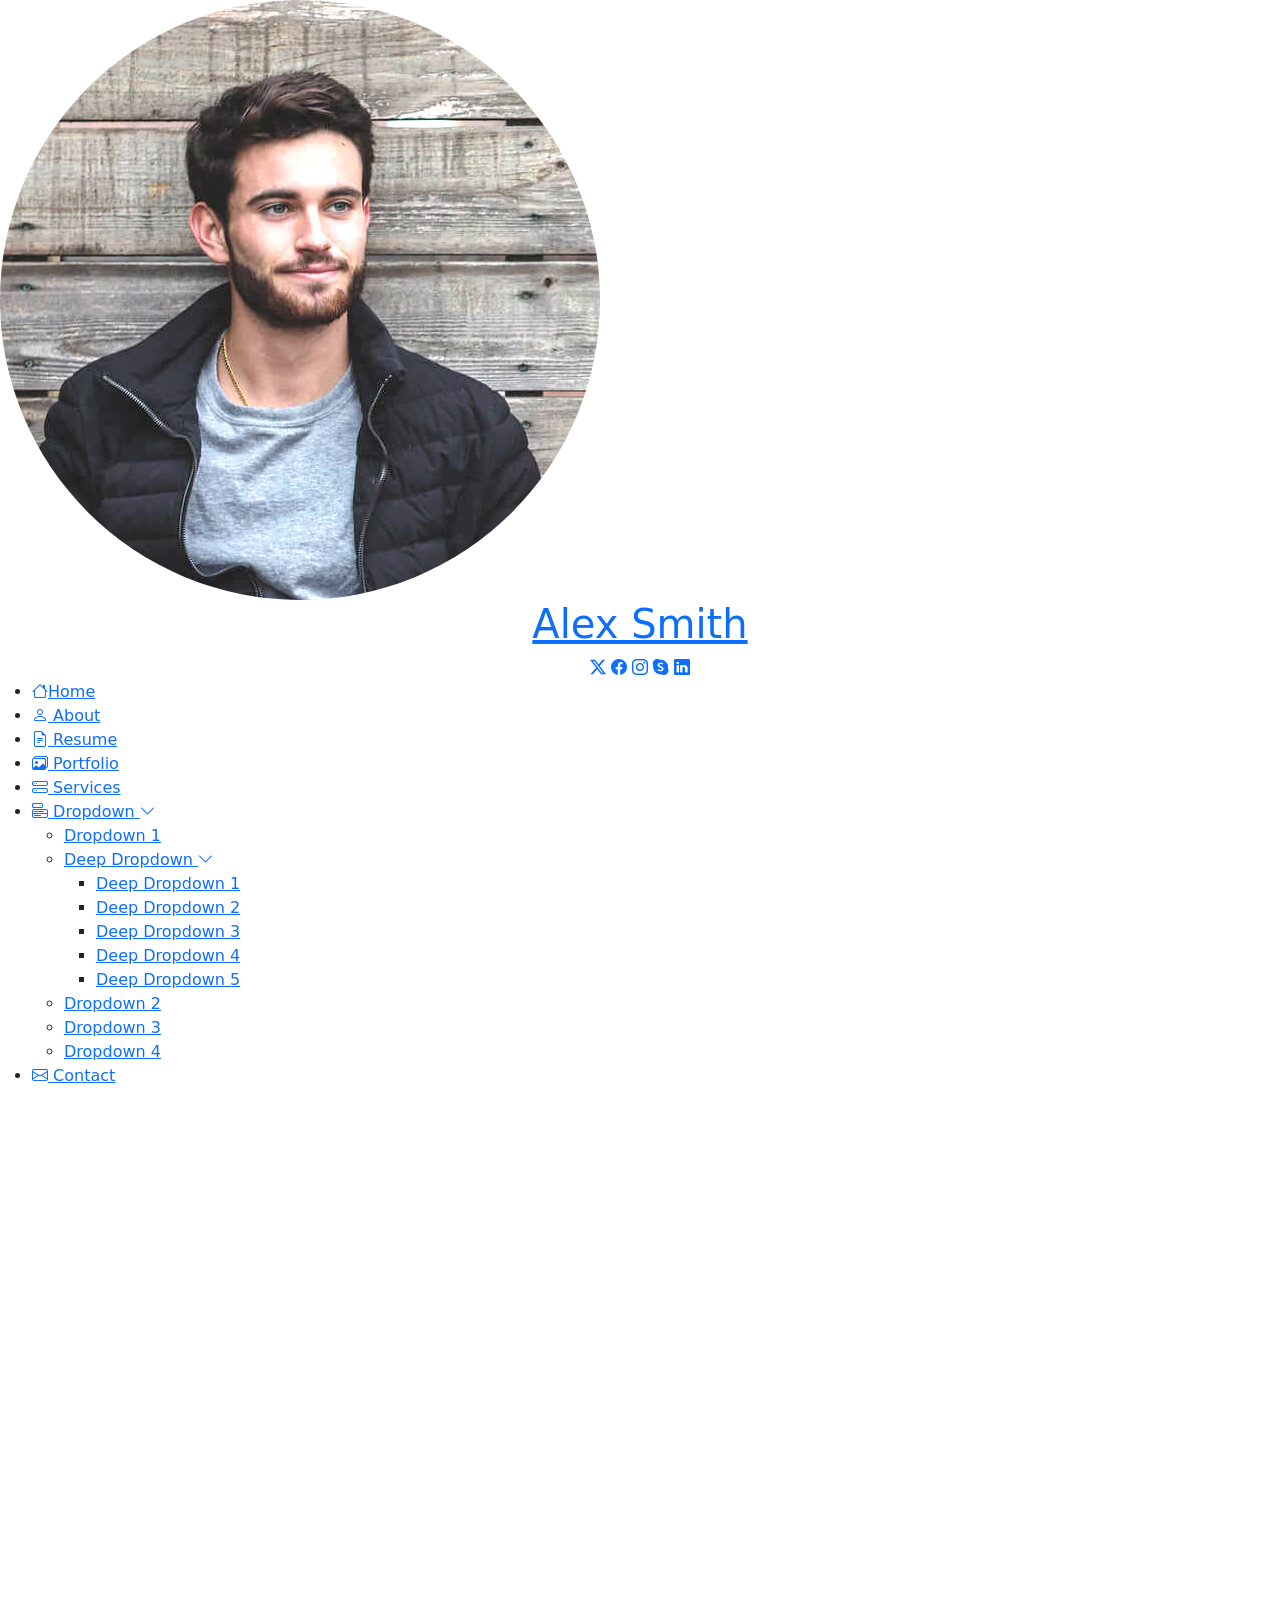
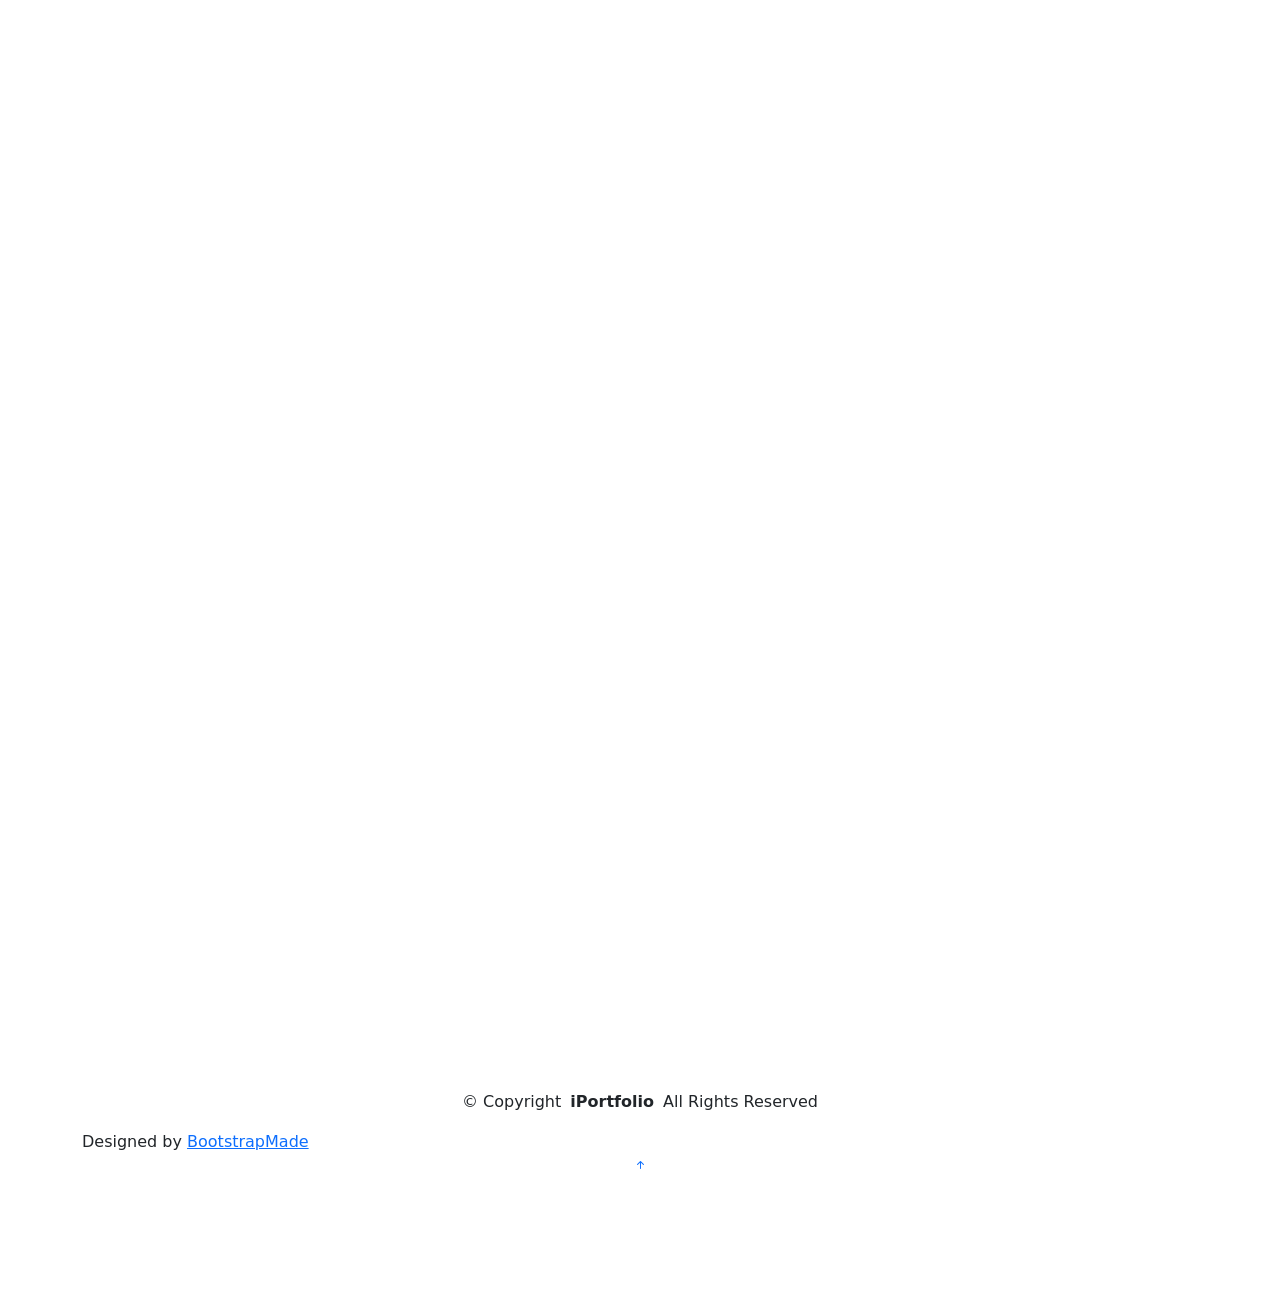
==== index.html @ b0e714a6 "Initial Commit" ====
<!DOCTYPE html>
<html lang="en">

<head>
  <meta charset="utf-8">
  <meta content="width=device-width, initial-scale=1.0" name="viewport">
  <title>Index - iPortfolio Bootstrap Template</title>
  <meta content="" name="description">
  <meta content="" name="keywords">

  <!-- Favicons -->
  <link href="assets/img/favicon.png" rel="icon">
  <link href="assets/img/apple-touch-icon.png" rel="apple-touch-icon">

  <!-- Fonts -->
  <link href="https://fonts.googleapis.com" rel="preconnect">
  <link href="https://fonts.gstatic.com" rel="preconnect" crossorigin>
  <link href="https://fonts.googleapis.com/css2?family=Roboto:ital,wght@0,100;0,300;0,400;0,500;0,700;0,900;1,100;1,300;1,400;1,500;1,700;1,900&family=Poppins:ital,wght@0,100;0,200;0,300;0,400;0,500;0,600;0,700;0,800;0,900;1,100;1,200;1,300;1,400;1,500;1,600;1,700;1,800;1,900&family=Raleway:ital,wght@0,100;0,200;0,300;0,400;0,500;0,600;0,700;0,800;0,900;1,100;1,200;1,300;1,400;1,500;1,600;1,700;1,800;1,900&display=swap" rel="stylesheet">

  <!-- Vendor CSS Files -->
  <link href="assets/vendor/bootstrap/css/bootstrap.min.css" rel="stylesheet">
  <link href="assets/vendor/bootstrap-icons/bootstrap-icons.css" rel="stylesheet">
  <link href="assets/vendor/aos/aos.css" rel="stylesheet">
  <link href="assets/vendor/glightbox/css/glightbox.min.css" rel="stylesheet">
  <link href="assets/vendor/swiper/swiper-bundle.min.css" rel="stylesheet">

  <!-- Main CSS File -->
  <link href="assets/css/main.css" rel="stylesheet">

  <!-- =======================================================
  * Template Name: iPortfolio
  * Template URL: https://bootstrapmade.com/iportfolio-bootstrap-portfolio-websites-template/
  * Updated: Jun 29 2024 with Bootstrap v5.3.3
  * Author: BootstrapMade.com
  * License: https://bootstrapmade.com/license/
  ======================================================== -->
</head>

<body class="index-page">

  <header id="header" class="header dark-background d-flex flex-column">
    <i class="header-toggle d-xl-none bi bi-list"></i>

    <div class="profile-img">
      <img src="assets/img/my-profile-img.jpg" alt="" class="img-fluid rounded-circle">
    </div>

    <a href="index.html" class="logo d-flex align-items-center justify-content-center">
      <!-- Uncomment the line below if you also wish to use an image logo -->
      <!-- <img src="assets/img/logo.png" alt=""> -->
      <h1 class="sitename">Alex Smith</h1>
    </a>

    <div class="social-links text-center">
      <a href="#" class="twitter"><i class="bi bi-twitter-x"></i></a>
      <a href="#" class="facebook"><i class="bi bi-facebook"></i></a>
      <a href="#" class="instagram"><i class="bi bi-instagram"></i></a>
      <a href="#" class="google-plus"><i class="bi bi-skype"></i></a>
      <a href="#" class="linkedin"><i class="bi bi-linkedin"></i></a>
    </div>

    <nav id="navmenu" class="navmenu">
      <ul>
        <li><a href="#hero" class="active"><i class="bi bi-house navicon"></i>Home</a></li>
        <li><a href="#about"><i class="bi bi-person navicon"></i> About</a></li>
        <li><a href="#resume"><i class="bi bi-file-earmark-text navicon"></i> Resume</a></li>
        <li><a href="#portfolio"><i class="bi bi-images navicon"></i> Portfolio</a></li>
        <li><a href="#services"><i class="bi bi-hdd-stack navicon"></i> Services</a></li>
        <li class="dropdown"><a href="#"><i class="bi bi-menu-button navicon"></i> <span>Dropdown</span> <i class="bi bi-chevron-down toggle-dropdown"></i></a>
          <ul>
            <li><a href="#">Dropdown 1</a></li>
            <li class="dropdown"><a href="#"><span>Deep Dropdown</span> <i class="bi bi-chevron-down toggle-dropdown"></i></a>
              <ul>
                <li><a href="#">Deep Dropdown 1</a></li>
                <li><a href="#">Deep Dropdown 2</a></li>
                <li><a href="#">Deep Dropdown 3</a></li>
                <li><a href="#">Deep Dropdown 4</a></li>
                <li><a href="#">Deep Dropdown 5</a></li>
              </ul>
            </li>
            <li><a href="#">Dropdown 2</a></li>
            <li><a href="#">Dropdown 3</a></li>
            <li><a href="#">Dropdown 4</a></li>
          </ul>
        </li>
        <li><a href="#contact"><i class="bi bi-envelope navicon"></i> Contact</a></li>
      </ul>
    </nav>

  </header>

  <main class="main">

    <!-- Hero Section -->
    <section id="hero" class="hero section dark-background">

      <img src="assets/img/hero-bg.jpg" alt="" data-aos="fade-in" class="">

      <div class="container" data-aos="fade-up" data-aos-delay="100">
        <h2>Alex Smith</h2>
        <p>I'm <span class="typed" data-typed-items="Designer, Developer, Freelancer, Photographer">Designer</span><span class="typed-cursor typed-cursor--blink" aria-hidden="true"></span><span class="typed-cursor typed-cursor--blink" aria-hidden="true"></span></p>
      </div>

    </section><!-- /Hero Section -->

    <!-- About Section -->
    <section id="about" class="about section">

      <!-- Section Title -->
      <div class="container section-title" data-aos="fade-up">
        <h2>About</h2>
        <p>Magnam dolores commodi suscipit. Necessitatibus eius consequatur ex aliquid fuga eum quidem. Sit sint consectetur velit. Quisquam quos quisquam cupiditate. Et nemo qui impedit suscipit alias ea. Quia fugiat sit in iste officiis commodi quidem hic quas.</p>
      </div><!-- End Section Title -->

      <div class="container" data-aos="fade-up" data-aos-delay="100">

        <div class="row gy-4 justify-content-center">
          <div class="col-lg-4">
            <img src="assets/img/my-profile-img.jpg" class="img-fluid" alt="">
          </div>
          <div class="col-lg-8 content">
            <h2>UI/UX Designer &amp; Web Developer.</h2>
            <p class="fst-italic py-3">
              Lorem ipsum dolor sit amet, consectetur adipiscing elit, sed do eiusmod tempor incididunt ut labore et dolore
              magna aliqua.
            </p>
            <div class="row">
              <div class="col-lg-6">
                <ul>
                  <li><i class="bi bi-chevron-right"></i> <strong>Birthday:</strong> <span>1 May 1995</span></li>
                  <li><i class="bi bi-chevron-right"></i> <strong>Website:</strong> <span>www.example.com</span></li>
                  <li><i class="bi bi-chevron-right"></i> <strong>Phone:</strong> <span>+123 456 7890</span></li>
                  <li><i class="bi bi-chevron-right"></i> <strong>City:</strong> <span>New York, USA</span></li>
                </ul>
              </div>
              <div class="col-lg-6">
                <ul>
                  <li><i class="bi bi-chevron-right"></i> <strong>Age:</strong> <span>30</span></li>
                  <li><i class="bi bi-chevron-right"></i> <strong>Degree:</strong> <span>Master</span></li>
                  <li><i class="bi bi-chevron-right"></i> <strong>Email:</strong> <span>email@example.com</span></li>
                  <li><i class="bi bi-chevron-right"></i> <strong>Freelance:</strong> <span>Available</span></li>
                </ul>
              </div>
            </div>
            <p class="py-3">
              Officiis eligendi itaque labore et dolorum mollitia officiis optio vero. Quisquam sunt adipisci omnis et ut. Nulla accusantium dolor incidunt officia tempore. Et eius omnis.
              Cupiditate ut dicta maxime officiis quidem quia. Sed et consectetur qui quia repellendus itaque neque.
            </p>
          </div>
        </div>

      </div>

    </section><!-- /About Section -->

    <!-- Stats Section -->
    <section id="stats" class="stats section">

      <div class="container" data-aos="fade-up" data-aos-delay="100">

        <div class="row gy-4">

          <div class="col-lg-3 col-md-6">
            <div class="stats-item">
              <i class="bi bi-emoji-smile"></i>
              <span data-purecounter-start="0" data-purecounter-end="232" data-purecounter-duration="1" class="purecounter"></span>
              <p><strong>Happy Clients</strong> <span>consequuntur quae</span></p>
            </div>
          </div><!-- End Stats Item -->

          <div class="col-lg-3 col-md-6">
            <div class="stats-item">
              <i class="bi bi-journal-richtext"></i>
              <span data-purecounter-start="0" data-purecounter-end="521" data-purecounter-duration="1" class="purecounter"></span>
              <p><strong>Projects</strong> <span>adipisci atque cum quia aut</span></p>
            </div>
          </div><!-- End Stats Item -->

          <div class="col-lg-3 col-md-6">
            <div class="stats-item">
              <i class="bi bi-headset"></i>
              <span data-purecounter-start="0" data-purecounter-end="1453" data-purecounter-duration="1" class="purecounter"></span>
              <p><strong>Hours Of Support</strong> <span>aut commodi quaerat</span></p>
            </div>
          </div><!-- End Stats Item -->

          <div class="col-lg-3 col-md-6">
            <div class="stats-item">
              <i class="bi bi-people"></i>
              <span data-purecounter-start="0" data-purecounter-end="32" data-purecounter-duration="1" class="purecounter"></span>
              <p><strong>Hard Workers</strong> <span>rerum asperiores dolor</span></p>
            </div>
          </div><!-- End Stats Item -->

        </div>

      </div>

    </section><!-- /Stats Section -->

    <!-- Skills Section -->
    <section id="skills" class="skills section light-background">

      <!-- Section Title -->
      <div class="container section-title" data-aos="fade-up">
        <h2>Skills</h2>
        <p>Necessitatibus eius consequatur ex aliquid fuga eum quidem sint consectetur velit</p>
      </div><!-- End Section Title -->

      <div class="container" data-aos="fade-up" data-aos-delay="100">

        <div class="row skills-content skills-animation">

          <div class="col-lg-6">

            <div class="progress">
              <span class="skill"><span>HTML</span> <i class="val">100%</i></span>
              <div class="progress-bar-wrap">
                <div class="progress-bar" role="progressbar" aria-valuenow="100" aria-valuemin="0" aria-valuemax="100"></div>
              </div>
            </div><!-- End Skills Item -->

            <div class="progress">
              <span class="skill"><span>CSS</span> <i class="val">90%</i></span>
              <div class="progress-bar-wrap">
                <div class="progress-bar" role="progressbar" aria-valuenow="90" aria-valuemin="0" aria-valuemax="100"></div>
              </div>
            </div><!-- End Skills Item -->

            <div class="progress">
              <span class="skill"><span>JavaScript</span> <i class="val">75%</i></span>
              <div class="progress-bar-wrap">
                <div class="progress-bar" role="progressbar" aria-valuenow="75" aria-valuemin="0" aria-valuemax="100"></div>
              </div>
            </div><!-- End Skills Item -->

          </div>

          <div class="col-lg-6">

            <div class="progress">
              <span class="skill"><span>PHP</span> <i class="val">80%</i></span>
              <div class="progress-bar-wrap">
                <div class="progress-bar" role="progressbar" aria-valuenow="80" aria-valuemin="0" aria-valuemax="100"></div>
              </div>
            </div><!-- End Skills Item -->

            <div class="progress">
              <span class="skill"><span>WordPress/CMS</span> <i class="val">90%</i></span>
              <div class="progress-bar-wrap">
                <div class="progress-bar" role="progressbar" aria-valuenow="90" aria-valuemin="0" aria-valuemax="100"></div>
              </div>
            </div><!-- End Skills Item -->

            <div class="progress">
              <span class="skill"><span>Photoshop</span> <i class="val">55%</i></span>
              <div class="progress-bar-wrap">
                <div class="progress-bar" role="progressbar" aria-valuenow="55" aria-valuemin="0" aria-valuemax="100"></div>
              </div>
            </div><!-- End Skills Item -->

          </div>

        </div>

      </div>

    </section><!-- /Skills Section -->

    <!-- Resume Section -->
    <section id="resume" class="resume section">

      <!-- Section Title -->
      <div class="container section-title" data-aos="fade-up">
        <h2>Resume</h2>
        <p>Magnam dolores commodi suscipit. Necessitatibus eius consequatur ex aliquid fuga eum quidem. Sit sint consectetur velit. Quisquam quos quisquam cupiditate. Et nemo qui impedit suscipit alias ea. Quia fugiat sit in iste officiis commodi quidem hic quas.</p>
      </div><!-- End Section Title -->

      <div class="container">

        <div class="row">

          <div class="col-lg-6" data-aos="fade-up" data-aos-delay="100">
            <h3 class="resume-title">Sumary</h3>

            <div class="resume-item pb-0">
              <h4>Brandon Johnson</h4>
              <p><em>Innovative and deadline-driven Graphic Designer with 3+ years of experience designing and developing user-centered digital/print marketing material from initial concept to final, polished deliverable.</em></p>
              <ul>
                <li>Portland par 127,Orlando, FL</li>
                <li>(123) 456-7891</li>
                <li>alice.barkley@example.com</li>
              </ul>
            </div><!-- Edn Resume Item -->

            <h3 class="resume-title">Education</h3>
            <div class="resume-item">
              <h4>Master of Fine Arts &amp; Graphic Design</h4>
              <h5>2015 - 2016</h5>
              <p><em>Rochester Institute of Technology, Rochester, NY</em></p>
              <p>Qui deserunt veniam. Et sed aliquam labore tempore sed quisquam iusto autem sit. Ea vero voluptatum qui ut dignissimos deleniti nerada porti sand markend</p>
            </div><!-- Edn Resume Item -->

            <div class="resume-item">
              <h4>Bachelor of Fine Arts &amp; Graphic Design</h4>
              <h5>2010 - 2014</h5>
              <p><em>Rochester Institute of Technology, Rochester, NY</em></p>
              <p>Quia nobis sequi est occaecati aut. Repudiandae et iusto quae reiciendis et quis Eius vel ratione eius unde vitae rerum voluptates asperiores voluptatem Earum molestiae consequatur neque etlon sader mart dila</p>
            </div><!-- Edn Resume Item -->

          </div>

          <div class="col-lg-6" data-aos="fade-up" data-aos-delay="200">
            <h3 class="resume-title">Professional Experience</h3>
            <div class="resume-item">
              <h4>Senior graphic design specialist</h4>
              <h5>2019 - Present</h5>
              <p><em>Experion, New York, NY </em></p>
              <ul>
                <li>Lead in the design, development, and implementation of the graphic, layout, and production communication materials</li>
                <li>Delegate tasks to the 7 members of the design team and provide counsel on all aspects of the project. </li>
                <li>Supervise the assessment of all graphic materials in order to ensure quality and accuracy of the design</li>
                <li>Oversee the efficient use of production project budgets ranging from $2,000 - $25,000</li>
              </ul>
            </div><!-- Edn Resume Item -->

            <div class="resume-item">
              <h4>Graphic design specialist</h4>
              <h5>2017 - 2018</h5>
              <p><em>Stepping Stone Advertising, New York, NY</em></p>
              <ul>
                <li>Developed numerous marketing programs (logos, brochures,infographics, presentations, and advertisements).</li>
                <li>Managed up to 5 projects or tasks at a given time while under pressure</li>
                <li>Recommended and consulted with clients on the most appropriate graphic design</li>
                <li>Created 4+ design presentations and proposals a month for clients and account managers</li>
              </ul>
            </div><!-- Edn Resume Item -->

          </div>

        </div>

      </div>

    </section><!-- /Resume Section -->

    <!-- Portfolio Section -->
    <section id="portfolio" class="portfolio section light-background">

      <!-- Section Title -->
      <div class="container section-title" data-aos="fade-up">
        <h2>Portfolio</h2>
        <p>Magnam dolores commodi suscipit. Necessitatibus eius consequatur ex aliquid fuga eum quidem. Sit sint consectetur velit. Quisquam quos quisquam cupiditate. Et nemo qui impedit suscipit alias ea. Quia fugiat sit in iste officiis commodi quidem hic quas.</p>
      </div><!-- End Section Title -->

      <div class="container">

        <div class="isotope-layout" data-default-filter="*" data-layout="masonry" data-sort="original-order">

          <ul class="portfolio-filters isotope-filters" data-aos="fade-up" data-aos-delay="100">
            <li data-filter="*" class="filter-active">All</li>
            <li data-filter=".filter-app">App</li>
            <li data-filter=".filter-product">Product</li>
            <li data-filter=".filter-branding">Branding</li>
            <li data-filter=".filter-books">Books</li>
          </ul><!-- End Portfolio Filters -->

          <div class="row gy-4 isotope-container" data-aos="fade-up" data-aos-delay="200">

            <div class="col-lg-4 col-md-6 portfolio-item isotope-item filter-app">
              <div class="portfolio-content h-100">
                <img src="assets/img/portfolio/app-1.jpg" class="img-fluid" alt="">
                <div class="portfolio-info">
                  <h4>App 1</h4>
                  <p>Lorem ipsum, dolor sit amet consectetur</p>
                  <a href="assets/img/portfolio/app-1.jpg" title="App 1" data-gallery="portfolio-gallery-app" class="glightbox preview-link"><i class="bi bi-zoom-in"></i></a>
                  <a href="portfolio-details.html" title="More Details" class="details-link"><i class="bi bi-link-45deg"></i></a>
                </div>
              </div>
            </div><!-- End Portfolio Item -->

            <div class="col-lg-4 col-md-6 portfolio-item isotope-item filter-product">
              <div class="portfolio-content h-100">
                <img src="assets/img/portfolio/product-1.jpg" class="img-fluid" alt="">
                <div class="portfolio-info">
                  <h4>Product 1</h4>
                  <p>Lorem ipsum, dolor sit amet consectetur</p>
                  <a href="assets/img/portfolio/product-1.jpg" title="Product 1" data-gallery="portfolio-gallery-product" class="glightbox preview-link"><i class="bi bi-zoom-in"></i></a>
                  <a href="portfolio-details.html" title="More Details" class="details-link"><i class="bi bi-link-45deg"></i></a>
                </div>
              </div>
            </div><!-- End Portfolio Item -->

            <div class="col-lg-4 col-md-6 portfolio-item isotope-item filter-branding">
              <div class="portfolio-content h-100">
                <img src="assets/img/portfolio/branding-1.jpg" class="img-fluid" alt="">
                <div class="portfolio-info">
                  <h4>Branding 1</h4>
                  <p>Lorem ipsum, dolor sit amet consectetur</p>
                  <a href="assets/img/portfolio/branding-1.jpg" title="Branding 1" data-gallery="portfolio-gallery-branding" class="glightbox preview-link"><i class="bi bi-zoom-in"></i></a>
                  <a href="portfolio-details.html" title="More Details" class="details-link"><i class="bi bi-link-45deg"></i></a>
                </div>
              </div>
            </div><!-- End Portfolio Item -->

            <div class="col-lg-4 col-md-6 portfolio-item isotope-item filter-books">
              <div class="portfolio-content h-100">
                <img src="assets/img/portfolio/books-1.jpg" class="img-fluid" alt="">
                <div class="portfolio-info">
                  <h4>Books 1</h4>
                  <p>Lorem ipsum, dolor sit amet consectetur</p>
                  <a href="assets/img/portfolio/books-1.jpg" title="Branding 1" data-gallery="portfolio-gallery-book" class="glightbox preview-link"><i class="bi bi-zoom-in"></i></a>
                  <a href="portfolio-details.html" title="More Details" class="details-link"><i class="bi bi-link-45deg"></i></a>
                </div>
              </div>
            </div><!-- End Portfolio Item -->

            <div class="col-lg-4 col-md-6 portfolio-item isotope-item filter-app">
              <div class="portfolio-content h-100">
                <img src="assets/img/portfolio/app-2.jpg" class="img-fluid" alt="">
                <div class="portfolio-info">
                  <h4>App 2</h4>
                  <p>Lorem ipsum, dolor sit amet consectetur</p>
                  <a href="assets/img/portfolio/app-2.jpg" title="App 2" data-gallery="portfolio-gallery-app" class="glightbox preview-link"><i class="bi bi-zoom-in"></i></a>
                  <a href="portfolio-details.html" title="More Details" class="details-link"><i class="bi bi-link-45deg"></i></a>
                </div>
              </div>
            </div><!-- End Portfolio Item -->

            <div class="col-lg-4 col-md-6 portfolio-item isotope-item filter-product">
              <div class="portfolio-content h-100">
                <img src="assets/img/portfolio/product-2.jpg" class="img-fluid" alt="">
                <div class="portfolio-info">
                  <h4>Product 2</h4>
                  <p>Lorem ipsum, dolor sit amet consectetur</p>
                  <a href="assets/img/portfolio/product-2.jpg" title="Product 2" data-gallery="portfolio-gallery-product" class="glightbox preview-link"><i class="bi bi-zoom-in"></i></a>
                  <a href="portfolio-details.html" title="More Details" class="details-link"><i class="bi bi-link-45deg"></i></a>
                </div>
              </div>
            </div><!-- End Portfolio Item -->

            <div class="col-lg-4 col-md-6 portfolio-item isotope-item filter-branding">
              <div class="portfolio-content h-100">
                <img src="assets/img/portfolio/branding-2.jpg" class="img-fluid" alt="">
                <div class="portfolio-info">
                  <h4>Branding 2</h4>
                  <p>Lorem ipsum, dolor sit amet consectetur</p>
                  <a href="assets/img/portfolio/branding-2.jpg" title="Branding 2" data-gallery="portfolio-gallery-branding" class="glightbox preview-link"><i class="bi bi-zoom-in"></i></a>
                  <a href="portfolio-details.html" title="More Details" class="details-link"><i class="bi bi-link-45deg"></i></a>
                </div>
              </div>
            </div><!-- End Portfolio Item -->

            <div class="col-lg-4 col-md-6 portfolio-item isotope-item filter-books">
              <div class="portfolio-content h-100">
                <img src="assets/img/portfolio/books-2.jpg" class="img-fluid" alt="">
                <div class="portfolio-info">
                  <h4>Books 2</h4>
                  <p>Lorem ipsum, dolor sit amet consectetur</p>
                  <a href="assets/img/portfolio/books-2.jpg" title="Branding 2" data-gallery="portfolio-gallery-book" class="glightbox preview-link"><i class="bi bi-zoom-in"></i></a>
                  <a href="portfolio-details.html" title="More Details" class="details-link"><i class="bi bi-link-45deg"></i></a>
                </div>
              </div>
            </div><!-- End Portfolio Item -->

            <div class="col-lg-4 col-md-6 portfolio-item isotope-item filter-app">
              <div class="portfolio-content h-100">
                <img src="assets/img/portfolio/app-3.jpg" class="img-fluid" alt="">
                <div class="portfolio-info">
                  <h4>App 3</h4>
                  <p>Lorem ipsum, dolor sit amet consectetur</p>
                  <a href="assets/img/portfolio/app-3.jpg" title="App 3" data-gallery="portfolio-gallery-app" class="glightbox preview-link"><i class="bi bi-zoom-in"></i></a>
                  <a href="portfolio-details.html" title="More Details" class="details-link"><i class="bi bi-link-45deg"></i></a>
                </div>
              </div>
            </div><!-- End Portfolio Item -->

            <div class="col-lg-4 col-md-6 portfolio-item isotope-item filter-product">
              <div class="portfolio-content h-100">
                <img src="assets/img/portfolio/product-3.jpg" class="img-fluid" alt="">
                <div class="portfolio-info">
                  <h4>Product 3</h4>
                  <p>Lorem ipsum, dolor sit amet consectetur</p>
                  <a href="assets/img/portfolio/product-3.jpg" title="Product 3" data-gallery="portfolio-gallery-product" class="glightbox preview-link"><i class="bi bi-zoom-in"></i></a>
                  <a href="portfolio-details.html" title="More Details" class="details-link"><i class="bi bi-link-45deg"></i></a>
                </div>
              </div>
            </div><!-- End Portfolio Item -->

            <div class="col-lg-4 col-md-6 portfolio-item isotope-item filter-branding">
              <div class="portfolio-content h-100">
                <img src="assets/img/portfolio/branding-3.jpg" class="img-fluid" alt="">
                <div class="portfolio-info">
                  <h4>Branding 3</h4>
                  <p>Lorem ipsum, dolor sit amet consectetur</p>
                  <a href="assets/img/portfolio/branding-3.jpg" title="Branding 2" data-gallery="portfolio-gallery-branding" class="glightbox preview-link"><i class="bi bi-zoom-in"></i></a>
                  <a href="portfolio-details.html" title="More Details" class="details-link"><i class="bi bi-link-45deg"></i></a>
                </div>
              </div>
            </div><!-- End Portfolio Item -->

            <div class="col-lg-4 col-md-6 portfolio-item isotope-item filter-books">
              <div class="portfolio-content h-100">
                <img src="assets/img/portfolio/books-3.jpg" class="img-fluid" alt="">
                <div class="portfolio-info">
                  <h4>Books 3</h4>
                  <p>Lorem ipsum, dolor sit amet consectetur</p>
                  <a href="assets/img/portfolio/books-3.jpg" title="Branding 3" data-gallery="portfolio-gallery-book" class="glightbox preview-link"><i class="bi bi-zoom-in"></i></a>
                  <a href="portfolio-details.html" title="More Details" class="details-link"><i class="bi bi-link-45deg"></i></a>
                </div>
              </div>
            </div><!-- End Portfolio Item -->

          </div><!-- End Portfolio Container -->

        </div>

      </div>

    </section><!-- /Portfolio Section -->

    <!-- Services Section -->
    <section id="services" class="services section">

      <!-- Section Title -->
      <div class="container section-title" data-aos="fade-up">
        <h2>Services</h2>
        <p>Magnam dolores commodi suscipit. Necessitatibus eius consequatur ex aliquid fuga eum quidem. Sit sint consectetur velit. Quisquam quos quisquam cupiditate. Et nemo qui impedit suscipit alias ea. Quia fugiat sit in iste officiis commodi quidem hic quas.</p>
      </div><!-- End Section Title -->

      <div class="container">

        <div class="row gy-4">

          <div class="col-lg-4 col-md-6 service-item d-flex" data-aos="fade-up" data-aos-delay="100">
            <div class="icon flex-shrink-0"><i class="bi bi-briefcase"></i></div>
            <div>
              <h4 class="title"><a href="service-details.html" class="stretched-link">Lorem Ipsum</a></h4>
              <p class="description">Voluptatum deleniti atque corrupti quos dolores et quas molestias excepturi sint occaecati cupiditate non provident</p>
            </div>
          </div>
          <!-- End Service Item -->

          <div class="col-lg-4 col-md-6 service-item d-flex" data-aos="fade-up" data-aos-delay="200">
            <div class="icon flex-shrink-0"><i class="bi bi-card-checklist"></i></div>
            <div>
              <h4 class="title"><a href="service-details.html" class="stretched-link">Dolor Sitema</a></h4>
              <p class="description">Minim veniam, quis nostrud exercitation ullamco laboris nisi ut aliquip ex ea commodo consequat tarad limino ata</p>
            </div>
          </div><!-- End Service Item -->

          <div class="col-lg-4 col-md-6 service-item d-flex" data-aos="fade-up" data-aos-delay="300">
            <div class="icon flex-shrink-0"><i class="bi bi-bar-chart"></i></div>
            <div>
              <h4 class="title"><a href="service-details.html" class="stretched-link">Sed ut perspiciatis</a></h4>
              <p class="description">Duis aute irure dolor in reprehenderit in voluptate velit esse cillum dolore eu fugiat nulla pariatur</p>
            </div>
          </div><!-- End Service Item -->

          <div class="col-lg-4 col-md-6 service-item d-flex" data-aos="fade-up" data-aos-delay="400">
            <div class="icon flex-shrink-0"><i class="bi bi-binoculars"></i></div>
            <div>
              <h4 class="title"><a href="service-details.html" class="stretched-link">Magni Dolores</a></h4>
              <p class="description">Excepteur sint occaecat cupidatat non proident, sunt in culpa qui officia deserunt mollit anim id est laborum</p>
            </div>
          </div><!-- End Service Item -->

          <div class="col-lg-4 col-md-6 service-item d-flex" data-aos="fade-up" data-aos-delay="500">
            <div class="icon flex-shrink-0"><i class="bi bi-brightness-high"></i></div>
            <div>
              <h4 class="title"><a href="service-details.html" class="stretched-link">Nemo Enim</a></h4>
              <p class="description">At vero eos et accusamus et iusto odio dignissimos ducimus qui blanditiis praesentium voluptatum deleniti atque</p>
            </div>
          </div><!-- End Service Item -->

          <div class="col-lg-4 col-md-6 service-item d-flex" data-aos="fade-up" data-aos-delay="600">
            <div class="icon flex-shrink-0"><i class="bi bi-calendar4-week"></i></div>
            <div>
              <h4 class="title"><a href="service-details.html" class="stretched-link">Eiusmod Tempor</a></h4>
              <p class="description">Et harum quidem rerum facilis est et expedita distinctio. Nam libero tempore, cum soluta nobis est eligendi</p>
            </div>
          </div><!-- End Service Item -->

        </div>

      </div>

    </section><!-- /Services Section -->

    <!-- Testimonials Section -->
    <section id="testimonials" class="testimonials section light-background">

      <!-- Section Title -->
      <div class="container section-title" data-aos="fade-up">
        <h2>Testimonials</h2>
        <p>Necessitatibus eius consequatur ex aliquid fuga eum quidem sint consectetur velit</p>
      </div><!-- End Section Title -->

      <div class="container" data-aos="fade-up" data-aos-delay="100">

        <div class="swiper init-swiper">
          <script type="application/json" class="swiper-config">
            {
              "loop": true,
              "speed": 600,
              "autoplay": {
                "delay": 5000
              },
              "slidesPerView": "auto",
              "pagination": {
                "el": ".swiper-pagination",
                "type": "bullets",
                "clickable": true
              },
              "breakpoints": {
                "320": {
                  "slidesPerView": 1,
                  "spaceBetween": 40
                },
                "1200": {
                  "slidesPerView": 3,
                  "spaceBetween": 1
                }
              }
            }
          </script>
          <div class="swiper-wrapper">

            <div class="swiper-slide">
              <div class="testimonial-item">
                <p>
                  <i class="bi bi-quote quote-icon-left"></i>
                  <span>Proin iaculis purus consequat sem cure digni ssim donec porttitora entum suscipit rhoncus. Accusantium quam, ultricies eget id, aliquam eget nibh et. Maecen aliquam, risus at semper.</span>
                  <i class="bi bi-quote quote-icon-right"></i>
                </p>
                <img src="assets/img/testimonials/testimonials-1.jpg" class="testimonial-img" alt="">
                <h3>Saul Goodman</h3>
                <h4>Ceo &amp; Founder</h4>
              </div>
            </div><!-- End testimonial item -->

            <div class="swiper-slide">
              <div class="testimonial-item">
                <p>
                  <i class="bi bi-quote quote-icon-left"></i>
                  <span>Export tempor illum tamen malis malis eram quae irure esse labore quem cillum quid malis quorum velit fore eram velit sunt aliqua noster fugiat irure amet legam anim culpa.</span>
                  <i class="bi bi-quote quote-icon-right"></i>
                </p>
                <img src="assets/img/testimonials/testimonials-2.jpg" class="testimonial-img" alt="">
                <h3>Sara Wilsson</h3>
                <h4>Designer</h4>
              </div>
            </div><!-- End testimonial item -->

            <div class="swiper-slide">
              <div class="testimonial-item">
                <p>
                  <i class="bi bi-quote quote-icon-left"></i>
                  <span>Enim nisi quem export duis labore cillum quae magna enim sint quorum nulla quem veniam duis minim tempor labore quem eram duis noster aute amet eram fore quis sint minim.</span>
                  <i class="bi bi-quote quote-icon-right"></i>
                </p>
                <img src="assets/img/testimonials/testimonials-3.jpg" class="testimonial-img" alt="">
                <h3>Jena Karlis</h3>
                <h4>Store Owner</h4>
              </div>
            </div><!-- End testimonial item -->

            <div class="swiper-slide">
              <div class="testimonial-item">
                <p>
                  <i class="bi bi-quote quote-icon-left"></i>
                  <span>Fugiat enim eram quae cillum dolore dolor amet nulla culpa multos export minim fugiat dolor enim duis veniam ipsum anim magna sunt elit fore quem dolore labore illum veniam.</span>
                  <i class="bi bi-quote quote-icon-right"></i>
                </p>
                <img src="assets/img/testimonials/testimonials-4.jpg" class="testimonial-img" alt="">
                <h3>Matt Brandon</h3>
                <h4>Freelancer</h4>
              </div>
            </div><!-- End testimonial item -->

            <div class="swiper-slide">
              <div class="testimonial-item">
                <p>
                  <i class="bi bi-quote quote-icon-left"></i>
                  <span>Quis quorum aliqua sint quem legam fore sunt eram irure aliqua veniam tempor noster veniam sunt culpa nulla illum cillum fugiat legam esse veniam culpa fore nisi cillum quid.</span>
                  <i class="bi bi-quote quote-icon-right"></i>
                </p>
                <img src="assets/img/testimonials/testimonials-5.jpg" class="testimonial-img" alt="">
                <h3>John Larson</h3>
                <h4>Entrepreneur</h4>
              </div>
            </div><!-- End testimonial item -->

          </div>
          <div class="swiper-pagination"></div>
        </div>

      </div>

    </section><!-- /Testimonials Section -->

    <!-- Contact Section -->
    <section id="contact" class="contact section">

      <!-- Section Title -->
      <div class="container section-title" data-aos="fade-up">
        <h2>Contact</h2>
        <p>Necessitatibus eius consequatur ex aliquid fuga eum quidem sint consectetur velit</p>
      </div><!-- End Section Title -->

      <div class="container" data-aos="fade-up" data-aos-delay="100">

        <div class="row gy-4">

          <div class="col-lg-5">

            <div class="info-wrap">
              <div class="info-item d-flex" data-aos="fade-up" data-aos-delay="200">
                <i class="bi bi-geo-alt flex-shrink-0"></i>
                <div>
                  <h3>Address</h3>
                  <p>A108 Adam Street, New York, NY 535022</p>
                </div>
              </div><!-- End Info Item -->

              <div class="info-item d-flex" data-aos="fade-up" data-aos-delay="300">
                <i class="bi bi-telephone flex-shrink-0"></i>
                <div>
                  <h3>Call Us</h3>
                  <p>+1 5589 55488 55</p>
                </div>
              </div><!-- End Info Item -->

              <div class="info-item d-flex" data-aos="fade-up" data-aos-delay="400">
                <i class="bi bi-envelope flex-shrink-0"></i>
                <div>
                  <h3>Email Us</h3>
                  <p>info@example.com</p>
                </div>
              </div><!-- End Info Item -->

              <iframe src="https://www.google.com/maps/embed?pb=!1m14!1m8!1m3!1d48389.78314118045!2d-74.006138!3d40.710059!3m2!1i1024!2i768!4f13.1!3m3!1m2!1s0x89c25a22a3bda30d%3A0xb89d1fe6bc499443!2sDowntown%20Conference%20Center!5e0!3m2!1sen!2sus!4v1676961268712!5m2!1sen!2sus" frameborder="0" style="border:0; width: 100%; height: 270px;" allowfullscreen="" loading="lazy" referrerpolicy="no-referrer-when-downgrade"></iframe>
            </div>
          </div>

          <div class="col-lg-7">
            <form action="forms/contact.php" method="post" class="php-email-form" data-aos="fade-up" data-aos-delay="200">
              <div class="row gy-4">

                <div class="col-md-6">
                  <label for="name-field" class="pb-2">Your Name</label>
                  <input type="text" name="name" id="name-field" class="form-control" required="">
                </div>

                <div class="col-md-6">
                  <label for="email-field" class="pb-2">Your Email</label>
                  <input type="email" class="form-control" name="email" id="email-field" required="">
                </div>

                <div class="col-md-12">
                  <label for="subject-field" class="pb-2">Subject</label>
                  <input type="text" class="form-control" name="subject" id="subject-field" required="">
                </div>

                <div class="col-md-12">
                  <label for="message-field" class="pb-2">Message</label>
                  <textarea class="form-control" name="message" rows="10" id="message-field" required=""></textarea>
                </div>

                <div class="col-md-12 text-center">
                  <div class="loading">Loading</div>
                  <div class="error-message"></div>
                  <div class="sent-message">Your message has been sent. Thank you!</div>

                  <button type="submit">Send Message</button>
                </div>

              </div>
            </form>
          </div><!-- End Contact Form -->

        </div>

      </div>

    </section><!-- /Contact Section -->

  </main>

  <footer id="footer" class="footer position-relative light-background">

    <div class="container">
      <div class="copyright text-center ">
        <p>© <span>Copyright</span> <strong class="px-1 sitename">iPortfolio</strong> <span>All Rights Reserved</span></p>
      </div>
      <div class="credits">
        <!-- All the links in the footer should remain intact. -->
        <!-- You can delete the links only if you've purchased the pro version. -->
        <!-- Licensing information: https://bootstrapmade.com/license/ -->
        <!-- Purchase the pro version with working PHP/AJAX contact form: [buy-url] -->
        Designed by <a href="https://bootstrapmade.com/">BootstrapMade</a>
      </div>
    </div>

  </footer>

  <!-- Scroll Top -->
  <a href="#" id="scroll-top" class="scroll-top d-flex align-items-center justify-content-center"><i class="bi bi-arrow-up-short"></i></a>

  <!-- Preloader -->
  <div id="preloader"></div>

  <!-- Vendor JS Files -->
  <script src="assets/vendor/bootstrap/js/bootstrap.bundle.min.js"></script>
  <script src="assets/vendor/php-email-form/validate.js"></script>
  <script src="assets/vendor/aos/aos.js"></script>
  <script src="assets/vendor/typed.js/typed.umd.js"></script>
  <script src="assets/vendor/purecounter/purecounter_vanilla.js"></script>
  <script src="assets/vendor/waypoints/noframework.waypoints.js"></script>
  <script src="assets/vendor/glightbox/js/glightbox.min.js"></script>
  <script src="assets/vendor/imagesloaded/imagesloaded.pkgd.min.js"></script>
  <script src="assets/vendor/isotope-layout/isotope.pkgd.min.js"></script>
  <script src="assets/vendor/swiper/swiper-bundle.min.js"></script>

  <!-- Main JS File -->
  <script src="assets/js/main.js"></script>

</body>

</html>
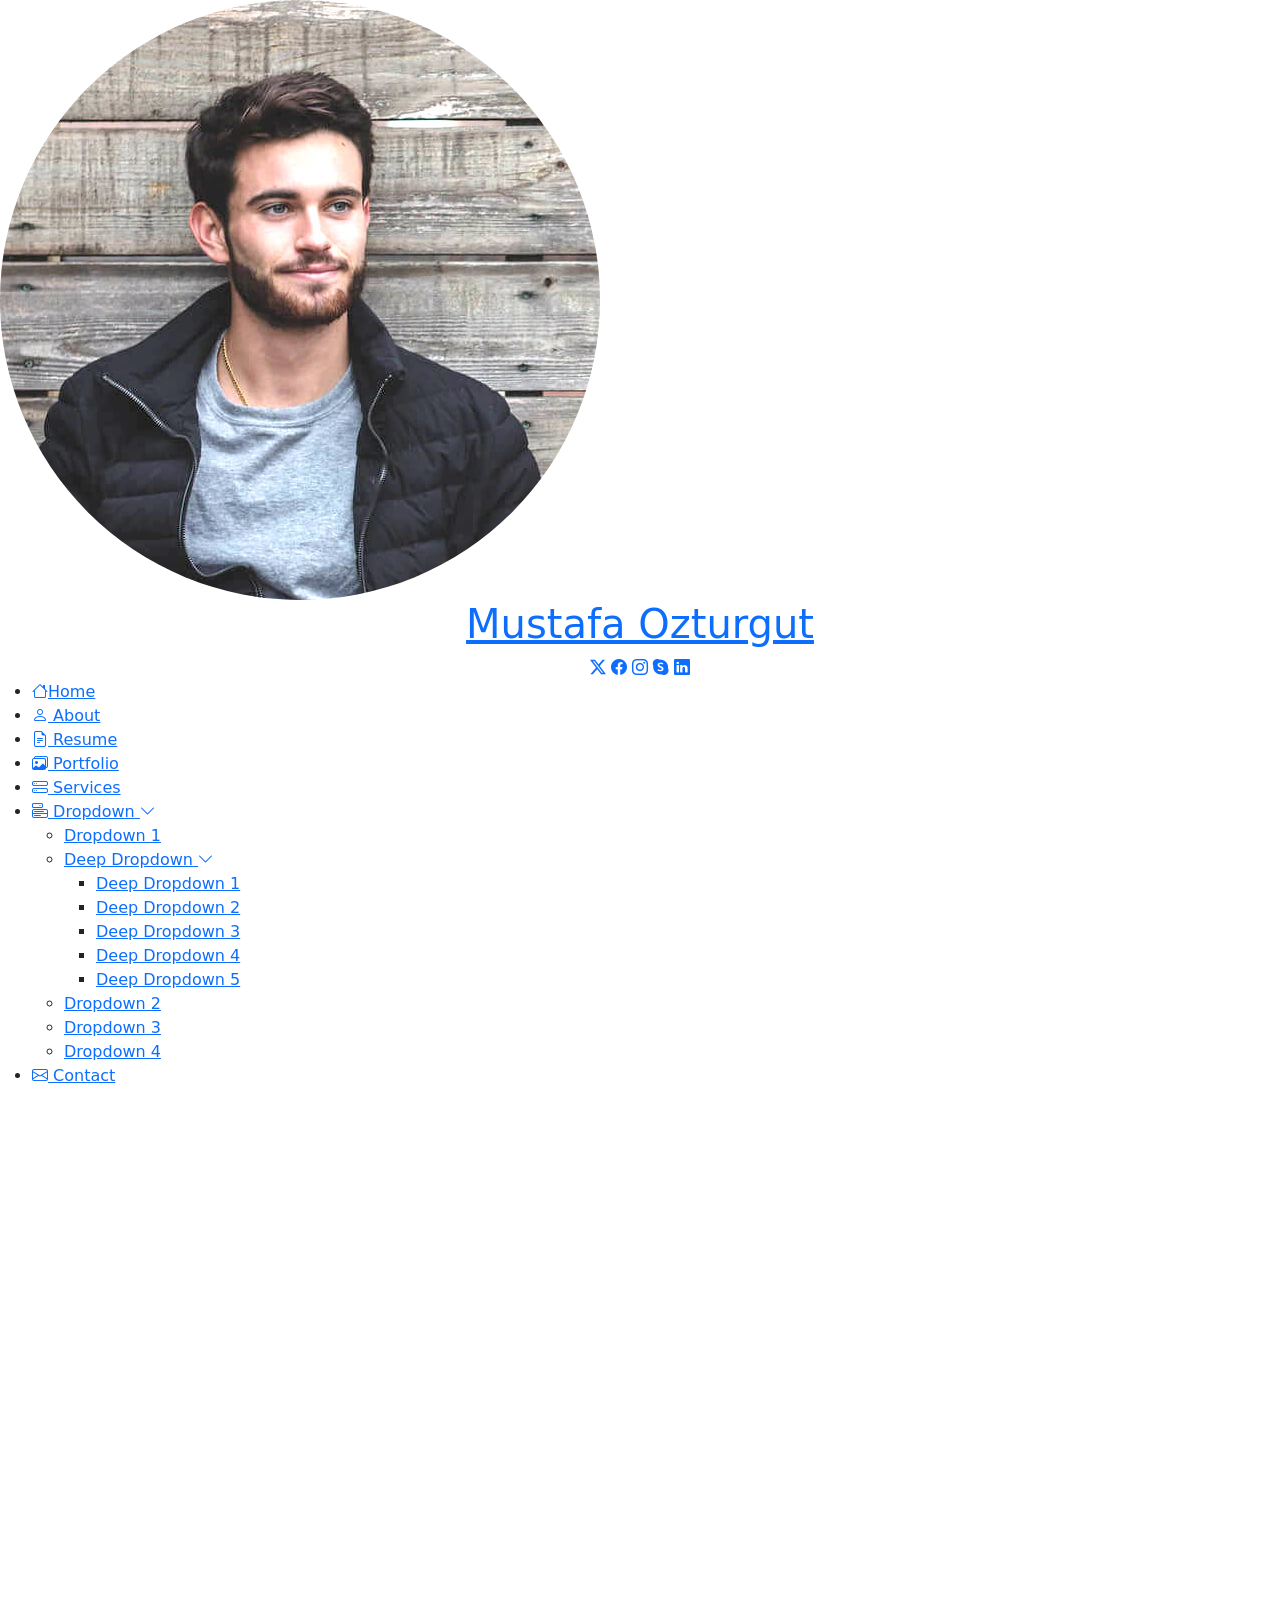
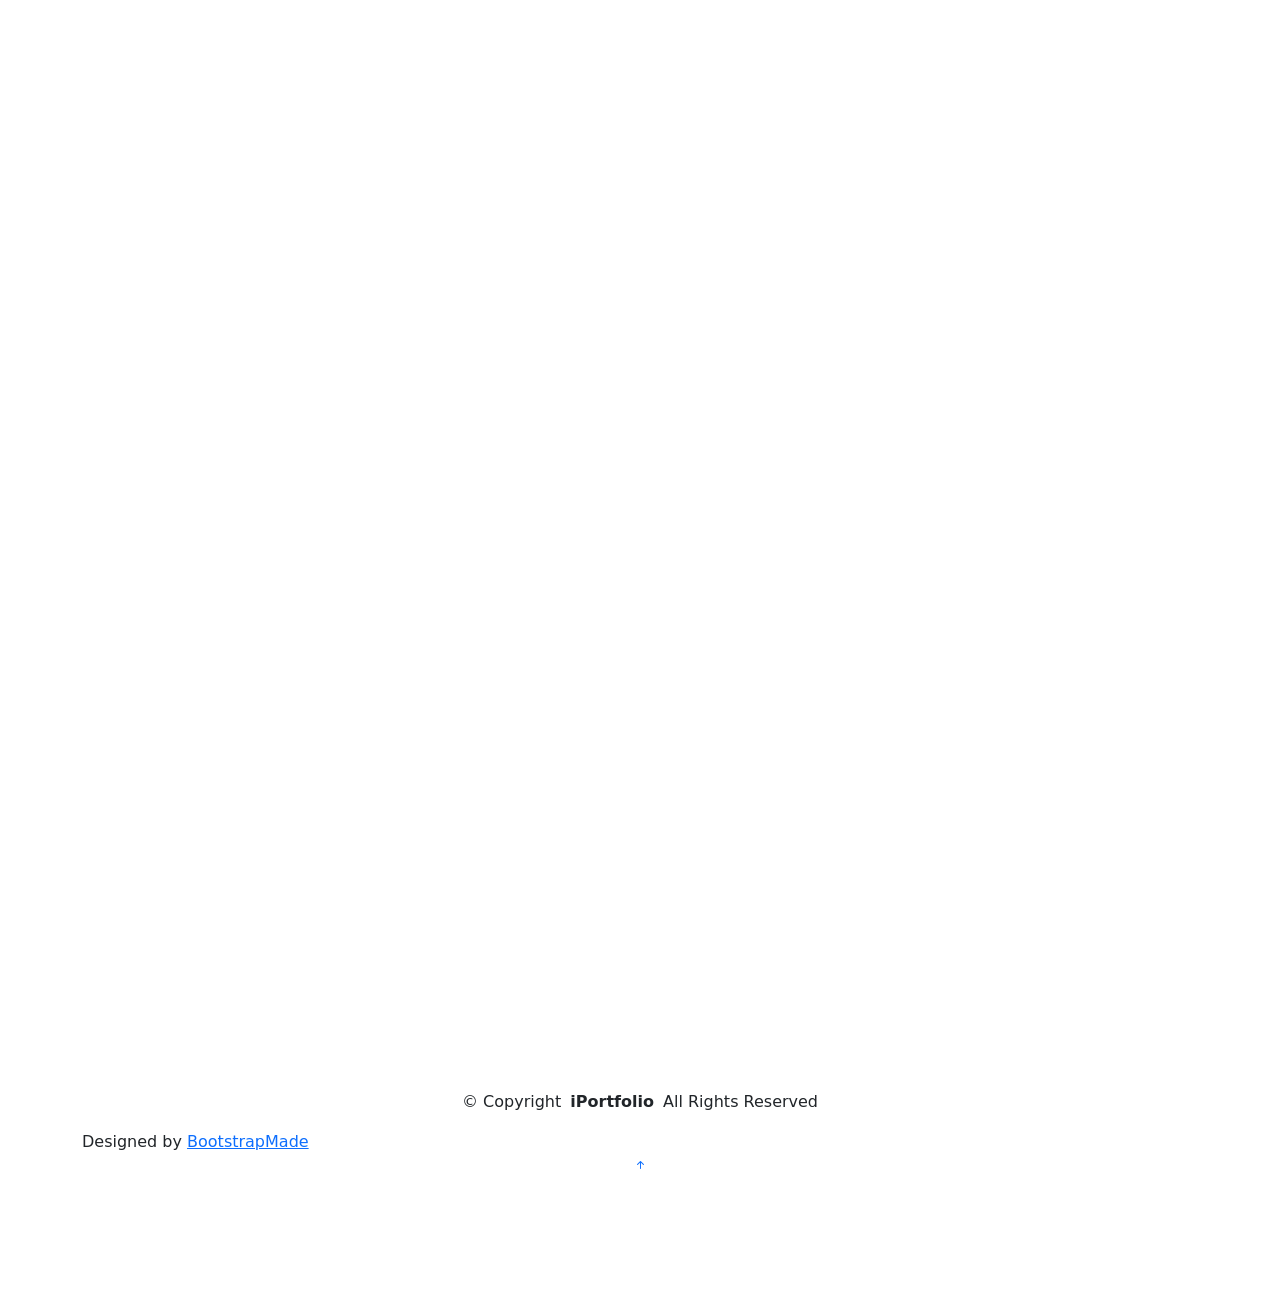
==== commit 82dfa926: "here" ====
--- a/index.html
+++ b/index.html
@@ -4,7 +4,7 @@
 <head>
   <meta charset="utf-8">
   <meta content="width=device-width, initial-scale=1.0" name="viewport">
-  <title>Index - iPortfolio Bootstrap Template</title>
+  <title>Index - Mustafa Ozturgut</title>
   <meta content="" name="description">
   <meta content="" name="keywords">
 
@@ -48,7 +48,7 @@
     <a href="index.html" class="logo d-flex align-items-center justify-content-center">
       <!-- Uncomment the line below if you also wish to use an image logo -->
       <!-- <img src="assets/img/logo.png" alt=""> -->
-      <h1 class="sitename">Alex Smith</h1>
+      <h1 class="sitename">Mustafa Ozturgut</h1>
     </a>
 
     <div class="social-links text-center">
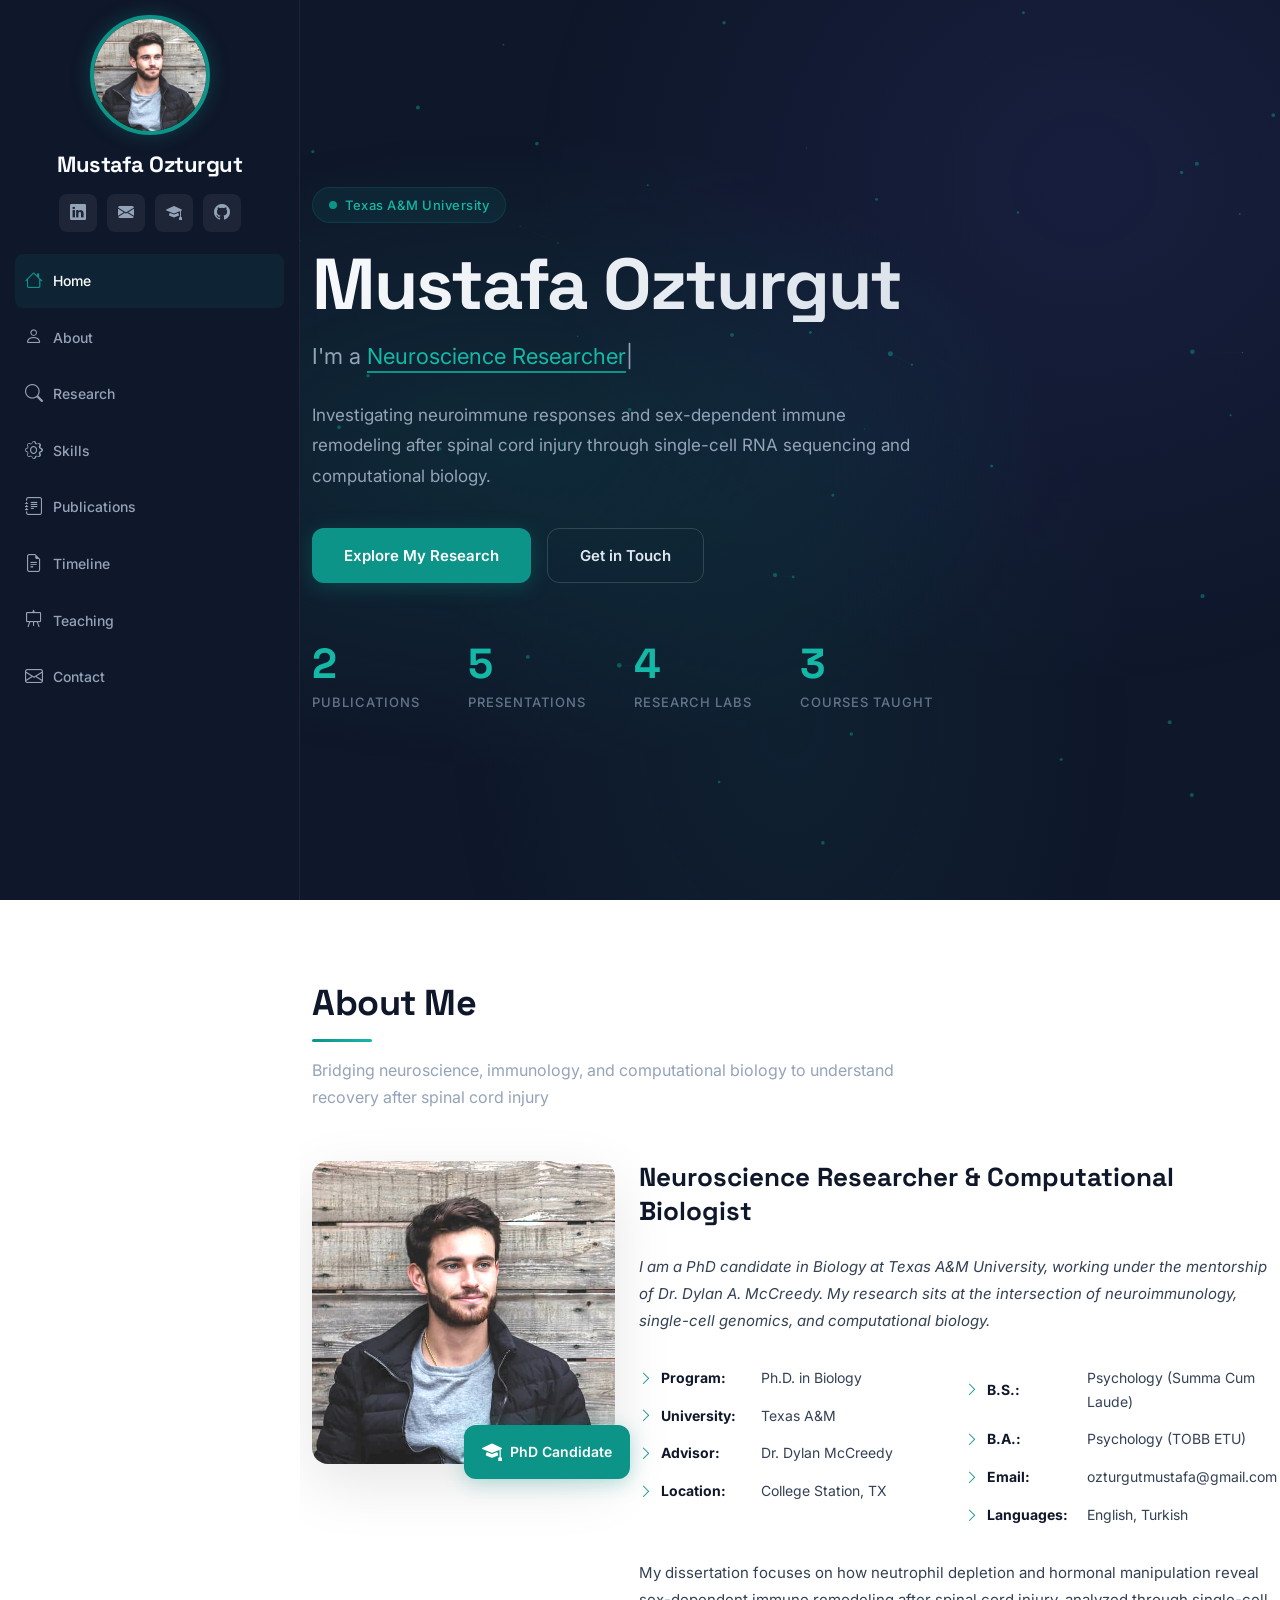
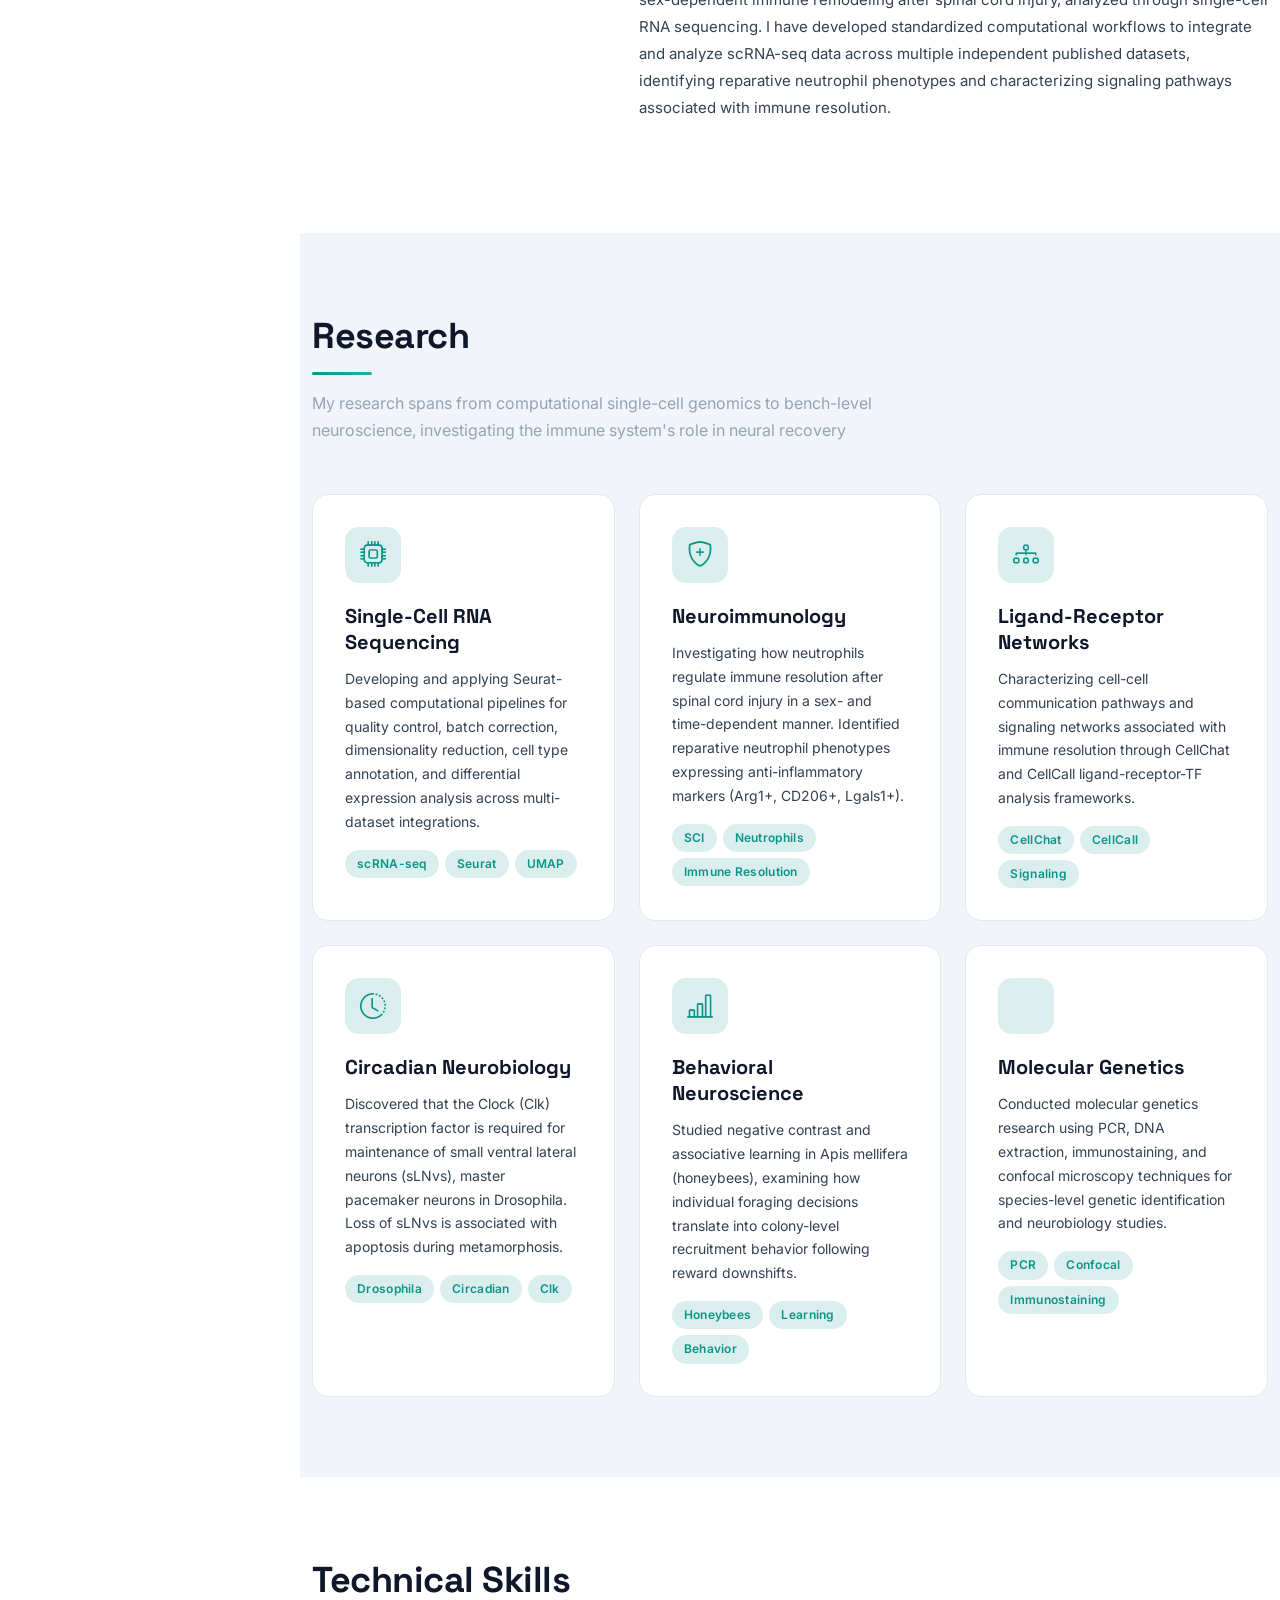
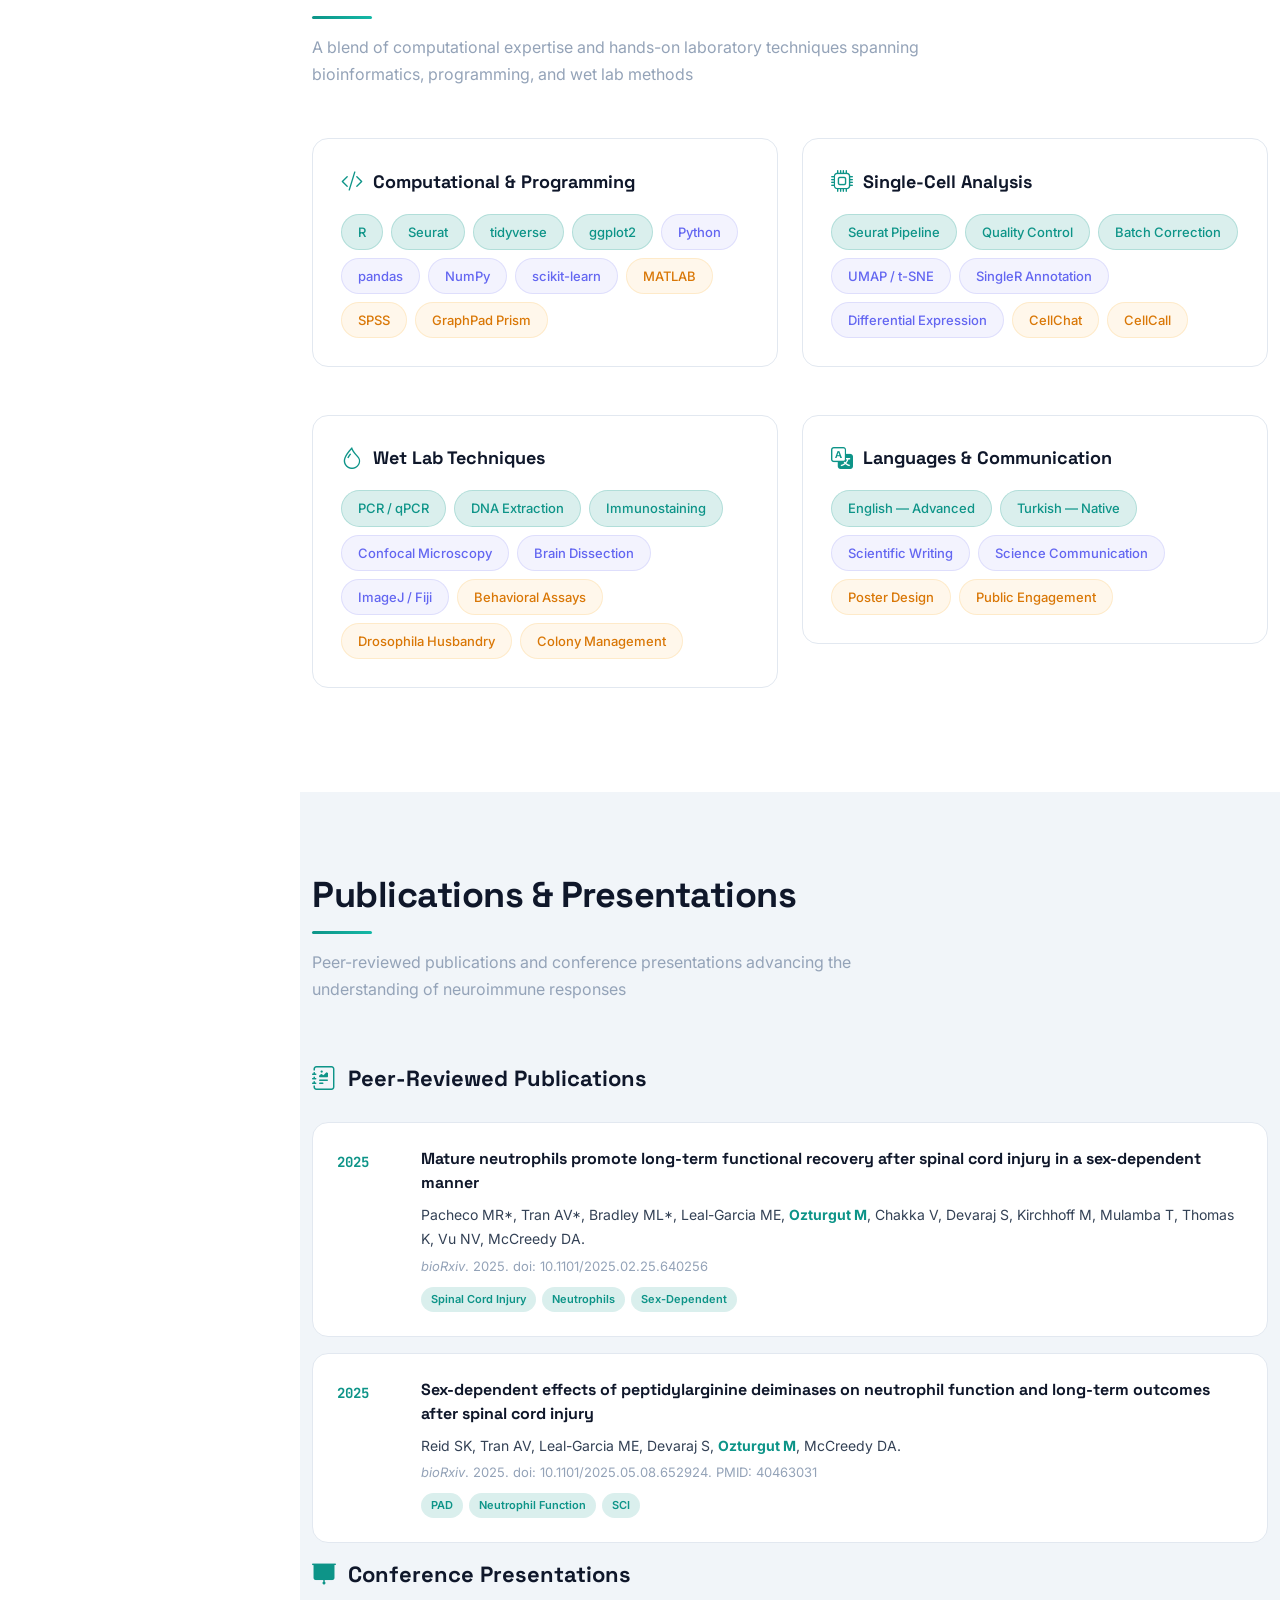
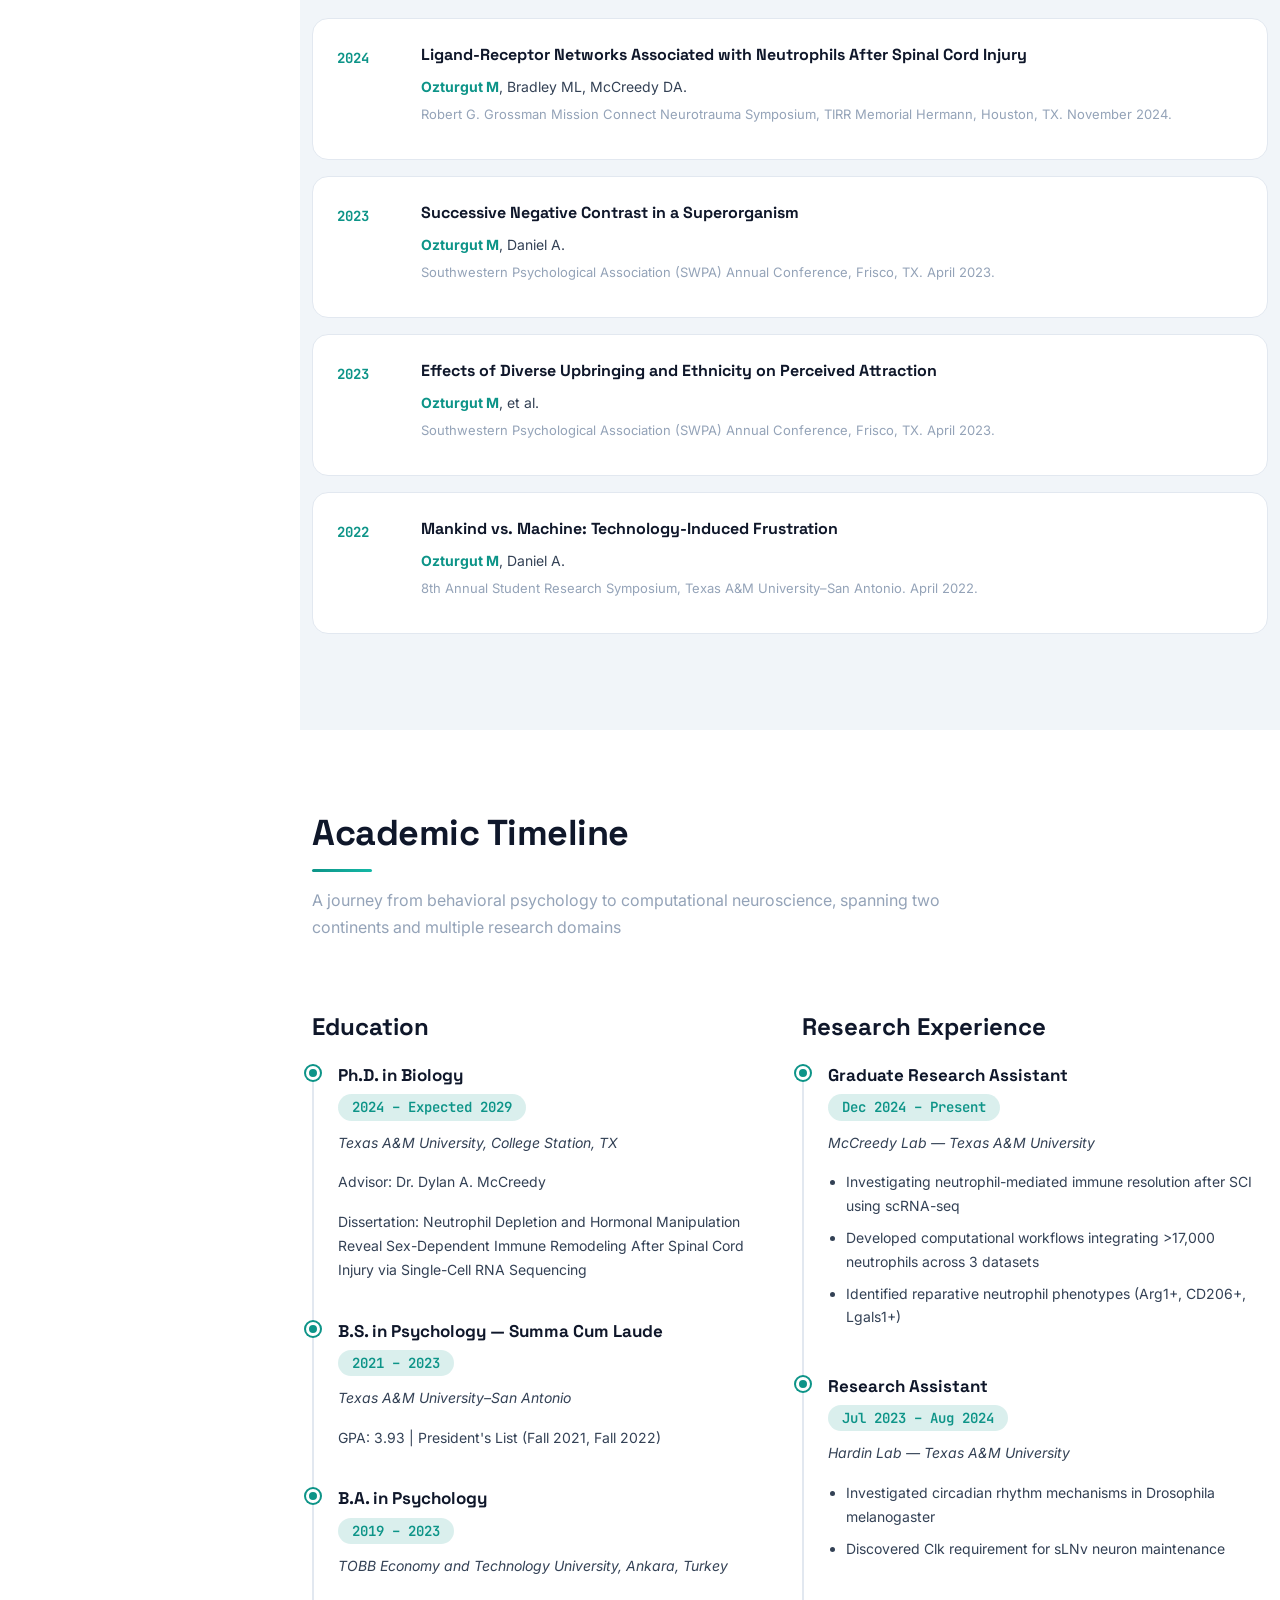
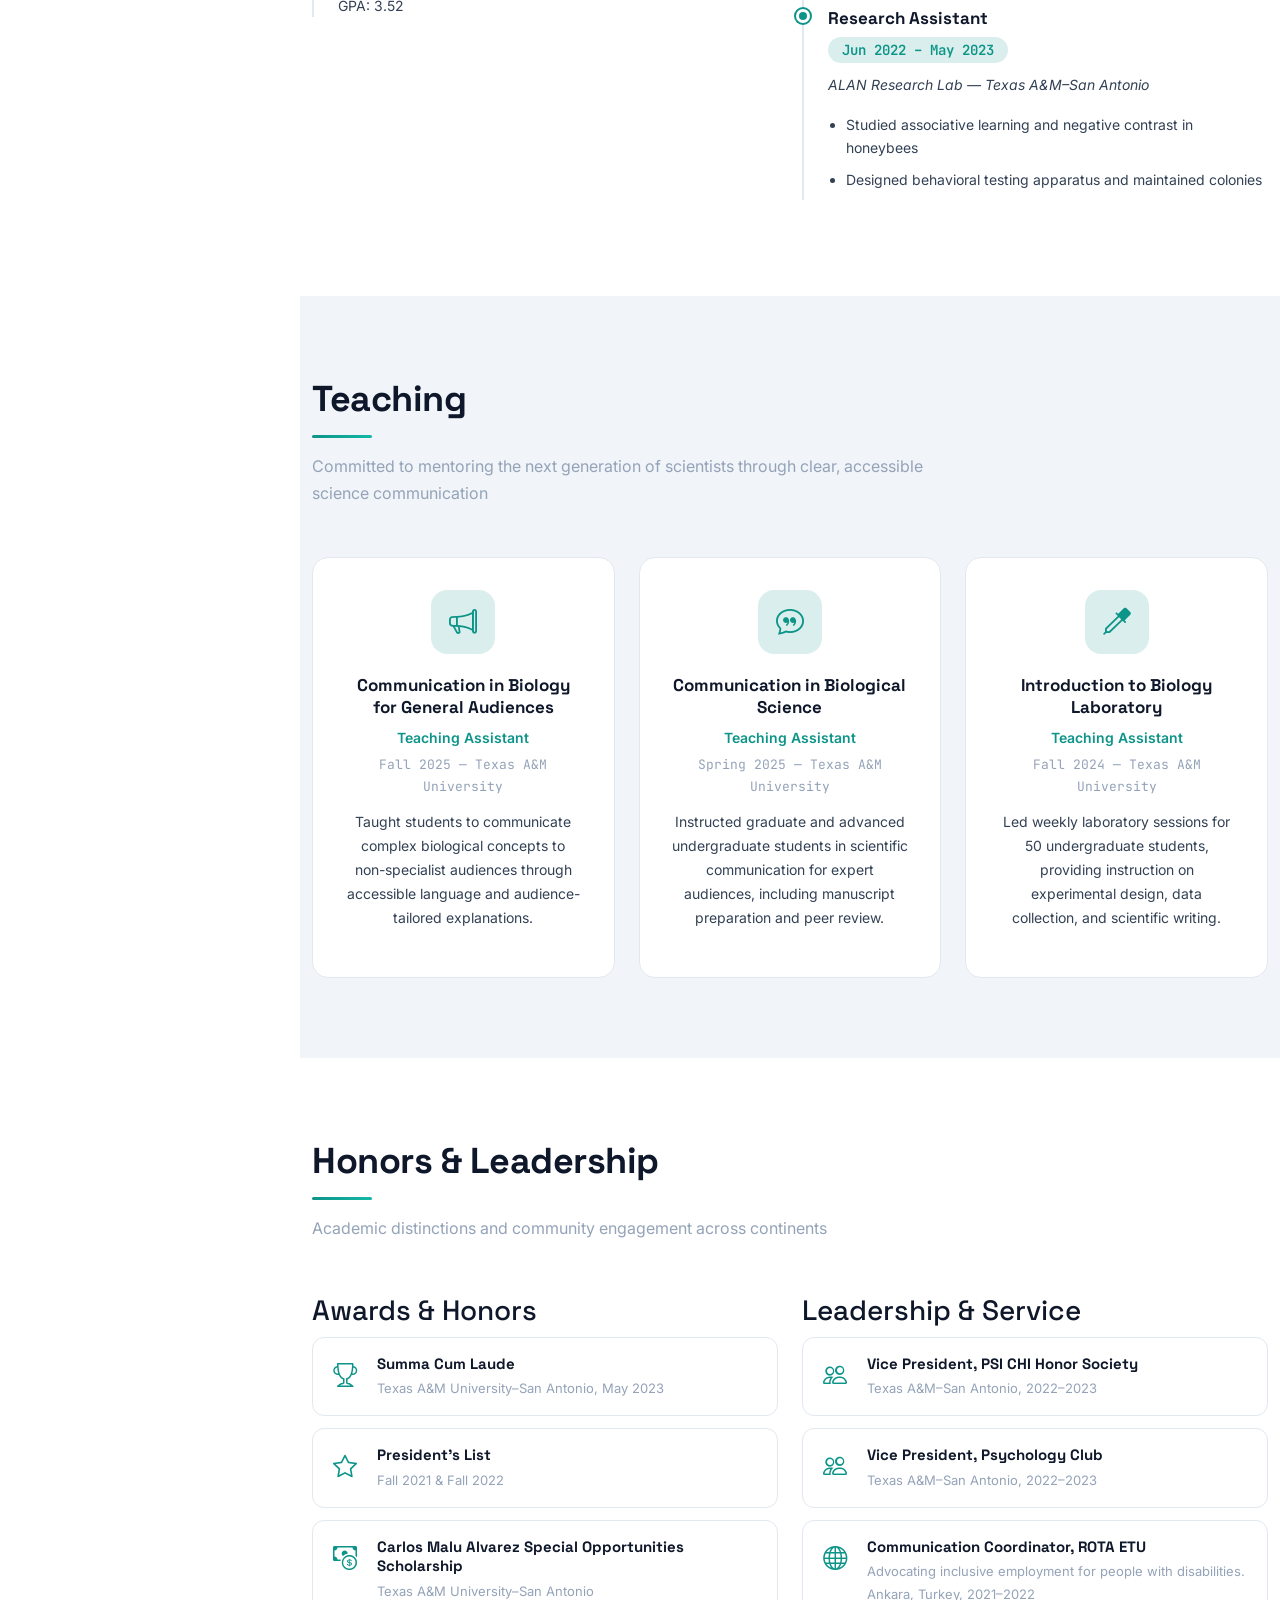
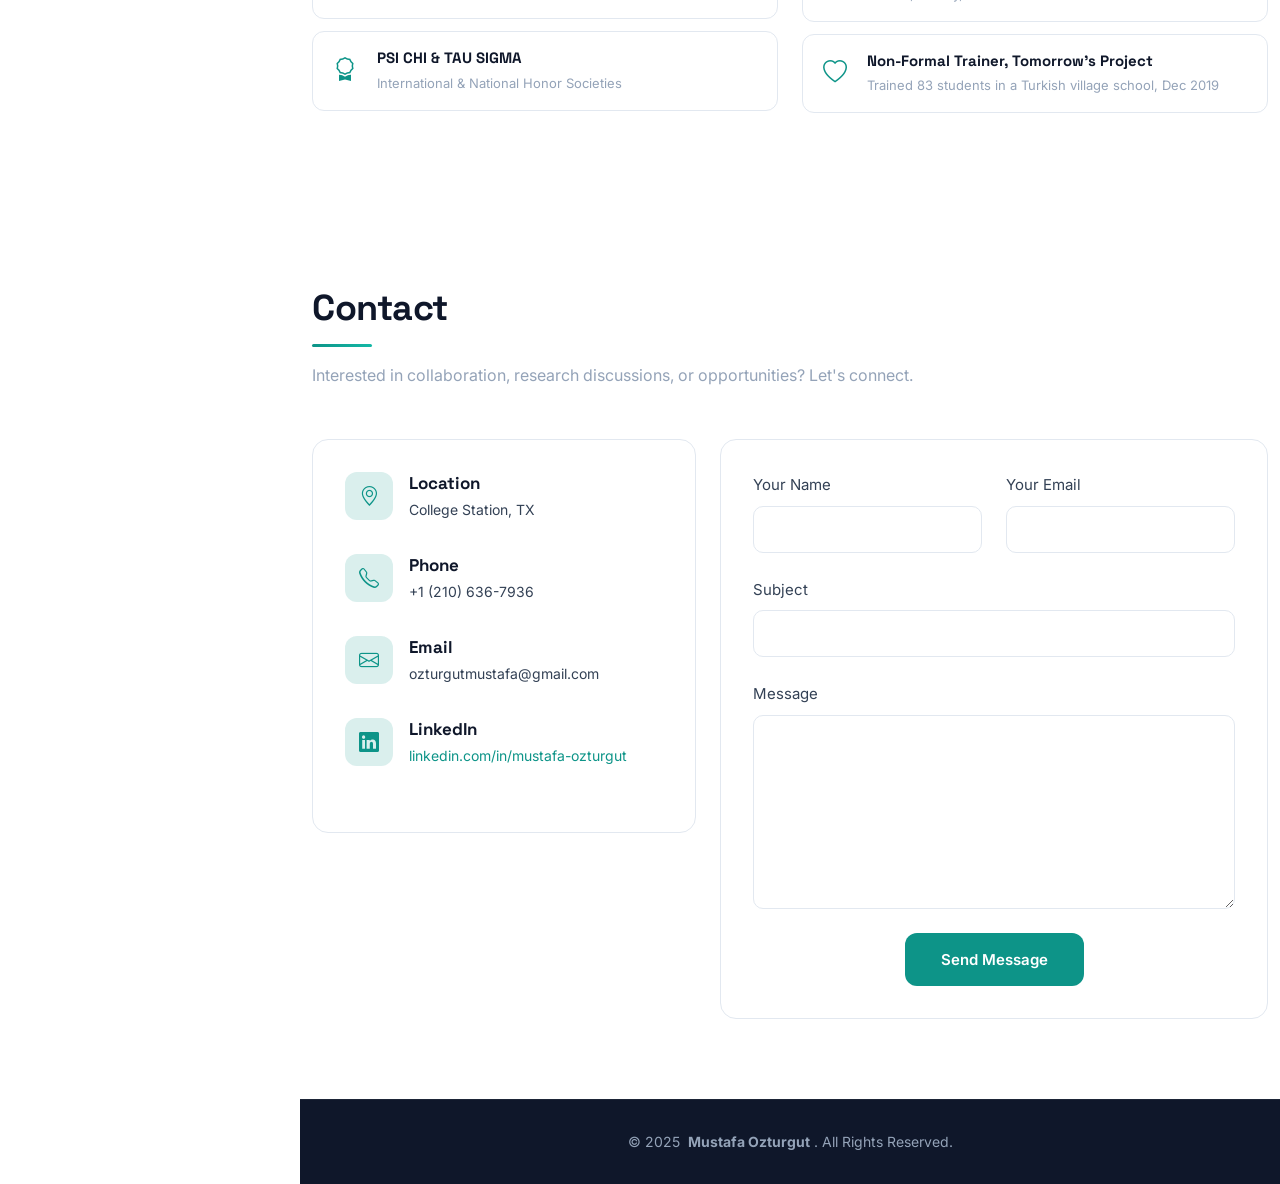
==== commit 5d47a481: "Redesign portfolio: science-themed academic site with CV content, particles, and modern UI - Complet" ====
--- a/index.html
+++ b/index.html
@@ -4,85 +4,59 @@
 <head>
   <meta charset="utf-8">
   <meta content="width=device-width, initial-scale=1.0" name="viewport">
-  <title>Index - Mustafa Ozturgut</title>
-  <meta content="" name="description">
-  <meta content="" name="keywords">
-
-  <!-- Favicons -->
+  <title>Mustafa Ozturgut | Neuroscience Researcher</title>
+  <meta content="PhD researcher in neuroscience and computational biology at Texas A&M University, specializing in single-cell RNA sequencing and neuroimmune responses after spinal cord injury." name="description">
+  <meta content="neuroscience, scRNA-seq, spinal cord injury, computational biology, Texas A&M" name="keywords">
+
   <link href="assets/img/favicon.png" rel="icon">
   <link href="assets/img/apple-touch-icon.png" rel="apple-touch-icon">
 
-  <!-- Fonts -->
   <link href="https://fonts.googleapis.com" rel="preconnect">
   <link href="https://fonts.gstatic.com" rel="preconnect" crossorigin>
-  <link href="https://fonts.googleapis.com/css2?family=Roboto:ital,wght@0,100;0,300;0,400;0,500;0,700;0,900;1,100;1,300;1,400;1,500;1,700;1,900&family=Poppins:ital,wght@0,100;0,200;0,300;0,400;0,500;0,600;0,700;0,800;0,900;1,100;1,200;1,300;1,400;1,500;1,600;1,700;1,800;1,900&family=Raleway:ital,wght@0,100;0,200;0,300;0,400;0,500;0,600;0,700;0,800;0,900;1,100;1,200;1,300;1,400;1,500;1,600;1,700;1,800;1,900&display=swap" rel="stylesheet">
-
-  <!-- Vendor CSS Files -->
+  <link href="https://fonts.googleapis.com/css2?family=Inter:wght@300;400;500;600;700;800;900&family=Space+Grotesk:wght@300;400;500;600;700&family=JetBrains+Mono:wght@400;500;600&display=swap" rel="stylesheet">
+
   <link href="assets/vendor/bootstrap/css/bootstrap.min.css" rel="stylesheet">
   <link href="assets/vendor/bootstrap-icons/bootstrap-icons.css" rel="stylesheet">
   <link href="assets/vendor/aos/aos.css" rel="stylesheet">
   <link href="assets/vendor/glightbox/css/glightbox.min.css" rel="stylesheet">
   <link href="assets/vendor/swiper/swiper-bundle.min.css" rel="stylesheet">
 
-  <!-- Main CSS File -->
   <link href="assets/css/main.css" rel="stylesheet">
-
-  <!-- =======================================================
-  * Template Name: iPortfolio
-  * Template URL: https://bootstrapmade.com/iportfolio-bootstrap-portfolio-websites-template/
-  * Updated: Jun 29 2024 with Bootstrap v5.3.3
-  * Author: BootstrapMade.com
-  * License: https://bootstrapmade.com/license/
-  ======================================================== -->
 </head>
 
 <body class="index-page">
 
+  <!-- ======= Particle Canvas ======= -->
+  <canvas id="particle-canvas"></canvas>
+
+  <!-- ======= Header / Sidebar ======= -->
   <header id="header" class="header dark-background d-flex flex-column">
     <i class="header-toggle d-xl-none bi bi-list"></i>
 
     <div class="profile-img">
-      <img src="assets/img/my-profile-img.jpg" alt="" class="img-fluid rounded-circle">
+      <img src="assets/img/my-profile-img.jpg" alt="Mustafa Ozturgut" class="img-fluid rounded-circle">
     </div>
 
     <a href="index.html" class="logo d-flex align-items-center justify-content-center">
-      <!-- Uncomment the line below if you also wish to use an image logo -->
-      <!-- <img src="assets/img/logo.png" alt=""> -->
       <h1 class="sitename">Mustafa Ozturgut</h1>
     </a>
 
     <div class="social-links text-center">
-      <a href="#" class="twitter"><i class="bi bi-twitter-x"></i></a>
-      <a href="#" class="facebook"><i class="bi bi-facebook"></i></a>
-      <a href="#" class="instagram"><i class="bi bi-instagram"></i></a>
-      <a href="#" class="google-plus"><i class="bi bi-skype"></i></a>
-      <a href="#" class="linkedin"><i class="bi bi-linkedin"></i></a>
+      <a href="https://www.linkedin.com/in/mustafa-ozturgut/" target="_blank" rel="noopener" aria-label="LinkedIn"><i class="bi bi-linkedin"></i></a>
+      <a href="mailto:ozturgutmustafa@gmail.com" aria-label="Email"><i class="bi bi-envelope-fill"></i></a>
+      <a href="https://scholar.google.com/" target="_blank" rel="noopener" aria-label="Google Scholar"><i class="bi bi-mortarboard-fill"></i></a>
+      <a href="https://github.com/" target="_blank" rel="noopener" aria-label="GitHub"><i class="bi bi-github"></i></a>
     </div>
 
     <nav id="navmenu" class="navmenu">
       <ul>
         <li><a href="#hero" class="active"><i class="bi bi-house navicon"></i>Home</a></li>
         <li><a href="#about"><i class="bi bi-person navicon"></i> About</a></li>
-        <li><a href="#resume"><i class="bi bi-file-earmark-text navicon"></i> Resume</a></li>
-        <li><a href="#portfolio"><i class="bi bi-images navicon"></i> Portfolio</a></li>
-        <li><a href="#services"><i class="bi bi-hdd-stack navicon"></i> Services</a></li>
-        <li class="dropdown"><a href="#"><i class="bi bi-menu-button navicon"></i> <span>Dropdown</span> <i class="bi bi-chevron-down toggle-dropdown"></i></a>
-          <ul>
-            <li><a href="#">Dropdown 1</a></li>
-            <li class="dropdown"><a href="#"><span>Deep Dropdown</span> <i class="bi bi-chevron-down toggle-dropdown"></i></a>
-              <ul>
-                <li><a href="#">Deep Dropdown 1</a></li>
-                <li><a href="#">Deep Dropdown 2</a></li>
-                <li><a href="#">Deep Dropdown 3</a></li>
-                <li><a href="#">Deep Dropdown 4</a></li>
-                <li><a href="#">Deep Dropdown 5</a></li>
-              </ul>
-            </li>
-            <li><a href="#">Dropdown 2</a></li>
-            <li><a href="#">Dropdown 3</a></li>
-            <li><a href="#">Dropdown 4</a></li>
-          </ul>
-        </li>
+        <li><a href="#research"><i class="bi bi-search navicon"></i> Research</a></li>
+        <li><a href="#skills"><i class="bi bi-gear navicon"></i> Skills</a></li>
+        <li><a href="#publications"><i class="bi bi-journal-text navicon"></i> Publications</a></li>
+        <li><a href="#resume"><i class="bi bi-file-earmark-text navicon"></i> Timeline</a></li>
+        <li><a href="#teaching"><i class="bi bi-easel navicon"></i> Teaching</a></li>
         <li><a href="#contact"><i class="bi bi-envelope navicon"></i> Contact</a></li>
       </ul>
     </nav>
@@ -91,726 +65,678 @@
 
   <main class="main">
 
-    <!-- Hero Section -->
+    <!-- ======= Hero Section ======= -->
     <section id="hero" class="hero section dark-background">
 
-      <img src="assets/img/hero-bg.jpg" alt="" data-aos="fade-in" class="">
+      <div class="hero-bg-gradient"></div>
 
       <div class="container" data-aos="fade-up" data-aos-delay="100">
-        <h2>Alex Smith</h2>
-        <p>I'm <span class="typed" data-typed-items="Designer, Developer, Freelancer, Photographer">Designer</span><span class="typed-cursor typed-cursor--blink" aria-hidden="true"></span><span class="typed-cursor typed-cursor--blink" aria-hidden="true"></span></p>
-      </div>
-
-    </section><!-- /Hero Section -->
-
-    <!-- About Section -->
+        <div class="hero-badge" data-aos="fade-down" data-aos-delay="200">
+          <span class="badge-dot"></span> Texas A&amp;M University
+        </div>
+        <h2>Mustafa Ozturgut</h2>
+        <p class="hero-subtitle">I'm a <span class="typed" data-typed-items="Neuroscience Researcher, Computational Biologist, PhD Candidate, Bioinformatician, Teaching Assistant">Neuroscience Researcher</span><span class="typed-cursor typed-cursor--blink" aria-hidden="true"></span></p>
+        <p class="hero-description" data-aos="fade-up" data-aos-delay="300">
+          Investigating neuroimmune responses and sex-dependent immune remodeling after spinal cord injury through single-cell RNA sequencing and computational biology.
+        </p>
+        <div class="hero-cta" data-aos="fade-up" data-aos-delay="400">
+          <a href="#research" class="btn-hero-primary">Explore My Research</a>
+          <a href="#contact" class="btn-hero-secondary">Get in Touch</a>
+        </div>
+        <div class="hero-stats" data-aos="fade-up" data-aos-delay="500">
+          <div class="hero-stat">
+            <span class="hero-stat-number purecounter" data-purecounter-start="0" data-purecounter-end="2" data-purecounter-duration="2">0</span>
+            <span class="hero-stat-label">Publications</span>
+          </div>
+          <div class="hero-stat">
+            <span class="hero-stat-number purecounter" data-purecounter-start="0" data-purecounter-end="5" data-purecounter-duration="2">0</span>
+            <span class="hero-stat-label">Presentations</span>
+          </div>
+          <div class="hero-stat">
+            <span class="hero-stat-number purecounter" data-purecounter-start="0" data-purecounter-end="4" data-purecounter-duration="2">0</span>
+            <span class="hero-stat-label">Research Labs</span>
+          </div>
+          <div class="hero-stat">
+            <span class="hero-stat-number purecounter" data-purecounter-start="0" data-purecounter-end="3" data-purecounter-duration="2">0</span>
+            <span class="hero-stat-label">Courses Taught</span>
+          </div>
+        </div>
+      </div>
+
+    </section>
+
+    <!-- ======= About Section ======= -->
     <section id="about" class="about section">
 
-      <!-- Section Title -->
       <div class="container section-title" data-aos="fade-up">
-        <h2>About</h2>
-        <p>Magnam dolores commodi suscipit. Necessitatibus eius consequatur ex aliquid fuga eum quidem. Sit sint consectetur velit. Quisquam quos quisquam cupiditate. Et nemo qui impedit suscipit alias ea. Quia fugiat sit in iste officiis commodi quidem hic quas.</p>
-      </div><!-- End Section Title -->
+        <h2>About Me</h2>
+        <p>Bridging neuroscience, immunology, and computational biology to understand recovery after spinal cord injury</p>
+      </div>
 
       <div class="container" data-aos="fade-up" data-aos-delay="100">
-
         <div class="row gy-4 justify-content-center">
           <div class="col-lg-4">
-            <img src="assets/img/my-profile-img.jpg" class="img-fluid" alt="">
+            <div class="about-img-wrapper">
+              <img src="assets/img/my-profile-img.jpg" class="img-fluid" alt="Mustafa Ozturgut">
+              <div class="about-img-badge">
+                <i class="bi bi-mortarboard-fill"></i>
+                <span>PhD Candidate</span>
+              </div>
+            </div>
           </div>
           <div class="col-lg-8 content">
-            <h2>UI/UX Designer &amp; Web Developer.</h2>
+            <h2>Neuroscience Researcher &amp; Computational Biologist</h2>
             <p class="fst-italic py-3">
-              Lorem ipsum dolor sit amet, consectetur adipiscing elit, sed do eiusmod tempor incididunt ut labore et dolore
-              magna aliqua.
+              I am a PhD candidate in Biology at Texas A&amp;M University, working under the mentorship of Dr. Dylan A. McCreedy. My research sits at the intersection of neuroimmunology, single-cell genomics, and computational biology.
             </p>
             <div class="row">
               <div class="col-lg-6">
                 <ul>
-                  <li><i class="bi bi-chevron-right"></i> <strong>Birthday:</strong> <span>1 May 1995</span></li>
-                  <li><i class="bi bi-chevron-right"></i> <strong>Website:</strong> <span>www.example.com</span></li>
-                  <li><i class="bi bi-chevron-right"></i> <strong>Phone:</strong> <span>+123 456 7890</span></li>
-                  <li><i class="bi bi-chevron-right"></i> <strong>City:</strong> <span>New York, USA</span></li>
+                  <li><i class="bi bi-chevron-right"></i> <strong>Program:</strong> <span>Ph.D. in Biology</span></li>
+                  <li><i class="bi bi-chevron-right"></i> <strong>University:</strong> <span>Texas A&amp;M</span></li>
+                  <li><i class="bi bi-chevron-right"></i> <strong>Advisor:</strong> <span>Dr. Dylan McCreedy</span></li>
+                  <li><i class="bi bi-chevron-right"></i> <strong>Location:</strong> <span>College Station, TX</span></li>
                 </ul>
               </div>
               <div class="col-lg-6">
                 <ul>
-                  <li><i class="bi bi-chevron-right"></i> <strong>Age:</strong> <span>30</span></li>
-                  <li><i class="bi bi-chevron-right"></i> <strong>Degree:</strong> <span>Master</span></li>
-                  <li><i class="bi bi-chevron-right"></i> <strong>Email:</strong> <span>email@example.com</span></li>
-                  <li><i class="bi bi-chevron-right"></i> <strong>Freelance:</strong> <span>Available</span></li>
+                  <li><i class="bi bi-chevron-right"></i> <strong>B.S.:</strong> <span>Psychology (Summa Cum Laude)</span></li>
+                  <li><i class="bi bi-chevron-right"></i> <strong>B.A.:</strong> <span>Psychology (TOBB ETU)</span></li>
+                  <li><i class="bi bi-chevron-right"></i> <strong>Email:</strong> <span>ozturgutmustafa@gmail.com</span></li>
+                  <li><i class="bi bi-chevron-right"></i> <strong>Languages:</strong> <span>English, Turkish</span></li>
                 </ul>
               </div>
             </div>
             <p class="py-3">
-              Officiis eligendi itaque labore et dolorum mollitia officiis optio vero. Quisquam sunt adipisci omnis et ut. Nulla accusantium dolor incidunt officia tempore. Et eius omnis.
-              Cupiditate ut dicta maxime officiis quidem quia. Sed et consectetur qui quia repellendus itaque neque.
+              My dissertation focuses on how neutrophil depletion and hormonal manipulation reveal sex-dependent immune remodeling after spinal cord injury, analyzed through single-cell RNA sequencing. I have developed standardized computational workflows to integrate and analyze scRNA-seq data across multiple independent published datasets, identifying reparative neutrophil phenotypes and characterizing signaling pathways associated with immune resolution.
             </p>
           </div>
         </div>
-
-      </div>
-
-    </section><!-- /About Section -->
-
-    <!-- Stats Section -->
-    <section id="stats" class="stats section">
+      </div>
+
+    </section>
+
+    <!-- ======= Research Section ======= -->
+    <section id="research" class="research section light-background">
+
+      <div class="container section-title" data-aos="fade-up">
+        <h2>Research</h2>
+        <p>My research spans from computational single-cell genomics to bench-level neuroscience, investigating the immune system's role in neural recovery</p>
+      </div>
+
+      <div class="container">
+
+        <div class="row gy-4">
+
+          <div class="col-lg-4 col-md-6" data-aos="fade-up" data-aos-delay="100">
+            <div class="research-card">
+              <div class="research-icon">
+                <i class="bi bi-cpu"></i>
+              </div>
+              <h3>Single-Cell RNA Sequencing</h3>
+              <p>Developing and applying Seurat-based computational pipelines for quality control, batch correction, dimensionality reduction, cell type annotation, and differential expression analysis across multi-dataset integrations.</p>
+              <div class="research-tags">
+                <span>scRNA-seq</span>
+                <span>Seurat</span>
+                <span>UMAP</span>
+              </div>
+            </div>
+          </div>
+
+          <div class="col-lg-4 col-md-6" data-aos="fade-up" data-aos-delay="200">
+            <div class="research-card">
+              <div class="research-icon">
+                <i class="bi bi-shield-plus"></i>
+              </div>
+              <h3>Neuroimmunology</h3>
+              <p>Investigating how neutrophils regulate immune resolution after spinal cord injury in a sex- and time-dependent manner. Identified reparative neutrophil phenotypes expressing anti-inflammatory markers (Arg1+, CD206+, Lgals1+).</p>
+              <div class="research-tags">
+                <span>SCI</span>
+                <span>Neutrophils</span>
+                <span>Immune Resolution</span>
+              </div>
+            </div>
+          </div>
+
+          <div class="col-lg-4 col-md-6" data-aos="fade-up" data-aos-delay="300">
+            <div class="research-card">
+              <div class="research-icon">
+                <i class="bi bi-diagram-3"></i>
+              </div>
+              <h3>Ligand-Receptor Networks</h3>
+              <p>Characterizing cell-cell communication pathways and signaling networks associated with immune resolution through CellChat and CellCall ligand-receptor-TF analysis frameworks.</p>
+              <div class="research-tags">
+                <span>CellChat</span>
+                <span>CellCall</span>
+                <span>Signaling</span>
+              </div>
+            </div>
+          </div>
+
+          <div class="col-lg-4 col-md-6" data-aos="fade-up" data-aos-delay="400">
+            <div class="research-card">
+              <div class="research-icon">
+                <i class="bi bi-clock-history"></i>
+              </div>
+              <h3>Circadian Neurobiology</h3>
+              <p>Discovered that the Clock (Clk) transcription factor is required for maintenance of small ventral lateral neurons (sLNvs), master pacemaker neurons in Drosophila. Loss of sLNvs is associated with apoptosis during metamorphosis.</p>
+              <div class="research-tags">
+                <span>Drosophila</span>
+                <span>Circadian</span>
+                <span>Clk</span>
+              </div>
+            </div>
+          </div>
+
+          <div class="col-lg-4 col-md-6" data-aos="fade-up" data-aos-delay="500">
+            <div class="research-card">
+              <div class="research-icon">
+                <i class="bi bi-bar-chart-line"></i>
+              </div>
+              <h3>Behavioral Neuroscience</h3>
+              <p>Studied negative contrast and associative learning in Apis mellifera (honeybees), examining how individual foraging decisions translate into colony-level recruitment behavior following reward downshifts.</p>
+              <div class="research-tags">
+                <span>Honeybees</span>
+                <span>Learning</span>
+                <span>Behavior</span>
+              </div>
+            </div>
+          </div>
+
+          <div class="col-lg-4 col-md-6" data-aos="fade-up" data-aos-delay="600">
+            <div class="research-card">
+              <div class="research-icon">
+                <i class="bi bi-dna"></i>
+              </div>
+              <h3>Molecular Genetics</h3>
+              <p>Conducted molecular genetics research using PCR, DNA extraction, immunostaining, and confocal microscopy techniques for species-level genetic identification and neurobiology studies.</p>
+              <div class="research-tags">
+                <span>PCR</span>
+                <span>Confocal</span>
+                <span>Immunostaining</span>
+              </div>
+            </div>
+          </div>
+
+        </div>
+
+      </div>
+
+    </section>
+
+    <!-- ======= Skills Section ======= -->
+    <section id="skills" class="skills section">
+
+      <div class="container section-title" data-aos="fade-up">
+        <h2>Technical Skills</h2>
+        <p>A blend of computational expertise and hands-on laboratory techniques spanning bioinformatics, programming, and wet lab methods</p>
+      </div>
 
       <div class="container" data-aos="fade-up" data-aos-delay="100">
 
         <div class="row gy-4">
 
-          <div class="col-lg-3 col-md-6">
-            <div class="stats-item">
-              <i class="bi bi-emoji-smile"></i>
-              <span data-purecounter-start="0" data-purecounter-end="232" data-purecounter-duration="1" class="purecounter"></span>
-              <p><strong>Happy Clients</strong> <span>consequuntur quae</span></p>
-            </div>
-          </div><!-- End Stats Item -->
-
-          <div class="col-lg-3 col-md-6">
-            <div class="stats-item">
-              <i class="bi bi-journal-richtext"></i>
-              <span data-purecounter-start="0" data-purecounter-end="521" data-purecounter-duration="1" class="purecounter"></span>
-              <p><strong>Projects</strong> <span>adipisci atque cum quia aut</span></p>
-            </div>
-          </div><!-- End Stats Item -->
-
-          <div class="col-lg-3 col-md-6">
-            <div class="stats-item">
-              <i class="bi bi-headset"></i>
-              <span data-purecounter-start="0" data-purecounter-end="1453" data-purecounter-duration="1" class="purecounter"></span>
-              <p><strong>Hours Of Support</strong> <span>aut commodi quaerat</span></p>
-            </div>
-          </div><!-- End Stats Item -->
-
-          <div class="col-lg-3 col-md-6">
-            <div class="stats-item">
+          <div class="col-lg-6">
+            <div class="skills-category" data-aos="fade-right" data-aos-delay="100">
+              <h3><i class="bi bi-code-slash"></i> Computational &amp; Programming</h3>
+              <div class="skill-pills">
+                <span class="skill-pill skill-primary">R</span>
+                <span class="skill-pill skill-primary">Seurat</span>
+                <span class="skill-pill skill-primary">tidyverse</span>
+                <span class="skill-pill skill-primary">ggplot2</span>
+                <span class="skill-pill skill-secondary">Python</span>
+                <span class="skill-pill skill-secondary">pandas</span>
+                <span class="skill-pill skill-secondary">NumPy</span>
+                <span class="skill-pill skill-secondary">scikit-learn</span>
+                <span class="skill-pill skill-tertiary">MATLAB</span>
+                <span class="skill-pill skill-tertiary">SPSS</span>
+                <span class="skill-pill skill-tertiary">GraphPad Prism</span>
+              </div>
+            </div>
+          </div>
+
+          <div class="col-lg-6">
+            <div class="skills-category" data-aos="fade-left" data-aos-delay="100">
+              <h3><i class="bi bi-cpu"></i> Single-Cell Analysis</h3>
+              <div class="skill-pills">
+                <span class="skill-pill skill-primary">Seurat Pipeline</span>
+                <span class="skill-pill skill-primary">Quality Control</span>
+                <span class="skill-pill skill-primary">Batch Correction</span>
+                <span class="skill-pill skill-secondary">UMAP / t-SNE</span>
+                <span class="skill-pill skill-secondary">SingleR Annotation</span>
+                <span class="skill-pill skill-secondary">Differential Expression</span>
+                <span class="skill-pill skill-tertiary">CellChat</span>
+                <span class="skill-pill skill-tertiary">CellCall</span>
+              </div>
+            </div>
+          </div>
+
+          <div class="col-lg-6">
+            <div class="skills-category" data-aos="fade-right" data-aos-delay="200">
+              <h3><i class="bi bi-droplet"></i> Wet Lab Techniques</h3>
+              <div class="skill-pills">
+                <span class="skill-pill skill-primary">PCR / qPCR</span>
+                <span class="skill-pill skill-primary">DNA Extraction</span>
+                <span class="skill-pill skill-primary">Immunostaining</span>
+                <span class="skill-pill skill-secondary">Confocal Microscopy</span>
+                <span class="skill-pill skill-secondary">Brain Dissection</span>
+                <span class="skill-pill skill-secondary">ImageJ / Fiji</span>
+                <span class="skill-pill skill-tertiary">Behavioral Assays</span>
+                <span class="skill-pill skill-tertiary">Drosophila Husbandry</span>
+                <span class="skill-pill skill-tertiary">Colony Management</span>
+              </div>
+            </div>
+          </div>
+
+          <div class="col-lg-6">
+            <div class="skills-category" data-aos="fade-left" data-aos-delay="200">
+              <h3><i class="bi bi-translate"></i> Languages &amp; Communication</h3>
+              <div class="skill-pills">
+                <span class="skill-pill skill-primary">English &mdash; Advanced</span>
+                <span class="skill-pill skill-primary">Turkish &mdash; Native</span>
+                <span class="skill-pill skill-secondary">Scientific Writing</span>
+                <span class="skill-pill skill-secondary">Science Communication</span>
+                <span class="skill-pill skill-tertiary">Poster Design</span>
+                <span class="skill-pill skill-tertiary">Public Engagement</span>
+              </div>
+            </div>
+          </div>
+
+        </div>
+
+      </div>
+
+    </section>
+
+    <!-- ======= Publications Section ======= -->
+    <section id="publications" class="publications section light-background">
+
+      <div class="container section-title" data-aos="fade-up">
+        <h2>Publications &amp; Presentations</h2>
+        <p>Peer-reviewed publications and conference presentations advancing the understanding of neuroimmune responses</p>
+      </div>
+
+      <div class="container">
+
+        <div class="row">
+          <div class="col-lg-12">
+
+            <h3 class="pub-category" data-aos="fade-up"><i class="bi bi-journal-richtext"></i> Peer-Reviewed Publications</h3>
+
+            <div class="pub-item" data-aos="fade-up" data-aos-delay="100">
+              <div class="pub-year">2025</div>
+              <div class="pub-content">
+                <h4>Mature neutrophils promote long-term functional recovery after spinal cord injury in a sex-dependent manner</h4>
+                <p class="pub-authors">Pacheco MR*, Tran AV*, Bradley ML*, Leal-Garcia ME, <strong>Ozturgut M</strong>, Chakka V, Devaraj S, Kirchhoff M, Mulamba T, Thomas K, Vu NV, McCreedy DA.</p>
+                <p class="pub-journal"><em>bioRxiv</em>. 2025. doi: 10.1101/2025.02.25.640256</p>
+                <div class="pub-tags">
+                  <span>Spinal Cord Injury</span>
+                  <span>Neutrophils</span>
+                  <span>Sex-Dependent</span>
+                </div>
+              </div>
+            </div>
+
+            <div class="pub-item" data-aos="fade-up" data-aos-delay="200">
+              <div class="pub-year">2025</div>
+              <div class="pub-content">
+                <h4>Sex-dependent effects of peptidylarginine deiminases on neutrophil function and long-term outcomes after spinal cord injury</h4>
+                <p class="pub-authors">Reid SK, Tran AV, Leal-Garcia ME, Devaraj S, <strong>Ozturgut M</strong>, McCreedy DA.</p>
+                <p class="pub-journal"><em>bioRxiv</em>. 2025. doi: 10.1101/2025.05.08.652924. PMID: 40463031</p>
+                <div class="pub-tags">
+                  <span>PAD</span>
+                  <span>Neutrophil Function</span>
+                  <span>SCI</span>
+                </div>
+              </div>
+            </div>
+
+            <h3 class="pub-category" data-aos="fade-up"><i class="bi bi-easel3"></i> Conference Presentations</h3>
+
+            <div class="pub-item" data-aos="fade-up" data-aos-delay="100">
+              <div class="pub-year">2024</div>
+              <div class="pub-content">
+                <h4>Ligand-Receptor Networks Associated with Neutrophils After Spinal Cord Injury</h4>
+                <p class="pub-authors"><strong>Ozturgut M</strong>, Bradley ML, McCreedy DA.</p>
+                <p class="pub-journal">Robert G. Grossman Mission Connect Neurotrauma Symposium, TIRR Memorial Hermann, Houston, TX. November 2024.</p>
+              </div>
+            </div>
+
+            <div class="pub-item" data-aos="fade-up" data-aos-delay="200">
+              <div class="pub-year">2023</div>
+              <div class="pub-content">
+                <h4>Successive Negative Contrast in a Superorganism</h4>
+                <p class="pub-authors"><strong>Ozturgut M</strong>, Daniel A.</p>
+                <p class="pub-journal">Southwestern Psychological Association (SWPA) Annual Conference, Frisco, TX. April 2023.</p>
+              </div>
+            </div>
+
+            <div class="pub-item" data-aos="fade-up" data-aos-delay="300">
+              <div class="pub-year">2023</div>
+              <div class="pub-content">
+                <h4>Effects of Diverse Upbringing and Ethnicity on Perceived Attraction</h4>
+                <p class="pub-authors"><strong>Ozturgut M</strong>, et al.</p>
+                <p class="pub-journal">Southwestern Psychological Association (SWPA) Annual Conference, Frisco, TX. April 2023.</p>
+              </div>
+            </div>
+
+            <div class="pub-item" data-aos="fade-up" data-aos-delay="400">
+              <div class="pub-year">2022</div>
+              <div class="pub-content">
+                <h4>Mankind vs. Machine: Technology-Induced Frustration</h4>
+                <p class="pub-authors"><strong>Ozturgut M</strong>, Daniel A.</p>
+                <p class="pub-journal">8th Annual Student Research Symposium, Texas A&amp;M University&ndash;San Antonio. April 2022.</p>
+              </div>
+            </div>
+
+          </div>
+        </div>
+
+      </div>
+
+    </section>
+
+    <!-- ======= Resume / Timeline Section ======= -->
+    <section id="resume" class="resume section">
+
+      <div class="container section-title" data-aos="fade-up">
+        <h2>Academic Timeline</h2>
+        <p>A journey from behavioral psychology to computational neuroscience, spanning two continents and multiple research domains</p>
+      </div>
+
+      <div class="container">
+        <div class="row">
+
+          <div class="col-lg-6" data-aos="fade-up" data-aos-delay="100">
+            <h3 class="resume-title">Education</h3>
+
+            <div class="resume-item">
+              <h4>Ph.D. in Biology</h4>
+              <h5>2024 &ndash; Expected 2029</h5>
+              <p><em>Texas A&amp;M University, College Station, TX</em></p>
+              <p>Advisor: Dr. Dylan A. McCreedy</p>
+              <p>Dissertation: Neutrophil Depletion and Hormonal Manipulation Reveal Sex-Dependent Immune Remodeling After Spinal Cord Injury via Single-Cell RNA Sequencing</p>
+            </div>
+
+            <div class="resume-item">
+              <h4>B.S. in Psychology &mdash; Summa Cum Laude</h4>
+              <h5>2021 &ndash; 2023</h5>
+              <p><em>Texas A&amp;M University&ndash;San Antonio</em></p>
+              <p>GPA: 3.93 | President's List (Fall 2021, Fall 2022)</p>
+            </div>
+
+            <div class="resume-item">
+              <h4>B.A. in Psychology</h4>
+              <h5>2019 &ndash; 2023</h5>
+              <p><em>TOBB Economy and Technology University, Ankara, Turkey</em></p>
+              <p>GPA: 3.52</p>
+            </div>
+          </div>
+
+          <div class="col-lg-6" data-aos="fade-up" data-aos-delay="200">
+            <h3 class="resume-title">Research Experience</h3>
+
+            <div class="resume-item">
+              <h4>Graduate Research Assistant</h4>
+              <h5>Dec 2024 &ndash; Present</h5>
+              <p><em>McCreedy Lab &mdash; Texas A&amp;M University</em></p>
+              <ul>
+                <li>Investigating neutrophil-mediated immune resolution after SCI using scRNA-seq</li>
+                <li>Developed computational workflows integrating &gt;17,000 neutrophils across 3 datasets</li>
+                <li>Identified reparative neutrophil phenotypes (Arg1+, CD206+, Lgals1+)</li>
+              </ul>
+            </div>
+
+            <div class="resume-item">
+              <h4>Research Assistant</h4>
+              <h5>Jul 2023 &ndash; Aug 2024</h5>
+              <p><em>Hardin Lab &mdash; Texas A&amp;M University</em></p>
+              <ul>
+                <li>Investigated circadian rhythm mechanisms in Drosophila melanogaster</li>
+                <li>Discovered Clk requirement for sLNv neuron maintenance</li>
+              </ul>
+            </div>
+
+            <div class="resume-item">
+              <h4>Research Assistant</h4>
+              <h5>Jun 2022 &ndash; May 2023</h5>
+              <p><em>ALAN Research Lab &mdash; Texas A&amp;M&ndash;San Antonio</em></p>
+              <ul>
+                <li>Studied associative learning and negative contrast in honeybees</li>
+                <li>Designed behavioral testing apparatus and maintained colonies</li>
+              </ul>
+            </div>
+
+          </div>
+
+        </div>
+      </div>
+
+    </section>
+
+    <!-- ======= Teaching Section ======= -->
+    <section id="teaching" class="teaching section light-background">
+
+      <div class="container section-title" data-aos="fade-up">
+        <h2>Teaching</h2>
+        <p>Committed to mentoring the next generation of scientists through clear, accessible science communication</p>
+      </div>
+
+      <div class="container">
+        <div class="row gy-4">
+
+          <div class="col-lg-4 col-md-6" data-aos="fade-up" data-aos-delay="100">
+            <div class="teaching-card">
+              <div class="teaching-icon"><i class="bi bi-megaphone"></i></div>
+              <h4>Communication in Biology for General Audiences</h4>
+              <p class="teaching-role">Teaching Assistant</p>
+              <p class="teaching-term">Fall 2025 &mdash; Texas A&amp;M University</p>
+              <p>Taught students to communicate complex biological concepts to non-specialist audiences through accessible language and audience-tailored explanations.</p>
+            </div>
+          </div>
+
+          <div class="col-lg-4 col-md-6" data-aos="fade-up" data-aos-delay="200">
+            <div class="teaching-card">
+              <div class="teaching-icon"><i class="bi bi-chat-quote"></i></div>
+              <h4>Communication in Biological Science</h4>
+              <p class="teaching-role">Teaching Assistant</p>
+              <p class="teaching-term">Spring 2025 &mdash; Texas A&amp;M University</p>
+              <p>Instructed graduate and advanced undergraduate students in scientific communication for expert audiences, including manuscript preparation and peer review.</p>
+            </div>
+          </div>
+
+          <div class="col-lg-4 col-md-6" data-aos="fade-up" data-aos-delay="300">
+            <div class="teaching-card">
+              <div class="teaching-icon"><i class="bi bi-eyedropper"></i></div>
+              <h4>Introduction to Biology Laboratory</h4>
+              <p class="teaching-role">Teaching Assistant</p>
+              <p class="teaching-term">Fall 2024 &mdash; Texas A&amp;M University</p>
+              <p>Led weekly laboratory sessions for 50 undergraduate students, providing instruction on experimental design, data collection, and scientific writing.</p>
+            </div>
+          </div>
+
+        </div>
+      </div>
+
+    </section>
+
+    <!-- ======= Honors Section ======= -->
+    <section id="honors" class="honors section">
+
+      <div class="container section-title" data-aos="fade-up">
+        <h2>Honors &amp; Leadership</h2>
+        <p>Academic distinctions and community engagement across continents</p>
+      </div>
+
+      <div class="container">
+        <div class="row gy-4">
+
+          <div class="col-lg-6" data-aos="fade-up" data-aos-delay="100">
+            <h3 class="resume-title">Awards &amp; Honors</h3>
+            <div class="honor-item">
+              <i class="bi bi-trophy"></i>
+              <div>
+                <h4>Summa Cum Laude</h4>
+                <p>Texas A&amp;M University&ndash;San Antonio, May 2023</p>
+              </div>
+            </div>
+            <div class="honor-item">
+              <i class="bi bi-star"></i>
+              <div>
+                <h4>President's List</h4>
+                <p>Fall 2021 &amp; Fall 2022</p>
+              </div>
+            </div>
+            <div class="honor-item">
+              <i class="bi bi-cash-coin"></i>
+              <div>
+                <h4>Carlos Malu Alvarez Special Opportunities Scholarship</h4>
+                <p>Texas A&amp;M University&ndash;San Antonio</p>
+              </div>
+            </div>
+            <div class="honor-item">
+              <i class="bi bi-award"></i>
+              <div>
+                <h4>PSI CHI &amp; TAU SIGMA</h4>
+                <p>International &amp; National Honor Societies</p>
+              </div>
+            </div>
+          </div>
+
+          <div class="col-lg-6" data-aos="fade-up" data-aos-delay="200">
+            <h3 class="resume-title">Leadership &amp; Service</h3>
+            <div class="honor-item">
               <i class="bi bi-people"></i>
-              <span data-purecounter-start="0" data-purecounter-end="32" data-purecounter-duration="1" class="purecounter"></span>
-              <p><strong>Hard Workers</strong> <span>rerum asperiores dolor</span></p>
-            </div>
-          </div><!-- End Stats Item -->
-
-        </div>
-
-      </div>
-
-    </section><!-- /Stats Section -->
-
-    <!-- Skills Section -->
-    <section id="skills" class="skills section light-background">
-
-      <!-- Section Title -->
-      <div class="container section-title" data-aos="fade-up">
-        <h2>Skills</h2>
-        <p>Necessitatibus eius consequatur ex aliquid fuga eum quidem sint consectetur velit</p>
-      </div><!-- End Section Title -->
-
-      <div class="container" data-aos="fade-up" data-aos-delay="100">
-
-        <div class="row skills-content skills-animation">
-
-          <div class="col-lg-6">
-
-            <div class="progress">
-              <span class="skill"><span>HTML</span> <i class="val">100%</i></span>
-              <div class="progress-bar-wrap">
-                <div class="progress-bar" role="progressbar" aria-valuenow="100" aria-valuemin="0" aria-valuemax="100"></div>
-              </div>
-            </div><!-- End Skills Item -->
-
-            <div class="progress">
-              <span class="skill"><span>CSS</span> <i class="val">90%</i></span>
-              <div class="progress-bar-wrap">
-                <div class="progress-bar" role="progressbar" aria-valuenow="90" aria-valuemin="0" aria-valuemax="100"></div>
-              </div>
-            </div><!-- End Skills Item -->
-
-            <div class="progress">
-              <span class="skill"><span>JavaScript</span> <i class="val">75%</i></span>
-              <div class="progress-bar-wrap">
-                <div class="progress-bar" role="progressbar" aria-valuenow="75" aria-valuemin="0" aria-valuemax="100"></div>
-              </div>
-            </div><!-- End Skills Item -->
-
-          </div>
-
-          <div class="col-lg-6">
-
-            <div class="progress">
-              <span class="skill"><span>PHP</span> <i class="val">80%</i></span>
-              <div class="progress-bar-wrap">
-                <div class="progress-bar" role="progressbar" aria-valuenow="80" aria-valuemin="0" aria-valuemax="100"></div>
-              </div>
-            </div><!-- End Skills Item -->
-
-            <div class="progress">
-              <span class="skill"><span>WordPress/CMS</span> <i class="val">90%</i></span>
-              <div class="progress-bar-wrap">
-                <div class="progress-bar" role="progressbar" aria-valuenow="90" aria-valuemin="0" aria-valuemax="100"></div>
-              </div>
-            </div><!-- End Skills Item -->
-
-            <div class="progress">
-              <span class="skill"><span>Photoshop</span> <i class="val">55%</i></span>
-              <div class="progress-bar-wrap">
-                <div class="progress-bar" role="progressbar" aria-valuenow="55" aria-valuemin="0" aria-valuemax="100"></div>
-              </div>
-            </div><!-- End Skills Item -->
-
-          </div>
-
-        </div>
-
-      </div>
-
-    </section><!-- /Skills Section -->
-
-    <!-- Resume Section -->
-    <section id="resume" class="resume section">
-
-      <!-- Section Title -->
-      <div class="container section-title" data-aos="fade-up">
-        <h2>Resume</h2>
-        <p>Magnam dolores commodi suscipit. Necessitatibus eius consequatur ex aliquid fuga eum quidem. Sit sint consectetur velit. Quisquam quos quisquam cupiditate. Et nemo qui impedit suscipit alias ea. Quia fugiat sit in iste officiis commodi quidem hic quas.</p>
-      </div><!-- End Section Title -->
-
-      <div class="container">
-
-        <div class="row">
-
-          <div class="col-lg-6" data-aos="fade-up" data-aos-delay="100">
-            <h3 class="resume-title">Sumary</h3>
-
-            <div class="resume-item pb-0">
-              <h4>Brandon Johnson</h4>
-              <p><em>Innovative and deadline-driven Graphic Designer with 3+ years of experience designing and developing user-centered digital/print marketing material from initial concept to final, polished deliverable.</em></p>
-              <ul>
-                <li>Portland par 127,Orlando, FL</li>
-                <li>(123) 456-7891</li>
-                <li>alice.barkley@example.com</li>
-              </ul>
-            </div><!-- Edn Resume Item -->
-
-            <h3 class="resume-title">Education</h3>
-            <div class="resume-item">
-              <h4>Master of Fine Arts &amp; Graphic Design</h4>
-              <h5>2015 - 2016</h5>
-              <p><em>Rochester Institute of Technology, Rochester, NY</em></p>
-              <p>Qui deserunt veniam. Et sed aliquam labore tempore sed quisquam iusto autem sit. Ea vero voluptatum qui ut dignissimos deleniti nerada porti sand markend</p>
-            </div><!-- Edn Resume Item -->
-
-            <div class="resume-item">
-              <h4>Bachelor of Fine Arts &amp; Graphic Design</h4>
-              <h5>2010 - 2014</h5>
-              <p><em>Rochester Institute of Technology, Rochester, NY</em></p>
-              <p>Quia nobis sequi est occaecati aut. Repudiandae et iusto quae reiciendis et quis Eius vel ratione eius unde vitae rerum voluptates asperiores voluptatem Earum molestiae consequatur neque etlon sader mart dila</p>
-            </div><!-- Edn Resume Item -->
-
-          </div>
-
-          <div class="col-lg-6" data-aos="fade-up" data-aos-delay="200">
-            <h3 class="resume-title">Professional Experience</h3>
-            <div class="resume-item">
-              <h4>Senior graphic design specialist</h4>
-              <h5>2019 - Present</h5>
-              <p><em>Experion, New York, NY </em></p>
-              <ul>
-                <li>Lead in the design, development, and implementation of the graphic, layout, and production communication materials</li>
-                <li>Delegate tasks to the 7 members of the design team and provide counsel on all aspects of the project. </li>
-                <li>Supervise the assessment of all graphic materials in order to ensure quality and accuracy of the design</li>
-                <li>Oversee the efficient use of production project budgets ranging from $2,000 - $25,000</li>
-              </ul>
-            </div><!-- Edn Resume Item -->
-
-            <div class="resume-item">
-              <h4>Graphic design specialist</h4>
-              <h5>2017 - 2018</h5>
-              <p><em>Stepping Stone Advertising, New York, NY</em></p>
-              <ul>
-                <li>Developed numerous marketing programs (logos, brochures,infographics, presentations, and advertisements).</li>
-                <li>Managed up to 5 projects or tasks at a given time while under pressure</li>
-                <li>Recommended and consulted with clients on the most appropriate graphic design</li>
-                <li>Created 4+ design presentations and proposals a month for clients and account managers</li>
-              </ul>
-            </div><!-- Edn Resume Item -->
-
-          </div>
-
-        </div>
-
-      </div>
-
-    </section><!-- /Resume Section -->
-
-    <!-- Portfolio Section -->
-    <section id="portfolio" class="portfolio section light-background">
-
-      <!-- Section Title -->
-      <div class="container section-title" data-aos="fade-up">
-        <h2>Portfolio</h2>
-        <p>Magnam dolores commodi suscipit. Necessitatibus eius consequatur ex aliquid fuga eum quidem. Sit sint consectetur velit. Quisquam quos quisquam cupiditate. Et nemo qui impedit suscipit alias ea. Quia fugiat sit in iste officiis commodi quidem hic quas.</p>
-      </div><!-- End Section Title -->
-
-      <div class="container">
-
-        <div class="isotope-layout" data-default-filter="*" data-layout="masonry" data-sort="original-order">
-
-          <ul class="portfolio-filters isotope-filters" data-aos="fade-up" data-aos-delay="100">
-            <li data-filter="*" class="filter-active">All</li>
-            <li data-filter=".filter-app">App</li>
-            <li data-filter=".filter-product">Product</li>
-            <li data-filter=".filter-branding">Branding</li>
-            <li data-filter=".filter-books">Books</li>
-          </ul><!-- End Portfolio Filters -->
-
-          <div class="row gy-4 isotope-container" data-aos="fade-up" data-aos-delay="200">
-
-            <div class="col-lg-4 col-md-6 portfolio-item isotope-item filter-app">
-              <div class="portfolio-content h-100">
-                <img src="assets/img/portfolio/app-1.jpg" class="img-fluid" alt="">
-                <div class="portfolio-info">
-                  <h4>App 1</h4>
-                  <p>Lorem ipsum, dolor sit amet consectetur</p>
-                  <a href="assets/img/portfolio/app-1.jpg" title="App 1" data-gallery="portfolio-gallery-app" class="glightbox preview-link"><i class="bi bi-zoom-in"></i></a>
-                  <a href="portfolio-details.html" title="More Details" class="details-link"><i class="bi bi-link-45deg"></i></a>
-                </div>
-              </div>
-            </div><!-- End Portfolio Item -->
-
-            <div class="col-lg-4 col-md-6 portfolio-item isotope-item filter-product">
-              <div class="portfolio-content h-100">
-                <img src="assets/img/portfolio/product-1.jpg" class="img-fluid" alt="">
-                <div class="portfolio-info">
-                  <h4>Product 1</h4>
-                  <p>Lorem ipsum, dolor sit amet consectetur</p>
-                  <a href="assets/img/portfolio/product-1.jpg" title="Product 1" data-gallery="portfolio-gallery-product" class="glightbox preview-link"><i class="bi bi-zoom-in"></i></a>
-                  <a href="portfolio-details.html" title="More Details" class="details-link"><i class="bi bi-link-45deg"></i></a>
-                </div>
-              </div>
-            </div><!-- End Portfolio Item -->
-
-            <div class="col-lg-4 col-md-6 portfolio-item isotope-item filter-branding">
-              <div class="portfolio-content h-100">
-                <img src="assets/img/portfolio/branding-1.jpg" class="img-fluid" alt="">
-                <div class="portfolio-info">
-                  <h4>Branding 1</h4>
-                  <p>Lorem ipsum, dolor sit amet consectetur</p>
-                  <a href="assets/img/portfolio/branding-1.jpg" title="Branding 1" data-gallery="portfolio-gallery-branding" class="glightbox preview-link"><i class="bi bi-zoom-in"></i></a>
-                  <a href="portfolio-details.html" title="More Details" class="details-link"><i class="bi bi-link-45deg"></i></a>
-                </div>
-              </div>
-            </div><!-- End Portfolio Item -->
-
-            <div class="col-lg-4 col-md-6 portfolio-item isotope-item filter-books">
-              <div class="portfolio-content h-100">
-                <img src="assets/img/portfolio/books-1.jpg" class="img-fluid" alt="">
-                <div class="portfolio-info">
-                  <h4>Books 1</h4>
-                  <p>Lorem ipsum, dolor sit amet consectetur</p>
-                  <a href="assets/img/portfolio/books-1.jpg" title="Branding 1" data-gallery="portfolio-gallery-book" class="glightbox preview-link"><i class="bi bi-zoom-in"></i></a>
-                  <a href="portfolio-details.html" title="More Details" class="details-link"><i class="bi bi-link-45deg"></i></a>
-                </div>
-              </div>
-            </div><!-- End Portfolio Item -->
-
-            <div class="col-lg-4 col-md-6 portfolio-item isotope-item filter-app">
-              <div class="portfolio-content h-100">
-                <img src="assets/img/portfolio/app-2.jpg" class="img-fluid" alt="">
-                <div class="portfolio-info">
-                  <h4>App 2</h4>
-                  <p>Lorem ipsum, dolor sit amet consectetur</p>
-                  <a href="assets/img/portfolio/app-2.jpg" title="App 2" data-gallery="portfolio-gallery-app" class="glightbox preview-link"><i class="bi bi-zoom-in"></i></a>
-                  <a href="portfolio-details.html" title="More Details" class="details-link"><i class="bi bi-link-45deg"></i></a>
-                </div>
-              </div>
-            </div><!-- End Portfolio Item -->
-
-            <div class="col-lg-4 col-md-6 portfolio-item isotope-item filter-product">
-              <div class="portfolio-content h-100">
-                <img src="assets/img/portfolio/product-2.jpg" class="img-fluid" alt="">
-                <div class="portfolio-info">
-                  <h4>Product 2</h4>
-                  <p>Lorem ipsum, dolor sit amet consectetur</p>
-                  <a href="assets/img/portfolio/product-2.jpg" title="Product 2" data-gallery="portfolio-gallery-product" class="glightbox preview-link"><i class="bi bi-zoom-in"></i></a>
-                  <a href="portfolio-details.html" title="More Details" class="details-link"><i class="bi bi-link-45deg"></i></a>
-                </div>
-              </div>
-            </div><!-- End Portfolio Item -->
-
-            <div class="col-lg-4 col-md-6 portfolio-item isotope-item filter-branding">
-              <div class="portfolio-content h-100">
-                <img src="assets/img/portfolio/branding-2.jpg" class="img-fluid" alt="">
-                <div class="portfolio-info">
-                  <h4>Branding 2</h4>
-                  <p>Lorem ipsum, dolor sit amet consectetur</p>
-                  <a href="assets/img/portfolio/branding-2.jpg" title="Branding 2" data-gallery="portfolio-gallery-branding" class="glightbox preview-link"><i class="bi bi-zoom-in"></i></a>
-                  <a href="portfolio-details.html" title="More Details" class="details-link"><i class="bi bi-link-45deg"></i></a>
-                </div>
-              </div>
-            </div><!-- End Portfolio Item -->
-
-            <div class="col-lg-4 col-md-6 portfolio-item isotope-item filter-books">
-              <div class="portfolio-content h-100">
-                <img src="assets/img/portfolio/books-2.jpg" class="img-fluid" alt="">
-                <div class="portfolio-info">
-                  <h4>Books 2</h4>
-                  <p>Lorem ipsum, dolor sit amet consectetur</p>
-                  <a href="assets/img/portfolio/books-2.jpg" title="Branding 2" data-gallery="portfolio-gallery-book" class="glightbox preview-link"><i class="bi bi-zoom-in"></i></a>
-                  <a href="portfolio-details.html" title="More Details" class="details-link"><i class="bi bi-link-45deg"></i></a>
-                </div>
-              </div>
-            </div><!-- End Portfolio Item -->
-
-            <div class="col-lg-4 col-md-6 portfolio-item isotope-item filter-app">
-              <div class="portfolio-content h-100">
-                <img src="assets/img/portfolio/app-3.jpg" class="img-fluid" alt="">
-                <div class="portfolio-info">
-                  <h4>App 3</h4>
-                  <p>Lorem ipsum, dolor sit amet consectetur</p>
-                  <a href="assets/img/portfolio/app-3.jpg" title="App 3" data-gallery="portfolio-gallery-app" class="glightbox preview-link"><i class="bi bi-zoom-in"></i></a>
-                  <a href="portfolio-details.html" title="More Details" class="details-link"><i class="bi bi-link-45deg"></i></a>
-                </div>
-              </div>
-            </div><!-- End Portfolio Item -->
-
-            <div class="col-lg-4 col-md-6 portfolio-item isotope-item filter-product">
-              <div class="portfolio-content h-100">
-                <img src="assets/img/portfolio/product-3.jpg" class="img-fluid" alt="">
-                <div class="portfolio-info">
-                  <h4>Product 3</h4>
-                  <p>Lorem ipsum, dolor sit amet consectetur</p>
-                  <a href="assets/img/portfolio/product-3.jpg" title="Product 3" data-gallery="portfolio-gallery-product" class="glightbox preview-link"><i class="bi bi-zoom-in"></i></a>
-                  <a href="portfolio-details.html" title="More Details" class="details-link"><i class="bi bi-link-45deg"></i></a>
-                </div>
-              </div>
-            </div><!-- End Portfolio Item -->
-
-            <div class="col-lg-4 col-md-6 portfolio-item isotope-item filter-branding">
-              <div class="portfolio-content h-100">
-                <img src="assets/img/portfolio/branding-3.jpg" class="img-fluid" alt="">
-                <div class="portfolio-info">
-                  <h4>Branding 3</h4>
-                  <p>Lorem ipsum, dolor sit amet consectetur</p>
-                  <a href="assets/img/portfolio/branding-3.jpg" title="Branding 2" data-gallery="portfolio-gallery-branding" class="glightbox preview-link"><i class="bi bi-zoom-in"></i></a>
-                  <a href="portfolio-details.html" title="More Details" class="details-link"><i class="bi bi-link-45deg"></i></a>
-                </div>
-              </div>
-            </div><!-- End Portfolio Item -->
-
-            <div class="col-lg-4 col-md-6 portfolio-item isotope-item filter-books">
-              <div class="portfolio-content h-100">
-                <img src="assets/img/portfolio/books-3.jpg" class="img-fluid" alt="">
-                <div class="portfolio-info">
-                  <h4>Books 3</h4>
-                  <p>Lorem ipsum, dolor sit amet consectetur</p>
-                  <a href="assets/img/portfolio/books-3.jpg" title="Branding 3" data-gallery="portfolio-gallery-book" class="glightbox preview-link"><i class="bi bi-zoom-in"></i></a>
-                  <a href="portfolio-details.html" title="More Details" class="details-link"><i class="bi bi-link-45deg"></i></a>
-                </div>
-              </div>
-            </div><!-- End Portfolio Item -->
-
-          </div><!-- End Portfolio Container -->
-
-        </div>
-
-      </div>
-
-    </section><!-- /Portfolio Section -->
-
-    <!-- Services Section -->
-    <section id="services" class="services section">
-
-      <!-- Section Title -->
-      <div class="container section-title" data-aos="fade-up">
-        <h2>Services</h2>
-        <p>Magnam dolores commodi suscipit. Necessitatibus eius consequatur ex aliquid fuga eum quidem. Sit sint consectetur velit. Quisquam quos quisquam cupiditate. Et nemo qui impedit suscipit alias ea. Quia fugiat sit in iste officiis commodi quidem hic quas.</p>
-      </div><!-- End Section Title -->
-
-      <div class="container">
-
-        <div class="row gy-4">
-
-          <div class="col-lg-4 col-md-6 service-item d-flex" data-aos="fade-up" data-aos-delay="100">
-            <div class="icon flex-shrink-0"><i class="bi bi-briefcase"></i></div>
-            <div>
-              <h4 class="title"><a href="service-details.html" class="stretched-link">Lorem Ipsum</a></h4>
-              <p class="description">Voluptatum deleniti atque corrupti quos dolores et quas molestias excepturi sint occaecati cupiditate non provident</p>
-            </div>
-          </div>
-          <!-- End Service Item -->
-
-          <div class="col-lg-4 col-md-6 service-item d-flex" data-aos="fade-up" data-aos-delay="200">
-            <div class="icon flex-shrink-0"><i class="bi bi-card-checklist"></i></div>
-            <div>
-              <h4 class="title"><a href="service-details.html" class="stretched-link">Dolor Sitema</a></h4>
-              <p class="description">Minim veniam, quis nostrud exercitation ullamco laboris nisi ut aliquip ex ea commodo consequat tarad limino ata</p>
-            </div>
-          </div><!-- End Service Item -->
-
-          <div class="col-lg-4 col-md-6 service-item d-flex" data-aos="fade-up" data-aos-delay="300">
-            <div class="icon flex-shrink-0"><i class="bi bi-bar-chart"></i></div>
-            <div>
-              <h4 class="title"><a href="service-details.html" class="stretched-link">Sed ut perspiciatis</a></h4>
-              <p class="description">Duis aute irure dolor in reprehenderit in voluptate velit esse cillum dolore eu fugiat nulla pariatur</p>
-            </div>
-          </div><!-- End Service Item -->
-
-          <div class="col-lg-4 col-md-6 service-item d-flex" data-aos="fade-up" data-aos-delay="400">
-            <div class="icon flex-shrink-0"><i class="bi bi-binoculars"></i></div>
-            <div>
-              <h4 class="title"><a href="service-details.html" class="stretched-link">Magni Dolores</a></h4>
-              <p class="description">Excepteur sint occaecat cupidatat non proident, sunt in culpa qui officia deserunt mollit anim id est laborum</p>
-            </div>
-          </div><!-- End Service Item -->
-
-          <div class="col-lg-4 col-md-6 service-item d-flex" data-aos="fade-up" data-aos-delay="500">
-            <div class="icon flex-shrink-0"><i class="bi bi-brightness-high"></i></div>
-            <div>
-              <h4 class="title"><a href="service-details.html" class="stretched-link">Nemo Enim</a></h4>
-              <p class="description">At vero eos et accusamus et iusto odio dignissimos ducimus qui blanditiis praesentium voluptatum deleniti atque</p>
-            </div>
-          </div><!-- End Service Item -->
-
-          <div class="col-lg-4 col-md-6 service-item d-flex" data-aos="fade-up" data-aos-delay="600">
-            <div class="icon flex-shrink-0"><i class="bi bi-calendar4-week"></i></div>
-            <div>
-              <h4 class="title"><a href="service-details.html" class="stretched-link">Eiusmod Tempor</a></h4>
-              <p class="description">Et harum quidem rerum facilis est et expedita distinctio. Nam libero tempore, cum soluta nobis est eligendi</p>
-            </div>
-          </div><!-- End Service Item -->
-
-        </div>
-
-      </div>
-
-    </section><!-- /Services Section -->
-
-    <!-- Testimonials Section -->
-    <section id="testimonials" class="testimonials section light-background">
-
-      <!-- Section Title -->
-      <div class="container section-title" data-aos="fade-up">
-        <h2>Testimonials</h2>
-        <p>Necessitatibus eius consequatur ex aliquid fuga eum quidem sint consectetur velit</p>
-      </div><!-- End Section Title -->
-
-      <div class="container" data-aos="fade-up" data-aos-delay="100">
-
-        <div class="swiper init-swiper">
-          <script type="application/json" class="swiper-config">
-            {
-              "loop": true,
-              "speed": 600,
-              "autoplay": {
-                "delay": 5000
-              },
-              "slidesPerView": "auto",
-              "pagination": {
-                "el": ".swiper-pagination",
-                "type": "bullets",
-                "clickable": true
-              },
-              "breakpoints": {
-                "320": {
-                  "slidesPerView": 1,
-                  "spaceBetween": 40
-                },
-                "1200": {
-                  "slidesPerView": 3,
-                  "spaceBetween": 1
-                }
-              }
-            }
-          </script>
-          <div class="swiper-wrapper">
-
-            <div class="swiper-slide">
-              <div class="testimonial-item">
-                <p>
-                  <i class="bi bi-quote quote-icon-left"></i>
-                  <span>Proin iaculis purus consequat sem cure digni ssim donec porttitora entum suscipit rhoncus. Accusantium quam, ultricies eget id, aliquam eget nibh et. Maecen aliquam, risus at semper.</span>
-                  <i class="bi bi-quote quote-icon-right"></i>
-                </p>
-                <img src="assets/img/testimonials/testimonials-1.jpg" class="testimonial-img" alt="">
-                <h3>Saul Goodman</h3>
-                <h4>Ceo &amp; Founder</h4>
-              </div>
-            </div><!-- End testimonial item -->
-
-            <div class="swiper-slide">
-              <div class="testimonial-item">
-                <p>
-                  <i class="bi bi-quote quote-icon-left"></i>
-                  <span>Export tempor illum tamen malis malis eram quae irure esse labore quem cillum quid malis quorum velit fore eram velit sunt aliqua noster fugiat irure amet legam anim culpa.</span>
-                  <i class="bi bi-quote quote-icon-right"></i>
-                </p>
-                <img src="assets/img/testimonials/testimonials-2.jpg" class="testimonial-img" alt="">
-                <h3>Sara Wilsson</h3>
-                <h4>Designer</h4>
-              </div>
-            </div><!-- End testimonial item -->
-
-            <div class="swiper-slide">
-              <div class="testimonial-item">
-                <p>
-                  <i class="bi bi-quote quote-icon-left"></i>
-                  <span>Enim nisi quem export duis labore cillum quae magna enim sint quorum nulla quem veniam duis minim tempor labore quem eram duis noster aute amet eram fore quis sint minim.</span>
-                  <i class="bi bi-quote quote-icon-right"></i>
-                </p>
-                <img src="assets/img/testimonials/testimonials-3.jpg" class="testimonial-img" alt="">
-                <h3>Jena Karlis</h3>
-                <h4>Store Owner</h4>
-              </div>
-            </div><!-- End testimonial item -->
-
-            <div class="swiper-slide">
-              <div class="testimonial-item">
-                <p>
-                  <i class="bi bi-quote quote-icon-left"></i>
-                  <span>Fugiat enim eram quae cillum dolore dolor amet nulla culpa multos export minim fugiat dolor enim duis veniam ipsum anim magna sunt elit fore quem dolore labore illum veniam.</span>
-                  <i class="bi bi-quote quote-icon-right"></i>
-                </p>
-                <img src="assets/img/testimonials/testimonials-4.jpg" class="testimonial-img" alt="">
-                <h3>Matt Brandon</h3>
-                <h4>Freelancer</h4>
-              </div>
-            </div><!-- End testimonial item -->
-
-            <div class="swiper-slide">
-              <div class="testimonial-item">
-                <p>
-                  <i class="bi bi-quote quote-icon-left"></i>
-                  <span>Quis quorum aliqua sint quem legam fore sunt eram irure aliqua veniam tempor noster veniam sunt culpa nulla illum cillum fugiat legam esse veniam culpa fore nisi cillum quid.</span>
-                  <i class="bi bi-quote quote-icon-right"></i>
-                </p>
-                <img src="assets/img/testimonials/testimonials-5.jpg" class="testimonial-img" alt="">
-                <h3>John Larson</h3>
-                <h4>Entrepreneur</h4>
-              </div>
-            </div><!-- End testimonial item -->
-
-          </div>
-          <div class="swiper-pagination"></div>
-        </div>
-
-      </div>
-
-    </section><!-- /Testimonials Section -->
-
-    <!-- Contact Section -->
+              <div>
+                <h4>Vice President, PSI CHI Honor Society</h4>
+                <p>Texas A&amp;M&ndash;San Antonio, 2022&ndash;2023</p>
+              </div>
+            </div>
+            <div class="honor-item">
+              <i class="bi bi-people"></i>
+              <div>
+                <h4>Vice President, Psychology Club</h4>
+                <p>Texas A&amp;M&ndash;San Antonio, 2022&ndash;2023</p>
+              </div>
+            </div>
+            <div class="honor-item">
+              <i class="bi bi-globe"></i>
+              <div>
+                <h4>Communication Coordinator, ROTA ETU</h4>
+                <p>Advocating inclusive employment for people with disabilities. Ankara, Turkey, 2021&ndash;2022</p>
+              </div>
+            </div>
+            <div class="honor-item">
+              <i class="bi bi-heart"></i>
+              <div>
+                <h4>Non-Formal Trainer, Tomorrow's Project</h4>
+                <p>Trained 83 students in a Turkish village school, Dec 2019</p>
+              </div>
+            </div>
+          </div>
+
+        </div>
+      </div>
+
+    </section>
+
+    <!-- ======= Contact Section ======= -->
     <section id="contact" class="contact section">
 
-      <!-- Section Title -->
       <div class="container section-title" data-aos="fade-up">
         <h2>Contact</h2>
-        <p>Necessitatibus eius consequatur ex aliquid fuga eum quidem sint consectetur velit</p>
-      </div><!-- End Section Title -->
+        <p>Interested in collaboration, research discussions, or opportunities? Let's connect.</p>
+      </div>
 
       <div class="container" data-aos="fade-up" data-aos-delay="100">
-
         <div class="row gy-4">
 
           <div class="col-lg-5">
-
             <div class="info-wrap">
+
               <div class="info-item d-flex" data-aos="fade-up" data-aos-delay="200">
                 <i class="bi bi-geo-alt flex-shrink-0"></i>
                 <div>
-                  <h3>Address</h3>
-                  <p>A108 Adam Street, New York, NY 535022</p>
-                </div>
-              </div><!-- End Info Item -->
+                  <h3>Location</h3>
+                  <p>College Station, TX</p>
+                </div>
+              </div>
 
               <div class="info-item d-flex" data-aos="fade-up" data-aos-delay="300">
                 <i class="bi bi-telephone flex-shrink-0"></i>
                 <div>
-                  <h3>Call Us</h3>
-                  <p>+1 5589 55488 55</p>
-                </div>
-              </div><!-- End Info Item -->
+                  <h3>Phone</h3>
+                  <p>+1 (210) 636-7936</p>
+                </div>
+              </div>
 
               <div class="info-item d-flex" data-aos="fade-up" data-aos-delay="400">
                 <i class="bi bi-envelope flex-shrink-0"></i>
                 <div>
-                  <h3>Email Us</h3>
-                  <p>info@example.com</p>
-                </div>
-              </div><!-- End Info Item -->
-
-              <iframe src="https://www.google.com/maps/embed?pb=!1m14!1m8!1m3!1d48389.78314118045!2d-74.006138!3d40.710059!3m2!1i1024!2i768!4f13.1!3m3!1m2!1s0x89c25a22a3bda30d%3A0xb89d1fe6bc499443!2sDowntown%20Conference%20Center!5e0!3m2!1sen!2sus!4v1676961268712!5m2!1sen!2sus" frameborder="0" style="border:0; width: 100%; height: 270px;" allowfullscreen="" loading="lazy" referrerpolicy="no-referrer-when-downgrade"></iframe>
+                  <h3>Email</h3>
+                  <p>ozturgutmustafa@gmail.com</p>
+                </div>
+              </div>
+
+              <div class="info-item d-flex" data-aos="fade-up" data-aos-delay="500">
+                <i class="bi bi-linkedin flex-shrink-0"></i>
+                <div>
+                  <h3>LinkedIn</h3>
+                  <p><a href="https://www.linkedin.com/in/mustafa-ozturgut/" target="_blank" rel="noopener">linkedin.com/in/mustafa-ozturgut</a></p>
+                </div>
+              </div>
+
             </div>
           </div>
 
           <div class="col-lg-7">
             <form action="forms/contact.php" method="post" class="php-email-form" data-aos="fade-up" data-aos-delay="200">
               <div class="row gy-4">
-
                 <div class="col-md-6">
                   <label for="name-field" class="pb-2">Your Name</label>
                   <input type="text" name="name" id="name-field" class="form-control" required="">
                 </div>
-
                 <div class="col-md-6">
                   <label for="email-field" class="pb-2">Your Email</label>
                   <input type="email" class="form-control" name="email" id="email-field" required="">
                 </div>
-
                 <div class="col-md-12">
                   <label for="subject-field" class="pb-2">Subject</label>
                   <input type="text" class="form-control" name="subject" id="subject-field" required="">
                 </div>
-
                 <div class="col-md-12">
                   <label for="message-field" class="pb-2">Message</label>
-                  <textarea class="form-control" name="message" rows="10" id="message-field" required=""></textarea>
-                </div>
-
+                  <textarea class="form-control" name="message" rows="8" id="message-field" required=""></textarea>
+                </div>
                 <div class="col-md-12 text-center">
                   <div class="loading">Loading</div>
                   <div class="error-message"></div>
                   <div class="sent-message">Your message has been sent. Thank you!</div>
-
                   <button type="submit">Send Message</button>
                 </div>
-
               </div>
             </form>
-          </div><!-- End Contact Form -->
-
-        </div>
-
-      </div>
-
-    </section><!-- /Contact Section -->
+          </div>
+
+        </div>
+      </div>
+
+    </section>
 
   </main>
 
-  <footer id="footer" class="footer position-relative light-background">
-
+  <footer id="footer" class="footer position-relative dark-background">
     <div class="container">
-      <div class="copyright text-center ">
-        <p>© <span>Copyright</span> <strong class="px-1 sitename">iPortfolio</strong> <span>All Rights Reserved</span></p>
-      </div>
-      <div class="credits">
-        <!-- All the links in the footer should remain intact. -->
-        <!-- You can delete the links only if you've purchased the pro version. -->
-        <!-- Licensing information: https://bootstrapmade.com/license/ -->
-        <!-- Purchase the pro version with working PHP/AJAX contact form: [buy-url] -->
-        Designed by <a href="https://bootstrapmade.com/">BootstrapMade</a>
+      <div class="copyright text-center">
+        <p>&copy; <span>2025</span> <strong class="px-1 sitename">Mustafa Ozturgut</strong>. All Rights Reserved.</p>
       </div>
     </div>
-
   </footer>
 
-  <!-- Scroll Top -->
   <a href="#" id="scroll-top" class="scroll-top d-flex align-items-center justify-content-center"><i class="bi bi-arrow-up-short"></i></a>
 
-  <!-- Preloader -->
   <div id="preloader"></div>
 
-  <!-- Vendor JS Files -->
   <script src="assets/vendor/bootstrap/js/bootstrap.bundle.min.js"></script>
   <script src="assets/vendor/php-email-form/validate.js"></script>
   <script src="assets/vendor/aos/aos.js"></script>
@@ -822,9 +748,8 @@
   <script src="assets/vendor/isotope-layout/isotope.pkgd.min.js"></script>
   <script src="assets/vendor/swiper/swiper-bundle.min.js"></script>
 
-  <!-- Main JS File -->
   <script src="assets/js/main.js"></script>
 
 </body>
 
-</html>+</html>
--- a/assets/css/main.css
+++ b/assets/css/main.css
@@ -0,0 +1,1235 @@
+/*--------------------------------------------------------------
+# Mustafa Ozturgut — Academic Portfolio
+# Color Palette: Deep Navy + Teal/Cyan accent
+--------------------------------------------------------------*/
+
+/* Fonts */
+:root {
+  --default-font: "Inter", system-ui, -apple-system, "Segoe UI", Roboto, "Helvetica Neue", Arial, sans-serif;
+  --heading-font: "Space Grotesk", sans-serif;
+  --nav-font: "Inter", sans-serif;
+  --mono-font: "JetBrains Mono", monospace;
+}
+
+/* Global Colors */
+:root {
+  --background-color: #ffffff;
+  --default-color: #334155;
+  --heading-color: #0f172a;
+  --accent-color: #0d9488;
+  --accent-light: #14b8a6;
+  --accent-glow: rgba(13, 148, 136, 0.15);
+  --surface-color: #ffffff;
+  --contrast-color: #ffffff;
+  --border-color: #e2e8f0;
+  --muted-color: #94a3b8;
+}
+
+/* Nav Menu Colors */
+:root {
+  --nav-color: #94a3b8;
+  --nav-hover-color: #ffffff;
+  --nav-mobile-background-color: #0f172a;
+  --nav-dropdown-background-color: #0f172a;
+  --nav-dropdown-color: #94a3b8;
+  --nav-dropdown-hover-color: #ffffff;
+}
+
+.light-background {
+  --background-color: #f1f5f9;
+  --surface-color: #ffffff;
+}
+
+.dark-background {
+  --background-color: #0f172a;
+  --default-color: #e2e8f0;
+  --heading-color: #f8fafc;
+  --surface-color: #1e293b;
+  --contrast-color: #ffffff;
+}
+
+:root {
+  scroll-behavior: smooth;
+}
+
+/*--------------------------------------------------------------
+# General
+--------------------------------------------------------------*/
+body {
+  color: var(--default-color);
+  background-color: var(--background-color);
+  font-family: var(--default-font);
+  line-height: 1.7;
+  font-size: 15px;
+}
+
+a {
+  color: var(--accent-color);
+  text-decoration: none;
+  transition: 0.3s;
+}
+
+a:hover {
+  color: var(--accent-light);
+}
+
+h1, h2, h3, h4, h5, h6 {
+  color: var(--heading-color);
+  font-family: var(--heading-font);
+  line-height: 1.3;
+}
+
+/* Selection color */
+::selection {
+  background: var(--accent-glow);
+  color: var(--heading-color);
+}
+
+/*--------------------------------------------------------------
+# Particle Canvas (Neural Network Background)
+--------------------------------------------------------------*/
+#particle-canvas {
+  position: fixed;
+  top: 0;
+  left: 0;
+  width: 100%;
+  height: 100%;
+  z-index: 0;
+  pointer-events: none;
+  background: #0f172a;
+}
+
+/*--------------------------------------------------------------
+# PHP Email Form Messages
+--------------------------------------------------------------*/
+.php-email-form .error-message {
+  display: none;
+  background: #ef4444;
+  color: #ffffff;
+  text-align: left;
+  padding: 15px;
+  margin-bottom: 24px;
+  font-weight: 600;
+  border-radius: 8px;
+}
+
+.php-email-form .sent-message {
+  display: none;
+  color: #ffffff;
+  background: var(--accent-color);
+  text-align: center;
+  padding: 15px;
+  margin-bottom: 24px;
+  font-weight: 600;
+  border-radius: 8px;
+}
+
+.php-email-form .loading {
+  display: none;
+  background: var(--surface-color);
+  text-align: center;
+  padding: 15px;
+  margin-bottom: 24px;
+}
+
+.php-email-form .loading:before {
+  content: "";
+  display: inline-block;
+  border-radius: 50%;
+  width: 24px;
+  height: 24px;
+  margin: 0 10px -6px 0;
+  border: 3px solid var(--accent-color);
+  border-top-color: var(--surface-color);
+  animation: php-email-form-loading 1s linear infinite;
+}
+
+@keyframes php-email-form-loading {
+  0% { transform: rotate(0deg); }
+  100% { transform: rotate(360deg); }
+}
+
+/*--------------------------------------------------------------
+# Global Header / Sidebar
+--------------------------------------------------------------*/
+.header {
+  color: var(--default-color);
+  background-color: var(--background-color);
+  position: fixed;
+  top: 0;
+  left: 0;
+  bottom: 0;
+  padding: 0 15px;
+  width: 300px;
+  transition: all ease-in-out 0.3s;
+  overflow-y: auto;
+  z-index: 997;
+  border-right: 1px solid rgba(255, 255, 255, 0.06);
+}
+
+.header .profile-img img {
+  margin: 15px auto;
+  display: block;
+  width: 120px;
+  border: 4px solid var(--accent-color);
+  box-shadow: 0 0 20px rgba(13, 148, 136, 0.3);
+  transition: 0.5s;
+}
+
+.header .profile-img img:hover {
+  box-shadow: 0 0 35px rgba(13, 148, 136, 0.5);
+  transform: scale(1.05);
+}
+
+.header .logo {
+  line-height: 1;
+  margin-bottom: 15px;
+}
+
+.header .logo h1 {
+  font-size: 22px;
+  margin: 0;
+  font-weight: 700;
+  color: var(--heading-color);
+  letter-spacing: -0.5px;
+}
+
+.header .social-links {
+  margin: 0 0 20px 0;
+}
+
+.header .social-links a {
+  font-size: 16px;
+  display: inline-flex;
+  align-items: center;
+  justify-content: center;
+  background: rgba(255, 255, 255, 0.06);
+  color: var(--nav-color);
+  margin: 0 3px;
+  border-radius: 8px;
+  width: 38px;
+  height: 38px;
+  transition: 0.3s;
+}
+
+.header .social-links a:hover {
+  color: var(--contrast-color);
+  background: var(--accent-color);
+  transform: translateY(-2px);
+}
+
+@media (min-width: 1200px) {
+  .header~main,
+  .header~#footer {
+    margin-left: 300px;
+  }
+}
+
+@media (max-width: 1199px) {
+  .header {
+    left: -100%;
+  }
+}
+
+.header.header-show {
+  left: 0;
+}
+
+.header .header-toggle {
+  color: var(--contrast-color);
+  background-color: var(--accent-color);
+  font-size: 22px;
+  display: flex;
+  align-items: center;
+  justify-content: center;
+  width: 40px;
+  height: 40px;
+  border-radius: 10px;
+  cursor: pointer;
+  position: fixed;
+  top: 15px;
+  right: 15px;
+  z-index: 9999;
+  transition: background-color 0.3s;
+}
+
+.header .header-toggle:hover {
+  background-color: var(--accent-light);
+}
+
+/*--------------------------------------------------------------
+# Navigation Menu
+--------------------------------------------------------------*/
+.navmenu {
+  padding: 0;
+  z-index: 9997;
+}
+
+.navmenu ul {
+  list-style: none;
+  padding: 0 0 20px 0;
+  margin: 0;
+}
+
+.navmenu a,
+.navmenu a:focus {
+  color: var(--nav-color);
+  padding: 12px 10px;
+  font-family: var(--nav-font);
+  font-size: 14px;
+  font-weight: 500;
+  display: flex;
+  align-items: center;
+  white-space: nowrap;
+  transition: 0.3s;
+  width: 100%;
+  border-radius: 8px;
+  margin: 2px 0;
+}
+
+.navmenu a .navicon,
+.navmenu a:focus .navicon {
+  font-size: 18px;
+  margin-right: 10px;
+}
+
+.navmenu a:hover,
+.navmenu .active,
+.navmenu .active:focus {
+  color: var(--nav-hover-color);
+  background: rgba(13, 148, 136, 0.1);
+}
+
+.navmenu a:hover .navicon,
+.navmenu .active .navicon,
+.navmenu .active:focus .navicon {
+  color: var(--accent-color);
+}
+
+/*--------------------------------------------------------------
+# Footer
+--------------------------------------------------------------*/
+.footer {
+  color: var(--default-color);
+  background-color: var(--background-color);
+  font-size: 14px;
+  padding: 30px 0;
+  position: relative;
+  border-top: 1px solid rgba(255, 255, 255, 0.06);
+}
+
+.footer .copyright p {
+  margin-bottom: 0;
+  color: var(--muted-color);
+}
+
+/*--------------------------------------------------------------
+# Preloader
+--------------------------------------------------------------*/
+#preloader {
+  position: fixed;
+  inset: 0;
+  z-index: 999999;
+  overflow: hidden;
+  background: #0f172a;
+  transition: all 0.6s ease-out;
+}
+
+#preloader:before {
+  content: "";
+  position: fixed;
+  top: calc(50% - 30px);
+  left: calc(50% - 30px);
+  border: 4px solid transparent;
+  border-color: var(--accent-color) transparent var(--accent-color) transparent;
+  border-radius: 50%;
+  width: 60px;
+  height: 60px;
+  animation: animate-preloader 1s linear infinite;
+}
+
+@keyframes animate-preloader {
+  0% { transform: rotate(0deg); }
+  100% { transform: rotate(360deg); }
+}
+
+/*--------------------------------------------------------------
+# Scroll Top Button
+--------------------------------------------------------------*/
+.scroll-top {
+  position: fixed;
+  visibility: hidden;
+  opacity: 0;
+  right: 15px;
+  bottom: -15px;
+  z-index: 99999;
+  background-color: var(--accent-color);
+  width: 44px;
+  height: 44px;
+  border-radius: 12px;
+  transition: all 0.4s;
+}
+
+.scroll-top i {
+  font-size: 24px;
+  color: var(--contrast-color);
+  line-height: 0;
+}
+
+.scroll-top:hover {
+  background-color: var(--accent-light);
+  color: var(--contrast-color);
+}
+
+.scroll-top.active {
+  visibility: visible;
+  opacity: 1;
+  bottom: 15px;
+}
+
+/*--------------------------------------------------------------
+# Disable AOS delay on mobile
+--------------------------------------------------------------*/
+@media screen and (max-width: 768px) {
+  [data-aos-delay] {
+    transition-delay: 0 !important;
+  }
+}
+
+/*--------------------------------------------------------------
+# Global Sections
+--------------------------------------------------------------*/
+section,
+.section {
+  color: var(--default-color);
+  background-color: var(--background-color);
+  padding: 80px 0;
+  overflow: clip;
+  position: relative;
+}
+
+/*--------------------------------------------------------------
+# Section Titles
+--------------------------------------------------------------*/
+.section-title {
+  padding-bottom: 50px;
+  position: relative;
+}
+
+.section-title h2 {
+  font-size: 36px;
+  font-weight: 700;
+  margin-bottom: 15px;
+  padding-bottom: 15px;
+  position: relative;
+  letter-spacing: -0.5px;
+}
+
+.section-title h2:after {
+  content: "";
+  position: absolute;
+  display: block;
+  width: 60px;
+  height: 3px;
+  background: linear-gradient(90deg, var(--accent-color), var(--accent-light));
+  left: 0;
+  bottom: 0;
+  border-radius: 2px;
+}
+
+.section-title p {
+  margin-bottom: 0;
+  color: var(--muted-color);
+  font-size: 16px;
+  max-width: 640px;
+}
+
+/*--------------------------------------------------------------
+# Hero Section
+--------------------------------------------------------------*/
+.hero {
+  width: 100%;
+  min-height: 100vh;
+  position: relative;
+  padding: 80px 0;
+  display: flex;
+  align-items: center;
+  justify-content: center;
+  overflow: hidden;
+}
+
+.hero .hero-bg-gradient {
+  position: absolute;
+  inset: 0;
+  z-index: 1;
+  background:
+    radial-gradient(ellipse at 20% 50%, rgba(13, 148, 136, 0.15) 0%, transparent 50%),
+    radial-gradient(ellipse at 80% 20%, rgba(99, 102, 241, 0.1) 0%, transparent 50%),
+    radial-gradient(ellipse at 50% 80%, rgba(13, 148, 136, 0.08) 0%, transparent 50%);
+  pointer-events: none;
+}
+
+.hero .container {
+  position: relative;
+  z-index: 3;
+}
+
+.hero {
+  background: transparent !important;
+}
+
+section:not(.hero),
+.footer {
+  position: relative;
+  z-index: 2;
+}
+
+.hero .hero-badge {
+  display: inline-flex;
+  align-items: center;
+  gap: 8px;
+  padding: 6px 16px;
+  background: rgba(13, 148, 136, 0.1);
+  border: 1px solid rgba(13, 148, 136, 0.2);
+  border-radius: 100px;
+  font-size: 13px;
+  font-weight: 500;
+  color: var(--accent-light);
+  margin-bottom: 24px;
+  letter-spacing: 0.5px;
+}
+
+.hero .hero-badge .badge-dot {
+  width: 8px;
+  height: 8px;
+  background: var(--accent-color);
+  border-radius: 50%;
+  display: inline-block;
+  animation: pulse-dot 2s ease-in-out infinite;
+}
+
+@keyframes pulse-dot {
+  0%, 100% { opacity: 1; transform: scale(1); }
+  50% { opacity: 0.5; transform: scale(1.5); }
+}
+
+.hero h2 {
+  margin: 0;
+  font-size: 72px;
+  font-weight: 800;
+  letter-spacing: -2px;
+  line-height: 1.05;
+  background: linear-gradient(135deg, #f8fafc 0%, #cbd5e1 100%);
+  -webkit-background-clip: text;
+  -webkit-text-fill-color: transparent;
+  background-clip: text;
+}
+
+.hero .hero-subtitle {
+  margin: 16px 0 0 0;
+  font-size: 22px;
+  color: var(--muted-color);
+}
+
+.hero .hero-subtitle span.typed {
+  color: var(--accent-light);
+  border-bottom: 2px solid var(--accent-color);
+  padding-bottom: 2px;
+}
+
+.hero .hero-description {
+  margin: 24px 0 0 0;
+  font-size: 17px;
+  max-width: 620px;
+  color: #94a3b8;
+  line-height: 1.8;
+}
+
+.hero .hero-cta {
+  margin-top: 36px;
+  display: flex;
+  gap: 16px;
+  flex-wrap: wrap;
+}
+
+.hero .btn-hero-primary {
+  display: inline-flex;
+  align-items: center;
+  padding: 14px 32px;
+  background: var(--accent-color);
+  color: #ffffff;
+  border-radius: 12px;
+  font-weight: 600;
+  font-size: 15px;
+  transition: all 0.3s;
+  box-shadow: 0 4px 20px rgba(13, 148, 136, 0.3);
+}
+
+.hero .btn-hero-primary:hover {
+  background: var(--accent-light);
+  transform: translateY(-2px);
+  box-shadow: 0 8px 30px rgba(13, 148, 136, 0.4);
+  color: #ffffff;
+}
+
+.hero .btn-hero-secondary {
+  display: inline-flex;
+  align-items: center;
+  padding: 14px 32px;
+  background: transparent;
+  color: #e2e8f0;
+  border: 1px solid rgba(255, 255, 255, 0.15);
+  border-radius: 12px;
+  font-weight: 600;
+  font-size: 15px;
+  transition: all 0.3s;
+}
+
+.hero .btn-hero-secondary:hover {
+  border-color: var(--accent-color);
+  color: var(--accent-light);
+  transform: translateY(-2px);
+}
+
+.hero .hero-stats {
+  margin-top: 60px;
+  display: flex;
+  gap: 48px;
+  flex-wrap: wrap;
+}
+
+.hero .hero-stat {
+  text-align: left;
+}
+
+.hero .hero-stat-number {
+  display: block;
+  font-size: 42px;
+  font-weight: 800;
+  color: var(--accent-light);
+  font-family: var(--heading-font);
+  line-height: 1;
+}
+
+.hero .hero-stat-label {
+  display: block;
+  font-size: 13px;
+  color: #64748b;
+  margin-top: 6px;
+  text-transform: uppercase;
+  letter-spacing: 1px;
+  font-weight: 500;
+}
+
+@media (max-width: 768px) {
+  .hero h2 {
+    font-size: 40px;
+    letter-spacing: -1px;
+  }
+  .hero .hero-subtitle {
+    font-size: 18px;
+  }
+  .hero .hero-stats {
+    gap: 32px;
+  }
+  .hero .hero-stat-number {
+    font-size: 32px;
+  }
+}
+
+/*--------------------------------------------------------------
+# About Section
+--------------------------------------------------------------*/
+.about .about-img-wrapper {
+  position: relative;
+}
+
+.about .about-img-wrapper img {
+  border-radius: 16px;
+  box-shadow: 0 20px 60px rgba(0, 0, 0, 0.1);
+}
+
+.about .about-img-badge {
+  position: absolute;
+  bottom: -15px;
+  right: -15px;
+  background: var(--accent-color);
+  color: #fff;
+  padding: 10px 18px;
+  border-radius: 12px;
+  display: flex;
+  align-items: center;
+  gap: 8px;
+  font-weight: 600;
+  font-size: 14px;
+  box-shadow: 0 4px 20px rgba(13, 148, 136, 0.3);
+}
+
+.about .about-img-badge i {
+  font-size: 20px;
+}
+
+.about .content h2 {
+  font-weight: 700;
+  font-size: 26px;
+  color: var(--heading-color);
+}
+
+.about .content ul {
+  list-style: none;
+  padding: 0;
+}
+
+.about .content ul li {
+  margin-bottom: 14px;
+  display: flex;
+  align-items: center;
+  font-size: 14px;
+}
+
+.about .content ul strong {
+  margin-right: 10px;
+  color: var(--heading-color);
+  min-width: 90px;
+}
+
+.about .content ul i {
+  font-size: 14px;
+  margin-right: 8px;
+  color: var(--accent-color);
+}
+
+.about .content p {
+  color: var(--default-color);
+  line-height: 1.8;
+}
+
+/*--------------------------------------------------------------
+# Research Section
+--------------------------------------------------------------*/
+.research-card {
+  background: var(--surface-color);
+  border-radius: 16px;
+  padding: 32px;
+  height: 100%;
+  transition: all 0.4s ease;
+  border: 1px solid var(--border-color);
+  position: relative;
+  overflow: hidden;
+}
+
+.research-card::before {
+  content: "";
+  position: absolute;
+  top: 0;
+  left: 0;
+  right: 0;
+  height: 3px;
+  background: linear-gradient(90deg, var(--accent-color), var(--accent-light));
+  opacity: 0;
+  transition: opacity 0.4s;
+}
+
+.research-card:hover {
+  transform: translateY(-6px);
+  box-shadow: 0 20px 60px rgba(0, 0, 0, 0.08);
+  border-color: rgba(13, 148, 136, 0.2);
+}
+
+.research-card:hover::before {
+  opacity: 1;
+}
+
+.research-icon {
+  width: 56px;
+  height: 56px;
+  background: var(--accent-glow);
+  border-radius: 14px;
+  display: flex;
+  align-items: center;
+  justify-content: center;
+  margin-bottom: 20px;
+  transition: 0.4s;
+}
+
+.research-icon i {
+  font-size: 26px;
+  color: var(--accent-color);
+}
+
+.research-card:hover .research-icon {
+  background: var(--accent-color);
+}
+
+.research-card:hover .research-icon i {
+  color: #ffffff;
+}
+
+.research-card h3 {
+  font-size: 20px;
+  font-weight: 700;
+  margin-bottom: 12px;
+}
+
+.research-card p {
+  font-size: 14px;
+  line-height: 1.7;
+  color: var(--default-color);
+  margin-bottom: 16px;
+}
+
+.research-tags {
+  display: flex;
+  flex-wrap: wrap;
+  gap: 6px;
+}
+
+.research-tags span {
+  display: inline-block;
+  padding: 4px 12px;
+  background: var(--accent-glow);
+  color: var(--accent-color);
+  border-radius: 100px;
+  font-size: 12px;
+  font-weight: 600;
+  letter-spacing: 0.3px;
+}
+
+/*--------------------------------------------------------------
+# Skills Section
+--------------------------------------------------------------*/
+.skills-category {
+  background: var(--surface-color);
+  border: 1px solid var(--border-color);
+  border-radius: 16px;
+  padding: 28px;
+  margin-bottom: 24px;
+  transition: 0.3s;
+}
+
+.skills-category:hover {
+  border-color: rgba(13, 148, 136, 0.2);
+  box-shadow: 0 10px 40px rgba(0, 0, 0, 0.05);
+}
+
+.skills-category h3 {
+  font-size: 18px;
+  font-weight: 700;
+  margin-bottom: 18px;
+  display: flex;
+  align-items: center;
+  gap: 10px;
+}
+
+.skills-category h3 i {
+  color: var(--accent-color);
+  font-size: 22px;
+}
+
+.skill-pills {
+  display: flex;
+  flex-wrap: wrap;
+  gap: 8px;
+}
+
+.skill-pill {
+  display: inline-block;
+  padding: 6px 16px;
+  border-radius: 100px;
+  font-size: 13px;
+  font-weight: 500;
+  transition: 0.3s;
+}
+
+.skill-pill.skill-primary {
+  background: var(--accent-glow);
+  color: var(--accent-color);
+  border: 1px solid rgba(13, 148, 136, 0.2);
+}
+
+.skill-pill.skill-secondary {
+  background: rgba(99, 102, 241, 0.08);
+  color: #6366f1;
+  border: 1px solid rgba(99, 102, 241, 0.15);
+}
+
+.skill-pill.skill-tertiary {
+  background: rgba(245, 158, 11, 0.08);
+  color: #d97706;
+  border: 1px solid rgba(245, 158, 11, 0.15);
+}
+
+.skill-pill:hover {
+  transform: translateY(-2px);
+}
+
+/*--------------------------------------------------------------
+# Publications Section
+--------------------------------------------------------------*/
+.pub-category {
+  font-size: 22px;
+  font-weight: 700;
+  margin-top: 10px;
+  margin-bottom: 28px;
+  display: flex;
+  align-items: center;
+  gap: 12px;
+  color: var(--heading-color);
+}
+
+.pub-category i {
+  color: var(--accent-color);
+  font-size: 24px;
+}
+
+.pub-item {
+  display: flex;
+  gap: 24px;
+  padding: 24px;
+  margin-bottom: 16px;
+  background: var(--surface-color);
+  border-radius: 16px;
+  border: 1px solid var(--border-color);
+  transition: all 0.3s;
+}
+
+.pub-item:hover {
+  border-color: rgba(13, 148, 136, 0.2);
+  box-shadow: 0 8px 30px rgba(0, 0, 0, 0.06);
+  transform: translateX(4px);
+}
+
+.pub-year {
+  min-width: 60px;
+  font-size: 14px;
+  font-weight: 700;
+  color: var(--accent-color);
+  font-family: var(--mono-font);
+  padding-top: 4px;
+}
+
+.pub-content h4 {
+  font-size: 16px;
+  font-weight: 700;
+  margin-bottom: 8px;
+  line-height: 1.5;
+  color: var(--heading-color);
+}
+
+.pub-authors {
+  font-size: 14px;
+  color: var(--default-color);
+  margin-bottom: 4px;
+}
+
+.pub-authors strong {
+  color: var(--accent-color);
+}
+
+.pub-journal {
+  font-size: 13px;
+  color: var(--muted-color);
+  margin-bottom: 10px;
+}
+
+.pub-tags {
+  display: flex;
+  flex-wrap: wrap;
+  gap: 6px;
+}
+
+.pub-tags span {
+  display: inline-block;
+  padding: 3px 10px;
+  background: var(--accent-glow);
+  color: var(--accent-color);
+  border-radius: 100px;
+  font-size: 11px;
+  font-weight: 600;
+}
+
+@media (max-width: 575px) {
+  .pub-item {
+    flex-direction: column;
+    gap: 8px;
+  }
+}
+
+/*--------------------------------------------------------------
+# Resume / Timeline Section
+--------------------------------------------------------------*/
+.resume .resume-title {
+  color: var(--heading-color);
+  font-size: 24px;
+  font-weight: 700;
+  margin-top: 20px;
+  margin-bottom: 24px;
+}
+
+.resume .resume-item {
+  padding: 0 0 24px 24px;
+  margin-top: -2px;
+  border-left: 2px solid var(--border-color);
+  position: relative;
+}
+
+.resume .resume-item h4 {
+  font-size: 17px;
+  font-weight: 700;
+  color: var(--heading-color);
+  margin-bottom: 8px;
+}
+
+.resume .resume-item h5 {
+  font-size: 14px;
+  padding: 4px 14px;
+  display: inline-block;
+  font-weight: 600;
+  margin-bottom: 10px;
+  background: var(--accent-glow);
+  color: var(--accent-color);
+  border-radius: 100px;
+  font-family: var(--mono-font);
+}
+
+.resume .resume-item p {
+  font-size: 14px;
+}
+
+.resume .resume-item ul {
+  padding-left: 18px;
+}
+
+.resume .resume-item ul li {
+  padding-bottom: 8px;
+  font-size: 14px;
+}
+
+.resume .resume-item:last-child {
+  padding-bottom: 0;
+}
+
+.resume .resume-item::before {
+  content: "";
+  position: absolute;
+  width: 14px;
+  height: 14px;
+  border-radius: 50%;
+  left: -8px;
+  top: 2px;
+  background: var(--accent-color);
+  border: 3px solid var(--background-color);
+  box-shadow: 0 0 0 2px var(--accent-color);
+}
+
+/*--------------------------------------------------------------
+# Teaching Section
+--------------------------------------------------------------*/
+.teaching-card {
+  background: var(--surface-color);
+  border: 1px solid var(--border-color);
+  border-radius: 16px;
+  padding: 32px;
+  height: 100%;
+  transition: all 0.4s;
+  text-align: center;
+}
+
+.teaching-card:hover {
+  transform: translateY(-6px);
+  box-shadow: 0 20px 60px rgba(0, 0, 0, 0.08);
+  border-color: rgba(13, 148, 136, 0.2);
+}
+
+.teaching-icon {
+  width: 64px;
+  height: 64px;
+  background: var(--accent-glow);
+  border-radius: 16px;
+  display: flex;
+  align-items: center;
+  justify-content: center;
+  margin: 0 auto 20px;
+  transition: 0.4s;
+}
+
+.teaching-icon i {
+  font-size: 28px;
+  color: var(--accent-color);
+}
+
+.teaching-card:hover .teaching-icon {
+  background: var(--accent-color);
+}
+
+.teaching-card:hover .teaching-icon i {
+  color: #ffffff;
+}
+
+.teaching-card h4 {
+  font-size: 17px;
+  font-weight: 700;
+  margin-bottom: 8px;
+}
+
+.teaching-role {
+  font-size: 14px;
+  font-weight: 600;
+  color: var(--accent-color);
+  margin-bottom: 4px;
+}
+
+.teaching-term {
+  font-size: 13px;
+  color: var(--muted-color);
+  margin-bottom: 12px;
+  font-family: var(--mono-font);
+}
+
+.teaching-card p:last-child {
+  font-size: 14px;
+  color: var(--default-color);
+}
+
+/*--------------------------------------------------------------
+# Honors Section
+--------------------------------------------------------------*/
+.honor-item {
+  display: flex;
+  align-items: flex-start;
+  gap: 16px;
+  padding: 16px;
+  margin-bottom: 12px;
+  background: var(--surface-color);
+  border: 1px solid var(--border-color);
+  border-radius: 12px;
+  transition: 0.3s;
+}
+
+.honor-item:hover {
+  border-color: rgba(13, 148, 136, 0.2);
+  transform: translateX(4px);
+}
+
+.honor-item > i {
+  font-size: 24px;
+  color: var(--accent-color);
+  min-width: 32px;
+  text-align: center;
+  padding-top: 2px;
+}
+
+.honor-item h4 {
+  font-size: 15px;
+  font-weight: 700;
+  margin-bottom: 4px;
+}
+
+.honor-item p {
+  font-size: 13px;
+  color: var(--muted-color);
+  margin: 0;
+}
+
+/*--------------------------------------------------------------
+# Contact Section
+--------------------------------------------------------------*/
+.contact .info-wrap {
+  background-color: var(--surface-color);
+  border: 1px solid var(--border-color);
+  border-radius: 16px;
+  padding: 32px;
+}
+
+.contact .info-item {
+  margin-bottom: 32px;
+}
+
+.contact .info-item i {
+  font-size: 20px;
+  color: var(--accent-color);
+  background: var(--accent-glow);
+  width: 48px;
+  height: 48px;
+  display: flex;
+  justify-content: center;
+  align-items: center;
+  border-radius: 12px;
+  transition: all 0.3s;
+  margin-right: 16px;
+}
+
+.contact .info-item h3 {
+  padding: 0;
+  font-size: 17px;
+  font-weight: 700;
+  margin-bottom: 4px;
+}
+
+.contact .info-item p {
+  padding: 0;
+  margin-bottom: 0;
+  font-size: 14px;
+}
+
+.contact .info-item:hover i {
+  background: var(--accent-color);
+  color: var(--contrast-color);
+}
+
+.contact .php-email-form {
+  background-color: var(--surface-color);
+  height: 100%;
+  padding: 32px;
+  border: 1px solid var(--border-color);
+  border-radius: 16px;
+}
+
+.contact .php-email-form input[type=text],
+.contact .php-email-form input[type=email],
+.contact .php-email-form textarea {
+  font-size: 14px;
+  padding: 12px 16px;
+  box-shadow: none;
+  border-radius: 10px;
+  color: var(--default-color);
+  background-color: var(--background-color);
+  border: 1px solid var(--border-color);
+  transition: 0.3s;
+}
+
+.contact .php-email-form input:focus,
+.contact .php-email-form textarea:focus {
+  border-color: var(--accent-color);
+  box-shadow: 0 0 0 3px var(--accent-glow);
+}
+
+.contact .php-email-form button[type=submit] {
+  color: var(--contrast-color);
+  background: var(--accent-color);
+  border: 0;
+  padding: 14px 36px;
+  transition: 0.4s;
+  border-radius: 12px;
+  font-weight: 600;
+  font-size: 15px;
+}
+
+.contact .php-email-form button[type=submit]:hover {
+  background: var(--accent-light);
+  box-shadow: 0 4px 20px rgba(13, 148, 136, 0.3);
+  transform: translateY(-2px);
+}
+
+/*--------------------------------------------------------------
+# Responsive tweaks
+--------------------------------------------------------------*/
+@media (max-width: 575px) {
+  .contact .info-wrap,
+  .contact .php-email-form {
+    padding: 20px;
+  }
+  section, .section {
+    padding: 60px 0;
+  }
+}
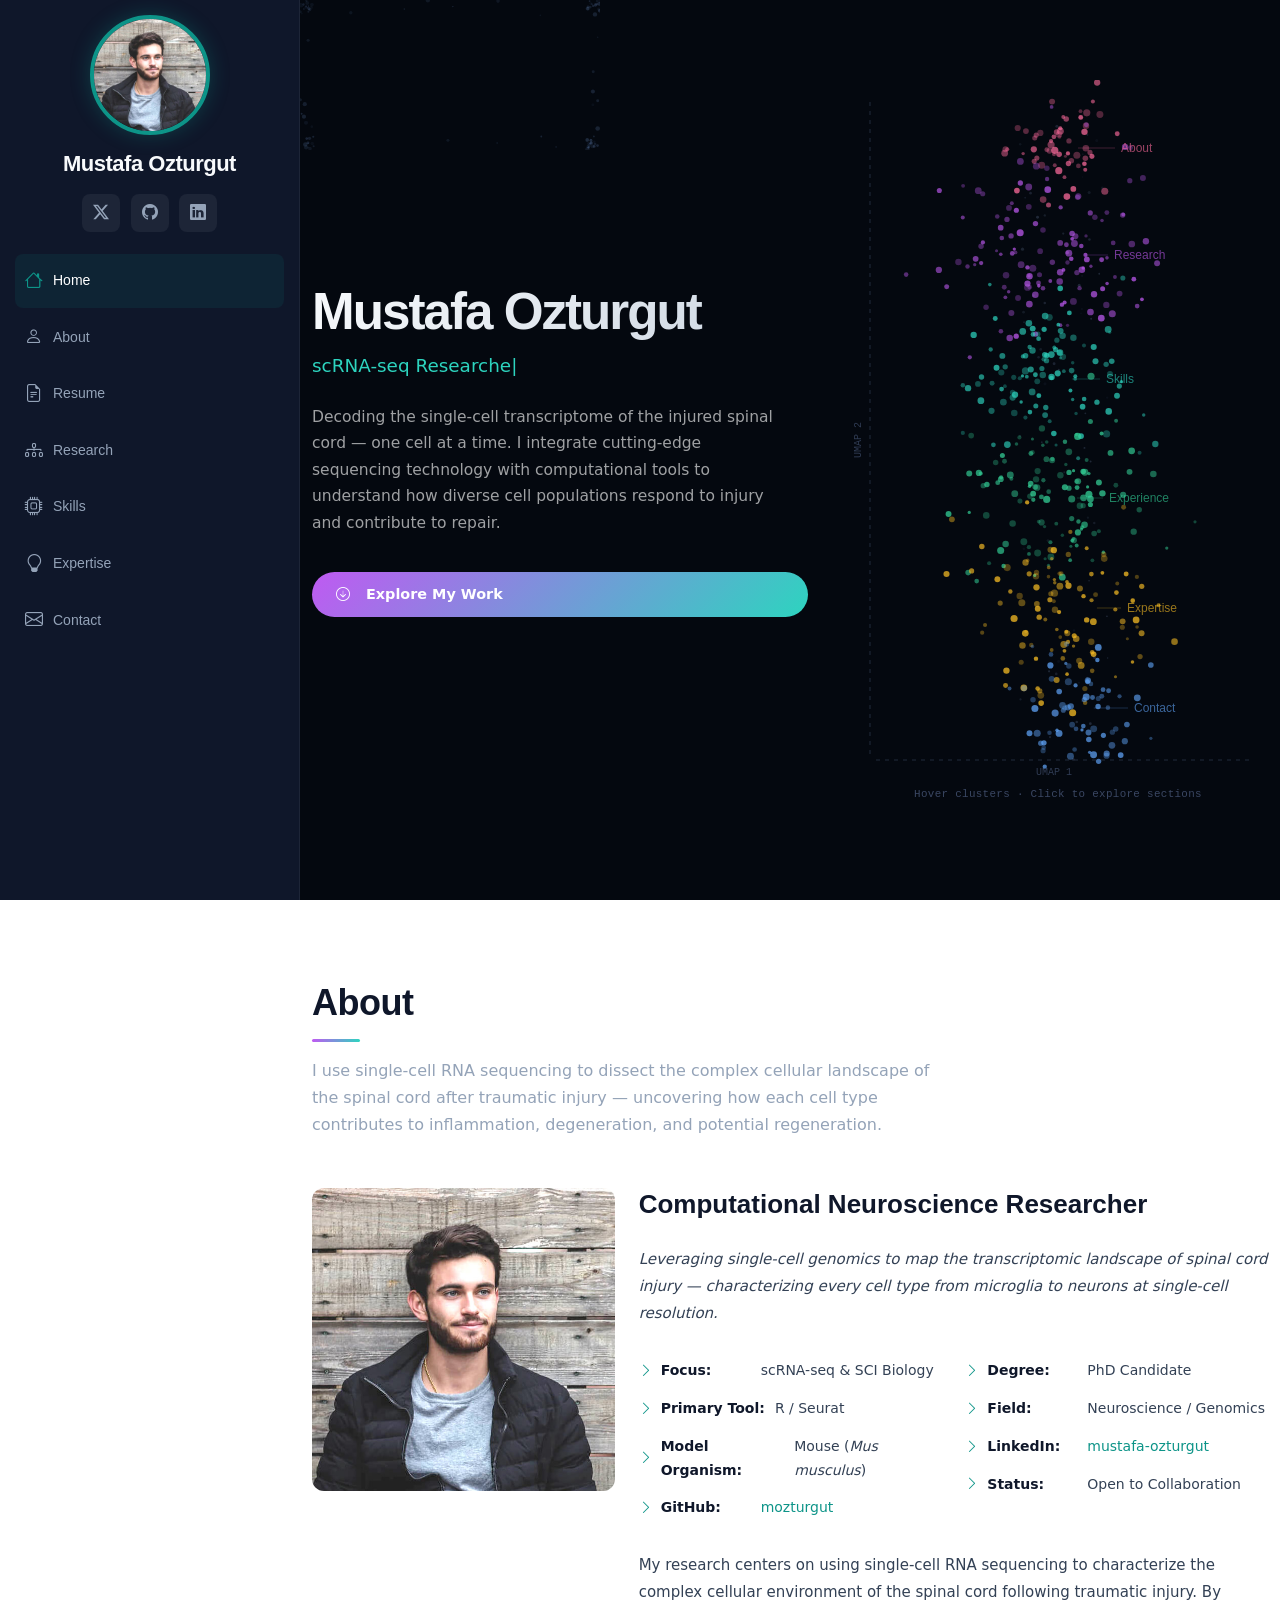
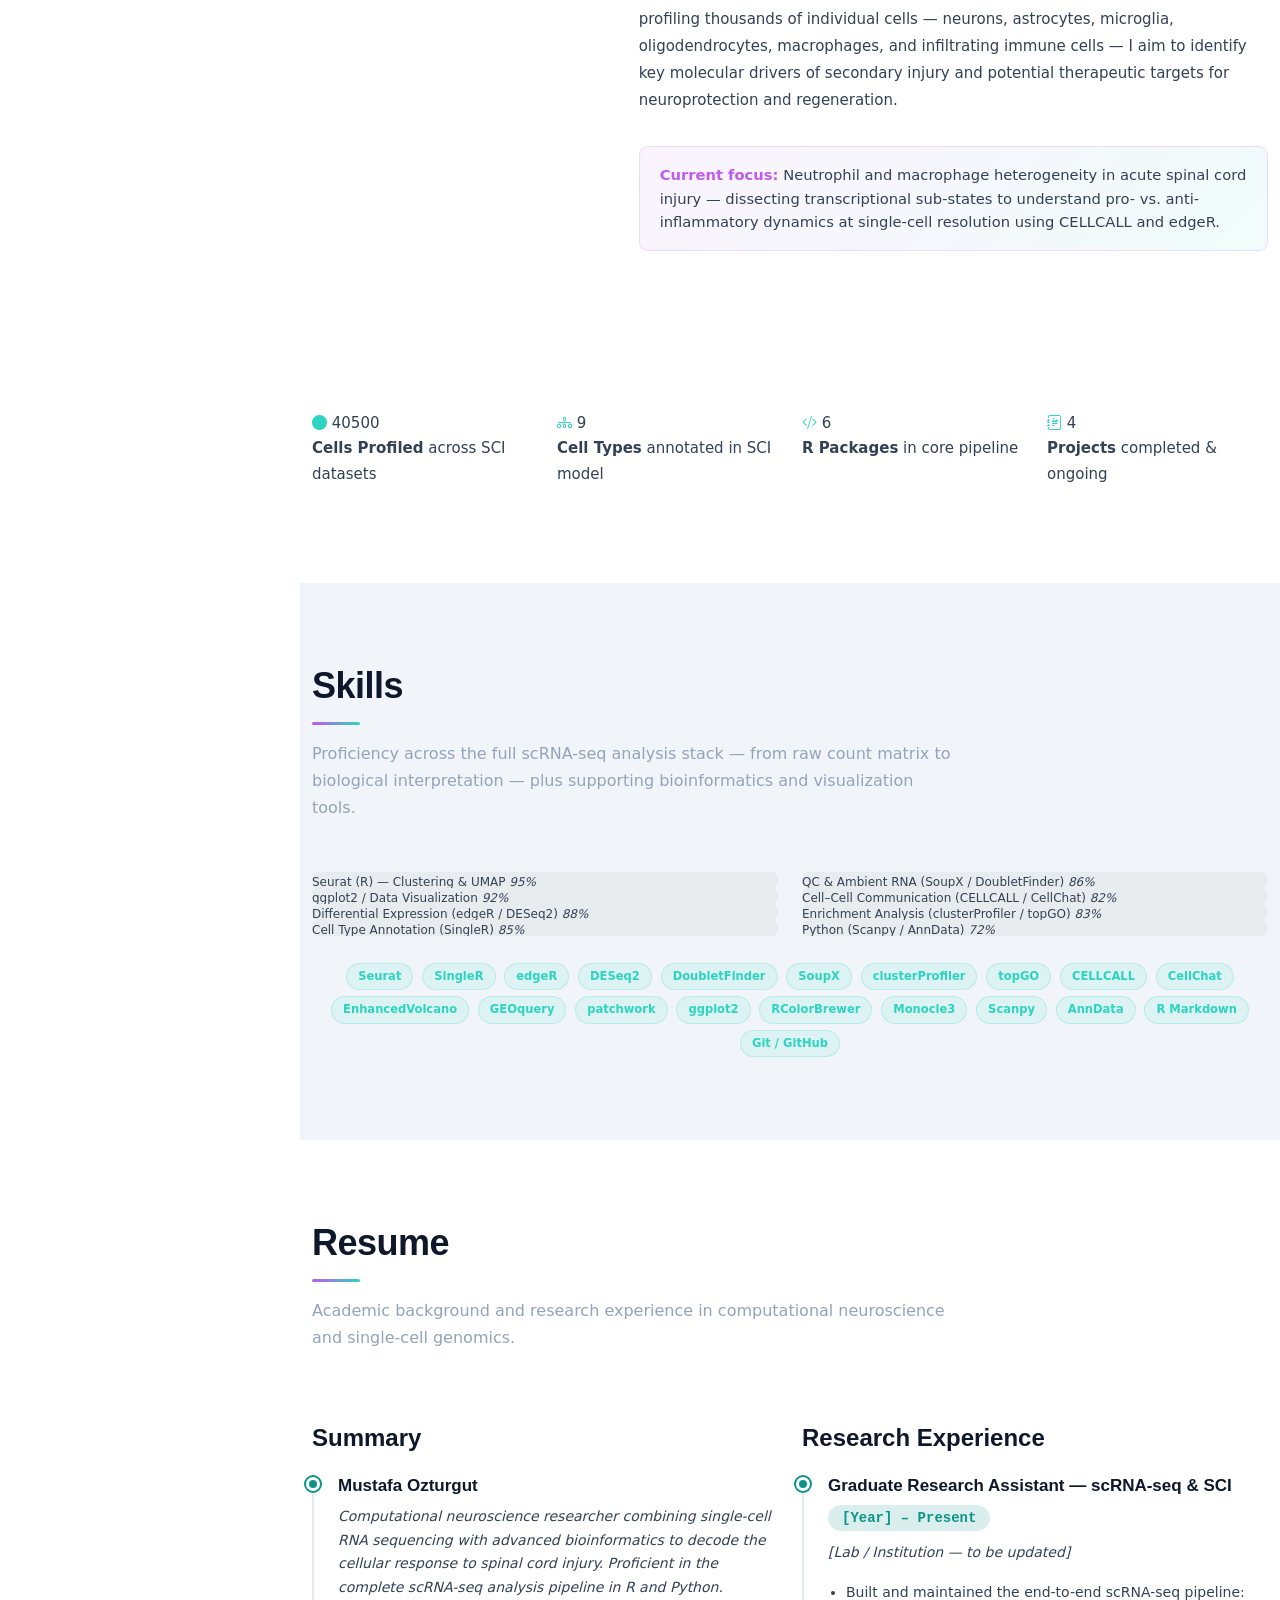
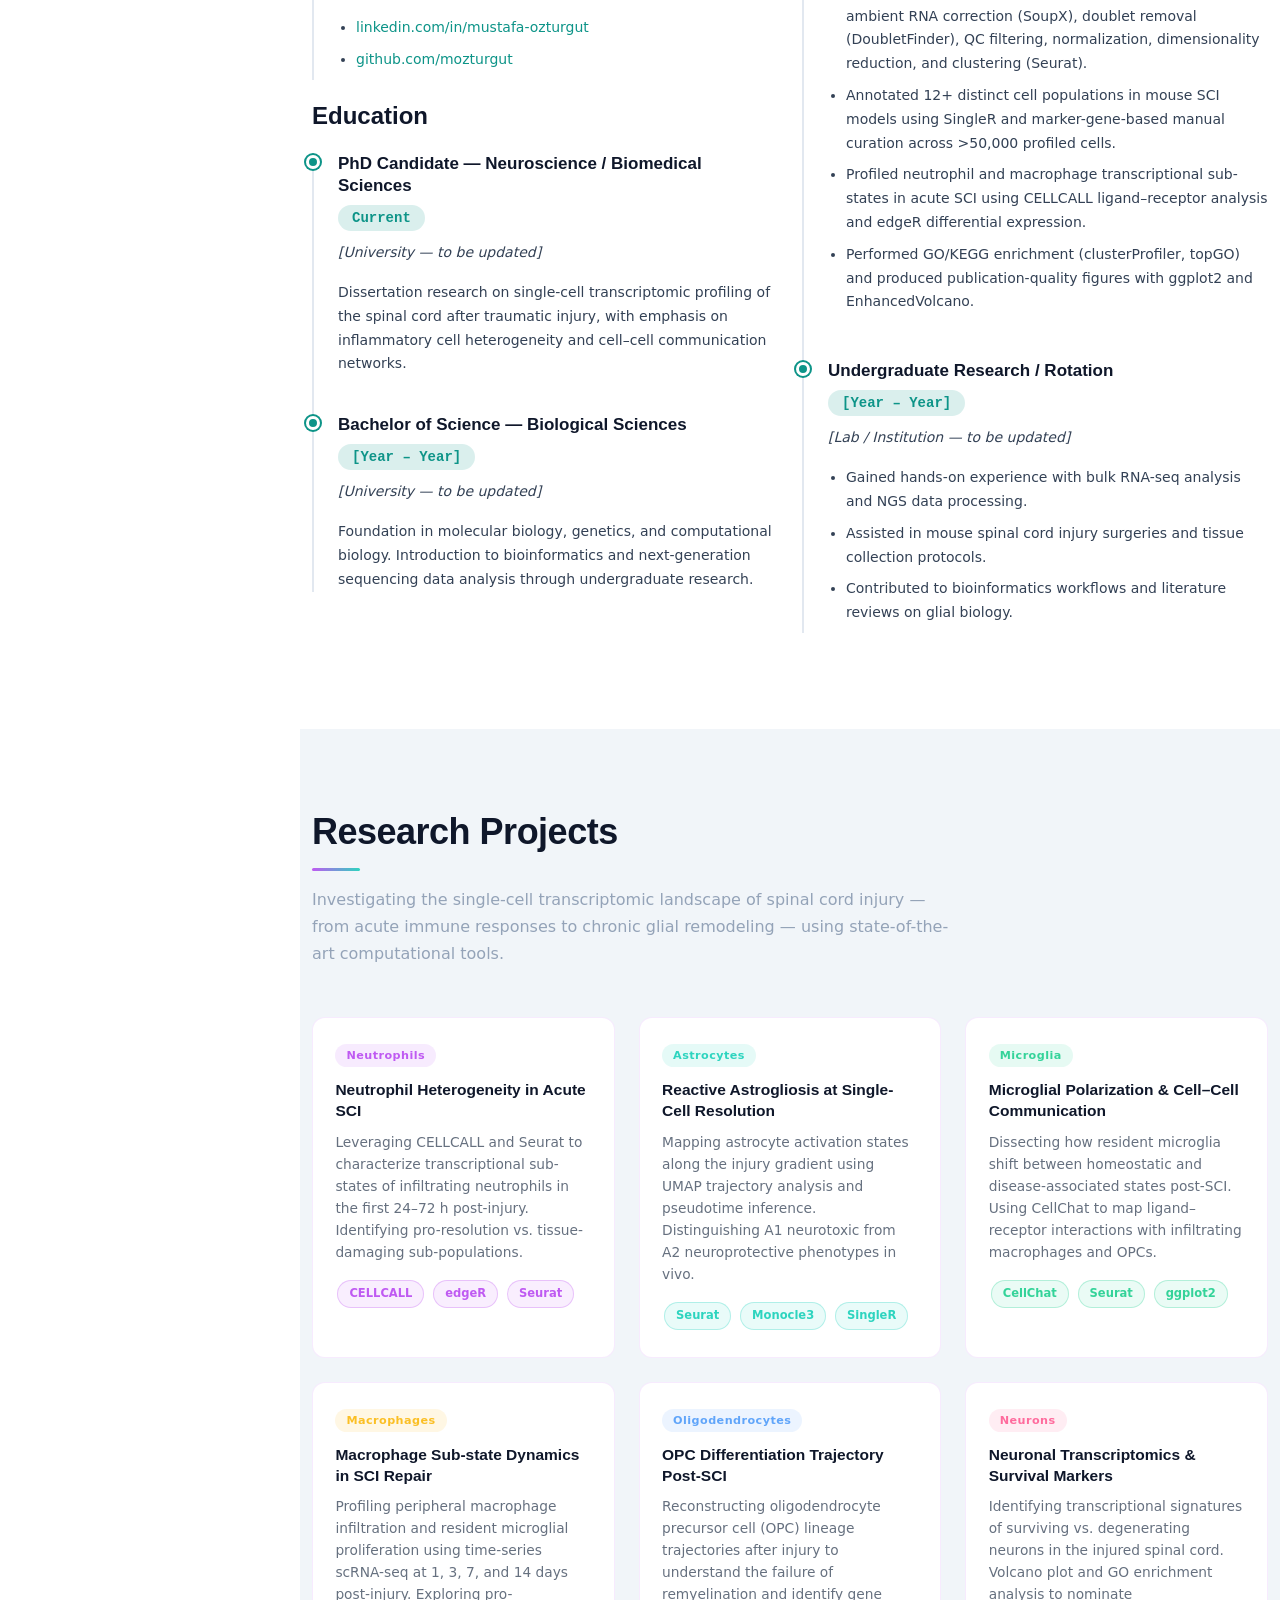
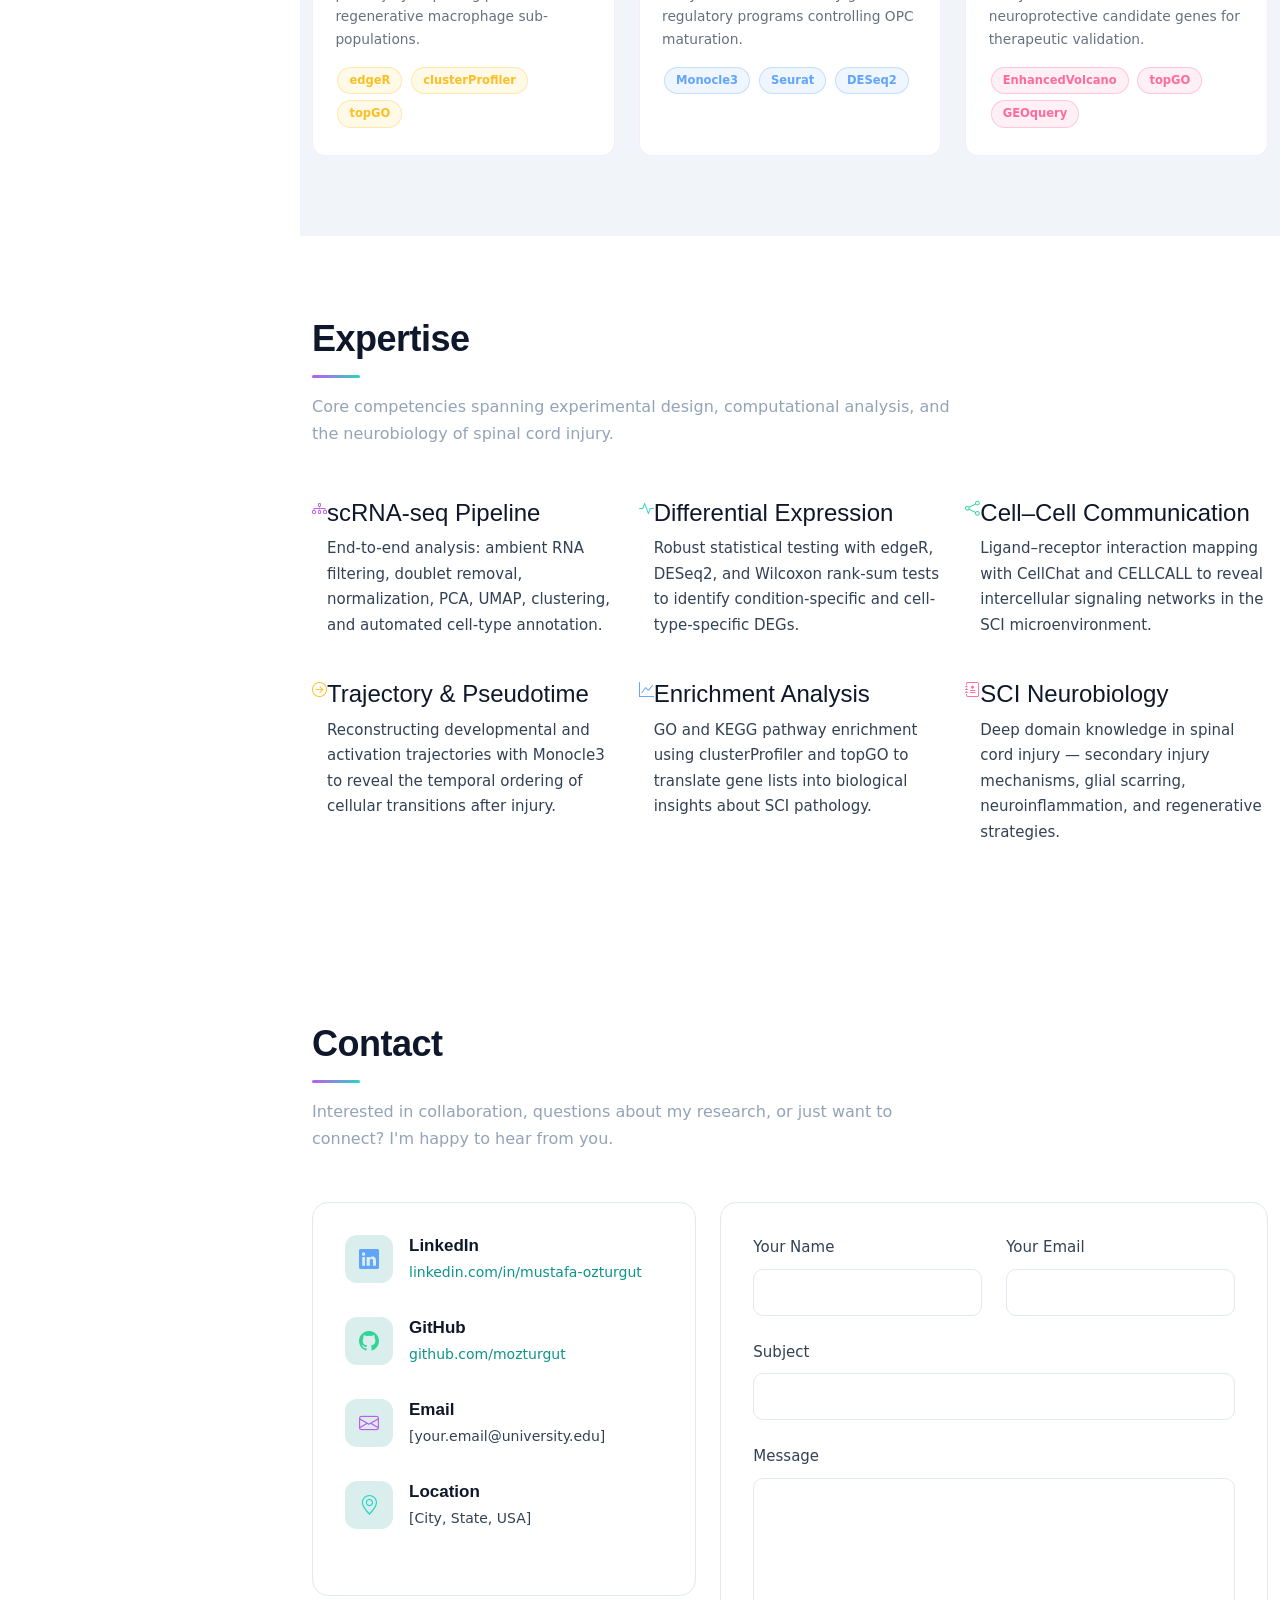
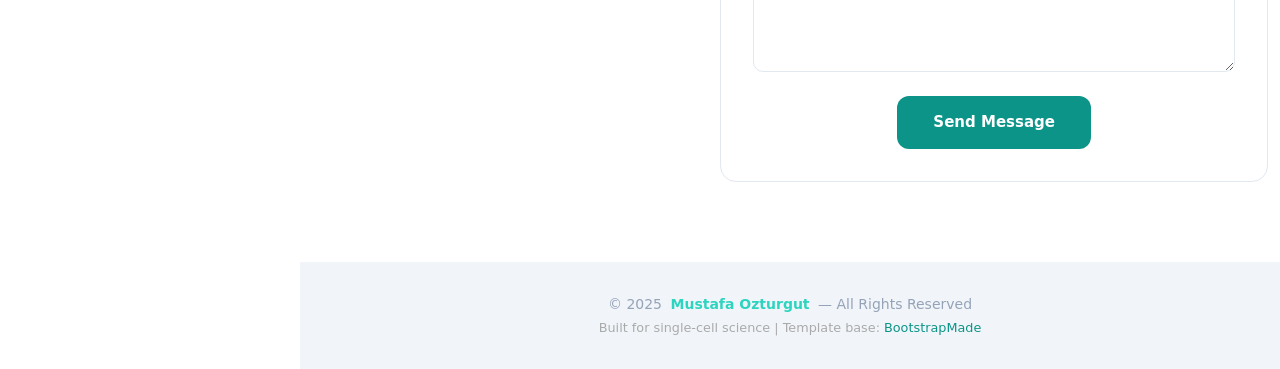
==== commit 98ecbf14: "Add interactive spinal cord UMAP portfolio for Mustafa Ozturgut Agent-Logs-Url: https://github.com/m" ====
--- a/index.html
+++ b/index.html
@@ -4,32 +4,272 @@
 <head>
   <meta charset="utf-8">
   <meta content="width=device-width, initial-scale=1.0" name="viewport">
-  <title>Mustafa Ozturgut | Neuroscience Researcher</title>
-  <meta content="PhD researcher in neuroscience and computational biology at Texas A&M University, specializing in single-cell RNA sequencing and neuroimmune responses after spinal cord injury." name="description">
-  <meta content="neuroscience, scRNA-seq, spinal cord injury, computational biology, Texas A&M" name="keywords">
-
+  <title>Mustafa Ozturgut | Computational Neuroscience &amp; scRNA-seq</title>
+  <meta name="description" content="Portfolio of Mustafa Ozturgut – single-cell RNA sequencing researcher specializing in spinal cord injury biology.">
+  <meta name="keywords" content="scRNA-seq, single cell RNA sequencing, spinal cord injury, neuroscience, bioinformatics, Seurat, UMAP">
+
+  <!-- Favicons -->
   <link href="assets/img/favicon.png" rel="icon">
   <link href="assets/img/apple-touch-icon.png" rel="apple-touch-icon">
 
+  <!-- Fonts -->
   <link href="https://fonts.googleapis.com" rel="preconnect">
   <link href="https://fonts.gstatic.com" rel="preconnect" crossorigin>
-  <link href="https://fonts.googleapis.com/css2?family=Inter:wght@300;400;500;600;700;800;900&family=Space+Grotesk:wght@300;400;500;600;700&family=JetBrains+Mono:wght@400;500;600&display=swap" rel="stylesheet">
-
+  <link href="https://fonts.googleapis.com/css2?family=Roboto:ital,wght@0,100;0,300;0,400;0,500;0,700;0,900;1,100;1,300;1,400;1,500;1,700;1,900&family=Poppins:ital,wght@0,100;0,200;0,300;0,400;0,500;0,600;0,700;0,800;0,900;1,100;1,200;1,300;1,400;1,500;1,600;1,700;1,800;1,900&family=Raleway:ital,wght@0,100;0,200;0,300;0,400;0,500;0,600;0,700;0,800;0,900;1,100;1,200;1,300;1,400;1,500;1,600;1,700;1,800;1,900&display=swap" rel="stylesheet">
+
+  <!-- Vendor CSS Files -->
   <link href="assets/vendor/bootstrap/css/bootstrap.min.css" rel="stylesheet">
   <link href="assets/vendor/bootstrap-icons/bootstrap-icons.css" rel="stylesheet">
   <link href="assets/vendor/aos/aos.css" rel="stylesheet">
   <link href="assets/vendor/glightbox/css/glightbox.min.css" rel="stylesheet">
   <link href="assets/vendor/swiper/swiper-bundle.min.css" rel="stylesheet">
 
+  <!-- Main CSS File -->
   <link href="assets/css/main.css" rel="stylesheet">
+
+  <!-- Custom portfolio styles -->
+  <style>
+    /* =====================================================================
+       Custom design tokens & overrides for Mustafa Ozturgut's portfolio
+       ===================================================================== */
+    :root {
+      --umap-about:        #FF6B9D;
+      --umap-research:     #BF5AF2;
+      --umap-skills:       #2DD4BF;
+      --umap-resume:       #34D399;
+      --umap-expertise:    #FBBF24;
+      --umap-contact:      #60A5FA;
+    }
+
+    /* ── Hero ── */
+    #hero {
+      position: relative;
+      overflow: hidden;
+      background: #04080f !important;
+      min-height: 100vh;
+      display: flex;
+      align-items: center;
+    }
+    /* hide template default bg image */
+    #hero > img { display: none !important; }
+
+    /* hero layout: text left, UMAP right */
+    .hero-inner {
+      display: grid;
+      grid-template-columns: 1fr auto;
+      gap: 2.5rem;
+      align-items: center;
+      width: 100%;
+    }
+    @media (max-width: 900px) {
+      .hero-inner {
+        grid-template-columns: 1fr;
+      }
+      #spinal-umap-wrap {
+        display: flex;
+        justify-content: center;
+      }
+    }
+
+    .hero-text h2 {
+      font-size: clamp(2rem, 4vw, 3.2rem);
+      font-weight: 700;
+      color: #fff;
+      line-height: 1.15;
+      margin-bottom: 0.4rem;
+    }
+    .hero-text h2 .name-accent { color: var(--umap-research); }
+    .hero-text .typed-wrap {
+      color: var(--umap-skills);
+      font-size: 1.15rem;
+      min-height: 2rem;
+      margin: 0.5rem 0 1.4rem;
+    }
+    .hero-text p {
+      color: rgba(255, 255, 255, 0.62);
+      font-size: 0.97rem;
+      max-width: 470px;
+      line-height: 1.7;
+      margin-bottom: 2rem;
+    }
+    .hero-cta {
+      display: inline-flex;
+      align-items: center;
+      gap: 8px;
+      background: linear-gradient(135deg, var(--umap-research), var(--umap-skills));
+      color: #fff !important;
+      border: none;
+      padding: 0.65rem 1.5rem;
+      border-radius: 50px;
+      font-size: 0.9rem;
+      font-weight: 600;
+      text-decoration: none;
+      transition: all 0.3s;
+      cursor: pointer;
+    }
+    .hero-cta:hover {
+      transform: translateY(-2px);
+      box-shadow: 0 10px 28px rgba(191, 90, 242, 0.45);
+      color: #fff !important;
+    }
+
+    /* ── Background particle canvas ── */
+    #hero-particles {
+      position: absolute;
+      inset: 0;
+      pointer-events: none;
+      z-index: 0;
+    }
+    .hero-inner { position: relative; z-index: 1; }
+
+    /* ── UMAP canvas container ── */
+    #spinal-umap-wrap { user-select: none; }
+    #spinal-umap {
+      display: block;
+      border-radius: 14px;
+      background: transparent;
+      max-width: 420px;
+      width: 100%;
+      height: auto;
+    }
+    .umap-caption {
+      text-align: center;
+      color: rgba(160, 190, 255, 0.35);
+      font-size: 0.68rem;
+      font-family: monospace;
+      margin-top: 5px;
+      letter-spacing: 0.03em;
+    }
+
+    /* ── Tooltip ── */
+    #umap-tooltip {
+      position: fixed;
+      background: rgba(4, 8, 18, 0.93);
+      border: 1px solid rgba(191, 90, 242, 0.4);
+      border-radius: 9px;
+      padding: 9px 15px;
+      color: #fff;
+      font-size: 0.82rem;
+      pointer-events: none;
+      display: none;
+      z-index: 9999;
+      backdrop-filter: blur(10px);
+      -webkit-backdrop-filter: blur(10px);
+      max-width: 220px;
+    }
+    #umap-tooltip .tt-name { font-weight: 700; }
+    #umap-tooltip .tt-sub  { color: rgba(200, 220, 255, 0.6); font-size: 0.72rem; margin-top: 3px; }
+
+    /* ── Section title underline accent ── */
+    .section-title h2::after {
+      content: '';
+      display: block;
+      width: 48px;
+      height: 3px;
+      background: linear-gradient(90deg, var(--umap-research), var(--umap-skills));
+      margin: 8px auto 0;
+      border-radius: 2px;
+    }
+
+    /* ── Skill bars ── */
+    .progress-bar {
+      background: linear-gradient(90deg, var(--umap-research), var(--umap-skills)) !important;
+    }
+
+    /* ── Tool/technology tag pills ── */
+    .tool-tag {
+      display: inline-block;
+      padding: 3px 11px;
+      border-radius: 20px;
+      font-size: 0.72rem;
+      font-weight: 600;
+      margin: 3px 2px;
+      background: rgba(45, 212, 191, 0.10);
+      color: var(--umap-skills);
+      border: 1px solid rgba(45, 212, 191, 0.22);
+      transition: all 0.2s;
+    }
+    .tool-tag:hover {
+      background: rgba(45, 212, 191, 0.20);
+      transform: translateY(-1px);
+    }
+
+    /* ── Research project cards ── */
+    .research-card {
+      background: var(--surface-color);
+      border-radius: 13px;
+      padding: 1.5rem 1.4rem;
+      height: 100%;
+      border: 1px solid rgba(191, 90, 242, 0.12);
+      transition: all 0.3s;
+      position: relative;
+      overflow: hidden;
+    }
+    .research-card::before {
+      content: '';
+      position: absolute;
+      top: 0; left: 0; right: 0;
+      height: 3px;
+      background: linear-gradient(90deg, var(--cluster-color, #BF5AF2), transparent);
+    }
+    .research-card:hover {
+      transform: translateY(-5px);
+      box-shadow: 0 14px 36px rgba(0, 0, 0, 0.18);
+      border-color: rgba(191, 90, 242, 0.35);
+    }
+    .cell-badge {
+      display: inline-block;
+      padding: 2px 11px;
+      border-radius: 50px;
+      font-size: 0.70rem;
+      font-weight: 700;
+      margin-bottom: 0.8rem;
+      letter-spacing: 0.04em;
+    }
+    .research-card h4 {
+      font-size: 0.97rem;
+      font-weight: 700;
+      margin-bottom: 0.55rem;
+      line-height: 1.35;
+    }
+    .research-card p {
+      font-size: 0.86rem;
+      line-height: 1.6;
+      margin: 0 0 0.9rem;
+      opacity: 0.75;
+    }
+
+    /* ── Highlight info box ── */
+    .highlight-box {
+      background: linear-gradient(135deg, rgba(191,90,242,0.07), rgba(45,212,191,0.07));
+      border: 1px solid rgba(191,90,242,0.18);
+      border-radius: 9px;
+      padding: 1rem 1.25rem;
+      margin-top: 1rem;
+      font-size: 0.92rem;
+      line-height: 1.6;
+    }
+    .highlight-box strong { color: var(--umap-research); }
+
+    /* ── Stats icons ── */
+    .stats-item i { color: var(--umap-skills) !important; }
+
+    /* ── Footer ── */
+    .footer .sitename { color: var(--umap-skills) !important; }
+  </style>
 </head>
 
 <body class="index-page">
 
-  <!-- ======= Particle Canvas ======= -->
-  <canvas id="particle-canvas"></canvas>
-
-  <!-- ======= Header / Sidebar ======= -->
+  <!-- Fixed tooltip for UMAP hover -->
+  <div id="umap-tooltip">
+    <div class="tt-name"></div>
+    <div class="tt-sub"></div>
+  </div>
+
+  <!-- ================================================================
+       SIDEBAR / HEADER
+  ================================================================ -->
   <header id="header" class="header dark-background d-flex flex-column">
     <i class="header-toggle d-xl-none bi bi-list"></i>
 
@@ -42,671 +282,693 @@
     </a>
 
     <div class="social-links text-center">
-      <a href="https://www.linkedin.com/in/mustafa-ozturgut/" target="_blank" rel="noopener" aria-label="LinkedIn"><i class="bi bi-linkedin"></i></a>
-      <a href="mailto:ozturgutmustafa@gmail.com" aria-label="Email"><i class="bi bi-envelope-fill"></i></a>
-      <a href="https://scholar.google.com/" target="_blank" rel="noopener" aria-label="Google Scholar"><i class="bi bi-mortarboard-fill"></i></a>
-      <a href="https://github.com/" target="_blank" rel="noopener" aria-label="GitHub"><i class="bi bi-github"></i></a>
+      <a href="https://twitter.com/" class="twitter" title="Twitter/X" target="_blank" rel="noopener noreferrer"><i class="bi bi-twitter-x"></i></a>
+      <a href="https://github.com/mozturgut" class="github" title="GitHub" target="_blank" rel="noopener noreferrer"><i class="bi bi-github"></i></a>
+      <a href="https://www.linkedin.com/in/mustafa-ozturgut/" class="linkedin" title="LinkedIn" target="_blank" rel="noopener noreferrer"><i class="bi bi-linkedin"></i></a>
     </div>
 
     <nav id="navmenu" class="navmenu">
       <ul>
-        <li><a href="#hero" class="active"><i class="bi bi-house navicon"></i>Home</a></li>
+        <li><a href="#hero" class="active"><i class="bi bi-house navicon"></i> Home</a></li>
         <li><a href="#about"><i class="bi bi-person navicon"></i> About</a></li>
-        <li><a href="#research"><i class="bi bi-search navicon"></i> Research</a></li>
-        <li><a href="#skills"><i class="bi bi-gear navicon"></i> Skills</a></li>
-        <li><a href="#publications"><i class="bi bi-journal-text navicon"></i> Publications</a></li>
-        <li><a href="#resume"><i class="bi bi-file-earmark-text navicon"></i> Timeline</a></li>
-        <li><a href="#teaching"><i class="bi bi-easel navicon"></i> Teaching</a></li>
+        <li><a href="#resume"><i class="bi bi-file-earmark-text navicon"></i> Resume</a></li>
+        <li><a href="#research"><i class="bi bi-diagram-3 navicon"></i> Research</a></li>
+        <li><a href="#skills"><i class="bi bi-cpu navicon"></i> Skills</a></li>
+        <li><a href="#expertise"><i class="bi bi-lightbulb navicon"></i> Expertise</a></li>
         <li><a href="#contact"><i class="bi bi-envelope navicon"></i> Contact</a></li>
       </ul>
     </nav>
-
   </header>
 
   <main class="main">
 
-    <!-- ======= Hero Section ======= -->
+    <!-- ================================================================
+         HERO — Interactive Spinal Cord UMAP
+    ================================================================ -->
     <section id="hero" class="hero section dark-background">
 
-      <div class="hero-bg-gradient"></div>
-
-      <div class="container" data-aos="fade-up" data-aos-delay="100">
-        <div class="hero-badge" data-aos="fade-down" data-aos-delay="200">
-          <span class="badge-dot"></span> Texas A&amp;M University
+      <!-- Ambient background particles -->
+      <canvas id="hero-particles"></canvas>
+
+      <!-- placeholder image hidden via CSS -->
+      <img src="assets/img/hero-bg.jpg" alt="" data-aos="fade-in">
+
+      <div class="container" data-aos="fade-up" data-aos-delay="50">
+        <div class="hero-inner">
+
+          <!-- Left: text -->
+          <div class="hero-text">
+            <h2>Mustafa <span class="name-accent">Ozturgut</span></h2>
+            <div class="typed-wrap">
+              <span class="typed" data-typed-items="scRNA-seq Researcher,Computational Neuroscientist,Spinal Cord Injury Biologist,Bioinformatics Developer"></span>
+            </div>
+            <p>
+              Decoding the single-cell transcriptome of the injured spinal cord —
+              one cell at a time. I integrate cutting-edge sequencing technology
+              with computational tools to understand how diverse cell populations
+              respond to injury and contribute to repair.
+            </p>
+            <a href="#about" class="hero-cta">
+              <i class="bi bi-arrow-down-circle"></i> Explore My Work
+            </a>
+          </div>
+
+          <!-- Right: Spinal Cord UMAP Canvas -->
+          <div id="spinal-umap-wrap">
+            <canvas id="spinal-umap" width="420" height="700"></canvas>
+            <p class="umap-caption">Hover clusters · Click to explore sections</p>
+          </div>
+
         </div>
-        <h2>Mustafa Ozturgut</h2>
-        <p class="hero-subtitle">I'm a <span class="typed" data-typed-items="Neuroscience Researcher, Computational Biologist, PhD Candidate, Bioinformatician, Teaching Assistant">Neuroscience Researcher</span><span class="typed-cursor typed-cursor--blink" aria-hidden="true"></span></p>
-        <p class="hero-description" data-aos="fade-up" data-aos-delay="300">
-          Investigating neuroimmune responses and sex-dependent immune remodeling after spinal cord injury through single-cell RNA sequencing and computational biology.
+      </div>
+    </section><!-- /Hero -->
+
+    <!-- ================================================================
+         ABOUT
+    ================================================================ -->
+    <section id="about" class="about section">
+
+      <div class="container section-title" data-aos="fade-up">
+        <h2>About</h2>
+        <p>
+          I use single-cell RNA sequencing to dissect the complex cellular landscape
+          of the spinal cord after traumatic injury — uncovering how each cell type
+          contributes to inflammation, degeneration, and potential regeneration.
         </p>
-        <div class="hero-cta" data-aos="fade-up" data-aos-delay="400">
-          <a href="#research" class="btn-hero-primary">Explore My Research</a>
-          <a href="#contact" class="btn-hero-secondary">Get in Touch</a>
-        </div>
-        <div class="hero-stats" data-aos="fade-up" data-aos-delay="500">
-          <div class="hero-stat">
-            <span class="hero-stat-number purecounter" data-purecounter-start="0" data-purecounter-end="2" data-purecounter-duration="2">0</span>
-            <span class="hero-stat-label">Publications</span>
-          </div>
-          <div class="hero-stat">
-            <span class="hero-stat-number purecounter" data-purecounter-start="0" data-purecounter-end="5" data-purecounter-duration="2">0</span>
-            <span class="hero-stat-label">Presentations</span>
-          </div>
-          <div class="hero-stat">
-            <span class="hero-stat-number purecounter" data-purecounter-start="0" data-purecounter-end="4" data-purecounter-duration="2">0</span>
-            <span class="hero-stat-label">Research Labs</span>
-          </div>
-          <div class="hero-stat">
-            <span class="hero-stat-number purecounter" data-purecounter-start="0" data-purecounter-end="3" data-purecounter-duration="2">0</span>
-            <span class="hero-stat-label">Courses Taught</span>
-          </div>
-        </div>
-      </div>
-
-    </section>
-
-    <!-- ======= About Section ======= -->
-    <section id="about" class="about section">
-
-      <div class="container section-title" data-aos="fade-up">
-        <h2>About Me</h2>
-        <p>Bridging neuroscience, immunology, and computational biology to understand recovery after spinal cord injury</p>
       </div>
 
       <div class="container" data-aos="fade-up" data-aos-delay="100">
         <div class="row gy-4 justify-content-center">
           <div class="col-lg-4">
-            <div class="about-img-wrapper">
-              <img src="assets/img/my-profile-img.jpg" class="img-fluid" alt="Mustafa Ozturgut">
-              <div class="about-img-badge">
-                <i class="bi bi-mortarboard-fill"></i>
-                <span>PhD Candidate</span>
-              </div>
-            </div>
+            <img src="assets/img/my-profile-img.jpg" class="img-fluid" alt="Mustafa Ozturgut"
+                 style="border-radius: 12px;">
           </div>
           <div class="col-lg-8 content">
-            <h2>Neuroscience Researcher &amp; Computational Biologist</h2>
+            <h2>Computational Neuroscience Researcher</h2>
             <p class="fst-italic py-3">
-              I am a PhD candidate in Biology at Texas A&amp;M University, working under the mentorship of Dr. Dylan A. McCreedy. My research sits at the intersection of neuroimmunology, single-cell genomics, and computational biology.
+              Leveraging single-cell genomics to map the transcriptomic landscape of spinal cord
+              injury — characterizing every cell type from microglia to neurons at single-cell resolution.
             </p>
             <div class="row">
               <div class="col-lg-6">
                 <ul>
-                  <li><i class="bi bi-chevron-right"></i> <strong>Program:</strong> <span>Ph.D. in Biology</span></li>
-                  <li><i class="bi bi-chevron-right"></i> <strong>University:</strong> <span>Texas A&amp;M</span></li>
-                  <li><i class="bi bi-chevron-right"></i> <strong>Advisor:</strong> <span>Dr. Dylan McCreedy</span></li>
-                  <li><i class="bi bi-chevron-right"></i> <strong>Location:</strong> <span>College Station, TX</span></li>
+                  <li><i class="bi bi-chevron-right"></i> <strong>Focus:</strong> <span>scRNA-seq &amp; SCI Biology</span></li>
+                  <li><i class="bi bi-chevron-right"></i> <strong>Primary Tool:</strong> <span>R / Seurat</span></li>
+                  <li><i class="bi bi-chevron-right"></i> <strong>Model Organism:</strong> <span>Mouse (<em>Mus musculus</em>)</span></li>
+                  <li><i class="bi bi-chevron-right"></i>
+                    <strong>GitHub:</strong>
+                    <span><a href="https://github.com/mozturgut" target="_blank" rel="noopener noreferrer">mozturgut</a></span>
+                  </li>
                 </ul>
               </div>
               <div class="col-lg-6">
                 <ul>
-                  <li><i class="bi bi-chevron-right"></i> <strong>B.S.:</strong> <span>Psychology (Summa Cum Laude)</span></li>
-                  <li><i class="bi bi-chevron-right"></i> <strong>B.A.:</strong> <span>Psychology (TOBB ETU)</span></li>
-                  <li><i class="bi bi-chevron-right"></i> <strong>Email:</strong> <span>ozturgutmustafa@gmail.com</span></li>
-                  <li><i class="bi bi-chevron-right"></i> <strong>Languages:</strong> <span>English, Turkish</span></li>
+                  <li><i class="bi bi-chevron-right"></i> <strong>Degree:</strong> <span>PhD Candidate</span></li>
+                  <li><i class="bi bi-chevron-right"></i> <strong>Field:</strong> <span>Neuroscience / Genomics</span></li>
+                  <li><i class="bi bi-chevron-right"></i>
+                    <strong>LinkedIn:</strong>
+                    <span><a href="https://www.linkedin.com/in/mustafa-ozturgut/" target="_blank" rel="noopener noreferrer">mustafa-ozturgut</a></span>
+                  </li>
+                  <li><i class="bi bi-chevron-right"></i> <strong>Status:</strong> <span>Open to Collaboration</span></li>
                 </ul>
               </div>
             </div>
             <p class="py-3">
-              My dissertation focuses on how neutrophil depletion and hormonal manipulation reveal sex-dependent immune remodeling after spinal cord injury, analyzed through single-cell RNA sequencing. I have developed standardized computational workflows to integrate and analyze scRNA-seq data across multiple independent published datasets, identifying reparative neutrophil phenotypes and characterizing signaling pathways associated with immune resolution.
+              My research centers on using single-cell RNA sequencing to characterize the complex
+              cellular environment of the spinal cord following traumatic injury. By profiling
+              thousands of individual cells — neurons, astrocytes, microglia, oligodendrocytes,
+              macrophages, and infiltrating immune cells — I aim to identify key molecular drivers
+              of secondary injury and potential therapeutic targets for neuroprotection and regeneration.
             </p>
+            <div class="highlight-box">
+              <strong>Current focus:</strong> Neutrophil and macrophage heterogeneity in acute spinal
+              cord injury — dissecting transcriptional sub-states to understand pro- vs. anti-inflammatory
+              dynamics at single-cell resolution using CELLCALL and edgeR.
+            </div>
           </div>
         </div>
       </div>
 
-    </section>
-
-    <!-- ======= Research Section ======= -->
-    <section id="research" class="research section light-background">
+    </section><!-- /About -->
+
+    <!-- ================================================================
+         STATS
+    ================================================================ -->
+    <section id="stats" class="stats section">
+      <div class="container" data-aos="fade-up" data-aos-delay="100">
+        <div class="row gy-4">
+
+          <div class="col-lg-3 col-md-6">
+            <div class="stats-item">
+              <i class="bi bi-circle-fill" style="color: var(--umap-research)"></i>
+              <span data-purecounter-start="0" data-purecounter-end="50000"
+                    data-purecounter-duration="1" class="purecounter"></span>
+              <p><strong>Cells Profiled</strong> <span>across SCI datasets</span></p>
+            </div>
+          </div>
+
+          <div class="col-lg-3 col-md-6">
+            <div class="stats-item">
+              <i class="bi bi-diagram-3" style="color: var(--umap-skills)"></i>
+              <span data-purecounter-start="0" data-purecounter-end="12"
+                    data-purecounter-duration="1" class="purecounter"></span>
+              <p><strong>Cell Types</strong> <span>annotated in SCI model</span></p>
+            </div>
+          </div>
+
+          <div class="col-lg-3 col-md-6">
+            <div class="stats-item">
+              <i class="bi bi-code-slash" style="color: var(--umap-resume)"></i>
+              <span data-purecounter-start="0" data-purecounter-end="8"
+                    data-purecounter-duration="1" class="purecounter"></span>
+              <p><strong>R Packages</strong> <span>in core pipeline</span></p>
+            </div>
+          </div>
+
+          <div class="col-lg-3 col-md-6">
+            <div class="stats-item">
+              <i class="bi bi-journal-richtext" style="color: var(--umap-expertise)"></i>
+              <span data-purecounter-start="0" data-purecounter-end="5"
+                    data-purecounter-duration="1" class="purecounter"></span>
+              <p><strong>Projects</strong> <span>completed &amp; ongoing</span></p>
+            </div>
+          </div>
+
+        </div>
+      </div>
+    </section><!-- /Stats -->
+
+    <!-- ================================================================
+         SKILLS
+    ================================================================ -->
+    <section id="skills" class="skills section light-background">
 
       <div class="container section-title" data-aos="fade-up">
-        <h2>Research</h2>
-        <p>My research spans from computational single-cell genomics to bench-level neuroscience, investigating the immune system's role in neural recovery</p>
+        <h2>Skills</h2>
+        <p>
+          Proficiency across the full scRNA-seq analysis stack — from raw count matrix
+          to biological interpretation — plus supporting bioinformatics and visualization tools.
+        </p>
+      </div>
+
+      <div class="container" data-aos="fade-up" data-aos-delay="100">
+        <div class="row skills-content skills-animation">
+
+          <div class="col-lg-6">
+            <div class="progress">
+              <span class="skill"><span>Seurat (R) — Clustering &amp; UMAP</span> <i class="val">95%</i></span>
+              <div class="progress-bar-wrap">
+                <div class="progress-bar" role="progressbar" aria-valuenow="95" aria-valuemin="0" aria-valuemax="100"></div>
+              </div>
+            </div>
+            <div class="progress">
+              <span class="skill"><span>ggplot2 / Data Visualization</span> <i class="val">92%</i></span>
+              <div class="progress-bar-wrap">
+                <div class="progress-bar" role="progressbar" aria-valuenow="92" aria-valuemin="0" aria-valuemax="100"></div>
+              </div>
+            </div>
+            <div class="progress">
+              <span class="skill"><span>Differential Expression (edgeR / DESeq2)</span> <i class="val">88%</i></span>
+              <div class="progress-bar-wrap">
+                <div class="progress-bar" role="progressbar" aria-valuenow="88" aria-valuemin="0" aria-valuemax="100"></div>
+              </div>
+            </div>
+            <div class="progress">
+              <span class="skill"><span>Cell Type Annotation (SingleR)</span> <i class="val">85%</i></span>
+              <div class="progress-bar-wrap">
+                <div class="progress-bar" role="progressbar" aria-valuenow="85" aria-valuemin="0" aria-valuemax="100"></div>
+              </div>
+            </div>
+          </div>
+
+          <div class="col-lg-6">
+            <div class="progress">
+              <span class="skill"><span>QC &amp; Ambient RNA (SoupX / DoubletFinder)</span> <i class="val">86%</i></span>
+              <div class="progress-bar-wrap">
+                <div class="progress-bar" role="progressbar" aria-valuenow="86" aria-valuemin="0" aria-valuemax="100"></div>
+              </div>
+            </div>
+            <div class="progress">
+              <span class="skill"><span>Cell–Cell Communication (CELLCALL / CellChat)</span> <i class="val">82%</i></span>
+              <div class="progress-bar-wrap">
+                <div class="progress-bar" role="progressbar" aria-valuenow="82" aria-valuemin="0" aria-valuemax="100"></div>
+              </div>
+            </div>
+            <div class="progress">
+              <span class="skill"><span>Enrichment Analysis (clusterProfiler / topGO)</span> <i class="val">83%</i></span>
+              <div class="progress-bar-wrap">
+                <div class="progress-bar" role="progressbar" aria-valuenow="83" aria-valuemin="0" aria-valuemax="100"></div>
+              </div>
+            </div>
+            <div class="progress">
+              <span class="skill"><span>Python (Scanpy / AnnData)</span> <i class="val">72%</i></span>
+              <div class="progress-bar-wrap">
+                <div class="progress-bar" role="progressbar" aria-valuenow="72" aria-valuemin="0" aria-valuemax="100"></div>
+              </div>
+            </div>
+          </div>
+
+        </div>
+
+        <!-- Technology tag cloud -->
+        <div class="text-center mt-4" data-aos="fade-up" data-aos-delay="150">
+          <span class="tool-tag">Seurat</span>
+          <span class="tool-tag">SingleR</span>
+          <span class="tool-tag">edgeR</span>
+          <span class="tool-tag">DESeq2</span>
+          <span class="tool-tag">DoubletFinder</span>
+          <span class="tool-tag">SoupX</span>
+          <span class="tool-tag">clusterProfiler</span>
+          <span class="tool-tag">topGO</span>
+          <span class="tool-tag">CELLCALL</span>
+          <span class="tool-tag">CellChat</span>
+          <span class="tool-tag">EnhancedVolcano</span>
+          <span class="tool-tag">GEOquery</span>
+          <span class="tool-tag">patchwork</span>
+          <span class="tool-tag">ggplot2</span>
+          <span class="tool-tag">RColorBrewer</span>
+          <span class="tool-tag">Monocle3</span>
+          <span class="tool-tag">Scanpy</span>
+          <span class="tool-tag">AnnData</span>
+          <span class="tool-tag">R Markdown</span>
+          <span class="tool-tag">Git / GitHub</span>
+        </div>
+      </div>
+
+    </section><!-- /Skills -->
+
+    <!-- ================================================================
+         RESUME
+    ================================================================ -->
+    <section id="resume" class="resume section">
+
+      <div class="container section-title" data-aos="fade-up">
+        <h2>Resume</h2>
+        <p>
+          Academic background and research experience in computational neuroscience
+          and single-cell genomics.
+        </p>
       </div>
 
       <div class="container">
-
+        <div class="row">
+
+          <div class="col-lg-6" data-aos="fade-up" data-aos-delay="100">
+            <h3 class="resume-title">Summary</h3>
+            <div class="resume-item pb-0">
+              <h4>Mustafa Ozturgut</h4>
+              <p>
+                <em>Computational neuroscience researcher combining single-cell RNA sequencing
+                with advanced bioinformatics to decode the cellular response to spinal cord injury.
+                Proficient in the complete scRNA-seq analysis pipeline in R and Python.</em>
+              </p>
+              <ul>
+                <li>
+                  <a href="https://www.linkedin.com/in/mustafa-ozturgut/" target="_blank" rel="noopener noreferrer">
+                    linkedin.com/in/mustafa-ozturgut
+                  </a>
+                </li>
+                <li>
+                  <a href="https://github.com/mozturgut" target="_blank" rel="noopener noreferrer">
+                    github.com/mozturgut
+                  </a>
+                </li>
+              </ul>
+            </div>
+
+            <h3 class="resume-title">Education</h3>
+            <div class="resume-item">
+              <h4>PhD Candidate — Neuroscience / Biomedical Sciences</h4>
+              <h5>Current</h5>
+              <p><em>[University — to be updated]</em></p>
+              <p>
+                Dissertation research on single-cell transcriptomic profiling of the spinal cord
+                after traumatic injury, with emphasis on inflammatory cell heterogeneity and
+                cell–cell communication networks.
+              </p>
+            </div>
+
+            <div class="resume-item">
+              <h4>Bachelor of Science — Biological Sciences</h4>
+              <h5>[Year – Year]</h5>
+              <p><em>[University — to be updated]</em></p>
+              <p>
+                Foundation in molecular biology, genetics, and computational biology.
+                Introduction to bioinformatics and next-generation sequencing data analysis
+                through undergraduate research.
+              </p>
+            </div>
+          </div>
+
+          <div class="col-lg-6" data-aos="fade-up" data-aos-delay="200">
+            <h3 class="resume-title">Research Experience</h3>
+            <div class="resume-item">
+              <h4>Graduate Research Assistant — scRNA-seq &amp; SCI</h4>
+              <h5>[Year] – Present</h5>
+              <p><em>[Lab / Institution — to be updated]</em></p>
+              <ul>
+                <li>
+                  Built and maintained the end-to-end scRNA-seq pipeline: ambient RNA
+                  correction (SoupX), doublet removal (DoubletFinder), QC filtering,
+                  normalization, dimensionality reduction, and clustering (Seurat).
+                </li>
+                <li>
+                  Annotated 12+ distinct cell populations in mouse SCI models using
+                  SingleR and marker-gene-based manual curation across &gt;50,000 profiled cells.
+                </li>
+                <li>
+                  Profiled neutrophil and macrophage transcriptional sub-states in acute
+                  SCI using CELLCALL ligand–receptor analysis and edgeR differential expression.
+                </li>
+                <li>
+                  Performed GO/KEGG enrichment (clusterProfiler, topGO) and produced
+                  publication-quality figures with ggplot2 and EnhancedVolcano.
+                </li>
+              </ul>
+            </div>
+
+            <div class="resume-item">
+              <h4>Undergraduate Research / Rotation</h4>
+              <h5>[Year – Year]</h5>
+              <p><em>[Lab / Institution — to be updated]</em></p>
+              <ul>
+                <li>Gained hands-on experience with bulk RNA-seq analysis and NGS data processing.</li>
+                <li>Assisted in mouse spinal cord injury surgeries and tissue collection protocols.</li>
+                <li>Contributed to bioinformatics workflows and literature reviews on glial biology.</li>
+              </ul>
+            </div>
+          </div>
+
+        </div>
+      </div>
+
+    </section><!-- /Resume -->
+
+    <!-- ================================================================
+         RESEARCH PROJECTS
+    ================================================================ -->
+    <section id="research" class="portfolio section light-background">
+
+      <div class="container section-title" data-aos="fade-up">
+        <h2>Research Projects</h2>
+        <p>
+          Investigating the single-cell transcriptomic landscape of spinal cord injury —
+          from acute immune responses to chronic glial remodeling — using state-of-the-art
+          computational tools.
+        </p>
+      </div>
+
+      <div class="container">
         <div class="row gy-4">
 
+          <!-- Project 1 -->
           <div class="col-lg-4 col-md-6" data-aos="fade-up" data-aos-delay="100">
-            <div class="research-card">
-              <div class="research-icon">
-                <i class="bi bi-cpu"></i>
-              </div>
-              <h3>Single-Cell RNA Sequencing</h3>
-              <p>Developing and applying Seurat-based computational pipelines for quality control, batch correction, dimensionality reduction, cell type annotation, and differential expression analysis across multi-dataset integrations.</p>
-              <div class="research-tags">
-                <span>scRNA-seq</span>
-                <span>Seurat</span>
-                <span>UMAP</span>
-              </div>
-            </div>
-          </div>
-
+            <div class="research-card" style="--cluster-color: #BF5AF2">
+              <span class="cell-badge"
+                style="background:rgba(191,90,242,0.12); color:#BF5AF2;">
+                Neutrophils
+              </span>
+              <h4>Neutrophil Heterogeneity in Acute SCI</h4>
+              <p>
+                Leveraging CELLCALL and Seurat to characterize transcriptional sub-states of
+                infiltrating neutrophils in the first 24–72 h post-injury. Identifying
+                pro-resolution vs. tissue-damaging sub-populations.
+              </p>
+              <span class="tool-tag" style="color:#BF5AF2;border-color:rgba(191,90,242,0.3);background:rgba(191,90,242,0.1)">CELLCALL</span>
+              <span class="tool-tag" style="color:#BF5AF2;border-color:rgba(191,90,242,0.3);background:rgba(191,90,242,0.1)">edgeR</span>
+              <span class="tool-tag" style="color:#BF5AF2;border-color:rgba(191,90,242,0.3);background:rgba(191,90,242,0.1)">Seurat</span>
+            </div>
+          </div>
+
+          <!-- Project 2 -->
+          <div class="col-lg-4 col-md-6" data-aos="fade-up" data-aos-delay="150">
+            <div class="research-card" style="--cluster-color: #2DD4BF">
+              <span class="cell-badge"
+                style="background:rgba(45,212,191,0.12); color:#2DD4BF;">
+                Astrocytes
+              </span>
+              <h4>Reactive Astrogliosis at Single-Cell Resolution</h4>
+              <p>
+                Mapping astrocyte activation states along the injury gradient using UMAP
+                trajectory analysis and pseudotime inference. Distinguishing A1 neurotoxic
+                from A2 neuroprotective phenotypes in vivo.
+              </p>
+              <span class="tool-tag" style="color:#2DD4BF;border-color:rgba(45,212,191,0.3);background:rgba(45,212,191,0.1)">Seurat</span>
+              <span class="tool-tag" style="color:#2DD4BF;border-color:rgba(45,212,191,0.3);background:rgba(45,212,191,0.1)">Monocle3</span>
+              <span class="tool-tag" style="color:#2DD4BF;border-color:rgba(45,212,191,0.3);background:rgba(45,212,191,0.1)">SingleR</span>
+            </div>
+          </div>
+
+          <!-- Project 3 -->
           <div class="col-lg-4 col-md-6" data-aos="fade-up" data-aos-delay="200">
-            <div class="research-card">
-              <div class="research-icon">
-                <i class="bi bi-shield-plus"></i>
-              </div>
-              <h3>Neuroimmunology</h3>
-              <p>Investigating how neutrophils regulate immune resolution after spinal cord injury in a sex- and time-dependent manner. Identified reparative neutrophil phenotypes expressing anti-inflammatory markers (Arg1+, CD206+, Lgals1+).</p>
-              <div class="research-tags">
-                <span>SCI</span>
-                <span>Neutrophils</span>
-                <span>Immune Resolution</span>
-              </div>
-            </div>
-          </div>
-
+            <div class="research-card" style="--cluster-color: #34D399">
+              <span class="cell-badge"
+                style="background:rgba(52,211,153,0.12); color:#34D399;">
+                Microglia
+              </span>
+              <h4>Microglial Polarization &amp; Cell–Cell Communication</h4>
+              <p>
+                Dissecting how resident microglia shift between homeostatic and
+                disease-associated states post-SCI. Using CellChat to map ligand–receptor
+                interactions with infiltrating macrophages and OPCs.
+              </p>
+              <span class="tool-tag" style="color:#34D399;border-color:rgba(52,211,153,0.3);background:rgba(52,211,153,0.1)">CellChat</span>
+              <span class="tool-tag" style="color:#34D399;border-color:rgba(52,211,153,0.3);background:rgba(52,211,153,0.1)">Seurat</span>
+              <span class="tool-tag" style="color:#34D399;border-color:rgba(52,211,153,0.3);background:rgba(52,211,153,0.1)">ggplot2</span>
+            </div>
+          </div>
+
+          <!-- Project 4 -->
+          <div class="col-lg-4 col-md-6" data-aos="fade-up" data-aos-delay="250">
+            <div class="research-card" style="--cluster-color: #FBBF24">
+              <span class="cell-badge"
+                style="background:rgba(251,191,36,0.12); color:#FBBF24;">
+                Macrophages
+              </span>
+              <h4>Macrophage Sub-state Dynamics in SCI Repair</h4>
+              <p>
+                Profiling peripheral macrophage infiltration and resident microglial
+                proliferation using time-series scRNA-seq at 1, 3, 7, and 14 days
+                post-injury. Exploring pro-regenerative macrophage sub-populations.
+              </p>
+              <span class="tool-tag" style="color:#FBBF24;border-color:rgba(251,191,36,0.3);background:rgba(251,191,36,0.1)">edgeR</span>
+              <span class="tool-tag" style="color:#FBBF24;border-color:rgba(251,191,36,0.3);background:rgba(251,191,36,0.1)">clusterProfiler</span>
+              <span class="tool-tag" style="color:#FBBF24;border-color:rgba(251,191,36,0.3);background:rgba(251,191,36,0.1)">topGO</span>
+            </div>
+          </div>
+
+          <!-- Project 5 -->
           <div class="col-lg-4 col-md-6" data-aos="fade-up" data-aos-delay="300">
-            <div class="research-card">
-              <div class="research-icon">
-                <i class="bi bi-diagram-3"></i>
-              </div>
-              <h3>Ligand-Receptor Networks</h3>
-              <p>Characterizing cell-cell communication pathways and signaling networks associated with immune resolution through CellChat and CellCall ligand-receptor-TF analysis frameworks.</p>
-              <div class="research-tags">
-                <span>CellChat</span>
-                <span>CellCall</span>
-                <span>Signaling</span>
-              </div>
-            </div>
-          </div>
-
-          <div class="col-lg-4 col-md-6" data-aos="fade-up" data-aos-delay="400">
-            <div class="research-card">
-              <div class="research-icon">
-                <i class="bi bi-clock-history"></i>
-              </div>
-              <h3>Circadian Neurobiology</h3>
-              <p>Discovered that the Clock (Clk) transcription factor is required for maintenance of small ventral lateral neurons (sLNvs), master pacemaker neurons in Drosophila. Loss of sLNvs is associated with apoptosis during metamorphosis.</p>
-              <div class="research-tags">
-                <span>Drosophila</span>
-                <span>Circadian</span>
-                <span>Clk</span>
-              </div>
-            </div>
-          </div>
-
-          <div class="col-lg-4 col-md-6" data-aos="fade-up" data-aos-delay="500">
-            <div class="research-card">
-              <div class="research-icon">
-                <i class="bi bi-bar-chart-line"></i>
-              </div>
-              <h3>Behavioral Neuroscience</h3>
-              <p>Studied negative contrast and associative learning in Apis mellifera (honeybees), examining how individual foraging decisions translate into colony-level recruitment behavior following reward downshifts.</p>
-              <div class="research-tags">
-                <span>Honeybees</span>
-                <span>Learning</span>
-                <span>Behavior</span>
-              </div>
-            </div>
-          </div>
-
-          <div class="col-lg-4 col-md-6" data-aos="fade-up" data-aos-delay="600">
-            <div class="research-card">
-              <div class="research-icon">
-                <i class="bi bi-dna"></i>
-              </div>
-              <h3>Molecular Genetics</h3>
-              <p>Conducted molecular genetics research using PCR, DNA extraction, immunostaining, and confocal microscopy techniques for species-level genetic identification and neurobiology studies.</p>
-              <div class="research-tags">
-                <span>PCR</span>
-                <span>Confocal</span>
-                <span>Immunostaining</span>
-              </div>
+            <div class="research-card" style="--cluster-color: #60A5FA">
+              <span class="cell-badge"
+                style="background:rgba(96,165,250,0.12); color:#60A5FA;">
+                Oligodendrocytes
+              </span>
+              <h4>OPC Differentiation Trajectory Post-SCI</h4>
+              <p>
+                Reconstructing oligodendrocyte precursor cell (OPC) lineage trajectories
+                after injury to understand the failure of remyelination and identify gene
+                regulatory programs controlling OPC maturation.
+              </p>
+              <span class="tool-tag" style="color:#60A5FA;border-color:rgba(96,165,250,0.3);background:rgba(96,165,250,0.1)">Monocle3</span>
+              <span class="tool-tag" style="color:#60A5FA;border-color:rgba(96,165,250,0.3);background:rgba(96,165,250,0.1)">Seurat</span>
+              <span class="tool-tag" style="color:#60A5FA;border-color:rgba(96,165,250,0.3);background:rgba(96,165,250,0.1)">DESeq2</span>
+            </div>
+          </div>
+
+          <!-- Project 6 -->
+          <div class="col-lg-4 col-md-6" data-aos="fade-up" data-aos-delay="350">
+            <div class="research-card" style="--cluster-color: #FF6B9D">
+              <span class="cell-badge"
+                style="background:rgba(255,107,157,0.12); color:#FF6B9D;">
+                Neurons
+              </span>
+              <h4>Neuronal Transcriptomics &amp; Survival Markers</h4>
+              <p>
+                Identifying transcriptional signatures of surviving vs. degenerating neurons
+                in the injured spinal cord. Volcano plot and GO enrichment analysis to
+                nominate neuroprotective candidate genes for therapeutic validation.
+              </p>
+              <span class="tool-tag" style="color:#FF6B9D;border-color:rgba(255,107,157,0.3);background:rgba(255,107,157,0.1)">EnhancedVolcano</span>
+              <span class="tool-tag" style="color:#FF6B9D;border-color:rgba(255,107,157,0.3);background:rgba(255,107,157,0.1)">topGO</span>
+              <span class="tool-tag" style="color:#FF6B9D;border-color:rgba(255,107,157,0.3);background:rgba(255,107,157,0.1)">GEOquery</span>
             </div>
           </div>
 
         </div>
-
-      </div>
-
-    </section>
-
-    <!-- ======= Skills Section ======= -->
-    <section id="skills" class="skills section">
+      </div>
+
+    </section><!-- /Research Projects -->
+
+    <!-- ================================================================
+         EXPERTISE
+    ================================================================ -->
+    <section id="expertise" class="services section">
 
       <div class="container section-title" data-aos="fade-up">
-        <h2>Technical Skills</h2>
-        <p>A blend of computational expertise and hands-on laboratory techniques spanning bioinformatics, programming, and wet lab methods</p>
+        <h2>Expertise</h2>
+        <p>
+          Core competencies spanning experimental design, computational analysis,
+          and the neurobiology of spinal cord injury.
+        </p>
+      </div>
+
+      <div class="container">
+        <div class="row gy-4">
+
+          <div class="col-lg-4 col-md-6 service-item d-flex" data-aos="fade-up" data-aos-delay="100">
+            <div class="icon flex-shrink-0"><i class="bi bi-diagram-3" style="color: var(--umap-research)"></i></div>
+            <div>
+              <h4 class="title">scRNA-seq Pipeline</h4>
+              <p class="description">
+                End-to-end analysis: ambient RNA filtering, doublet removal, normalization,
+                PCA, UMAP, clustering, and automated cell-type annotation.
+              </p>
+            </div>
+          </div>
+
+          <div class="col-lg-4 col-md-6 service-item d-flex" data-aos="fade-up" data-aos-delay="150">
+            <div class="icon flex-shrink-0"><i class="bi bi-activity" style="color: var(--umap-skills)"></i></div>
+            <div>
+              <h4 class="title">Differential Expression</h4>
+              <p class="description">
+                Robust statistical testing with edgeR, DESeq2, and Wilcoxon rank-sum
+                tests to identify condition-specific and cell-type-specific DEGs.
+              </p>
+            </div>
+          </div>
+
+          <div class="col-lg-4 col-md-6 service-item d-flex" data-aos="fade-up" data-aos-delay="200">
+            <div class="icon flex-shrink-0"><i class="bi bi-share" style="color: var(--umap-resume)"></i></div>
+            <div>
+              <h4 class="title">Cell–Cell Communication</h4>
+              <p class="description">
+                Ligand–receptor interaction mapping with CellChat and CELLCALL to reveal
+                intercellular signaling networks in the SCI microenvironment.
+              </p>
+            </div>
+          </div>
+
+          <div class="col-lg-4 col-md-6 service-item d-flex" data-aos="fade-up" data-aos-delay="250">
+            <div class="icon flex-shrink-0"><i class="bi bi-arrow-right-circle" style="color: var(--umap-expertise)"></i></div>
+            <div>
+              <h4 class="title">Trajectory &amp; Pseudotime</h4>
+              <p class="description">
+                Reconstructing developmental and activation trajectories with Monocle3
+                to reveal the temporal ordering of cellular transitions after injury.
+              </p>
+            </div>
+          </div>
+
+          <div class="col-lg-4 col-md-6 service-item d-flex" data-aos="fade-up" data-aos-delay="300">
+            <div class="icon flex-shrink-0"><i class="bi bi-graph-up" style="color: var(--umap-contact)"></i></div>
+            <div>
+              <h4 class="title">Enrichment Analysis</h4>
+              <p class="description">
+                GO and KEGG pathway enrichment using clusterProfiler and topGO to
+                translate gene lists into biological insights about SCI pathology.
+              </p>
+            </div>
+          </div>
+
+          <div class="col-lg-4 col-md-6 service-item d-flex" data-aos="fade-up" data-aos-delay="350">
+            <div class="icon flex-shrink-0"><i class="bi bi-journal-medical" style="color: var(--umap-about)"></i></div>
+            <div>
+              <h4 class="title">SCI Neurobiology</h4>
+              <p class="description">
+                Deep domain knowledge in spinal cord injury — secondary injury mechanisms,
+                glial scarring, neuroinflammation, and regenerative strategies.
+              </p>
+            </div>
+          </div>
+
+        </div>
+      </div>
+
+    </section><!-- /Expertise -->
+
+    <!-- ================================================================
+         CONTACT
+    ================================================================ -->
+    <section id="contact" class="contact section">
+
+      <div class="container section-title" data-aos="fade-up">
+        <h2>Contact</h2>
+        <p>
+          Interested in collaboration, questions about my research, or just want to connect?
+          I'm happy to hear from you.
+        </p>
       </div>
 
       <div class="container" data-aos="fade-up" data-aos-delay="100">
-
         <div class="row gy-4">
 
-          <div class="col-lg-6">
-            <div class="skills-category" data-aos="fade-right" data-aos-delay="100">
-              <h3><i class="bi bi-code-slash"></i> Computational &amp; Programming</h3>
-              <div class="skill-pills">
-                <span class="skill-pill skill-primary">R</span>
-                <span class="skill-pill skill-primary">Seurat</span>
-                <span class="skill-pill skill-primary">tidyverse</span>
-                <span class="skill-pill skill-primary">ggplot2</span>
-                <span class="skill-pill skill-secondary">Python</span>
-                <span class="skill-pill skill-secondary">pandas</span>
-                <span class="skill-pill skill-secondary">NumPy</span>
-                <span class="skill-pill skill-secondary">scikit-learn</span>
-                <span class="skill-pill skill-tertiary">MATLAB</span>
-                <span class="skill-pill skill-tertiary">SPSS</span>
-                <span class="skill-pill skill-tertiary">GraphPad Prism</span>
-              </div>
-            </div>
-          </div>
-
-          <div class="col-lg-6">
-            <div class="skills-category" data-aos="fade-left" data-aos-delay="100">
-              <h3><i class="bi bi-cpu"></i> Single-Cell Analysis</h3>
-              <div class="skill-pills">
-                <span class="skill-pill skill-primary">Seurat Pipeline</span>
-                <span class="skill-pill skill-primary">Quality Control</span>
-                <span class="skill-pill skill-primary">Batch Correction</span>
-                <span class="skill-pill skill-secondary">UMAP / t-SNE</span>
-                <span class="skill-pill skill-secondary">SingleR Annotation</span>
-                <span class="skill-pill skill-secondary">Differential Expression</span>
-                <span class="skill-pill skill-tertiary">CellChat</span>
-                <span class="skill-pill skill-tertiary">CellCall</span>
-              </div>
-            </div>
-          </div>
-
-          <div class="col-lg-6">
-            <div class="skills-category" data-aos="fade-right" data-aos-delay="200">
-              <h3><i class="bi bi-droplet"></i> Wet Lab Techniques</h3>
-              <div class="skill-pills">
-                <span class="skill-pill skill-primary">PCR / qPCR</span>
-                <span class="skill-pill skill-primary">DNA Extraction</span>
-                <span class="skill-pill skill-primary">Immunostaining</span>
-                <span class="skill-pill skill-secondary">Confocal Microscopy</span>
-                <span class="skill-pill skill-secondary">Brain Dissection</span>
-                <span class="skill-pill skill-secondary">ImageJ / Fiji</span>
-                <span class="skill-pill skill-tertiary">Behavioral Assays</span>
-                <span class="skill-pill skill-tertiary">Drosophila Husbandry</span>
-                <span class="skill-pill skill-tertiary">Colony Management</span>
-              </div>
-            </div>
-          </div>
-
-          <div class="col-lg-6">
-            <div class="skills-category" data-aos="fade-left" data-aos-delay="200">
-              <h3><i class="bi bi-translate"></i> Languages &amp; Communication</h3>
-              <div class="skill-pills">
-                <span class="skill-pill skill-primary">English &mdash; Advanced</span>
-                <span class="skill-pill skill-primary">Turkish &mdash; Native</span>
-                <span class="skill-pill skill-secondary">Scientific Writing</span>
-                <span class="skill-pill skill-secondary">Science Communication</span>
-                <span class="skill-pill skill-tertiary">Poster Design</span>
-                <span class="skill-pill skill-tertiary">Public Engagement</span>
-              </div>
-            </div>
-          </div>
-
-        </div>
-
-      </div>
-
-    </section>
-
-    <!-- ======= Publications Section ======= -->
-    <section id="publications" class="publications section light-background">
-
-      <div class="container section-title" data-aos="fade-up">
-        <h2>Publications &amp; Presentations</h2>
-        <p>Peer-reviewed publications and conference presentations advancing the understanding of neuroimmune responses</p>
-      </div>
-
-      <div class="container">
-
-        <div class="row">
-          <div class="col-lg-12">
-
-            <h3 class="pub-category" data-aos="fade-up"><i class="bi bi-journal-richtext"></i> Peer-Reviewed Publications</h3>
-
-            <div class="pub-item" data-aos="fade-up" data-aos-delay="100">
-              <div class="pub-year">2025</div>
-              <div class="pub-content">
-                <h4>Mature neutrophils promote long-term functional recovery after spinal cord injury in a sex-dependent manner</h4>
-                <p class="pub-authors">Pacheco MR*, Tran AV*, Bradley ML*, Leal-Garcia ME, <strong>Ozturgut M</strong>, Chakka V, Devaraj S, Kirchhoff M, Mulamba T, Thomas K, Vu NV, McCreedy DA.</p>
-                <p class="pub-journal"><em>bioRxiv</em>. 2025. doi: 10.1101/2025.02.25.640256</p>
-                <div class="pub-tags">
-                  <span>Spinal Cord Injury</span>
-                  <span>Neutrophils</span>
-                  <span>Sex-Dependent</span>
+          <div class="col-lg-5">
+            <div class="info-wrap">
+
+              <div class="info-item d-flex" data-aos="fade-up" data-aos-delay="200">
+                <i class="bi bi-linkedin flex-shrink-0" style="color: var(--umap-contact)"></i>
+                <div>
+                  <h3>LinkedIn</h3>
+                  <p>
+                    <a href="https://www.linkedin.com/in/mustafa-ozturgut/" target="_blank" rel="noopener noreferrer">
+                      linkedin.com/in/mustafa-ozturgut
+                    </a>
+                  </p>
                 </div>
               </div>
-            </div>
-
-            <div class="pub-item" data-aos="fade-up" data-aos-delay="200">
-              <div class="pub-year">2025</div>
-              <div class="pub-content">
-                <h4>Sex-dependent effects of peptidylarginine deiminases on neutrophil function and long-term outcomes after spinal cord injury</h4>
-                <p class="pub-authors">Reid SK, Tran AV, Leal-Garcia ME, Devaraj S, <strong>Ozturgut M</strong>, McCreedy DA.</p>
-                <p class="pub-journal"><em>bioRxiv</em>. 2025. doi: 10.1101/2025.05.08.652924. PMID: 40463031</p>
-                <div class="pub-tags">
-                  <span>PAD</span>
-                  <span>Neutrophil Function</span>
-                  <span>SCI</span>
+
+              <div class="info-item d-flex" data-aos="fade-up" data-aos-delay="250">
+                <i class="bi bi-github flex-shrink-0" style="color: var(--umap-resume)"></i>
+                <div>
+                  <h3>GitHub</h3>
+                  <p>
+                    <a href="https://github.com/mozturgut" target="_blank" rel="noopener noreferrer">
+                      github.com/mozturgut
+                    </a>
+                  </p>
                 </div>
               </div>
-            </div>
-
-            <h3 class="pub-category" data-aos="fade-up"><i class="bi bi-easel3"></i> Conference Presentations</h3>
-
-            <div class="pub-item" data-aos="fade-up" data-aos-delay="100">
-              <div class="pub-year">2024</div>
-              <div class="pub-content">
-                <h4>Ligand-Receptor Networks Associated with Neutrophils After Spinal Cord Injury</h4>
-                <p class="pub-authors"><strong>Ozturgut M</strong>, Bradley ML, McCreedy DA.</p>
-                <p class="pub-journal">Robert G. Grossman Mission Connect Neurotrauma Symposium, TIRR Memorial Hermann, Houston, TX. November 2024.</p>
+
+              <div class="info-item d-flex" data-aos="fade-up" data-aos-delay="300">
+                <i class="bi bi-envelope flex-shrink-0" style="color: var(--umap-research)"></i>
+                <div>
+                  <h3>Email</h3>
+                  <p>[your.email@university.edu]</p>
+                </div>
               </div>
-            </div>
-
-            <div class="pub-item" data-aos="fade-up" data-aos-delay="200">
-              <div class="pub-year">2023</div>
-              <div class="pub-content">
-                <h4>Successive Negative Contrast in a Superorganism</h4>
-                <p class="pub-authors"><strong>Ozturgut M</strong>, Daniel A.</p>
-                <p class="pub-journal">Southwestern Psychological Association (SWPA) Annual Conference, Frisco, TX. April 2023.</p>
-              </div>
-            </div>
-
-            <div class="pub-item" data-aos="fade-up" data-aos-delay="300">
-              <div class="pub-year">2023</div>
-              <div class="pub-content">
-                <h4>Effects of Diverse Upbringing and Ethnicity on Perceived Attraction</h4>
-                <p class="pub-authors"><strong>Ozturgut M</strong>, et al.</p>
-                <p class="pub-journal">Southwestern Psychological Association (SWPA) Annual Conference, Frisco, TX. April 2023.</p>
-              </div>
-            </div>
-
-            <div class="pub-item" data-aos="fade-up" data-aos-delay="400">
-              <div class="pub-year">2022</div>
-              <div class="pub-content">
-                <h4>Mankind vs. Machine: Technology-Induced Frustration</h4>
-                <p class="pub-authors"><strong>Ozturgut M</strong>, Daniel A.</p>
-                <p class="pub-journal">8th Annual Student Research Symposium, Texas A&amp;M University&ndash;San Antonio. April 2022.</p>
-              </div>
-            </div>
-
-          </div>
-        </div>
-
-      </div>
-
-    </section>
-
-    <!-- ======= Resume / Timeline Section ======= -->
-    <section id="resume" class="resume section">
-
-      <div class="container section-title" data-aos="fade-up">
-        <h2>Academic Timeline</h2>
-        <p>A journey from behavioral psychology to computational neuroscience, spanning two continents and multiple research domains</p>
-      </div>
-
-      <div class="container">
-        <div class="row">
-
-          <div class="col-lg-6" data-aos="fade-up" data-aos-delay="100">
-            <h3 class="resume-title">Education</h3>
-
-            <div class="resume-item">
-              <h4>Ph.D. in Biology</h4>
-              <h5>2024 &ndash; Expected 2029</h5>
-              <p><em>Texas A&amp;M University, College Station, TX</em></p>
-              <p>Advisor: Dr. Dylan A. McCreedy</p>
-              <p>Dissertation: Neutrophil Depletion and Hormonal Manipulation Reveal Sex-Dependent Immune Remodeling After Spinal Cord Injury via Single-Cell RNA Sequencing</p>
-            </div>
-
-            <div class="resume-item">
-              <h4>B.S. in Psychology &mdash; Summa Cum Laude</h4>
-              <h5>2021 &ndash; 2023</h5>
-              <p><em>Texas A&amp;M University&ndash;San Antonio</em></p>
-              <p>GPA: 3.93 | President's List (Fall 2021, Fall 2022)</p>
-            </div>
-
-            <div class="resume-item">
-              <h4>B.A. in Psychology</h4>
-              <h5>2019 &ndash; 2023</h5>
-              <p><em>TOBB Economy and Technology University, Ankara, Turkey</em></p>
-              <p>GPA: 3.52</p>
-            </div>
-          </div>
-
-          <div class="col-lg-6" data-aos="fade-up" data-aos-delay="200">
-            <h3 class="resume-title">Research Experience</h3>
-
-            <div class="resume-item">
-              <h4>Graduate Research Assistant</h4>
-              <h5>Dec 2024 &ndash; Present</h5>
-              <p><em>McCreedy Lab &mdash; Texas A&amp;M University</em></p>
-              <ul>
-                <li>Investigating neutrophil-mediated immune resolution after SCI using scRNA-seq</li>
-                <li>Developed computational workflows integrating &gt;17,000 neutrophils across 3 datasets</li>
-                <li>Identified reparative neutrophil phenotypes (Arg1+, CD206+, Lgals1+)</li>
-              </ul>
-            </div>
-
-            <div class="resume-item">
-              <h4>Research Assistant</h4>
-              <h5>Jul 2023 &ndash; Aug 2024</h5>
-              <p><em>Hardin Lab &mdash; Texas A&amp;M University</em></p>
-              <ul>
-                <li>Investigated circadian rhythm mechanisms in Drosophila melanogaster</li>
-                <li>Discovered Clk requirement for sLNv neuron maintenance</li>
-              </ul>
-            </div>
-
-            <div class="resume-item">
-              <h4>Research Assistant</h4>
-              <h5>Jun 2022 &ndash; May 2023</h5>
-              <p><em>ALAN Research Lab &mdash; Texas A&amp;M&ndash;San Antonio</em></p>
-              <ul>
-                <li>Studied associative learning and negative contrast in honeybees</li>
-                <li>Designed behavioral testing apparatus and maintained colonies</li>
-              </ul>
-            </div>
-
-          </div>
-
-        </div>
-      </div>
-
-    </section>
-
-    <!-- ======= Teaching Section ======= -->
-    <section id="teaching" class="teaching section light-background">
-
-      <div class="container section-title" data-aos="fade-up">
-        <h2>Teaching</h2>
-        <p>Committed to mentoring the next generation of scientists through clear, accessible science communication</p>
-      </div>
-
-      <div class="container">
-        <div class="row gy-4">
-
-          <div class="col-lg-4 col-md-6" data-aos="fade-up" data-aos-delay="100">
-            <div class="teaching-card">
-              <div class="teaching-icon"><i class="bi bi-megaphone"></i></div>
-              <h4>Communication in Biology for General Audiences</h4>
-              <p class="teaching-role">Teaching Assistant</p>
-              <p class="teaching-term">Fall 2025 &mdash; Texas A&amp;M University</p>
-              <p>Taught students to communicate complex biological concepts to non-specialist audiences through accessible language and audience-tailored explanations.</p>
-            </div>
-          </div>
-
-          <div class="col-lg-4 col-md-6" data-aos="fade-up" data-aos-delay="200">
-            <div class="teaching-card">
-              <div class="teaching-icon"><i class="bi bi-chat-quote"></i></div>
-              <h4>Communication in Biological Science</h4>
-              <p class="teaching-role">Teaching Assistant</p>
-              <p class="teaching-term">Spring 2025 &mdash; Texas A&amp;M University</p>
-              <p>Instructed graduate and advanced undergraduate students in scientific communication for expert audiences, including manuscript preparation and peer review.</p>
-            </div>
-          </div>
-
-          <div class="col-lg-4 col-md-6" data-aos="fade-up" data-aos-delay="300">
-            <div class="teaching-card">
-              <div class="teaching-icon"><i class="bi bi-eyedropper"></i></div>
-              <h4>Introduction to Biology Laboratory</h4>
-              <p class="teaching-role">Teaching Assistant</p>
-              <p class="teaching-term">Fall 2024 &mdash; Texas A&amp;M University</p>
-              <p>Led weekly laboratory sessions for 50 undergraduate students, providing instruction on experimental design, data collection, and scientific writing.</p>
-            </div>
-          </div>
-
-        </div>
-      </div>
-
-    </section>
-
-    <!-- ======= Honors Section ======= -->
-    <section id="honors" class="honors section">
-
-      <div class="container section-title" data-aos="fade-up">
-        <h2>Honors &amp; Leadership</h2>
-        <p>Academic distinctions and community engagement across continents</p>
-      </div>
-
-      <div class="container">
-        <div class="row gy-4">
-
-          <div class="col-lg-6" data-aos="fade-up" data-aos-delay="100">
-            <h3 class="resume-title">Awards &amp; Honors</h3>
-            <div class="honor-item">
-              <i class="bi bi-trophy"></i>
-              <div>
-                <h4>Summa Cum Laude</h4>
-                <p>Texas A&amp;M University&ndash;San Antonio, May 2023</p>
-              </div>
-            </div>
-            <div class="honor-item">
-              <i class="bi bi-star"></i>
-              <div>
-                <h4>President's List</h4>
-                <p>Fall 2021 &amp; Fall 2022</p>
-              </div>
-            </div>
-            <div class="honor-item">
-              <i class="bi bi-cash-coin"></i>
-              <div>
-                <h4>Carlos Malu Alvarez Special Opportunities Scholarship</h4>
-                <p>Texas A&amp;M University&ndash;San Antonio</p>
-              </div>
-            </div>
-            <div class="honor-item">
-              <i class="bi bi-award"></i>
-              <div>
-                <h4>PSI CHI &amp; TAU SIGMA</h4>
-                <p>International &amp; National Honor Societies</p>
-              </div>
-            </div>
-          </div>
-
-          <div class="col-lg-6" data-aos="fade-up" data-aos-delay="200">
-            <h3 class="resume-title">Leadership &amp; Service</h3>
-            <div class="honor-item">
-              <i class="bi bi-people"></i>
-              <div>
-                <h4>Vice President, PSI CHI Honor Society</h4>
-                <p>Texas A&amp;M&ndash;San Antonio, 2022&ndash;2023</p>
-              </div>
-            </div>
-            <div class="honor-item">
-              <i class="bi bi-people"></i>
-              <div>
-                <h4>Vice President, Psychology Club</h4>
-                <p>Texas A&amp;M&ndash;San Antonio, 2022&ndash;2023</p>
-              </div>
-            </div>
-            <div class="honor-item">
-              <i class="bi bi-globe"></i>
-              <div>
-                <h4>Communication Coordinator, ROTA ETU</h4>
-                <p>Advocating inclusive employment for people with disabilities. Ankara, Turkey, 2021&ndash;2022</p>
-              </div>
-            </div>
-            <div class="honor-item">
-              <i class="bi bi-heart"></i>
-              <div>
-                <h4>Non-Formal Trainer, Tomorrow's Project</h4>
-                <p>Trained 83 students in a Turkish village school, Dec 2019</p>
-              </div>
-            </div>
-          </div>
-
-        </div>
-      </div>
-
-    </section>
-
-    <!-- ======= Contact Section ======= -->
-    <section id="contact" class="contact section">
-
-      <div class="container section-title" data-aos="fade-up">
-        <h2>Contact</h2>
-        <p>Interested in collaboration, research discussions, or opportunities? Let's connect.</p>
-      </div>
-
-      <div class="container" data-aos="fade-up" data-aos-delay="100">
-        <div class="row gy-4">
-
-          <div class="col-lg-5">
-            <div class="info-wrap">
-
-              <div class="info-item d-flex" data-aos="fade-up" data-aos-delay="200">
-                <i class="bi bi-geo-alt flex-shrink-0"></i>
+
+              <div class="info-item d-flex" data-aos="fade-up" data-aos-delay="350">
+                <i class="bi bi-geo-alt flex-shrink-0" style="color: var(--umap-skills)"></i>
                 <div>
                   <h3>Location</h3>
-                  <p>College Station, TX</p>
+                  <p>[City, State, USA]</p>
                 </div>
               </div>
 
-              <div class="info-item d-flex" data-aos="fade-up" data-aos-delay="300">
-                <i class="bi bi-telephone flex-shrink-0"></i>
-                <div>
-                  <h3>Phone</h3>
-                  <p>+1 (210) 636-7936</p>
-                </div>
-              </div>
-
-              <div class="info-item d-flex" data-aos="fade-up" data-aos-delay="400">
-                <i class="bi bi-envelope flex-shrink-0"></i>
-                <div>
-                  <h3>Email</h3>
-                  <p>ozturgutmustafa@gmail.com</p>
-                </div>
-              </div>
-
-              <div class="info-item d-flex" data-aos="fade-up" data-aos-delay="500">
-                <i class="bi bi-linkedin flex-shrink-0"></i>
-                <div>
-                  <h3>LinkedIn</h3>
-                  <p><a href="https://www.linkedin.com/in/mustafa-ozturgut/" target="_blank" rel="noopener">linkedin.com/in/mustafa-ozturgut</a></p>
-                </div>
-              </div>
-
             </div>
           </div>
 
           <div class="col-lg-7">
-            <form action="forms/contact.php" method="post" class="php-email-form" data-aos="fade-up" data-aos-delay="200">
+            <form action="forms/contact.php" method="post" class="php-email-form"
+                  data-aos="fade-up" data-aos-delay="200">
               <div class="row gy-4">
                 <div class="col-md-6">
                   <label for="name-field" class="pb-2">Your Name</label>
-                  <input type="text" name="name" id="name-field" class="form-control" required="">
+                  <input type="text" name="name" id="name-field" class="form-control" required>
                 </div>
                 <div class="col-md-6">
                   <label for="email-field" class="pb-2">Your Email</label>
-                  <input type="email" class="form-control" name="email" id="email-field" required="">
+                  <input type="email" class="form-control" name="email" id="email-field" required>
                 </div>
                 <div class="col-md-12">
                   <label for="subject-field" class="pb-2">Subject</label>
-                  <input type="text" class="form-control" name="subject" id="subject-field" required="">
+                  <input type="text" class="form-control" name="subject" id="subject-field" required>
                 </div>
                 <div class="col-md-12">
                   <label for="message-field" class="pb-2">Message</label>
-                  <textarea class="form-control" name="message" rows="8" id="message-field" required=""></textarea>
+                  <textarea class="form-control" name="message" rows="8"
+                            id="message-field" required></textarea>
                 </div>
                 <div class="col-md-12 text-center">
                   <div class="loading">Loading</div>
@@ -721,22 +983,38 @@
         </div>
       </div>
 
-    </section>
+    </section><!-- /Contact -->
 
   </main>
 
-  <footer id="footer" class="footer position-relative dark-background">
+  <!-- ================================================================
+       FOOTER
+  ================================================================ -->
+  <footer id="footer" class="footer position-relative light-background">
     <div class="container">
       <div class="copyright text-center">
-        <p>&copy; <span>2025</span> <strong class="px-1 sitename">Mustafa Ozturgut</strong>. All Rights Reserved.</p>
+        <p>
+          &copy; <span>2025</span>
+          <strong class="px-1 sitename">Mustafa Ozturgut</strong>
+          — All Rights Reserved
+        </p>
+      </div>
+      <div class="credits text-center" style="font-size: 0.8rem; color: #aaa;">
+        Built for single-cell science |
+        Template base: <a href="https://bootstrapmade.com/">BootstrapMade</a>
       </div>
     </div>
   </footer>
 
-  <a href="#" id="scroll-top" class="scroll-top d-flex align-items-center justify-content-center"><i class="bi bi-arrow-up-short"></i></a>
-
+  <!-- Scroll Top -->
+  <a href="#" id="scroll-top" class="scroll-top d-flex align-items-center justify-content-center">
+    <i class="bi bi-arrow-up-short"></i>
+  </a>
+
+  <!-- Preloader -->
   <div id="preloader"></div>
 
+  <!-- Vendor JS Files -->
   <script src="assets/vendor/bootstrap/js/bootstrap.bundle.min.js"></script>
   <script src="assets/vendor/php-email-form/validate.js"></script>
   <script src="assets/vendor/aos/aos.js"></script>
@@ -748,8 +1026,376 @@
   <script src="assets/vendor/isotope-layout/isotope.pkgd.min.js"></script>
   <script src="assets/vendor/swiper/swiper-bundle.min.js"></script>
 
+  <!-- Main JS File -->
   <script src="assets/js/main.js"></script>
 
+  <!-- ================================================================
+       SPINAL CORD UMAP — Canvas Animation
+  ================================================================ -->
+  <script>
+  (function () {
+    'use strict';
+
+    /* ------------------------------------------------------------------
+       1. CLUSTER DEFINITIONS
+       Each cluster = one vertebral region of the spinal cord.
+       cx/cy are the cluster centroid on the 420×700 canvas.
+       The clusters are arranged to form a spinal-cord silhouette:
+         - Cervical (top, slightly wider)
+         - Thoracic (narrow middle)
+         - Lumbar (wider lower)
+         - Sacral (tapering bottom)
+    ------------------------------------------------------------------ */
+    var CLUSTERS = [
+      {
+        id: 'about',     name: 'About',     section: '#about',
+        vertebra: 'C1\u2013C2', cellType: 'Microglia',
+        color: '#FF6B9D',
+        cx: 213, cy: 68,  count: 60,  spread: 25
+      },
+      {
+        id: 'research',  name: 'Research',  section: '#research',
+        vertebra: 'C3\u2013C7', cellType: 'Oligodendrocytes',
+        color: '#BF5AF2',
+        cx: 206, cy: 175, count: 128, spread: 46
+      },
+      {
+        id: 'skills',    name: 'Skills',    section: '#skills',
+        vertebra: 'T1\u2013T6', cellType: 'Astrocytes',
+        color: '#2DD4BF',
+        cx: 198, cy: 299, count: 110, spread: 38
+      },
+      {
+        id: 'resume',    name: 'Experience', section: '#resume',
+        vertebra: 'T7\u2013T12', cellType: 'Neurons',
+        color: '#34D399',
+        cx: 201, cy: 418, count: 122, spread: 41
+      },
+      {
+        id: 'expertise', name: 'Expertise', section: '#expertise',
+        vertebra: 'L1\u2013L3', cellType: 'Macrophages',
+        color: '#FBBF24',
+        cx: 219, cy: 528, count: 110, spread: 44
+      },
+      {
+        id: 'contact',   name: 'Contact',   section: '#contact',
+        vertebra: 'L4\u2013S2', cellType: 'Neutrophils',
+        color: '#60A5FA',
+        cx: 226, cy: 628, count: 70,  spread: 29
+      }
+    ];
+
+    /* ------------------------------------------------------------------
+       2. CANVAS SETUP
+    ------------------------------------------------------------------ */
+    var canvas  = document.getElementById('spinal-umap');
+    if (!canvas) return;
+    var ctx     = canvas.getContext('2d');
+    var W       = canvas.width;   // 420
+    var H       = canvas.height;  // 700
+    var tooltip = document.getElementById('umap-tooltip');
+
+    /* ------------------------------------------------------------------
+       3. SEEDED PSEUDO-RANDOM (deterministic dot placement)
+    ------------------------------------------------------------------ */
+    var _s = 0x1B3F5A7D;
+    function rnd() {
+      _s = (Math.imul(_s, 1664525) + 1013904223) | 0;
+      return (_s >>> 0) / 4294967296;
+    }
+    function gauss() {
+      var u = Math.max(rnd(), 1e-9), v = rnd();
+      return Math.sqrt(-2 * Math.log(u)) * Math.cos(2 * Math.PI * v);
+    }
+
+    /* ------------------------------------------------------------------
+       4. GENERATE DOTS
+    ------------------------------------------------------------------ */
+    var dots = [];
+
+    CLUSTERS.forEach(function (cl) {
+      for (var i = 0; i < cl.count; i++) {
+        dots.push({
+          cx:      cl.cx + gauss() * cl.spread,
+          cy:      cl.cy + gauss() * cl.spread,
+          r:       1.5 + rnd() * 2.1,
+          color:   cl.color,
+          cluster: cl.id,
+          phase:   rnd() * Math.PI * 2,
+          speed:   0.55 + rnd() * 1.5
+        });
+      }
+    });
+
+    /* sparse interstitial "noise" cells along the spinal column */
+    var NOISE = 65;
+    for (var n = 0; n < NOISE; n++) {
+      dots.push({
+        cx:      172 + rnd() * 88,
+        cy:      42  + rnd() * 640,
+        r:       0.7 + rnd() * 0.9,
+        color:   '#7890b8',
+        cluster: null,
+        phase:   rnd() * Math.PI * 2,
+        speed:   0.25 + rnd() * 0.7
+      });
+    }
+
+    /* ------------------------------------------------------------------
+       5. UTILITY: hex colour -> "r,g,b"
+    ------------------------------------------------------------------ */
+    function rgb(hex) {
+      var n = parseInt(hex.slice(1), 16);
+      return ((n >> 16) & 255) + ',' + ((n >> 8) & 255) + ',' + (n & 255);
+    }
+
+    /* ------------------------------------------------------------------
+       6. UTILITY: rounded rectangle path (cross-browser)
+    ------------------------------------------------------------------ */
+    function rrect(c, x, y, w, h, r) {
+      if (c.roundRect) {
+        c.roundRect(x, y, w, h, r);
+      } else {
+        c.moveTo(x + r, y);
+        c.lineTo(x + w - r, y);
+        c.quadraticCurveTo(x + w, y, x + w, y + r);
+        c.lineTo(x + w, y + h - r);
+        c.quadraticCurveTo(x + w, y + h, x + w - r, y + h);
+        c.lineTo(x + r, y + h);
+        c.quadraticCurveTo(x, y + h, x, y + h - r);
+        c.lineTo(x, y + r);
+        c.quadraticCurveTo(x, y, x + r, y);
+        c.closePath();
+      }
+    }
+
+    /* ------------------------------------------------------------------
+       7. STATE
+    ------------------------------------------------------------------ */
+    var hovered = null;   // currently-hovered cluster id
+    var t       = 0;      // animation time
+    var noiseStart = dots.length - NOISE;
+
+    /* ------------------------------------------------------------------
+       8. DRAW LOOP
+    ------------------------------------------------------------------ */
+    function draw() {
+      ctx.clearRect(0, 0, W, H);
+
+      /* ---- UMAP axis guides ---- */
+      ctx.save();
+      ctx.strokeStyle = 'rgba(140,165,220,0.22)';
+      ctx.lineWidth   = 1;
+      ctx.setLineDash([4, 5]);
+      ctx.beginPath(); ctx.moveTo(28, H - 20); ctx.lineTo(W - 16, H - 20); ctx.stroke();
+      ctx.beginPath(); ctx.moveTo(22, H - 26); ctx.lineTo(22, 18);         ctx.stroke();
+      ctx.setLineDash([]);
+      ctx.restore();
+
+      /* ---- Axis labels ---- */
+      ctx.save();
+      ctx.font      = '10px monospace';
+      ctx.fillStyle = 'rgba(140,168,228,0.32)';
+      ctx.fillText('UMAP 1', W / 2 - 22, H - 5);
+      ctx.translate(13, H / 2 + 28);
+      ctx.rotate(-Math.PI / 2);
+      ctx.fillText('UMAP 2', 0, 0);
+      ctx.restore();
+
+      /* ---- Noise / interstitial dots ---- */
+      for (var i = noiseStart; i < dots.length; i++) {
+        var d = dots[i];
+        var a = 0.15 + 0.09 * Math.sin(t * d.speed + d.phase);
+        ctx.beginPath();
+        ctx.arc(d.cx, d.cy, d.r, 0, Math.PI * 2);
+        ctx.fillStyle = 'rgba(' + rgb(d.color) + ',' + a + ')';
+        ctx.fill();
+      }
+
+      /* ---- Cluster dots ---- */
+      CLUSTERS.forEach(function (cl) {
+        var isH   = hovered === cl.id;
+        var clRgb = rgb(cl.color);
+
+        for (var i = 0; i < noiseStart; i++) {
+          var d = dots[i];
+          if (d.cluster !== cl.id) continue;
+
+          var pulse  = 0.52 + 0.22 * Math.sin(t * d.speed + d.phase);
+          var bright = isH ? 0.93 : pulse;
+          var radius = d.r * (isH ? 1.5 : 1.0);
+
+          if (isH) {
+            /* radial glow halo */
+            ctx.beginPath();
+            ctx.arc(d.cx, d.cy, radius * 3.2, 0, Math.PI * 2);
+            var grd = ctx.createRadialGradient(d.cx, d.cy, 0, d.cx, d.cy, radius * 3.2);
+            grd.addColorStop(0, 'rgba(' + clRgb + ',0.20)');
+            grd.addColorStop(1, 'rgba(' + clRgb + ',0.00)');
+            ctx.fillStyle = grd;
+            ctx.fill();
+          }
+
+          ctx.beginPath();
+          ctx.arc(d.cx, d.cy, radius, 0, Math.PI * 2);
+          ctx.fillStyle = 'rgba(' + clRgb + ',' + bright + ')';
+          ctx.fill();
+        }
+      });
+
+      /* ---- Labels + connector lines ---- */
+      CLUSTERS.forEach(function (cl) {
+        var isH    = hovered === cl.id;
+        var clRgb  = rgb(cl.color);
+        var lx     = cl.cx + 60;
+        var ly     = cl.cy + 4;
+
+        /* connector line */
+        ctx.beginPath();
+        ctx.moveTo(cl.cx + cl.spread * 0.68, cl.cy);
+        ctx.lineTo(lx - 6, ly - 4);
+        ctx.strokeStyle = 'rgba(' + clRgb + ',' + (isH ? 0.85 : 0.30) + ')';
+        ctx.lineWidth   = isH ? 1.6 : 0.8;
+        ctx.stroke();
+
+        /* label */
+        ctx.font = isH ? 'bold 13px Poppins,sans-serif' : '12px Poppins,sans-serif';
+        var tw   = ctx.measureText(cl.name).width;
+
+        if (isH) {
+          /* pill background */
+          var pad = 5;
+          ctx.beginPath();
+          rrect(ctx, lx - pad, ly - 15, tw + pad * 2, 22, 5);
+          ctx.fillStyle = 'rgba(' + clRgb + ',0.14)';
+          ctx.fill();
+          ctx.strokeStyle = 'rgba(' + clRgb + ',0.45)';
+          ctx.lineWidth   = 1;
+          ctx.beginPath();
+          rrect(ctx, lx - pad, ly - 15, tw + pad * 2, 22, 5);
+          ctx.stroke();
+        }
+
+        ctx.fillStyle = 'rgba(' + clRgb + ',' + (isH ? 1.0 : 0.60) + ')';
+        ctx.fillText(cl.name, lx, ly);
+
+        if (isH) {
+          ctx.font      = '9px monospace';
+          ctx.fillStyle = 'rgba(' + clRgb + ',0.65)';
+          ctx.fillText(cl.vertebra + ' \u00b7 ' + cl.cellType, lx, ly + 14);
+        }
+      });
+
+      t += 0.018;
+      requestAnimationFrame(draw);
+    }
+
+    /* ------------------------------------------------------------------
+       9. HOVER / CLICK INTERACTION
+    ------------------------------------------------------------------ */
+    function clusterAt(mx, my) {
+      var best = null, bestD = 82;
+      CLUSTERS.forEach(function (cl) {
+        var d = Math.hypot(mx - cl.cx, my - cl.cy);
+        if (d < bestD) { bestD = d; best = cl.id; }
+      });
+      return best;
+    }
+
+    canvas.addEventListener('mousemove', function (e) {
+      var rect  = canvas.getBoundingClientRect();
+      var sx    = W / rect.width;
+      var sy    = H / rect.height;
+      var mx    = (e.clientX - rect.left) * sx;
+      var my    = (e.clientY - rect.top)  * sy;
+
+      hovered = clusterAt(mx, my);
+      canvas.style.cursor = hovered ? 'pointer' : 'default';
+
+      if (hovered && tooltip) {
+        var cl = CLUSTERS.filter(function (c) { return c.id === hovered; })[0];
+        tooltip.querySelector('.tt-name').textContent  = cl.name;
+        tooltip.querySelector('.tt-name').style.color  = cl.color;
+        tooltip.querySelector('.tt-sub').textContent   =
+          cl.vertebra + ' \u00b7 ' + cl.cellType + ' \u00b7 click to navigate';
+        tooltip.style.borderColor = cl.color;
+        tooltip.style.display     = 'block';
+        tooltip.style.left        = (e.clientX + 14) + 'px';
+        tooltip.style.top         = (e.clientY - 14) + 'px';
+      } else if (tooltip) {
+        tooltip.style.display = 'none';
+      }
+    });
+
+    canvas.addEventListener('mouseleave', function () {
+      hovered = null;
+      canvas.style.cursor = 'default';
+      if (tooltip) tooltip.style.display = 'none';
+    });
+
+    canvas.addEventListener('click', function (e) {
+      var rect = canvas.getBoundingClientRect();
+      var sx   = W / rect.width;
+      var sy   = H / rect.height;
+      var mx   = (e.clientX - rect.left) * sx;
+      var my   = (e.clientY - rect.top)  * sy;
+      var cid  = clusterAt(mx, my);
+      if (cid) {
+        var cl  = CLUSTERS.filter(function (c) { return c.id === cid; })[0];
+        var tgt = document.querySelector(cl.section);
+        if (tgt) tgt.scrollIntoView({ behavior: 'smooth' });
+      }
+    });
+
+    /* ------------------------------------------------------------------
+       10. BACKGROUND PARTICLE CANVAS (hero ambient effect)
+    ------------------------------------------------------------------ */
+    var bgCanvas = document.getElementById('hero-particles');
+    if (bgCanvas) {
+      var bctx = bgCanvas.getContext('2d');
+      var bW   = 0, bH = 0;
+      var bPts = [];
+
+      function resizeBg() {
+        bW = bgCanvas.width  = bgCanvas.offsetWidth  || window.innerWidth;
+        bH = bgCanvas.height = bgCanvas.offsetHeight || window.innerHeight;
+      }
+      resizeBg();
+      window.addEventListener('resize', resizeBg);
+
+      for (var p = 0; p < 90; p++) {
+        bPts.push({
+          x:  Math.random() * 1400,
+          y:  Math.random() * 900,
+          vx: (Math.random() - 0.5) * 0.22,
+          vy: (Math.random() - 0.5) * 0.22,
+          r:  0.7 + Math.random() * 1.6,
+          a:  0.04 + Math.random() * 0.13
+        });
+      }
+
+      (function bgLoop() {
+        bctx.clearRect(0, 0, bW, bH);
+        bPts.forEach(function (pt) {
+          pt.x += pt.vx; pt.y += pt.vy;
+          if (pt.x < 0) pt.x = bW; if (pt.x > bW) pt.x = 0;
+          if (pt.y < 0) pt.y = bH; if (pt.y > bH) pt.y = 0;
+          bctx.beginPath();
+          bctx.arc(pt.x, pt.y, pt.r, 0, Math.PI * 2);
+          bctx.fillStyle = 'rgba(140,185,255,' + pt.a + ')';
+          bctx.fill();
+        });
+        requestAnimationFrame(bgLoop);
+      })();
+    }
+
+    /* ------------------------------------------------------------------
+       11. START
+    ------------------------------------------------------------------ */
+    draw();
+
+  })();
+  </script>
+
 </body>
-
 </html>
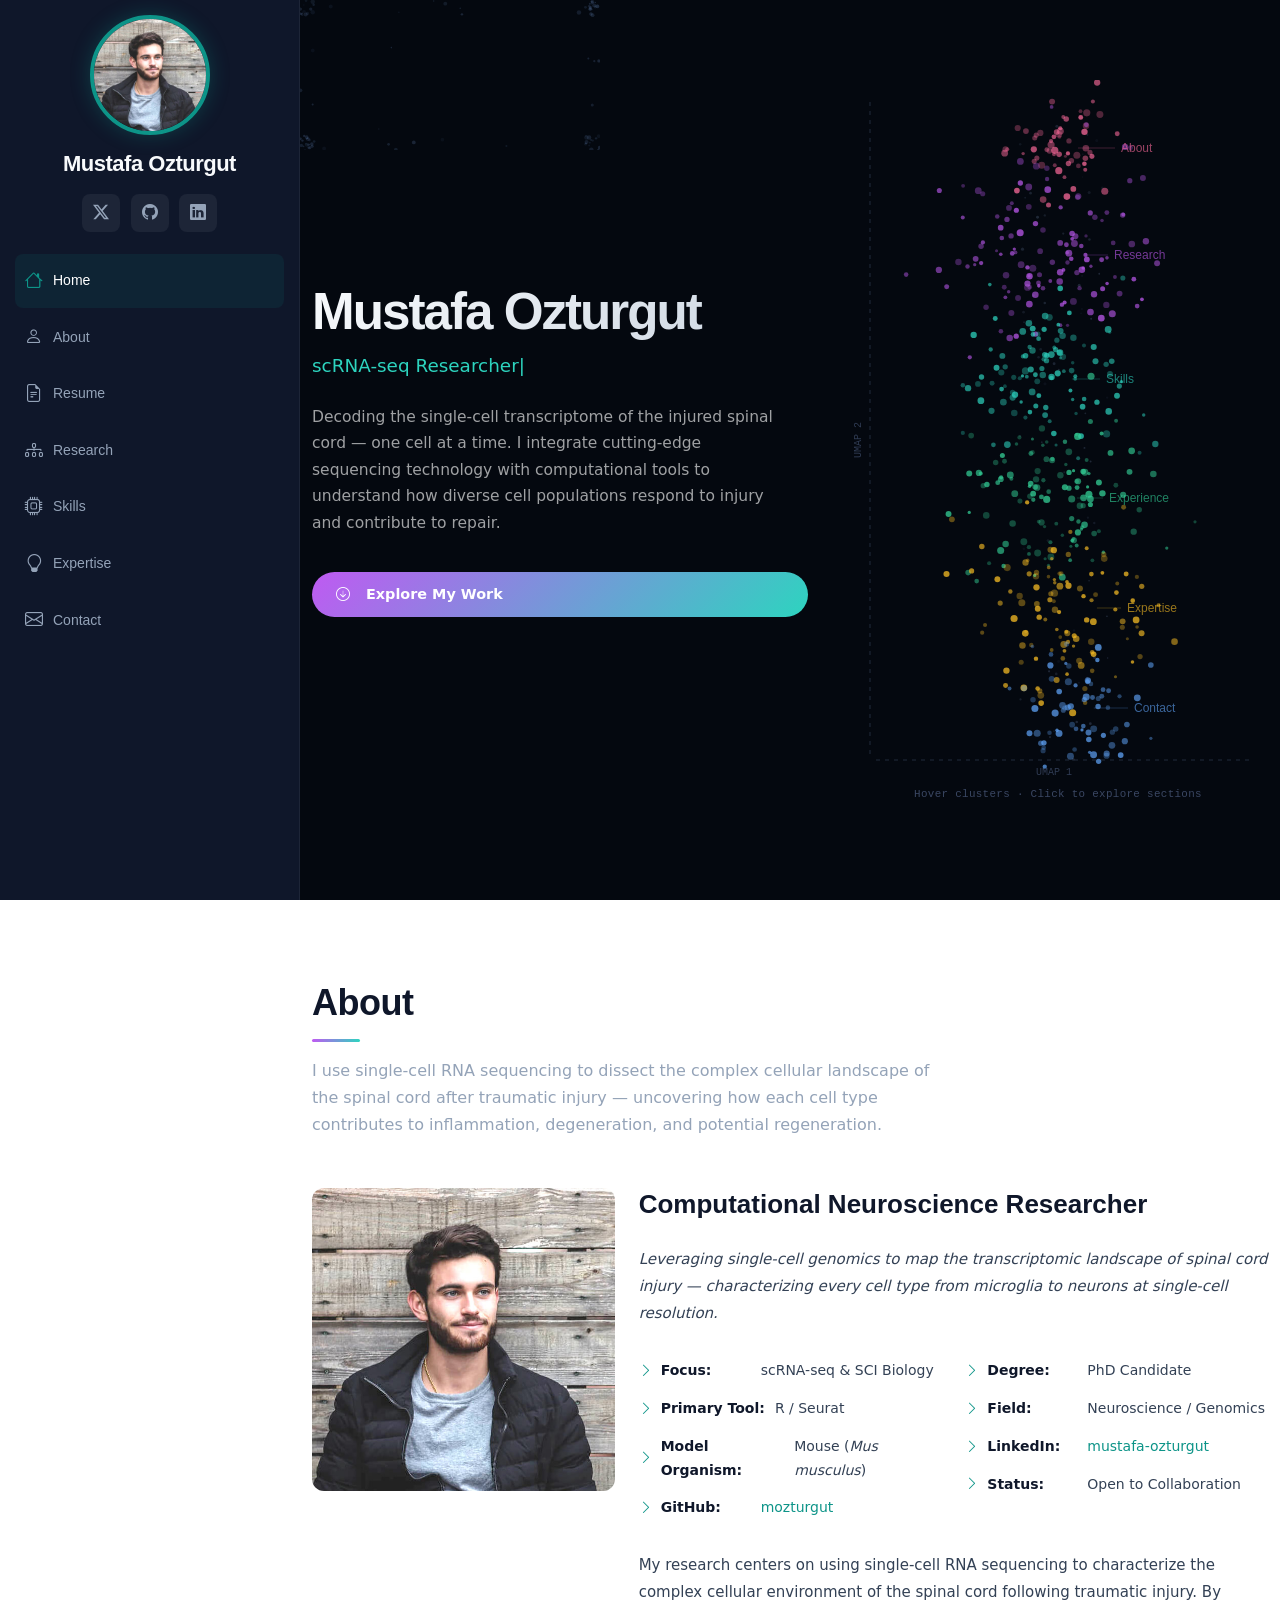
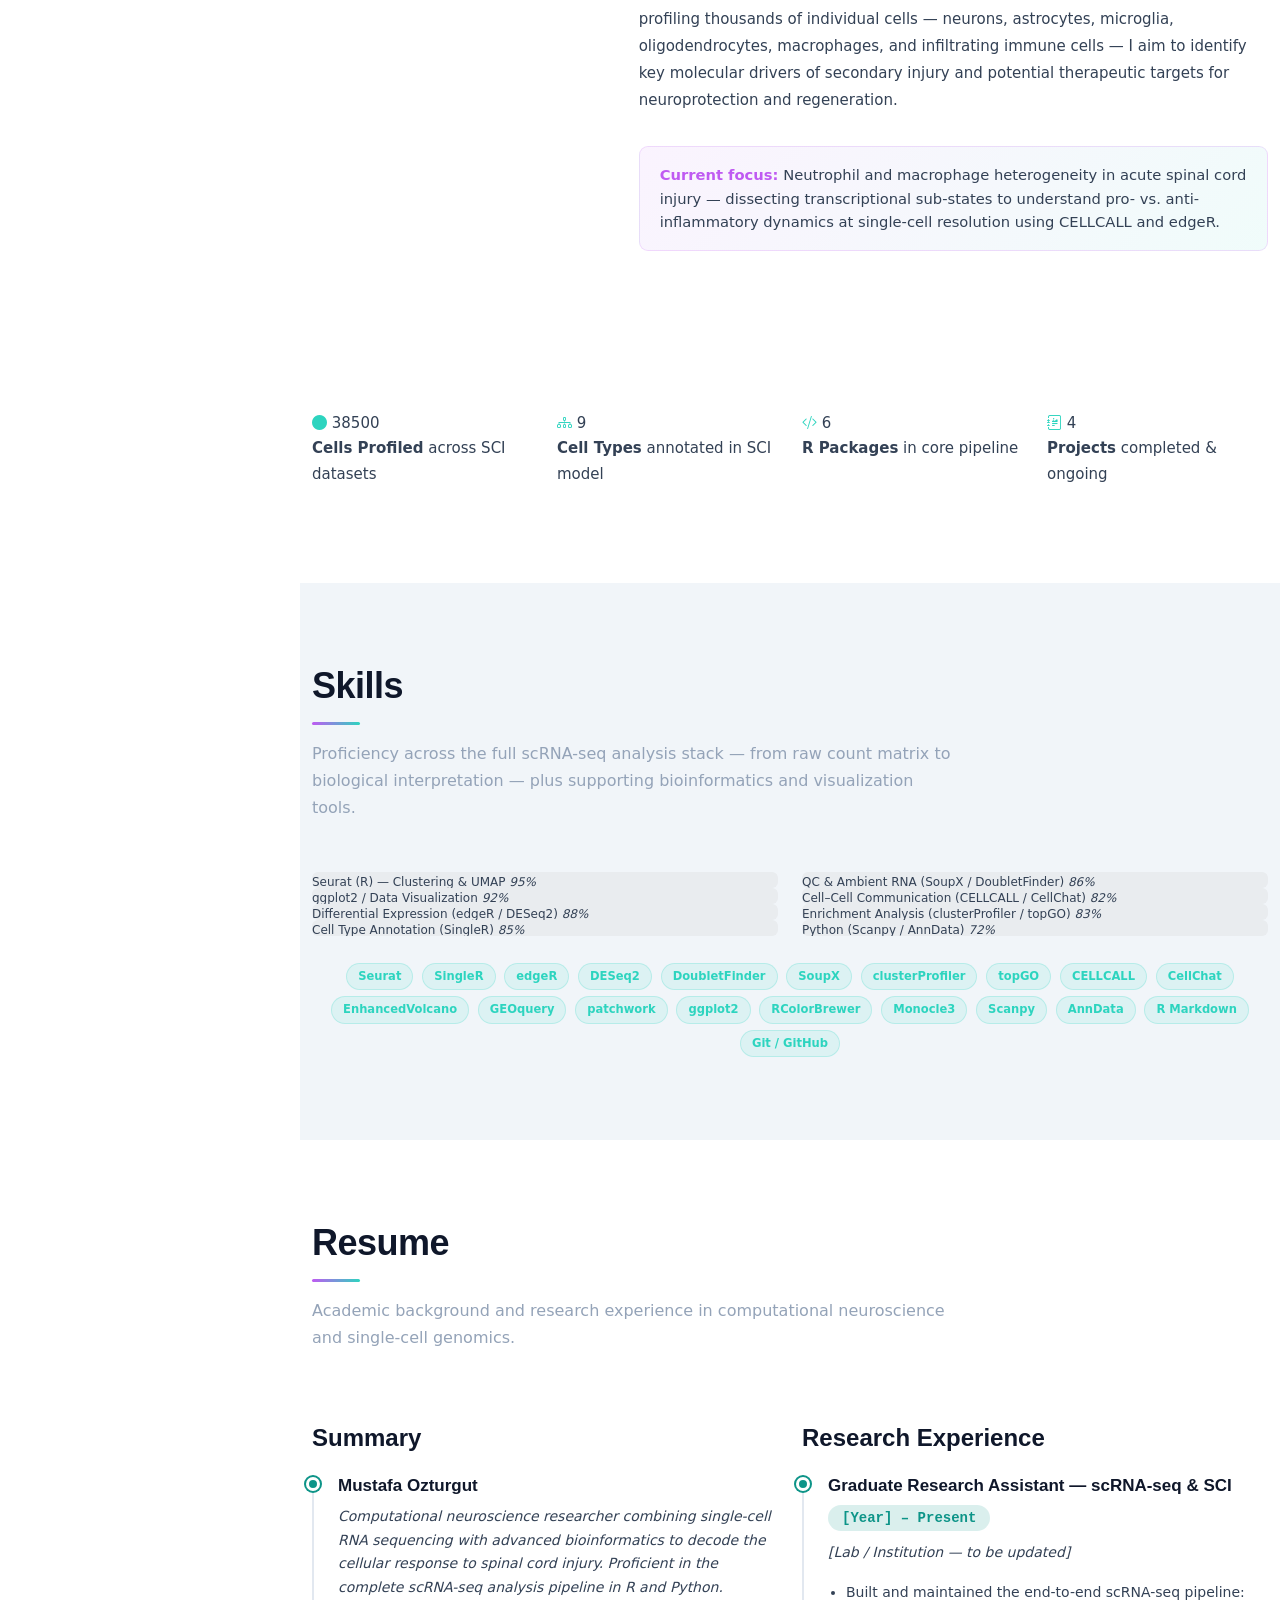
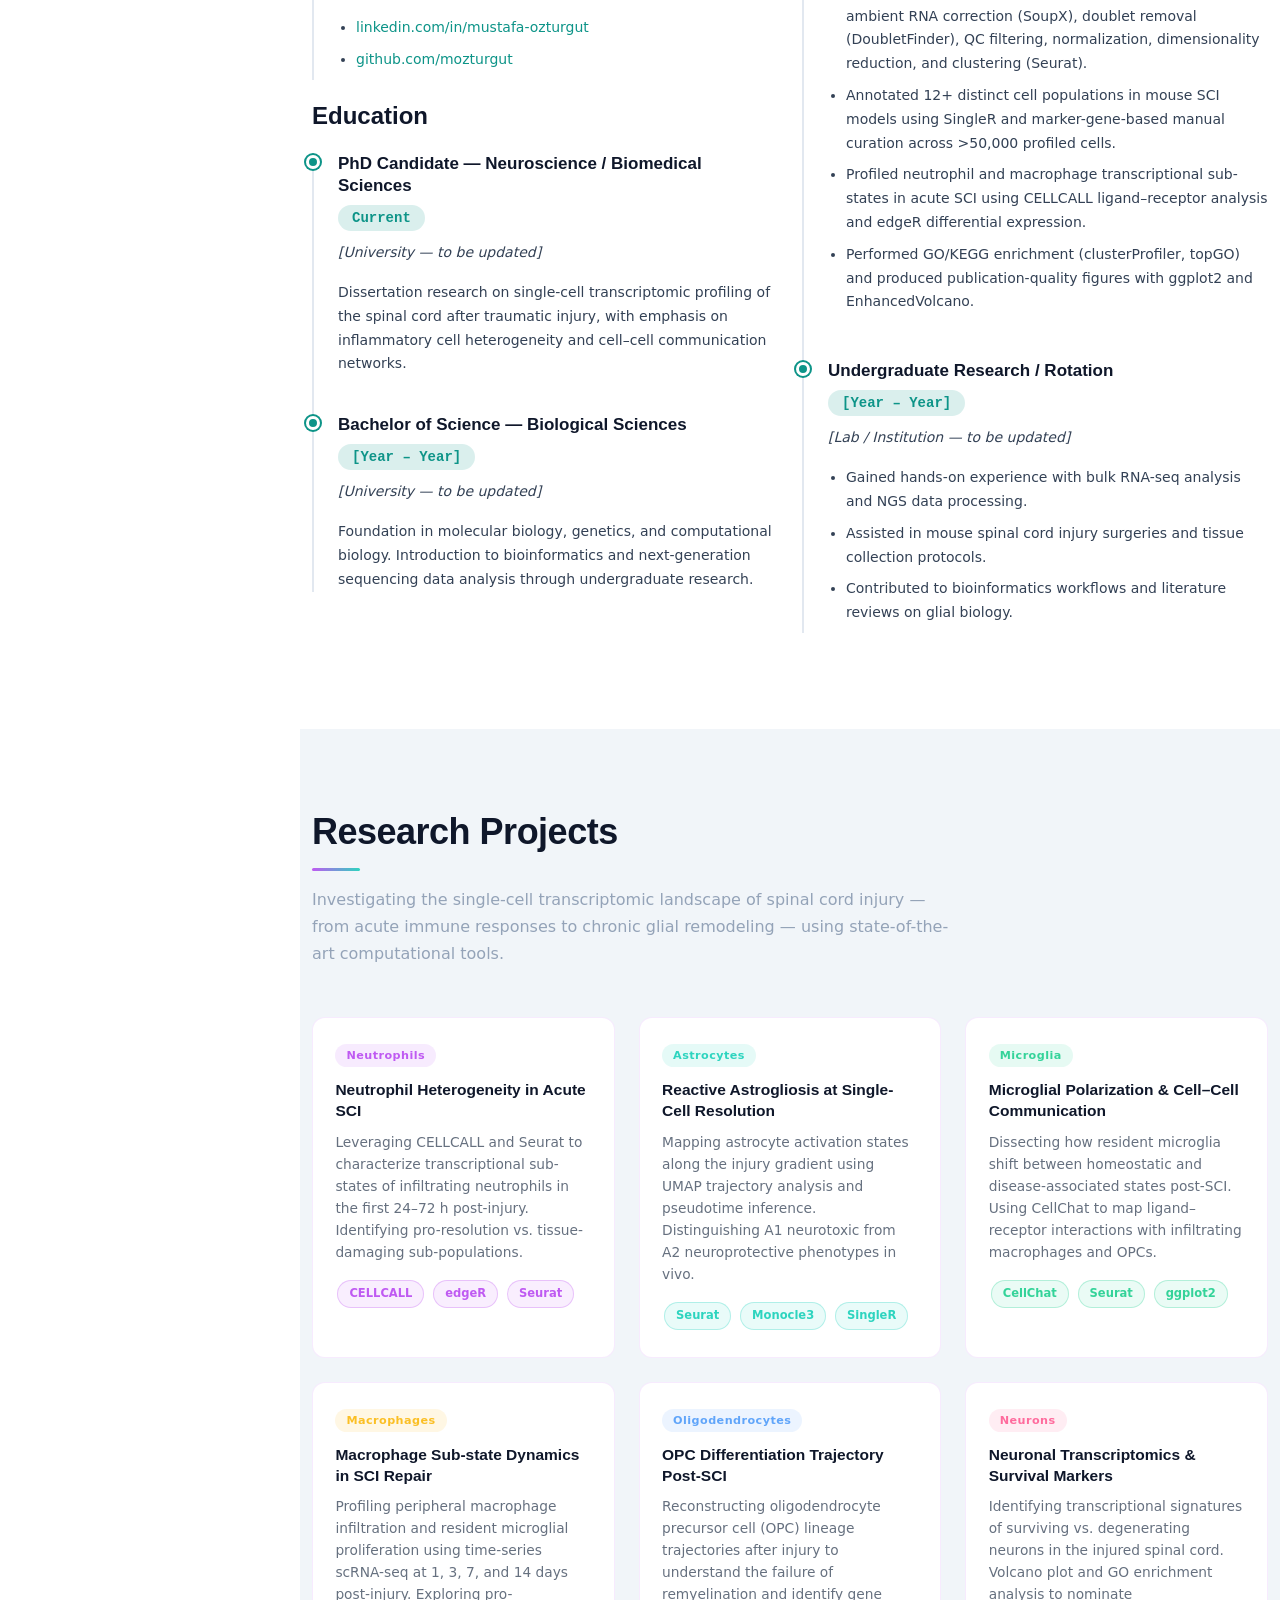
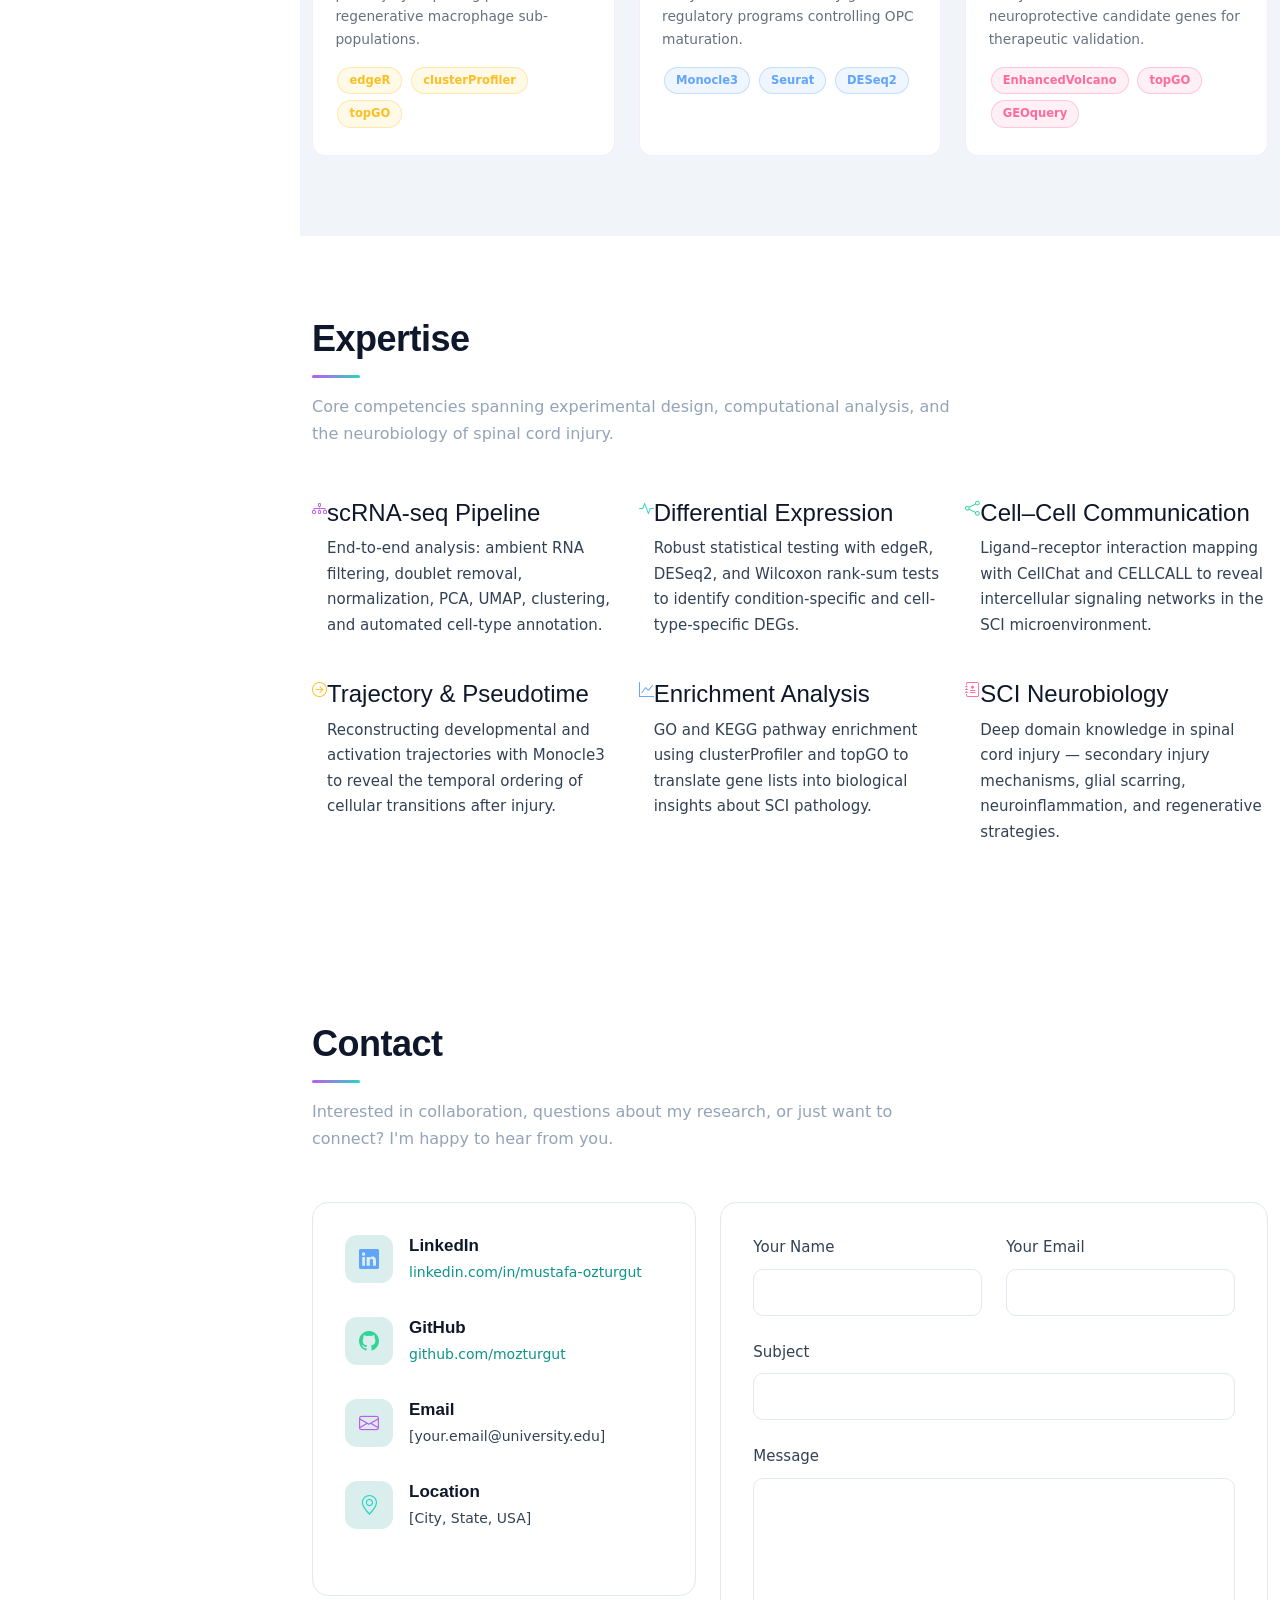
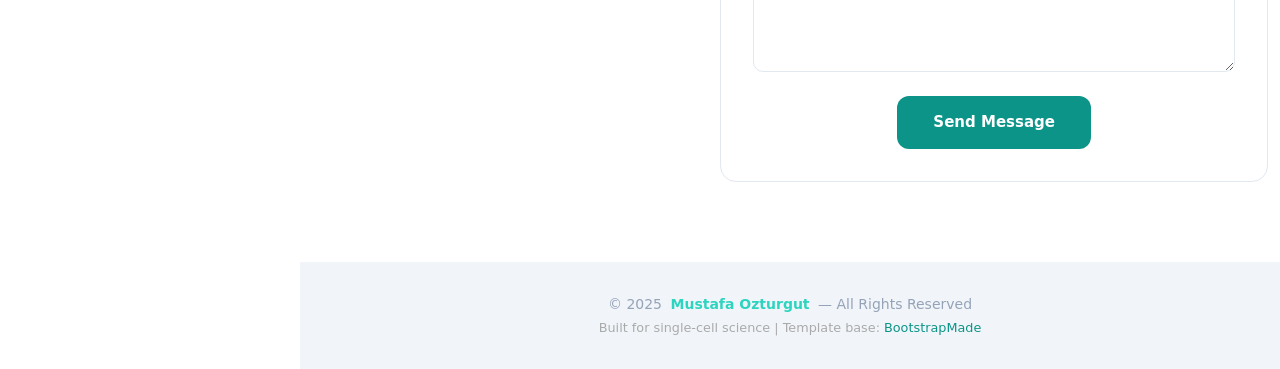
==== commit db1c8f00: "Address code review: add named Unicode constants and Box-Muller comment Agent-Logs-Url: https://gith" ====
--- a/index.html
+++ b/index.html
@@ -1037,6 +1037,12 @@
     'use strict';
 
     /* ------------------------------------------------------------------
+       0. DISPLAY CONSTANTS
+    ------------------------------------------------------------------ */
+    var EN_DASH    = '\u2013'; /* – */
+    var MIDDLE_DOT = '\u00b7'; /* · */
+
+    /* ------------------------------------------------------------------
        1. CLUSTER DEFINITIONS
        Each cluster = one vertebral region of the spinal cord.
        cx/cy are the cluster centroid on the 420×700 canvas.
@@ -1049,37 +1055,37 @@
     var CLUSTERS = [
       {
         id: 'about',     name: 'About',     section: '#about',
-        vertebra: 'C1\u2013C2', cellType: 'Microglia',
+        vertebra: 'C1' + EN_DASH + 'C2', cellType: 'Microglia',
         color: '#FF6B9D',
         cx: 213, cy: 68,  count: 60,  spread: 25
       },
       {
         id: 'research',  name: 'Research',  section: '#research',
-        vertebra: 'C3\u2013C7', cellType: 'Oligodendrocytes',
+        vertebra: 'C3' + EN_DASH + 'C7', cellType: 'Oligodendrocytes',
         color: '#BF5AF2',
         cx: 206, cy: 175, count: 128, spread: 46
       },
       {
         id: 'skills',    name: 'Skills',    section: '#skills',
-        vertebra: 'T1\u2013T6', cellType: 'Astrocytes',
+        vertebra: 'T1' + EN_DASH + 'T6', cellType: 'Astrocytes',
         color: '#2DD4BF',
         cx: 198, cy: 299, count: 110, spread: 38
       },
       {
         id: 'resume',    name: 'Experience', section: '#resume',
-        vertebra: 'T7\u2013T12', cellType: 'Neurons',
+        vertebra: 'T7' + EN_DASH + 'T12', cellType: 'Neurons',
         color: '#34D399',
         cx: 201, cy: 418, count: 122, spread: 41
       },
       {
         id: 'expertise', name: 'Expertise', section: '#expertise',
-        vertebra: 'L1\u2013L3', cellType: 'Macrophages',
+        vertebra: 'L1' + EN_DASH + 'L3', cellType: 'Macrophages',
         color: '#FBBF24',
         cx: 219, cy: 528, count: 110, spread: 44
       },
       {
         id: 'contact',   name: 'Contact',   section: '#contact',
-        vertebra: 'L4\u2013S2', cellType: 'Neutrophils',
+        vertebra: 'L4' + EN_DASH + 'S2', cellType: 'Neutrophils',
         color: '#60A5FA',
         cx: 226, cy: 628, count: 70,  spread: 29
       }
@@ -1104,6 +1110,7 @@
       return (_s >>> 0) / 4294967296;
     }
     function gauss() {
+      /* Box-Muller transform: converts uniform random [0,1] to Gaussian N(0,1) */
       var u = Math.max(rnd(), 1e-9), v = rnd();
       return Math.sqrt(-2 * Math.log(u)) * Math.cos(2 * Math.PI * v);
     }
@@ -1282,7 +1289,7 @@
         if (isH) {
           ctx.font      = '9px monospace';
           ctx.fillStyle = 'rgba(' + clRgb + ',0.65)';
-          ctx.fillText(cl.vertebra + ' \u00b7 ' + cl.cellType, lx, ly + 14);
+          ctx.fillText(cl.vertebra + ' ' + MIDDLE_DOT + ' ' + cl.cellType, lx, ly + 14);
         }
       });
 
@@ -1317,7 +1324,7 @@
         tooltip.querySelector('.tt-name').textContent  = cl.name;
         tooltip.querySelector('.tt-name').style.color  = cl.color;
         tooltip.querySelector('.tt-sub').textContent   =
-          cl.vertebra + ' \u00b7 ' + cl.cellType + ' \u00b7 click to navigate';
+          cl.vertebra + ' ' + MIDDLE_DOT + ' ' + cl.cellType + ' ' + MIDDLE_DOT + ' click to navigate';
         tooltip.style.borderColor = cl.color;
         tooltip.style.display     = 'block';
         tooltip.style.left        = (e.clientX + 14) + 'px';
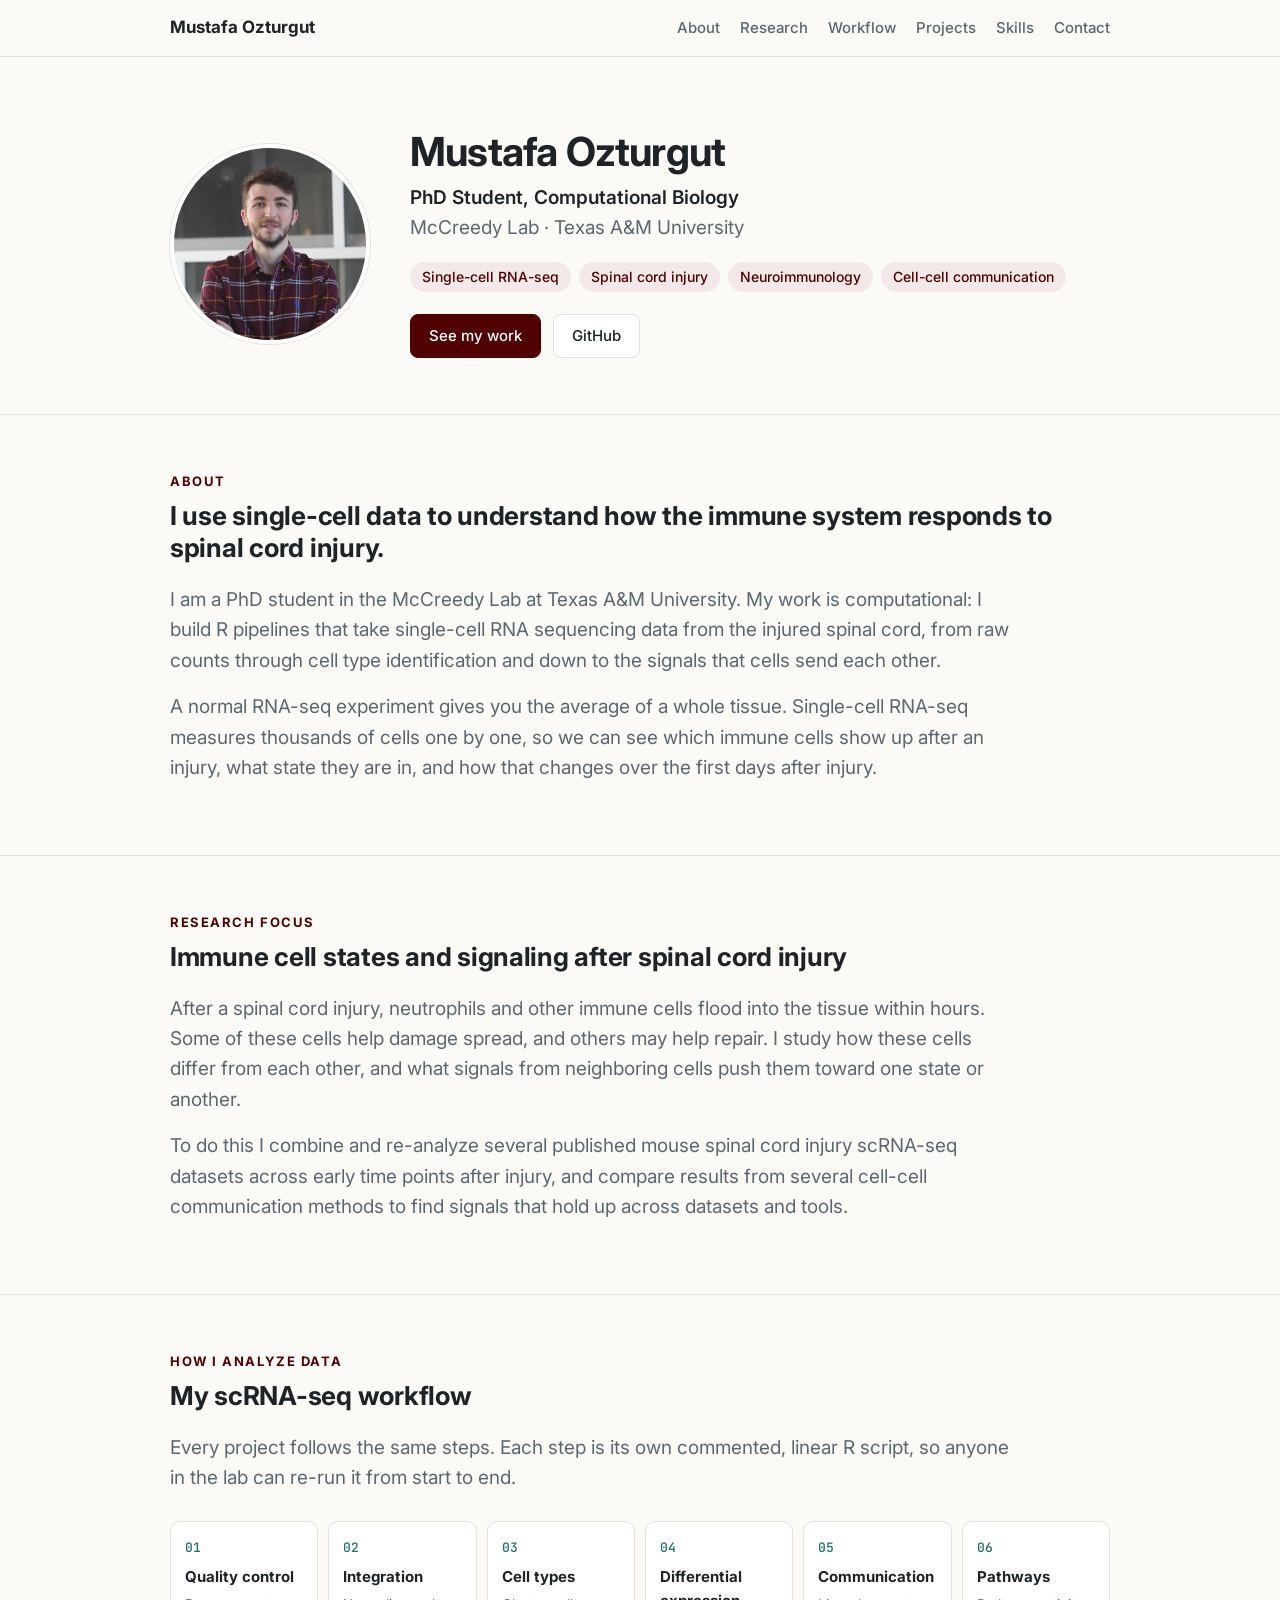
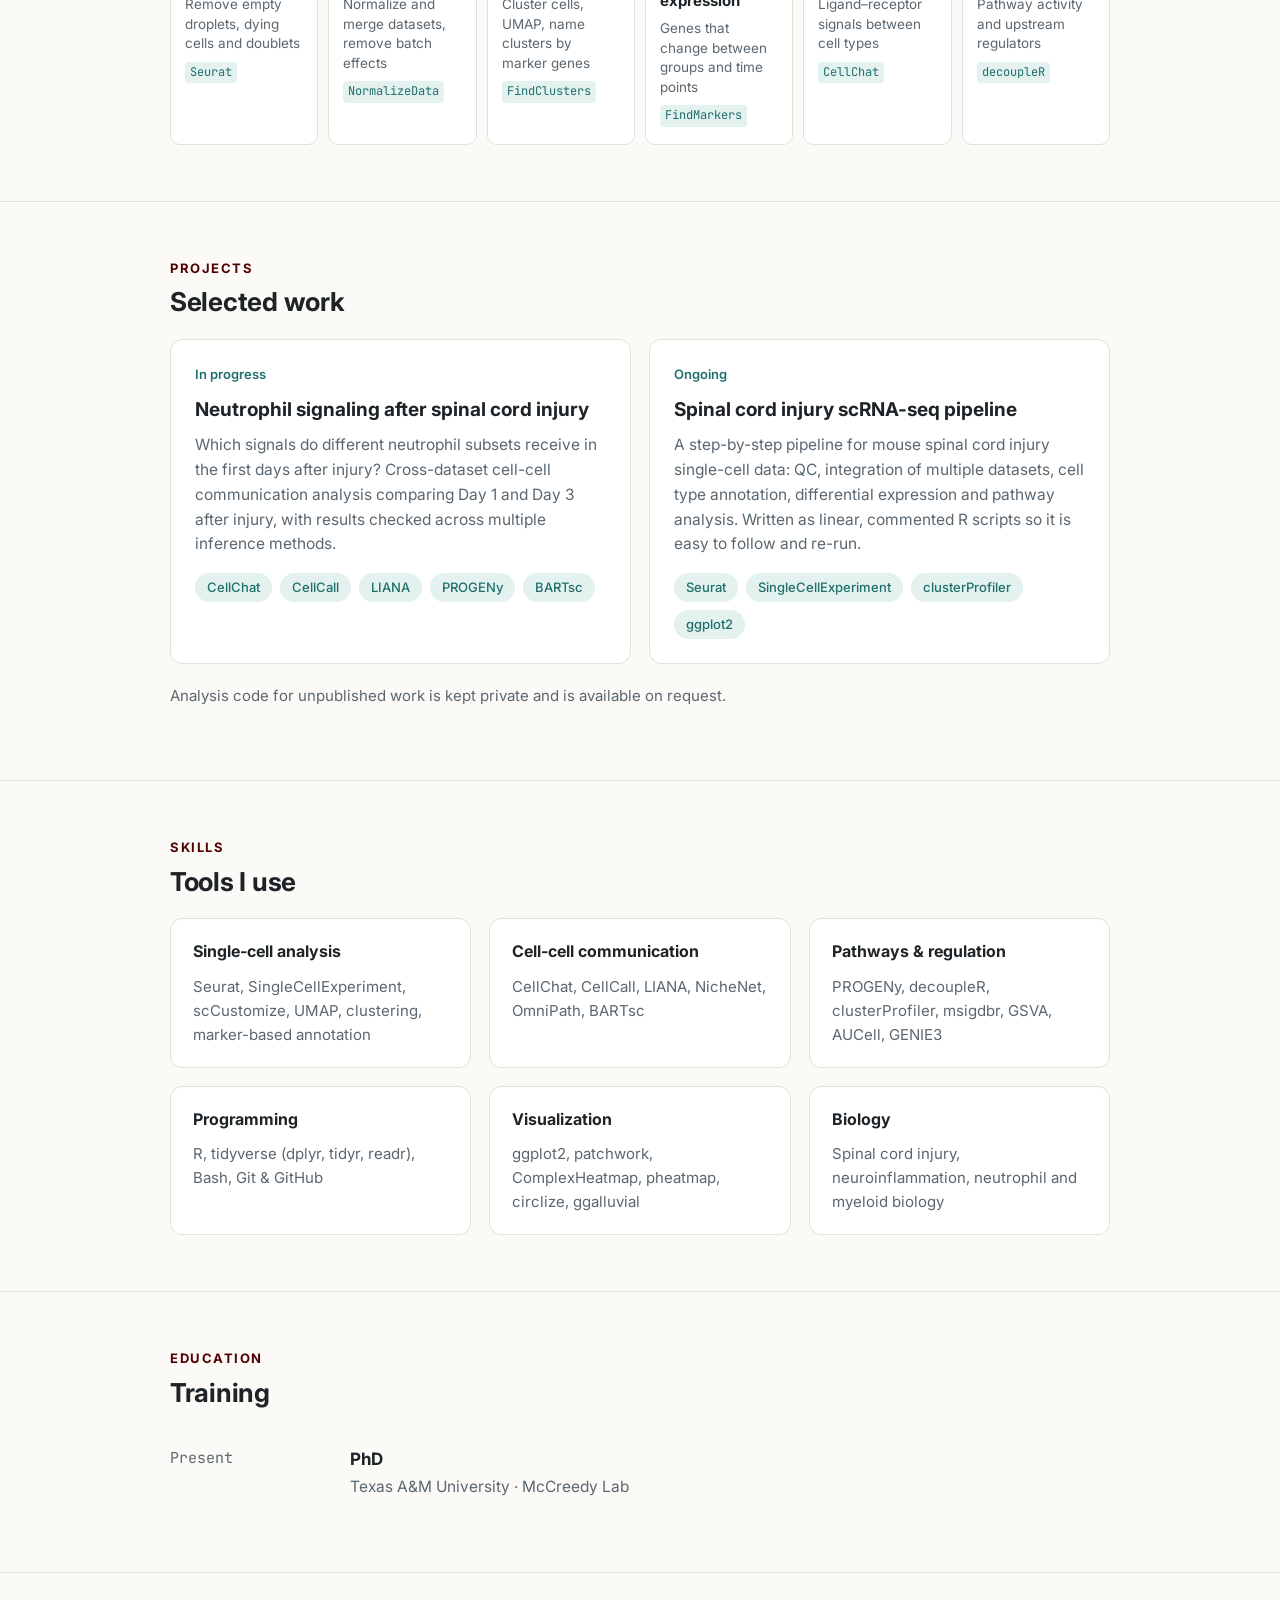
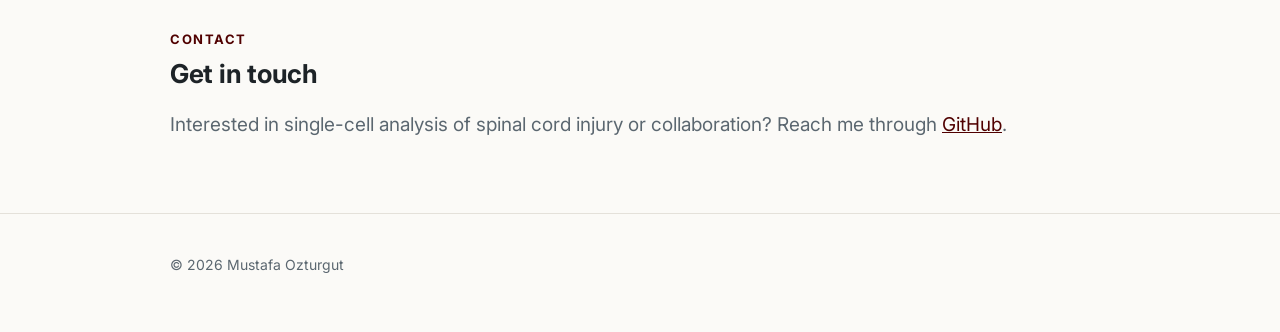
==== commit c25c7df8: "Replace placeholder template with computational biology portfolio - New single-page site (index.html" ====
--- a/index.html
+++ b/index.html
@@ -1,1408 +1,318 @@
 <!DOCTYPE html>
 <html lang="en">
-
 <head>
   <meta charset="utf-8">
-  <meta content="width=device-width, initial-scale=1.0" name="viewport">
-  <title>Mustafa Ozturgut | Computational Neuroscience &amp; scRNA-seq</title>
-  <meta name="description" content="Portfolio of Mustafa Ozturgut – single-cell RNA sequencing researcher specializing in spinal cord injury biology.">
-  <meta name="keywords" content="scRNA-seq, single cell RNA sequencing, spinal cord injury, neuroscience, bioinformatics, Seurat, UMAP">
-
-  <!-- Favicons -->
-  <link href="assets/img/favicon.png" rel="icon">
-  <link href="assets/img/apple-touch-icon.png" rel="apple-touch-icon">
-
-  <!-- Fonts -->
-  <link href="https://fonts.googleapis.com" rel="preconnect">
-  <link href="https://fonts.gstatic.com" rel="preconnect" crossorigin>
-  <link href="https://fonts.googleapis.com/css2?family=Roboto:ital,wght@0,100;0,300;0,400;0,500;0,700;0,900;1,100;1,300;1,400;1,500;1,700;1,900&family=Poppins:ital,wght@0,100;0,200;0,300;0,400;0,500;0,600;0,700;0,800;0,900;1,100;1,200;1,300;1,400;1,500;1,600;1,700;1,800;1,900&family=Raleway:ital,wght@0,100;0,200;0,300;0,400;0,500;0,600;0,700;0,800;0,900;1,100;1,200;1,300;1,400;1,500;1,600;1,700;1,800;1,900&display=swap" rel="stylesheet">
-
-  <!-- Vendor CSS Files -->
-  <link href="assets/vendor/bootstrap/css/bootstrap.min.css" rel="stylesheet">
-  <link href="assets/vendor/bootstrap-icons/bootstrap-icons.css" rel="stylesheet">
-  <link href="assets/vendor/aos/aos.css" rel="stylesheet">
-  <link href="assets/vendor/glightbox/css/glightbox.min.css" rel="stylesheet">
-  <link href="assets/vendor/swiper/swiper-bundle.min.css" rel="stylesheet">
-
-  <!-- Main CSS File -->
-  <link href="assets/css/main.css" rel="stylesheet">
-
-  <!-- Custom portfolio styles -->
+  <meta name="viewport" content="width=device-width, initial-scale=1">
+  <title>Mustafa Ozturgut</title>
+  <meta name="description" content="Mustafa Ozturgut - PhD student in computational biology. Single-cell RNA-seq analysis of the immune response after spinal cord injury, McCreedy Lab, Texas A&M University.">
+  <link rel="icon" href="assets/profile.jpg">
+  <link rel="preconnect" href="https://fonts.googleapis.com">
+  <link rel="preconnect" href="https://fonts.gstatic.com" crossorigin>
+  <link href="https://fonts.googleapis.com/css2?family=Inter:wght@400;500;600;700&family=JetBrains+Mono:wght@400;500&display=swap" rel="stylesheet">
   <style>
-    /* =====================================================================
-       Custom design tokens & overrides for Mustafa Ozturgut's portfolio
-       ===================================================================== */
     :root {
-      --umap-about:        #FF6B9D;
-      --umap-research:     #BF5AF2;
-      --umap-skills:       #2DD4BF;
-      --umap-resume:       #34D399;
-      --umap-expertise:    #FBBF24;
-      --umap-contact:      #60A5FA;
-    }
-
-    /* ── Hero ── */
-    #hero {
-      position: relative;
-      overflow: hidden;
-      background: #04080f !important;
-      min-height: 100vh;
-      display: flex;
-      align-items: center;
-    }
-    /* hide template default bg image */
-    #hero > img { display: none !important; }
-
-    /* hero layout: text left, UMAP right */
-    .hero-inner {
-      display: grid;
-      grid-template-columns: 1fr auto;
-      gap: 2.5rem;
-      align-items: center;
-      width: 100%;
-    }
-    @media (max-width: 900px) {
-      .hero-inner {
-        grid-template-columns: 1fr;
+      --bg: #fbfaf7;
+      --surface: #ffffff;
+      --text: #1d2327;
+      --muted: #5b6770;
+      --line: #e4e1da;
+      --accent: #500000;      /* Texas A&M maroon */
+      --accent-soft: #f4e9e9;
+      --teal: #1f6f6b;
+      --teal-soft: #e3f1ef;
+      --maxw: 980px;
+    }
+    @media (prefers-color-scheme: dark) {
+      :root {
+        --bg: #14171a;
+        --surface: #1b1f23;
+        --text: #e8eaec;
+        --muted: #a1abb3;
+        --line: #2c3238;
+        --accent: #d98c8c;
+        --accent-soft: #2e1f21;
+        --teal: #6cc3bb;
+        --teal-soft: #1a2c2b;
       }
-      #spinal-umap-wrap {
-        display: flex;
-        justify-content: center;
-      }
-    }
-
-    .hero-text h2 {
-      font-size: clamp(2rem, 4vw, 3.2rem);
-      font-weight: 700;
-      color: #fff;
-      line-height: 1.15;
-      margin-bottom: 0.4rem;
-    }
-    .hero-text h2 .name-accent { color: var(--umap-research); }
-    .hero-text .typed-wrap {
-      color: var(--umap-skills);
-      font-size: 1.15rem;
-      min-height: 2rem;
-      margin: 0.5rem 0 1.4rem;
-    }
-    .hero-text p {
-      color: rgba(255, 255, 255, 0.62);
-      font-size: 0.97rem;
-      max-width: 470px;
-      line-height: 1.7;
-      margin-bottom: 2rem;
-    }
-    .hero-cta {
-      display: inline-flex;
-      align-items: center;
-      gap: 8px;
-      background: linear-gradient(135deg, var(--umap-research), var(--umap-skills));
-      color: #fff !important;
-      border: none;
-      padding: 0.65rem 1.5rem;
-      border-radius: 50px;
-      font-size: 0.9rem;
-      font-weight: 600;
-      text-decoration: none;
-      transition: all 0.3s;
-      cursor: pointer;
-    }
-    .hero-cta:hover {
-      transform: translateY(-2px);
-      box-shadow: 0 10px 28px rgba(191, 90, 242, 0.45);
-      color: #fff !important;
-    }
-
-    /* ── Background particle canvas ── */
-    #hero-particles {
-      position: absolute;
-      inset: 0;
-      pointer-events: none;
-      z-index: 0;
-    }
-    .hero-inner { position: relative; z-index: 1; }
-
-    /* ── UMAP canvas container ── */
-    #spinal-umap-wrap { user-select: none; }
-    #spinal-umap {
-      display: block;
-      border-radius: 14px;
-      background: transparent;
-      max-width: 420px;
-      width: 100%;
-      height: auto;
-    }
-    .umap-caption {
-      text-align: center;
-      color: rgba(160, 190, 255, 0.35);
-      font-size: 0.68rem;
-      font-family: monospace;
-      margin-top: 5px;
-      letter-spacing: 0.03em;
-    }
-
-    /* ── Tooltip ── */
-    #umap-tooltip {
-      position: fixed;
-      background: rgba(4, 8, 18, 0.93);
-      border: 1px solid rgba(191, 90, 242, 0.4);
-      border-radius: 9px;
-      padding: 9px 15px;
-      color: #fff;
-      font-size: 0.82rem;
-      pointer-events: none;
-      display: none;
-      z-index: 9999;
-      backdrop-filter: blur(10px);
-      -webkit-backdrop-filter: blur(10px);
-      max-width: 220px;
-    }
-    #umap-tooltip .tt-name { font-weight: 700; }
-    #umap-tooltip .tt-sub  { color: rgba(200, 220, 255, 0.6); font-size: 0.72rem; margin-top: 3px; }
-
-    /* ── Section title underline accent ── */
-    .section-title h2::after {
-      content: '';
-      display: block;
-      width: 48px;
-      height: 3px;
-      background: linear-gradient(90deg, var(--umap-research), var(--umap-skills));
-      margin: 8px auto 0;
-      border-radius: 2px;
-    }
-
-    /* ── Skill bars ── */
-    .progress-bar {
-      background: linear-gradient(90deg, var(--umap-research), var(--umap-skills)) !important;
-    }
-
-    /* ── Tool/technology tag pills ── */
-    .tool-tag {
-      display: inline-block;
-      padding: 3px 11px;
-      border-radius: 20px;
-      font-size: 0.72rem;
-      font-weight: 600;
-      margin: 3px 2px;
-      background: rgba(45, 212, 191, 0.10);
-      color: var(--umap-skills);
-      border: 1px solid rgba(45, 212, 191, 0.22);
-      transition: all 0.2s;
-    }
-    .tool-tag:hover {
-      background: rgba(45, 212, 191, 0.20);
-      transform: translateY(-1px);
-    }
-
-    /* ── Research project cards ── */
-    .research-card {
-      background: var(--surface-color);
-      border-radius: 13px;
-      padding: 1.5rem 1.4rem;
-      height: 100%;
-      border: 1px solid rgba(191, 90, 242, 0.12);
-      transition: all 0.3s;
-      position: relative;
-      overflow: hidden;
-    }
-    .research-card::before {
-      content: '';
-      position: absolute;
-      top: 0; left: 0; right: 0;
-      height: 3px;
-      background: linear-gradient(90deg, var(--cluster-color, #BF5AF2), transparent);
-    }
-    .research-card:hover {
-      transform: translateY(-5px);
-      box-shadow: 0 14px 36px rgba(0, 0, 0, 0.18);
-      border-color: rgba(191, 90, 242, 0.35);
-    }
-    .cell-badge {
-      display: inline-block;
-      padding: 2px 11px;
-      border-radius: 50px;
-      font-size: 0.70rem;
-      font-weight: 700;
-      margin-bottom: 0.8rem;
-      letter-spacing: 0.04em;
-    }
-    .research-card h4 {
-      font-size: 0.97rem;
-      font-weight: 700;
-      margin-bottom: 0.55rem;
-      line-height: 1.35;
-    }
-    .research-card p {
-      font-size: 0.86rem;
+    }
+    * { box-sizing: border-box; }
+    html { scroll-behavior: smooth; }
+    body {
+      margin: 0;
+      background: var(--bg);
+      color: var(--text);
+      font-family: "Inter", system-ui, -apple-system, "Segoe UI", sans-serif;
+      font-size: 17px;
       line-height: 1.6;
-      margin: 0 0 0.9rem;
-      opacity: 0.75;
-    }
-
-    /* ── Highlight info box ── */
-    .highlight-box {
-      background: linear-gradient(135deg, rgba(191,90,242,0.07), rgba(45,212,191,0.07));
-      border: 1px solid rgba(191,90,242,0.18);
-      border-radius: 9px;
-      padding: 1rem 1.25rem;
-      margin-top: 1rem;
-      font-size: 0.92rem;
-      line-height: 1.6;
-    }
-    .highlight-box strong { color: var(--umap-research); }
-
-    /* ── Stats icons ── */
-    .stats-item i { color: var(--umap-skills) !important; }
-
-    /* ── Footer ── */
-    .footer .sitename { color: var(--umap-skills) !important; }
+    }
+    a { color: var(--accent); }
+    .wrap { max-width: var(--maxw); margin: 0 auto; padding: 0 20px; }
+
+    /* ---- top nav ---- */
+    nav {
+      position: sticky; top: 0; z-index: 10;
+      background: color-mix(in srgb, var(--bg) 88%, transparent);
+      backdrop-filter: blur(8px);
+      border-bottom: 1px solid var(--line);
+    }
+    nav .wrap { display: flex; align-items: center; justify-content: space-between; height: 56px; gap: 16px; }
+    nav .name { font-weight: 700; text-decoration: none; color: var(--text); white-space: nowrap; }
+    nav ul { list-style: none; display: flex; gap: 20px; margin: 0; padding: 0; overflow-x: auto; }
+    nav ul a { text-decoration: none; color: var(--muted); font-size: 15px; font-weight: 500; }
+    nav ul a:hover { color: var(--accent); }
+
+    /* ---- hero ---- */
+    .hero { padding: 72px 0 56px; }
+    .hero .wrap { display: grid; grid-template-columns: 200px 1fr; gap: 40px; align-items: center; }
+    .hero img { width: 200px; height: 200px; border-radius: 50%; object-fit: cover; border: 4px solid var(--surface); box-shadow: 0 0 0 1px var(--line); }
+    .hero h1 { font-size: 40px; line-height: 1.15; margin: 0 0 8px; letter-spacing: -0.02em; }
+    .hero .role { font-size: 19px; color: var(--muted); margin: 0 0 18px; }
+    .hero .role strong { color: var(--text); font-weight: 600; }
+    .tags { display: flex; flex-wrap: wrap; gap: 8px; margin: 0; padding: 0; list-style: none; }
+    .tags li { font-size: 14px; padding: 4px 12px; border-radius: 999px; background: var(--accent-soft); color: var(--accent); font-weight: 500; }
+    .links { display: flex; flex-wrap: wrap; gap: 12px; margin-top: 22px; }
+    .btn { display: inline-block; padding: 9px 18px; border-radius: 8px; border: 1px solid var(--line); background: var(--surface); color: var(--text); text-decoration: none; font-weight: 500; font-size: 15px; }
+    .btn.primary { background: var(--accent); border-color: var(--accent); color: #fff; }
+    @media (prefers-color-scheme: dark) { .btn.primary { color: #14171a; } }
+
+    /* ---- sections ---- */
+    section { padding: 56px 0; border-top: 1px solid var(--line); }
+    h2 { font-size: 13px; letter-spacing: 0.12em; text-transform: uppercase; color: var(--accent); margin: 0 0 8px; }
+    h3 { font-size: 26px; line-height: 1.25; margin: 0 0 20px; letter-spacing: -0.01em; }
+    p { margin: 0 0 16px; }
+    .lead { font-size: 19px; color: var(--muted); max-width: 70ch; }
+
+    /* ---- pipeline ---- */
+    .pipeline { display: grid; grid-template-columns: repeat(6, 1fr); gap: 10px; margin-top: 28px; counter-reset: step; }
+    .step { position: relative; background: var(--surface); border: 1px solid var(--line); border-radius: 10px; padding: 16px 14px; }
+    .step::before { counter-increment: step; content: "0" counter(step); display: block; font-family: "JetBrains Mono", monospace; font-size: 13px; color: var(--teal); font-weight: 500; margin-bottom: 6px; }
+    .step b { display: block; font-size: 15px; margin-bottom: 6px; }
+    .step span { display: block; font-size: 13.5px; color: var(--muted); line-height: 1.45; }
+    .step code { font-family: "JetBrains Mono", monospace; font-size: 12px; color: var(--teal); background: var(--teal-soft); padding: 1px 5px; border-radius: 4px; display: inline-block; margin-top: 8px; }
+
+    /* ---- project cards ---- */
+    .cards { display: grid; grid-template-columns: 1fr 1fr; gap: 18px; }
+    .card { background: var(--surface); border: 1px solid var(--line); border-radius: 12px; padding: 24px; }
+    .card h4 { margin: 0 0 8px; font-size: 19px; }
+    .card p { color: var(--muted); font-size: 15.5px; }
+    .card .status { font-size: 13px; font-weight: 600; color: var(--teal); margin-bottom: 10px; display: block; }
+    .card ul.tags li { background: var(--teal-soft); color: var(--teal); font-size: 13px; }
+
+    /* ---- skills ---- */
+    .skills { display: grid; grid-template-columns: repeat(3, 1fr); gap: 18px; }
+    .skills div { background: var(--surface); border: 1px solid var(--line); border-radius: 12px; padding: 20px 22px; }
+    .skills h4 { margin: 0 0 10px; font-size: 16px; }
+    .skills p { font-size: 15px; color: var(--muted); margin: 0; }
+
+    /* ---- timeline ---- */
+    .timeline { list-style: none; margin: 0; padding: 0; }
+    .timeline li { display: grid; grid-template-columns: 160px 1fr; gap: 20px; padding: 16px 0; border-bottom: 1px solid var(--line); }
+    .timeline li:last-child { border-bottom: 0; }
+    .timeline .when { color: var(--muted); font-size: 15px; font-family: "JetBrains Mono", monospace; }
+    .timeline b { display: block; }
+    .timeline span { color: var(--muted); font-size: 15.5px; }
+
+    footer { padding: 40px 0 56px; border-top: 1px solid var(--line); color: var(--muted); font-size: 14px; }
+
+    /* ---- phone layout ---- */
+    @media (max-width: 820px) {
+      .pipeline { grid-template-columns: repeat(2, 1fr); }
+      .cards, .skills { grid-template-columns: 1fr; }
+    }
+    @media (max-width: 640px) {
+      body { font-size: 16px; }
+      nav ul { gap: 14px; }
+      nav .name { display: none; }
+      .hero { padding: 40px 0 36px; }
+      .hero .wrap { grid-template-columns: 1fr; gap: 20px; text-align: left; }
+      .hero img { width: 128px; height: 128px; }
+      .hero h1 { font-size: 32px; }
+      .timeline li { grid-template-columns: 1fr; gap: 2px; }
+      .wrap { padding: 0 16px; }
+    }
   </style>
 </head>
-
-<body class="index-page">
-
-  <!-- Fixed tooltip for UMAP hover -->
-  <div id="umap-tooltip">
-    <div class="tt-name"></div>
-    <div class="tt-sub"></div>
-  </div>
-
-  <!-- ================================================================
-       SIDEBAR / HEADER
-  ================================================================ -->
-  <header id="header" class="header dark-background d-flex flex-column">
-    <i class="header-toggle d-xl-none bi bi-list"></i>
-
-    <div class="profile-img">
-      <img src="assets/img/my-profile-img.jpg" alt="Mustafa Ozturgut" class="img-fluid rounded-circle">
+<body>
+
+  <nav>
+    <div class="wrap">
+      <a class="name" href="#top">Mustafa Ozturgut</a>
+      <ul>
+        <li><a href="#about">About</a></li>
+        <li><a href="#research">Research</a></li>
+        <li><a href="#workflow">Workflow</a></li>
+        <li><a href="#projects">Projects</a></li>
+        <li><a href="#skills">Skills</a></li>
+        <li><a href="#contact">Contact</a></li>
+      </ul>
     </div>
-
-    <a href="index.html" class="logo d-flex align-items-center justify-content-center">
-      <h1 class="sitename">Mustafa Ozturgut</h1>
-    </a>
-
-    <div class="social-links text-center">
-      <a href="https://twitter.com/" class="twitter" title="Twitter/X" target="_blank" rel="noopener noreferrer"><i class="bi bi-twitter-x"></i></a>
-      <a href="https://github.com/mozturgut" class="github" title="GitHub" target="_blank" rel="noopener noreferrer"><i class="bi bi-github"></i></a>
-      <a href="https://www.linkedin.com/in/mustafa-ozturgut/" class="linkedin" title="LinkedIn" target="_blank" rel="noopener noreferrer"><i class="bi bi-linkedin"></i></a>
+  </nav>
+
+  <header class="hero" id="top">
+    <div class="wrap">
+      <img src="assets/profile.jpg" alt="Photo of Mustafa Ozturgut">
+      <div>
+        <h1>Mustafa Ozturgut</h1>
+        <p class="role"><strong>PhD Student, Computational Biology</strong><br>
+          McCreedy Lab &middot; Texas A&amp;M University</p>
+        <ul class="tags">
+          <li>Single-cell RNA-seq</li>
+          <li>Spinal cord injury</li>
+          <li>Neuroimmunology</li>
+          <li>Cell-cell communication</li>
+        </ul>
+        <div class="links">
+          <a class="btn primary" href="#projects">See my work</a>
+          <a class="btn" href="https://github.com/mozturgut">GitHub</a>
+          <!-- To add: LinkedIn / Google Scholar / ORCID / CV buttons, e.g.
+          <a class="btn" href="https://www.linkedin.com/in/YOUR-NAME">LinkedIn</a>
+          <a class="btn" href="assets/Ozturgut_CV.pdf">CV</a> -->
+        </div>
+      </div>
     </div>
-
-    <nav id="navmenu" class="navmenu">
-      <ul>
-        <li><a href="#hero" class="active"><i class="bi bi-house navicon"></i> Home</a></li>
-        <li><a href="#about"><i class="bi bi-person navicon"></i> About</a></li>
-        <li><a href="#resume"><i class="bi bi-file-earmark-text navicon"></i> Resume</a></li>
-        <li><a href="#research"><i class="bi bi-diagram-3 navicon"></i> Research</a></li>
-        <li><a href="#skills"><i class="bi bi-cpu navicon"></i> Skills</a></li>
-        <li><a href="#expertise"><i class="bi bi-lightbulb navicon"></i> Expertise</a></li>
-        <li><a href="#contact"><i class="bi bi-envelope navicon"></i> Contact</a></li>
-      </ul>
-    </nav>
   </header>
 
-  <main class="main">
-
-    <!-- ================================================================
-         HERO — Interactive Spinal Cord UMAP
-    ================================================================ -->
-    <section id="hero" class="hero section dark-background">
-
-      <!-- Ambient background particles -->
-      <canvas id="hero-particles"></canvas>
-
-      <!-- placeholder image hidden via CSS -->
-      <img src="assets/img/hero-bg.jpg" alt="" data-aos="fade-in">
-
-      <div class="container" data-aos="fade-up" data-aos-delay="50">
-        <div class="hero-inner">
-
-          <!-- Left: text -->
-          <div class="hero-text">
-            <h2>Mustafa <span class="name-accent">Ozturgut</span></h2>
-            <div class="typed-wrap">
-              <span class="typed" data-typed-items="scRNA-seq Researcher,Computational Neuroscientist,Spinal Cord Injury Biologist,Bioinformatics Developer"></span>
-            </div>
-            <p>
-              Decoding the single-cell transcriptome of the injured spinal cord —
-              one cell at a time. I integrate cutting-edge sequencing technology
-              with computational tools to understand how diverse cell populations
-              respond to injury and contribute to repair.
-            </p>
-            <a href="#about" class="hero-cta">
-              <i class="bi bi-arrow-down-circle"></i> Explore My Work
-            </a>
-          </div>
-
-          <!-- Right: Spinal Cord UMAP Canvas -->
-          <div id="spinal-umap-wrap">
-            <canvas id="spinal-umap" width="420" height="700"></canvas>
-            <p class="umap-caption">Hover clusters · Click to explore sections</p>
-          </div>
-
+  <main>
+
+    <section id="about">
+      <div class="wrap">
+        <h2>About</h2>
+        <h3>I use single-cell data to understand how the immune system responds to spinal cord injury.</h3>
+        <p class="lead">I am a PhD student in the McCreedy Lab at Texas A&amp;M University.
+          My work is computational: I build R pipelines that take single-cell RNA sequencing data
+          from the injured spinal cord, from raw counts through cell type identification and
+          down to the signals that cells send each other.</p>
+        <p class="lead">A normal RNA-seq experiment gives you the average of a whole tissue.
+          Single-cell RNA-seq measures thousands of cells one by one, so we can see which immune
+          cells show up after an injury, what state they are in, and how that changes over the
+          first days after injury.</p>
+      </div>
+    </section>
+
+    <section id="research">
+      <div class="wrap">
+        <h2>Research focus</h2>
+        <h3>Immune cell states and signaling after spinal cord injury</h3>
+        <p class="lead">After a spinal cord injury, neutrophils and other immune cells flood into
+          the tissue within hours. Some of these cells help damage spread, and others may help
+          repair. I study how these cells differ from each other, and what signals from
+          neighboring cells push them toward one state or another.</p>
+        <p class="lead">To do this I combine and re-analyze several published mouse
+          spinal cord injury scRNA-seq datasets across early time points after injury, and
+          compare results from several cell-cell communication methods to find signals that
+          hold up across datasets and tools.</p>
+      </div>
+    </section>
+
+    <section id="workflow">
+      <div class="wrap">
+        <h2>How I analyze data</h2>
+        <h3>My scRNA-seq workflow</h3>
+        <p class="lead">Every project follows the same steps. Each step is its own
+          commented, linear R script, so anyone in the lab can re-run it from start to end.</p>
+        <div class="pipeline">
+          <div class="step"><b>Quality control</b><span>Remove empty droplets, dying cells and doublets</span><code>Seurat</code></div>
+          <div class="step"><b>Integration</b><span>Normalize and merge datasets, remove batch effects</span><code>NormalizeData</code></div>
+          <div class="step"><b>Cell types</b><span>Cluster cells, UMAP, name clusters by marker genes</span><code>FindClusters</code></div>
+          <div class="step"><b>Differential expression</b><span>Genes that change between groups and time points</span><code>FindMarkers</code></div>
+          <div class="step"><b>Communication</b><span>Ligand&ndash;receptor signals between cell types</span><code>CellChat</code></div>
+          <div class="step"><b>Pathways</b><span>Pathway activity and upstream regulators</span><code>decoupleR</code></div>
         </div>
       </div>
-    </section><!-- /Hero -->
-
-    <!-- ================================================================
-         ABOUT
-    ================================================================ -->
-    <section id="about" class="about section">
-
-      <div class="container section-title" data-aos="fade-up">
-        <h2>About</h2>
-        <p>
-          I use single-cell RNA sequencing to dissect the complex cellular landscape
-          of the spinal cord after traumatic injury — uncovering how each cell type
-          contributes to inflammation, degeneration, and potential regeneration.
-        </p>
-      </div>
-
-      <div class="container" data-aos="fade-up" data-aos-delay="100">
-        <div class="row gy-4 justify-content-center">
-          <div class="col-lg-4">
-            <img src="assets/img/my-profile-img.jpg" class="img-fluid" alt="Mustafa Ozturgut"
-                 style="border-radius: 12px;">
-          </div>
-          <div class="col-lg-8 content">
-            <h2>Computational Neuroscience Researcher</h2>
-            <p class="fst-italic py-3">
-              Leveraging single-cell genomics to map the transcriptomic landscape of spinal cord
-              injury — characterizing every cell type from microglia to neurons at single-cell resolution.
-            </p>
-            <div class="row">
-              <div class="col-lg-6">
-                <ul>
-                  <li><i class="bi bi-chevron-right"></i> <strong>Focus:</strong> <span>scRNA-seq &amp; SCI Biology</span></li>
-                  <li><i class="bi bi-chevron-right"></i> <strong>Primary Tool:</strong> <span>R / Seurat</span></li>
-                  <li><i class="bi bi-chevron-right"></i> <strong>Model Organism:</strong> <span>Mouse (<em>Mus musculus</em>)</span></li>
-                  <li><i class="bi bi-chevron-right"></i>
-                    <strong>GitHub:</strong>
-                    <span><a href="https://github.com/mozturgut" target="_blank" rel="noopener noreferrer">mozturgut</a></span>
-                  </li>
-                </ul>
-              </div>
-              <div class="col-lg-6">
-                <ul>
-                  <li><i class="bi bi-chevron-right"></i> <strong>Degree:</strong> <span>PhD Candidate</span></li>
-                  <li><i class="bi bi-chevron-right"></i> <strong>Field:</strong> <span>Neuroscience / Genomics</span></li>
-                  <li><i class="bi bi-chevron-right"></i>
-                    <strong>LinkedIn:</strong>
-                    <span><a href="https://www.linkedin.com/in/mustafa-ozturgut/" target="_blank" rel="noopener noreferrer">mustafa-ozturgut</a></span>
-                  </li>
-                  <li><i class="bi bi-chevron-right"></i> <strong>Status:</strong> <span>Open to Collaboration</span></li>
-                </ul>
-              </div>
-            </div>
-            <p class="py-3">
-              My research centers on using single-cell RNA sequencing to characterize the complex
-              cellular environment of the spinal cord following traumatic injury. By profiling
-              thousands of individual cells — neurons, astrocytes, microglia, oligodendrocytes,
-              macrophages, and infiltrating immune cells — I aim to identify key molecular drivers
-              of secondary injury and potential therapeutic targets for neuroprotection and regeneration.
-            </p>
-            <div class="highlight-box">
-              <strong>Current focus:</strong> Neutrophil and macrophage heterogeneity in acute spinal
-              cord injury — dissecting transcriptional sub-states to understand pro- vs. anti-inflammatory
-              dynamics at single-cell resolution using CELLCALL and edgeR.
-            </div>
+    </section>
+
+    <section id="projects">
+      <div class="wrap">
+        <h2>Projects</h2>
+        <h3>Selected work</h3>
+        <div class="cards">
+          <div class="card">
+            <span class="status">In progress</span>
+            <h4>Neutrophil signaling after spinal cord injury</h4>
+            <p>Which signals do different neutrophil subsets receive in the first days after injury?
+              Cross-dataset cell-cell communication analysis comparing Day 1 and Day 3 after injury,
+              with results checked across multiple inference methods.</p>
+            <ul class="tags"><li>CellChat</li><li>CellCall</li><li>LIANA</li><li>PROGENy</li><li>BARTsc</li></ul>
+          </div>
+          <div class="card">
+            <span class="status">Ongoing</span>
+            <h4>Spinal cord injury scRNA-seq pipeline</h4>
+            <p>A step-by-step pipeline for mouse spinal cord injury single-cell data: QC, integration of
+              multiple datasets, cell type annotation, differential expression and pathway analysis.
+              Written as linear, commented R scripts so it is easy to follow and re-run.</p>
+            <ul class="tags"><li>Seurat</li><li>SingleCellExperiment</li><li>clusterProfiler</li><li>ggplot2</li></ul>
           </div>
         </div>
-      </div>
-
-    </section><!-- /About -->
-
-    <!-- ================================================================
-         STATS
-    ================================================================ -->
-    <section id="stats" class="stats section">
-      <div class="container" data-aos="fade-up" data-aos-delay="100">
-        <div class="row gy-4">
-
-          <div class="col-lg-3 col-md-6">
-            <div class="stats-item">
-              <i class="bi bi-circle-fill" style="color: var(--umap-research)"></i>
-              <span data-purecounter-start="0" data-purecounter-end="50000"
-                    data-purecounter-duration="1" class="purecounter"></span>
-              <p><strong>Cells Profiled</strong> <span>across SCI datasets</span></p>
-            </div>
-          </div>
-
-          <div class="col-lg-3 col-md-6">
-            <div class="stats-item">
-              <i class="bi bi-diagram-3" style="color: var(--umap-skills)"></i>
-              <span data-purecounter-start="0" data-purecounter-end="12"
-                    data-purecounter-duration="1" class="purecounter"></span>
-              <p><strong>Cell Types</strong> <span>annotated in SCI model</span></p>
-            </div>
-          </div>
-
-          <div class="col-lg-3 col-md-6">
-            <div class="stats-item">
-              <i class="bi bi-code-slash" style="color: var(--umap-resume)"></i>
-              <span data-purecounter-start="0" data-purecounter-end="8"
-                    data-purecounter-duration="1" class="purecounter"></span>
-              <p><strong>R Packages</strong> <span>in core pipeline</span></p>
-            </div>
-          </div>
-
-          <div class="col-lg-3 col-md-6">
-            <div class="stats-item">
-              <i class="bi bi-journal-richtext" style="color: var(--umap-expertise)"></i>
-              <span data-purecounter-start="0" data-purecounter-end="5"
-                    data-purecounter-duration="1" class="purecounter"></span>
-              <p><strong>Projects</strong> <span>completed &amp; ongoing</span></p>
-            </div>
-          </div>
-
+        <p style="margin-top:20px;color:var(--muted);font-size:15px">Analysis code for unpublished work is kept private and is available on request.</p>
+      </div>
+    </section>
+
+    <section id="skills">
+      <div class="wrap">
+        <h2>Skills</h2>
+        <h3>Tools I use</h3>
+        <div class="skills">
+          <div>
+            <h4>Single-cell analysis</h4>
+            <p>Seurat, SingleCellExperiment, scCustomize, UMAP, clustering, marker-based annotation</p>
+          </div>
+          <div>
+            <h4>Cell-cell communication</h4>
+            <p>CellChat, CellCall, LIANA, NicheNet, OmniPath, BARTsc</p>
+          </div>
+          <div>
+            <h4>Pathways &amp; regulation</h4>
+            <p>PROGENy, decoupleR, clusterProfiler, msigdbr, GSVA, AUCell, GENIE3</p>
+          </div>
+          <div>
+            <h4>Programming</h4>
+            <p>R, tidyverse (dplyr, tidyr, readr), Bash, Git &amp; GitHub</p>
+          </div>
+          <div>
+            <h4>Visualization</h4>
+            <p>ggplot2, patchwork, ComplexHeatmap, pheatmap, circlize, ggalluvial</p>
+          </div>
+          <div>
+            <h4>Biology</h4>
+            <p>Spinal cord injury, neuroinflammation, neutrophil and myeloid biology</p>
+          </div>
         </div>
       </div>
-    </section><!-- /Stats -->
-
-    <!-- ================================================================
-         SKILLS
-    ================================================================ -->
-    <section id="skills" class="skills section light-background">
-
-      <div class="container section-title" data-aos="fade-up">
-        <h2>Skills</h2>
-        <p>
-          Proficiency across the full scRNA-seq analysis stack — from raw count matrix
-          to biological interpretation — plus supporting bioinformatics and visualization tools.
-        </p>
-      </div>
-
-      <div class="container" data-aos="fade-up" data-aos-delay="100">
-        <div class="row skills-content skills-animation">
-
-          <div class="col-lg-6">
-            <div class="progress">
-              <span class="skill"><span>Seurat (R) — Clustering &amp; UMAP</span> <i class="val">95%</i></span>
-              <div class="progress-bar-wrap">
-                <div class="progress-bar" role="progressbar" aria-valuenow="95" aria-valuemin="0" aria-valuemax="100"></div>
-              </div>
-            </div>
-            <div class="progress">
-              <span class="skill"><span>ggplot2 / Data Visualization</span> <i class="val">92%</i></span>
-              <div class="progress-bar-wrap">
-                <div class="progress-bar" role="progressbar" aria-valuenow="92" aria-valuemin="0" aria-valuemax="100"></div>
-              </div>
-            </div>
-            <div class="progress">
-              <span class="skill"><span>Differential Expression (edgeR / DESeq2)</span> <i class="val">88%</i></span>
-              <div class="progress-bar-wrap">
-                <div class="progress-bar" role="progressbar" aria-valuenow="88" aria-valuemin="0" aria-valuemax="100"></div>
-              </div>
-            </div>
-            <div class="progress">
-              <span class="skill"><span>Cell Type Annotation (SingleR)</span> <i class="val">85%</i></span>
-              <div class="progress-bar-wrap">
-                <div class="progress-bar" role="progressbar" aria-valuenow="85" aria-valuemin="0" aria-valuemax="100"></div>
-              </div>
-            </div>
-          </div>
-
-          <div class="col-lg-6">
-            <div class="progress">
-              <span class="skill"><span>QC &amp; Ambient RNA (SoupX / DoubletFinder)</span> <i class="val">86%</i></span>
-              <div class="progress-bar-wrap">
-                <div class="progress-bar" role="progressbar" aria-valuenow="86" aria-valuemin="0" aria-valuemax="100"></div>
-              </div>
-            </div>
-            <div class="progress">
-              <span class="skill"><span>Cell–Cell Communication (CELLCALL / CellChat)</span> <i class="val">82%</i></span>
-              <div class="progress-bar-wrap">
-                <div class="progress-bar" role="progressbar" aria-valuenow="82" aria-valuemin="0" aria-valuemax="100"></div>
-              </div>
-            </div>
-            <div class="progress">
-              <span class="skill"><span>Enrichment Analysis (clusterProfiler / topGO)</span> <i class="val">83%</i></span>
-              <div class="progress-bar-wrap">
-                <div class="progress-bar" role="progressbar" aria-valuenow="83" aria-valuemin="0" aria-valuemax="100"></div>
-              </div>
-            </div>
-            <div class="progress">
-              <span class="skill"><span>Python (Scanpy / AnnData)</span> <i class="val">72%</i></span>
-              <div class="progress-bar-wrap">
-                <div class="progress-bar" role="progressbar" aria-valuenow="72" aria-valuemin="0" aria-valuemax="100"></div>
-              </div>
-            </div>
-          </div>
-
-        </div>
-
-        <!-- Technology tag cloud -->
-        <div class="text-center mt-4" data-aos="fade-up" data-aos-delay="150">
-          <span class="tool-tag">Seurat</span>
-          <span class="tool-tag">SingleR</span>
-          <span class="tool-tag">edgeR</span>
-          <span class="tool-tag">DESeq2</span>
-          <span class="tool-tag">DoubletFinder</span>
-          <span class="tool-tag">SoupX</span>
-          <span class="tool-tag">clusterProfiler</span>
-          <span class="tool-tag">topGO</span>
-          <span class="tool-tag">CELLCALL</span>
-          <span class="tool-tag">CellChat</span>
-          <span class="tool-tag">EnhancedVolcano</span>
-          <span class="tool-tag">GEOquery</span>
-          <span class="tool-tag">patchwork</span>
-          <span class="tool-tag">ggplot2</span>
-          <span class="tool-tag">RColorBrewer</span>
-          <span class="tool-tag">Monocle3</span>
-          <span class="tool-tag">Scanpy</span>
-          <span class="tool-tag">AnnData</span>
-          <span class="tool-tag">R Markdown</span>
-          <span class="tool-tag">Git / GitHub</span>
-        </div>
-      </div>
-
-    </section><!-- /Skills -->
-
-    <!-- ================================================================
-         RESUME
-    ================================================================ -->
-    <section id="resume" class="resume section">
-
-      <div class="container section-title" data-aos="fade-up">
-        <h2>Resume</h2>
-        <p>
-          Academic background and research experience in computational neuroscience
-          and single-cell genomics.
-        </p>
-      </div>
-
-      <div class="container">
-        <div class="row">
-
-          <div class="col-lg-6" data-aos="fade-up" data-aos-delay="100">
-            <h3 class="resume-title">Summary</h3>
-            <div class="resume-item pb-0">
-              <h4>Mustafa Ozturgut</h4>
-              <p>
-                <em>Computational neuroscience researcher combining single-cell RNA sequencing
-                with advanced bioinformatics to decode the cellular response to spinal cord injury.
-                Proficient in the complete scRNA-seq analysis pipeline in R and Python.</em>
-              </p>
-              <ul>
-                <li>
-                  <a href="https://www.linkedin.com/in/mustafa-ozturgut/" target="_blank" rel="noopener noreferrer">
-                    linkedin.com/in/mustafa-ozturgut
-                  </a>
-                </li>
-                <li>
-                  <a href="https://github.com/mozturgut" target="_blank" rel="noopener noreferrer">
-                    github.com/mozturgut
-                  </a>
-                </li>
-              </ul>
-            </div>
-
-            <h3 class="resume-title">Education</h3>
-            <div class="resume-item">
-              <h4>PhD Candidate — Neuroscience / Biomedical Sciences</h4>
-              <h5>Current</h5>
-              <p><em>[University — to be updated]</em></p>
-              <p>
-                Dissertation research on single-cell transcriptomic profiling of the spinal cord
-                after traumatic injury, with emphasis on inflammatory cell heterogeneity and
-                cell–cell communication networks.
-              </p>
-            </div>
-
-            <div class="resume-item">
-              <h4>Bachelor of Science — Biological Sciences</h4>
-              <h5>[Year – Year]</h5>
-              <p><em>[University — to be updated]</em></p>
-              <p>
-                Foundation in molecular biology, genetics, and computational biology.
-                Introduction to bioinformatics and next-generation sequencing data analysis
-                through undergraduate research.
-              </p>
-            </div>
-          </div>
-
-          <div class="col-lg-6" data-aos="fade-up" data-aos-delay="200">
-            <h3 class="resume-title">Research Experience</h3>
-            <div class="resume-item">
-              <h4>Graduate Research Assistant — scRNA-seq &amp; SCI</h4>
-              <h5>[Year] – Present</h5>
-              <p><em>[Lab / Institution — to be updated]</em></p>
-              <ul>
-                <li>
-                  Built and maintained the end-to-end scRNA-seq pipeline: ambient RNA
-                  correction (SoupX), doublet removal (DoubletFinder), QC filtering,
-                  normalization, dimensionality reduction, and clustering (Seurat).
-                </li>
-                <li>
-                  Annotated 12+ distinct cell populations in mouse SCI models using
-                  SingleR and marker-gene-based manual curation across &gt;50,000 profiled cells.
-                </li>
-                <li>
-                  Profiled neutrophil and macrophage transcriptional sub-states in acute
-                  SCI using CELLCALL ligand–receptor analysis and edgeR differential expression.
-                </li>
-                <li>
-                  Performed GO/KEGG enrichment (clusterProfiler, topGO) and produced
-                  publication-quality figures with ggplot2 and EnhancedVolcano.
-                </li>
-              </ul>
-            </div>
-
-            <div class="resume-item">
-              <h4>Undergraduate Research / Rotation</h4>
-              <h5>[Year – Year]</h5>
-              <p><em>[Lab / Institution — to be updated]</em></p>
-              <ul>
-                <li>Gained hands-on experience with bulk RNA-seq analysis and NGS data processing.</li>
-                <li>Assisted in mouse spinal cord injury surgeries and tissue collection protocols.</li>
-                <li>Contributed to bioinformatics workflows and literature reviews on glial biology.</li>
-              </ul>
-            </div>
-          </div>
-
-        </div>
-      </div>
-
-    </section><!-- /Resume -->
-
-    <!-- ================================================================
-         RESEARCH PROJECTS
-    ================================================================ -->
-    <section id="research" class="portfolio section light-background">
-
-      <div class="container section-title" data-aos="fade-up">
-        <h2>Research Projects</h2>
-        <p>
-          Investigating the single-cell transcriptomic landscape of spinal cord injury —
-          from acute immune responses to chronic glial remodeling — using state-of-the-art
-          computational tools.
-        </p>
-      </div>
-
-      <div class="container">
-        <div class="row gy-4">
-
-          <!-- Project 1 -->
-          <div class="col-lg-4 col-md-6" data-aos="fade-up" data-aos-delay="100">
-            <div class="research-card" style="--cluster-color: #BF5AF2">
-              <span class="cell-badge"
-                style="background:rgba(191,90,242,0.12); color:#BF5AF2;">
-                Neutrophils
-              </span>
-              <h4>Neutrophil Heterogeneity in Acute SCI</h4>
-              <p>
-                Leveraging CELLCALL and Seurat to characterize transcriptional sub-states of
-                infiltrating neutrophils in the first 24–72 h post-injury. Identifying
-                pro-resolution vs. tissue-damaging sub-populations.
-              </p>
-              <span class="tool-tag" style="color:#BF5AF2;border-color:rgba(191,90,242,0.3);background:rgba(191,90,242,0.1)">CELLCALL</span>
-              <span class="tool-tag" style="color:#BF5AF2;border-color:rgba(191,90,242,0.3);background:rgba(191,90,242,0.1)">edgeR</span>
-              <span class="tool-tag" style="color:#BF5AF2;border-color:rgba(191,90,242,0.3);background:rgba(191,90,242,0.1)">Seurat</span>
-            </div>
-          </div>
-
-          <!-- Project 2 -->
-          <div class="col-lg-4 col-md-6" data-aos="fade-up" data-aos-delay="150">
-            <div class="research-card" style="--cluster-color: #2DD4BF">
-              <span class="cell-badge"
-                style="background:rgba(45,212,191,0.12); color:#2DD4BF;">
-                Astrocytes
-              </span>
-              <h4>Reactive Astrogliosis at Single-Cell Resolution</h4>
-              <p>
-                Mapping astrocyte activation states along the injury gradient using UMAP
-                trajectory analysis and pseudotime inference. Distinguishing A1 neurotoxic
-                from A2 neuroprotective phenotypes in vivo.
-              </p>
-              <span class="tool-tag" style="color:#2DD4BF;border-color:rgba(45,212,191,0.3);background:rgba(45,212,191,0.1)">Seurat</span>
-              <span class="tool-tag" style="color:#2DD4BF;border-color:rgba(45,212,191,0.3);background:rgba(45,212,191,0.1)">Monocle3</span>
-              <span class="tool-tag" style="color:#2DD4BF;border-color:rgba(45,212,191,0.3);background:rgba(45,212,191,0.1)">SingleR</span>
-            </div>
-          </div>
-
-          <!-- Project 3 -->
-          <div class="col-lg-4 col-md-6" data-aos="fade-up" data-aos-delay="200">
-            <div class="research-card" style="--cluster-color: #34D399">
-              <span class="cell-badge"
-                style="background:rgba(52,211,153,0.12); color:#34D399;">
-                Microglia
-              </span>
-              <h4>Microglial Polarization &amp; Cell–Cell Communication</h4>
-              <p>
-                Dissecting how resident microglia shift between homeostatic and
-                disease-associated states post-SCI. Using CellChat to map ligand–receptor
-                interactions with infiltrating macrophages and OPCs.
-              </p>
-              <span class="tool-tag" style="color:#34D399;border-color:rgba(52,211,153,0.3);background:rgba(52,211,153,0.1)">CellChat</span>
-              <span class="tool-tag" style="color:#34D399;border-color:rgba(52,211,153,0.3);background:rgba(52,211,153,0.1)">Seurat</span>
-              <span class="tool-tag" style="color:#34D399;border-color:rgba(52,211,153,0.3);background:rgba(52,211,153,0.1)">ggplot2</span>
-            </div>
-          </div>
-
-          <!-- Project 4 -->
-          <div class="col-lg-4 col-md-6" data-aos="fade-up" data-aos-delay="250">
-            <div class="research-card" style="--cluster-color: #FBBF24">
-              <span class="cell-badge"
-                style="background:rgba(251,191,36,0.12); color:#FBBF24;">
-                Macrophages
-              </span>
-              <h4>Macrophage Sub-state Dynamics in SCI Repair</h4>
-              <p>
-                Profiling peripheral macrophage infiltration and resident microglial
-                proliferation using time-series scRNA-seq at 1, 3, 7, and 14 days
-                post-injury. Exploring pro-regenerative macrophage sub-populations.
-              </p>
-              <span class="tool-tag" style="color:#FBBF24;border-color:rgba(251,191,36,0.3);background:rgba(251,191,36,0.1)">edgeR</span>
-              <span class="tool-tag" style="color:#FBBF24;border-color:rgba(251,191,36,0.3);background:rgba(251,191,36,0.1)">clusterProfiler</span>
-              <span class="tool-tag" style="color:#FBBF24;border-color:rgba(251,191,36,0.3);background:rgba(251,191,36,0.1)">topGO</span>
-            </div>
-          </div>
-
-          <!-- Project 5 -->
-          <div class="col-lg-4 col-md-6" data-aos="fade-up" data-aos-delay="300">
-            <div class="research-card" style="--cluster-color: #60A5FA">
-              <span class="cell-badge"
-                style="background:rgba(96,165,250,0.12); color:#60A5FA;">
-                Oligodendrocytes
-              </span>
-              <h4>OPC Differentiation Trajectory Post-SCI</h4>
-              <p>
-                Reconstructing oligodendrocyte precursor cell (OPC) lineage trajectories
-                after injury to understand the failure of remyelination and identify gene
-                regulatory programs controlling OPC maturation.
-              </p>
-              <span class="tool-tag" style="color:#60A5FA;border-color:rgba(96,165,250,0.3);background:rgba(96,165,250,0.1)">Monocle3</span>
-              <span class="tool-tag" style="color:#60A5FA;border-color:rgba(96,165,250,0.3);background:rgba(96,165,250,0.1)">Seurat</span>
-              <span class="tool-tag" style="color:#60A5FA;border-color:rgba(96,165,250,0.3);background:rgba(96,165,250,0.1)">DESeq2</span>
-            </div>
-          </div>
-
-          <!-- Project 6 -->
-          <div class="col-lg-4 col-md-6" data-aos="fade-up" data-aos-delay="350">
-            <div class="research-card" style="--cluster-color: #FF6B9D">
-              <span class="cell-badge"
-                style="background:rgba(255,107,157,0.12); color:#FF6B9D;">
-                Neurons
-              </span>
-              <h4>Neuronal Transcriptomics &amp; Survival Markers</h4>
-              <p>
-                Identifying transcriptional signatures of surviving vs. degenerating neurons
-                in the injured spinal cord. Volcano plot and GO enrichment analysis to
-                nominate neuroprotective candidate genes for therapeutic validation.
-              </p>
-              <span class="tool-tag" style="color:#FF6B9D;border-color:rgba(255,107,157,0.3);background:rgba(255,107,157,0.1)">EnhancedVolcano</span>
-              <span class="tool-tag" style="color:#FF6B9D;border-color:rgba(255,107,157,0.3);background:rgba(255,107,157,0.1)">topGO</span>
-              <span class="tool-tag" style="color:#FF6B9D;border-color:rgba(255,107,157,0.3);background:rgba(255,107,157,0.1)">GEOquery</span>
-            </div>
-          </div>
-
-        </div>
-      </div>
-
-    </section><!-- /Research Projects -->
-
-    <!-- ================================================================
-         EXPERTISE
-    ================================================================ -->
-    <section id="expertise" class="services section">
-
-      <div class="container section-title" data-aos="fade-up">
-        <h2>Expertise</h2>
-        <p>
-          Core competencies spanning experimental design, computational analysis,
-          and the neurobiology of spinal cord injury.
-        </p>
-      </div>
-
-      <div class="container">
-        <div class="row gy-4">
-
-          <div class="col-lg-4 col-md-6 service-item d-flex" data-aos="fade-up" data-aos-delay="100">
-            <div class="icon flex-shrink-0"><i class="bi bi-diagram-3" style="color: var(--umap-research)"></i></div>
-            <div>
-              <h4 class="title">scRNA-seq Pipeline</h4>
-              <p class="description">
-                End-to-end analysis: ambient RNA filtering, doublet removal, normalization,
-                PCA, UMAP, clustering, and automated cell-type annotation.
-              </p>
-            </div>
-          </div>
-
-          <div class="col-lg-4 col-md-6 service-item d-flex" data-aos="fade-up" data-aos-delay="150">
-            <div class="icon flex-shrink-0"><i class="bi bi-activity" style="color: var(--umap-skills)"></i></div>
-            <div>
-              <h4 class="title">Differential Expression</h4>
-              <p class="description">
-                Robust statistical testing with edgeR, DESeq2, and Wilcoxon rank-sum
-                tests to identify condition-specific and cell-type-specific DEGs.
-              </p>
-            </div>
-          </div>
-
-          <div class="col-lg-4 col-md-6 service-item d-flex" data-aos="fade-up" data-aos-delay="200">
-            <div class="icon flex-shrink-0"><i class="bi bi-share" style="color: var(--umap-resume)"></i></div>
-            <div>
-              <h4 class="title">Cell–Cell Communication</h4>
-              <p class="description">
-                Ligand–receptor interaction mapping with CellChat and CELLCALL to reveal
-                intercellular signaling networks in the SCI microenvironment.
-              </p>
-            </div>
-          </div>
-
-          <div class="col-lg-4 col-md-6 service-item d-flex" data-aos="fade-up" data-aos-delay="250">
-            <div class="icon flex-shrink-0"><i class="bi bi-arrow-right-circle" style="color: var(--umap-expertise)"></i></div>
-            <div>
-              <h4 class="title">Trajectory &amp; Pseudotime</h4>
-              <p class="description">
-                Reconstructing developmental and activation trajectories with Monocle3
-                to reveal the temporal ordering of cellular transitions after injury.
-              </p>
-            </div>
-          </div>
-
-          <div class="col-lg-4 col-md-6 service-item d-flex" data-aos="fade-up" data-aos-delay="300">
-            <div class="icon flex-shrink-0"><i class="bi bi-graph-up" style="color: var(--umap-contact)"></i></div>
-            <div>
-              <h4 class="title">Enrichment Analysis</h4>
-              <p class="description">
-                GO and KEGG pathway enrichment using clusterProfiler and topGO to
-                translate gene lists into biological insights about SCI pathology.
-              </p>
-            </div>
-          </div>
-
-          <div class="col-lg-4 col-md-6 service-item d-flex" data-aos="fade-up" data-aos-delay="350">
-            <div class="icon flex-shrink-0"><i class="bi bi-journal-medical" style="color: var(--umap-about)"></i></div>
-            <div>
-              <h4 class="title">SCI Neurobiology</h4>
-              <p class="description">
-                Deep domain knowledge in spinal cord injury — secondary injury mechanisms,
-                glial scarring, neuroinflammation, and regenerative strategies.
-              </p>
-            </div>
-          </div>
-
-        </div>
-      </div>
-
-    </section><!-- /Expertise -->
-
-    <!-- ================================================================
-         CONTACT
-    ================================================================ -->
-    <section id="contact" class="contact section">
-
-      <div class="container section-title" data-aos="fade-up">
+    </section>
+
+    <section id="education">
+      <div class="wrap">
+        <h2>Education</h2>
+        <h3>Training</h3>
+        <ul class="timeline">
+          <li>
+            <div class="when">Present</div>
+            <div><b>PhD</b><span>Texas A&amp;M University &middot; McCreedy Lab</span></div>
+          </li>
+          <!-- To add earlier degrees, copy this block:
+          <li>
+            <div class="when">2019 &ndash; 2023</div>
+            <div><b>B.S. in ...</b><span>University name</span></div>
+          </li> -->
+        </ul>
+      </div>
+    </section>
+
+    <section id="contact">
+      <div class="wrap">
         <h2>Contact</h2>
-        <p>
-          Interested in collaboration, questions about my research, or just want to connect?
-          I'm happy to hear from you.
-        </p>
-      </div>
-
-      <div class="container" data-aos="fade-up" data-aos-delay="100">
-        <div class="row gy-4">
-
-          <div class="col-lg-5">
-            <div class="info-wrap">
-
-              <div class="info-item d-flex" data-aos="fade-up" data-aos-delay="200">
-                <i class="bi bi-linkedin flex-shrink-0" style="color: var(--umap-contact)"></i>
-                <div>
-                  <h3>LinkedIn</h3>
-                  <p>
-                    <a href="https://www.linkedin.com/in/mustafa-ozturgut/" target="_blank" rel="noopener noreferrer">
-                      linkedin.com/in/mustafa-ozturgut
-                    </a>
-                  </p>
-                </div>
-              </div>
-
-              <div class="info-item d-flex" data-aos="fade-up" data-aos-delay="250">
-                <i class="bi bi-github flex-shrink-0" style="color: var(--umap-resume)"></i>
-                <div>
-                  <h3>GitHub</h3>
-                  <p>
-                    <a href="https://github.com/mozturgut" target="_blank" rel="noopener noreferrer">
-                      github.com/mozturgut
-                    </a>
-                  </p>
-                </div>
-              </div>
-
-              <div class="info-item d-flex" data-aos="fade-up" data-aos-delay="300">
-                <i class="bi bi-envelope flex-shrink-0" style="color: var(--umap-research)"></i>
-                <div>
-                  <h3>Email</h3>
-                  <p>[your.email@university.edu]</p>
-                </div>
-              </div>
-
-              <div class="info-item d-flex" data-aos="fade-up" data-aos-delay="350">
-                <i class="bi bi-geo-alt flex-shrink-0" style="color: var(--umap-skills)"></i>
-                <div>
-                  <h3>Location</h3>
-                  <p>[City, State, USA]</p>
-                </div>
-              </div>
-
-            </div>
-          </div>
-
-          <div class="col-lg-7">
-            <form action="forms/contact.php" method="post" class="php-email-form"
-                  data-aos="fade-up" data-aos-delay="200">
-              <div class="row gy-4">
-                <div class="col-md-6">
-                  <label for="name-field" class="pb-2">Your Name</label>
-                  <input type="text" name="name" id="name-field" class="form-control" required>
-                </div>
-                <div class="col-md-6">
-                  <label for="email-field" class="pb-2">Your Email</label>
-                  <input type="email" class="form-control" name="email" id="email-field" required>
-                </div>
-                <div class="col-md-12">
-                  <label for="subject-field" class="pb-2">Subject</label>
-                  <input type="text" class="form-control" name="subject" id="subject-field" required>
-                </div>
-                <div class="col-md-12">
-                  <label for="message-field" class="pb-2">Message</label>
-                  <textarea class="form-control" name="message" rows="8"
-                            id="message-field" required></textarea>
-                </div>
-                <div class="col-md-12 text-center">
-                  <div class="loading">Loading</div>
-                  <div class="error-message"></div>
-                  <div class="sent-message">Your message has been sent. Thank you!</div>
-                  <button type="submit">Send Message</button>
-                </div>
-              </div>
-            </form>
-          </div>
-
-        </div>
-      </div>
-
-    </section><!-- /Contact -->
+        <h3>Get in touch</h3>
+        <p class="lead">Interested in single-cell analysis of spinal cord injury or collaboration?
+          Reach me through <a href="https://github.com/mozturgut">GitHub</a>.</p>
+        <!-- To add email: <p class="lead">Email: <a href="mailto:YOU@tamu.edu">YOU@tamu.edu</a></p> -->
+      </div>
+    </section>
 
   </main>
 
-  <!-- ================================================================
-       FOOTER
-  ================================================================ -->
-  <footer id="footer" class="footer position-relative light-background">
-    <div class="container">
-      <div class="copyright text-center">
-        <p>
-          &copy; <span>2025</span>
-          <strong class="px-1 sitename">Mustafa Ozturgut</strong>
-          — All Rights Reserved
-        </p>
-      </div>
-      <div class="credits text-center" style="font-size: 0.8rem; color: #aaa;">
-        Built for single-cell science |
-        Template base: <a href="https://bootstrapmade.com/">BootstrapMade</a>
-      </div>
-    </div>
+  <footer>
+    <div class="wrap">&copy; 2026 Mustafa Ozturgut</div>
   </footer>
-
-  <!-- Scroll Top -->
-  <a href="#" id="scroll-top" class="scroll-top d-flex align-items-center justify-content-center">
-    <i class="bi bi-arrow-up-short"></i>
-  </a>
-
-  <!-- Preloader -->
-  <div id="preloader"></div>
-
-  <!-- Vendor JS Files -->
-  <script src="assets/vendor/bootstrap/js/bootstrap.bundle.min.js"></script>
-  <script src="assets/vendor/php-email-form/validate.js"></script>
-  <script src="assets/vendor/aos/aos.js"></script>
-  <script src="assets/vendor/typed.js/typed.umd.js"></script>
-  <script src="assets/vendor/purecounter/purecounter_vanilla.js"></script>
-  <script src="assets/vendor/waypoints/noframework.waypoints.js"></script>
-  <script src="assets/vendor/glightbox/js/glightbox.min.js"></script>
-  <script src="assets/vendor/imagesloaded/imagesloaded.pkgd.min.js"></script>
-  <script src="assets/vendor/isotope-layout/isotope.pkgd.min.js"></script>
-  <script src="assets/vendor/swiper/swiper-bundle.min.js"></script>
-
-  <!-- Main JS File -->
-  <script src="assets/js/main.js"></script>
-
-  <!-- ================================================================
-       SPINAL CORD UMAP — Canvas Animation
-  ================================================================ -->
-  <script>
-  (function () {
-    'use strict';
-
-    /* ------------------------------------------------------------------
-       0. DISPLAY CONSTANTS
-    ------------------------------------------------------------------ */
-    var EN_DASH    = '\u2013'; /* – */
-    var MIDDLE_DOT = '\u00b7'; /* · */
-
-    /* ------------------------------------------------------------------
-       1. CLUSTER DEFINITIONS
-       Each cluster = one vertebral region of the spinal cord.
-       cx/cy are the cluster centroid on the 420×700 canvas.
-       The clusters are arranged to form a spinal-cord silhouette:
-         - Cervical (top, slightly wider)
-         - Thoracic (narrow middle)
-         - Lumbar (wider lower)
-         - Sacral (tapering bottom)
-    ------------------------------------------------------------------ */
-    var CLUSTERS = [
-      {
-        id: 'about',     name: 'About',     section: '#about',
-        vertebra: 'C1' + EN_DASH + 'C2', cellType: 'Microglia',
-        color: '#FF6B9D',
-        cx: 213, cy: 68,  count: 60,  spread: 25
-      },
-      {
-        id: 'research',  name: 'Research',  section: '#research',
-        vertebra: 'C3' + EN_DASH + 'C7', cellType: 'Oligodendrocytes',
-        color: '#BF5AF2',
-        cx: 206, cy: 175, count: 128, spread: 46
-      },
-      {
-        id: 'skills',    name: 'Skills',    section: '#skills',
-        vertebra: 'T1' + EN_DASH + 'T6', cellType: 'Astrocytes',
-        color: '#2DD4BF',
-        cx: 198, cy: 299, count: 110, spread: 38
-      },
-      {
-        id: 'resume',    name: 'Experience', section: '#resume',
-        vertebra: 'T7' + EN_DASH + 'T12', cellType: 'Neurons',
-        color: '#34D399',
-        cx: 201, cy: 418, count: 122, spread: 41
-      },
-      {
-        id: 'expertise', name: 'Expertise', section: '#expertise',
-        vertebra: 'L1' + EN_DASH + 'L3', cellType: 'Macrophages',
-        color: '#FBBF24',
-        cx: 219, cy: 528, count: 110, spread: 44
-      },
-      {
-        id: 'contact',   name: 'Contact',   section: '#contact',
-        vertebra: 'L4' + EN_DASH + 'S2', cellType: 'Neutrophils',
-        color: '#60A5FA',
-        cx: 226, cy: 628, count: 70,  spread: 29
-      }
-    ];
-
-    /* ------------------------------------------------------------------
-       2. CANVAS SETUP
-    ------------------------------------------------------------------ */
-    var canvas  = document.getElementById('spinal-umap');
-    if (!canvas) return;
-    var ctx     = canvas.getContext('2d');
-    var W       = canvas.width;   // 420
-    var H       = canvas.height;  // 700
-    var tooltip = document.getElementById('umap-tooltip');
-
-    /* ------------------------------------------------------------------
-       3. SEEDED PSEUDO-RANDOM (deterministic dot placement)
-    ------------------------------------------------------------------ */
-    var _s = 0x1B3F5A7D;
-    function rnd() {
-      _s = (Math.imul(_s, 1664525) + 1013904223) | 0;
-      return (_s >>> 0) / 4294967296;
-    }
-    function gauss() {
-      /* Box-Muller transform: converts uniform random [0,1] to Gaussian N(0,1) */
-      var u = Math.max(rnd(), 1e-9), v = rnd();
-      return Math.sqrt(-2 * Math.log(u)) * Math.cos(2 * Math.PI * v);
-    }
-
-    /* ------------------------------------------------------------------
-       4. GENERATE DOTS
-    ------------------------------------------------------------------ */
-    var dots = [];
-
-    CLUSTERS.forEach(function (cl) {
-      for (var i = 0; i < cl.count; i++) {
-        dots.push({
-          cx:      cl.cx + gauss() * cl.spread,
-          cy:      cl.cy + gauss() * cl.spread,
-          r:       1.5 + rnd() * 2.1,
-          color:   cl.color,
-          cluster: cl.id,
-          phase:   rnd() * Math.PI * 2,
-          speed:   0.55 + rnd() * 1.5
-        });
-      }
-    });
-
-    /* sparse interstitial "noise" cells along the spinal column */
-    var NOISE = 65;
-    for (var n = 0; n < NOISE; n++) {
-      dots.push({
-        cx:      172 + rnd() * 88,
-        cy:      42  + rnd() * 640,
-        r:       0.7 + rnd() * 0.9,
-        color:   '#7890b8',
-        cluster: null,
-        phase:   rnd() * Math.PI * 2,
-        speed:   0.25 + rnd() * 0.7
-      });
-    }
-
-    /* ------------------------------------------------------------------
-       5. UTILITY: hex colour -> "r,g,b"
-    ------------------------------------------------------------------ */
-    function rgb(hex) {
-      var n = parseInt(hex.slice(1), 16);
-      return ((n >> 16) & 255) + ',' + ((n >> 8) & 255) + ',' + (n & 255);
-    }
-
-    /* ------------------------------------------------------------------
-       6. UTILITY: rounded rectangle path (cross-browser)
-    ------------------------------------------------------------------ */
-    function rrect(c, x, y, w, h, r) {
-      if (c.roundRect) {
-        c.roundRect(x, y, w, h, r);
-      } else {
-        c.moveTo(x + r, y);
-        c.lineTo(x + w - r, y);
-        c.quadraticCurveTo(x + w, y, x + w, y + r);
-        c.lineTo(x + w, y + h - r);
-        c.quadraticCurveTo(x + w, y + h, x + w - r, y + h);
-        c.lineTo(x + r, y + h);
-        c.quadraticCurveTo(x, y + h, x, y + h - r);
-        c.lineTo(x, y + r);
-        c.quadraticCurveTo(x, y, x + r, y);
-        c.closePath();
-      }
-    }
-
-    /* ------------------------------------------------------------------
-       7. STATE
-    ------------------------------------------------------------------ */
-    var hovered = null;   // currently-hovered cluster id
-    var t       = 0;      // animation time
-    var noiseStart = dots.length - NOISE;
-
-    /* ------------------------------------------------------------------
-       8. DRAW LOOP
-    ------------------------------------------------------------------ */
-    function draw() {
-      ctx.clearRect(0, 0, W, H);
-
-      /* ---- UMAP axis guides ---- */
-      ctx.save();
-      ctx.strokeStyle = 'rgba(140,165,220,0.22)';
-      ctx.lineWidth   = 1;
-      ctx.setLineDash([4, 5]);
-      ctx.beginPath(); ctx.moveTo(28, H - 20); ctx.lineTo(W - 16, H - 20); ctx.stroke();
-      ctx.beginPath(); ctx.moveTo(22, H - 26); ctx.lineTo(22, 18);         ctx.stroke();
-      ctx.setLineDash([]);
-      ctx.restore();
-
-      /* ---- Axis labels ---- */
-      ctx.save();
-      ctx.font      = '10px monospace';
-      ctx.fillStyle = 'rgba(140,168,228,0.32)';
-      ctx.fillText('UMAP 1', W / 2 - 22, H - 5);
-      ctx.translate(13, H / 2 + 28);
-      ctx.rotate(-Math.PI / 2);
-      ctx.fillText('UMAP 2', 0, 0);
-      ctx.restore();
-
-      /* ---- Noise / interstitial dots ---- */
-      for (var i = noiseStart; i < dots.length; i++) {
-        var d = dots[i];
-        var a = 0.15 + 0.09 * Math.sin(t * d.speed + d.phase);
-        ctx.beginPath();
-        ctx.arc(d.cx, d.cy, d.r, 0, Math.PI * 2);
-        ctx.fillStyle = 'rgba(' + rgb(d.color) + ',' + a + ')';
-        ctx.fill();
-      }
-
-      /* ---- Cluster dots ---- */
-      CLUSTERS.forEach(function (cl) {
-        var isH   = hovered === cl.id;
-        var clRgb = rgb(cl.color);
-
-        for (var i = 0; i < noiseStart; i++) {
-          var d = dots[i];
-          if (d.cluster !== cl.id) continue;
-
-          var pulse  = 0.52 + 0.22 * Math.sin(t * d.speed + d.phase);
-          var bright = isH ? 0.93 : pulse;
-          var radius = d.r * (isH ? 1.5 : 1.0);
-
-          if (isH) {
-            /* radial glow halo */
-            ctx.beginPath();
-            ctx.arc(d.cx, d.cy, radius * 3.2, 0, Math.PI * 2);
-            var grd = ctx.createRadialGradient(d.cx, d.cy, 0, d.cx, d.cy, radius * 3.2);
-            grd.addColorStop(0, 'rgba(' + clRgb + ',0.20)');
-            grd.addColorStop(1, 'rgba(' + clRgb + ',0.00)');
-            ctx.fillStyle = grd;
-            ctx.fill();
-          }
-
-          ctx.beginPath();
-          ctx.arc(d.cx, d.cy, radius, 0, Math.PI * 2);
-          ctx.fillStyle = 'rgba(' + clRgb + ',' + bright + ')';
-          ctx.fill();
-        }
-      });
-
-      /* ---- Labels + connector lines ---- */
-      CLUSTERS.forEach(function (cl) {
-        var isH    = hovered === cl.id;
-        var clRgb  = rgb(cl.color);
-        var lx     = cl.cx + 60;
-        var ly     = cl.cy + 4;
-
-        /* connector line */
-        ctx.beginPath();
-        ctx.moveTo(cl.cx + cl.spread * 0.68, cl.cy);
-        ctx.lineTo(lx - 6, ly - 4);
-        ctx.strokeStyle = 'rgba(' + clRgb + ',' + (isH ? 0.85 : 0.30) + ')';
-        ctx.lineWidth   = isH ? 1.6 : 0.8;
-        ctx.stroke();
-
-        /* label */
-        ctx.font = isH ? 'bold 13px Poppins,sans-serif' : '12px Poppins,sans-serif';
-        var tw   = ctx.measureText(cl.name).width;
-
-        if (isH) {
-          /* pill background */
-          var pad = 5;
-          ctx.beginPath();
-          rrect(ctx, lx - pad, ly - 15, tw + pad * 2, 22, 5);
-          ctx.fillStyle = 'rgba(' + clRgb + ',0.14)';
-          ctx.fill();
-          ctx.strokeStyle = 'rgba(' + clRgb + ',0.45)';
-          ctx.lineWidth   = 1;
-          ctx.beginPath();
-          rrect(ctx, lx - pad, ly - 15, tw + pad * 2, 22, 5);
-          ctx.stroke();
-        }
-
-        ctx.fillStyle = 'rgba(' + clRgb + ',' + (isH ? 1.0 : 0.60) + ')';
-        ctx.fillText(cl.name, lx, ly);
-
-        if (isH) {
-          ctx.font      = '9px monospace';
-          ctx.fillStyle = 'rgba(' + clRgb + ',0.65)';
-          ctx.fillText(cl.vertebra + ' ' + MIDDLE_DOT + ' ' + cl.cellType, lx, ly + 14);
-        }
-      });
-
-      t += 0.018;
-      requestAnimationFrame(draw);
-    }
-
-    /* ------------------------------------------------------------------
-       9. HOVER / CLICK INTERACTION
-    ------------------------------------------------------------------ */
-    function clusterAt(mx, my) {
-      var best = null, bestD = 82;
-      CLUSTERS.forEach(function (cl) {
-        var d = Math.hypot(mx - cl.cx, my - cl.cy);
-        if (d < bestD) { bestD = d; best = cl.id; }
-      });
-      return best;
-    }
-
-    canvas.addEventListener('mousemove', function (e) {
-      var rect  = canvas.getBoundingClientRect();
-      var sx    = W / rect.width;
-      var sy    = H / rect.height;
-      var mx    = (e.clientX - rect.left) * sx;
-      var my    = (e.clientY - rect.top)  * sy;
-
-      hovered = clusterAt(mx, my);
-      canvas.style.cursor = hovered ? 'pointer' : 'default';
-
-      if (hovered && tooltip) {
-        var cl = CLUSTERS.filter(function (c) { return c.id === hovered; })[0];
-        tooltip.querySelector('.tt-name').textContent  = cl.name;
-        tooltip.querySelector('.tt-name').style.color  = cl.color;
-        tooltip.querySelector('.tt-sub').textContent   =
-          cl.vertebra + ' ' + MIDDLE_DOT + ' ' + cl.cellType + ' ' + MIDDLE_DOT + ' click to navigate';
-        tooltip.style.borderColor = cl.color;
-        tooltip.style.display     = 'block';
-        tooltip.style.left        = (e.clientX + 14) + 'px';
-        tooltip.style.top         = (e.clientY - 14) + 'px';
-      } else if (tooltip) {
-        tooltip.style.display = 'none';
-      }
-    });
-
-    canvas.addEventListener('mouseleave', function () {
-      hovered = null;
-      canvas.style.cursor = 'default';
-      if (tooltip) tooltip.style.display = 'none';
-    });
-
-    canvas.addEventListener('click', function (e) {
-      var rect = canvas.getBoundingClientRect();
-      var sx   = W / rect.width;
-      var sy   = H / rect.height;
-      var mx   = (e.clientX - rect.left) * sx;
-      var my   = (e.clientY - rect.top)  * sy;
-      var cid  = clusterAt(mx, my);
-      if (cid) {
-        var cl  = CLUSTERS.filter(function (c) { return c.id === cid; })[0];
-        var tgt = document.querySelector(cl.section);
-        if (tgt) tgt.scrollIntoView({ behavior: 'smooth' });
-      }
-    });
-
-    /* ------------------------------------------------------------------
-       10. BACKGROUND PARTICLE CANVAS (hero ambient effect)
-    ------------------------------------------------------------------ */
-    var bgCanvas = document.getElementById('hero-particles');
-    if (bgCanvas) {
-      var bctx = bgCanvas.getContext('2d');
-      var bW   = 0, bH = 0;
-      var bPts = [];
-
-      function resizeBg() {
-        bW = bgCanvas.width  = bgCanvas.offsetWidth  || window.innerWidth;
-        bH = bgCanvas.height = bgCanvas.offsetHeight || window.innerHeight;
-      }
-      resizeBg();
-      window.addEventListener('resize', resizeBg);
-
-      for (var p = 0; p < 90; p++) {
-        bPts.push({
-          x:  Math.random() * 1400,
-          y:  Math.random() * 900,
-          vx: (Math.random() - 0.5) * 0.22,
-          vy: (Math.random() - 0.5) * 0.22,
-          r:  0.7 + Math.random() * 1.6,
-          a:  0.04 + Math.random() * 0.13
-        });
-      }
-
-      (function bgLoop() {
-        bctx.clearRect(0, 0, bW, bH);
-        bPts.forEach(function (pt) {
-          pt.x += pt.vx; pt.y += pt.vy;
-          if (pt.x < 0) pt.x = bW; if (pt.x > bW) pt.x = 0;
-          if (pt.y < 0) pt.y = bH; if (pt.y > bH) pt.y = 0;
-          bctx.beginPath();
-          bctx.arc(pt.x, pt.y, pt.r, 0, Math.PI * 2);
-          bctx.fillStyle = 'rgba(140,185,255,' + pt.a + ')';
-          bctx.fill();
-        });
-        requestAnimationFrame(bgLoop);
-      })();
-    }
-
-    /* ------------------------------------------------------------------
-       11. START
-    ------------------------------------------------------------------ */
-    draw();
-
-  })();
-  </script>
 
 </body>
 </html>
